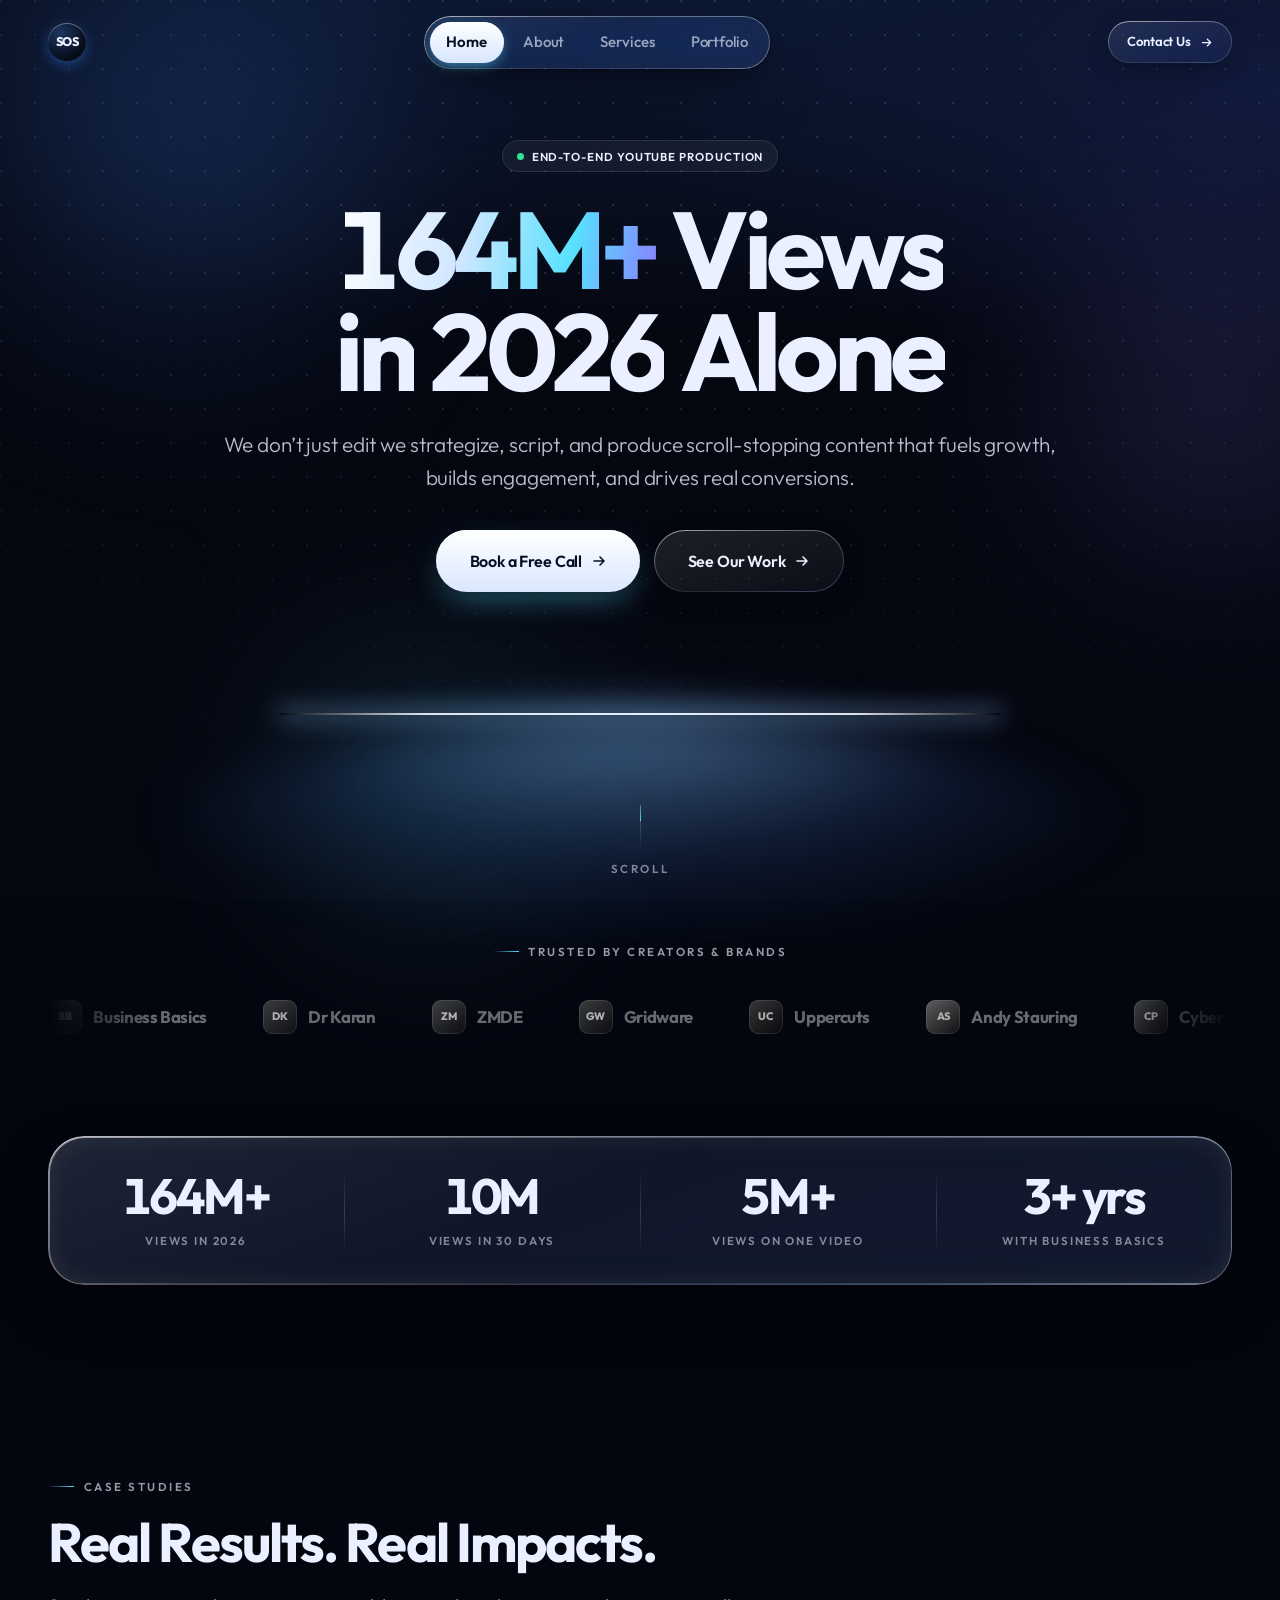
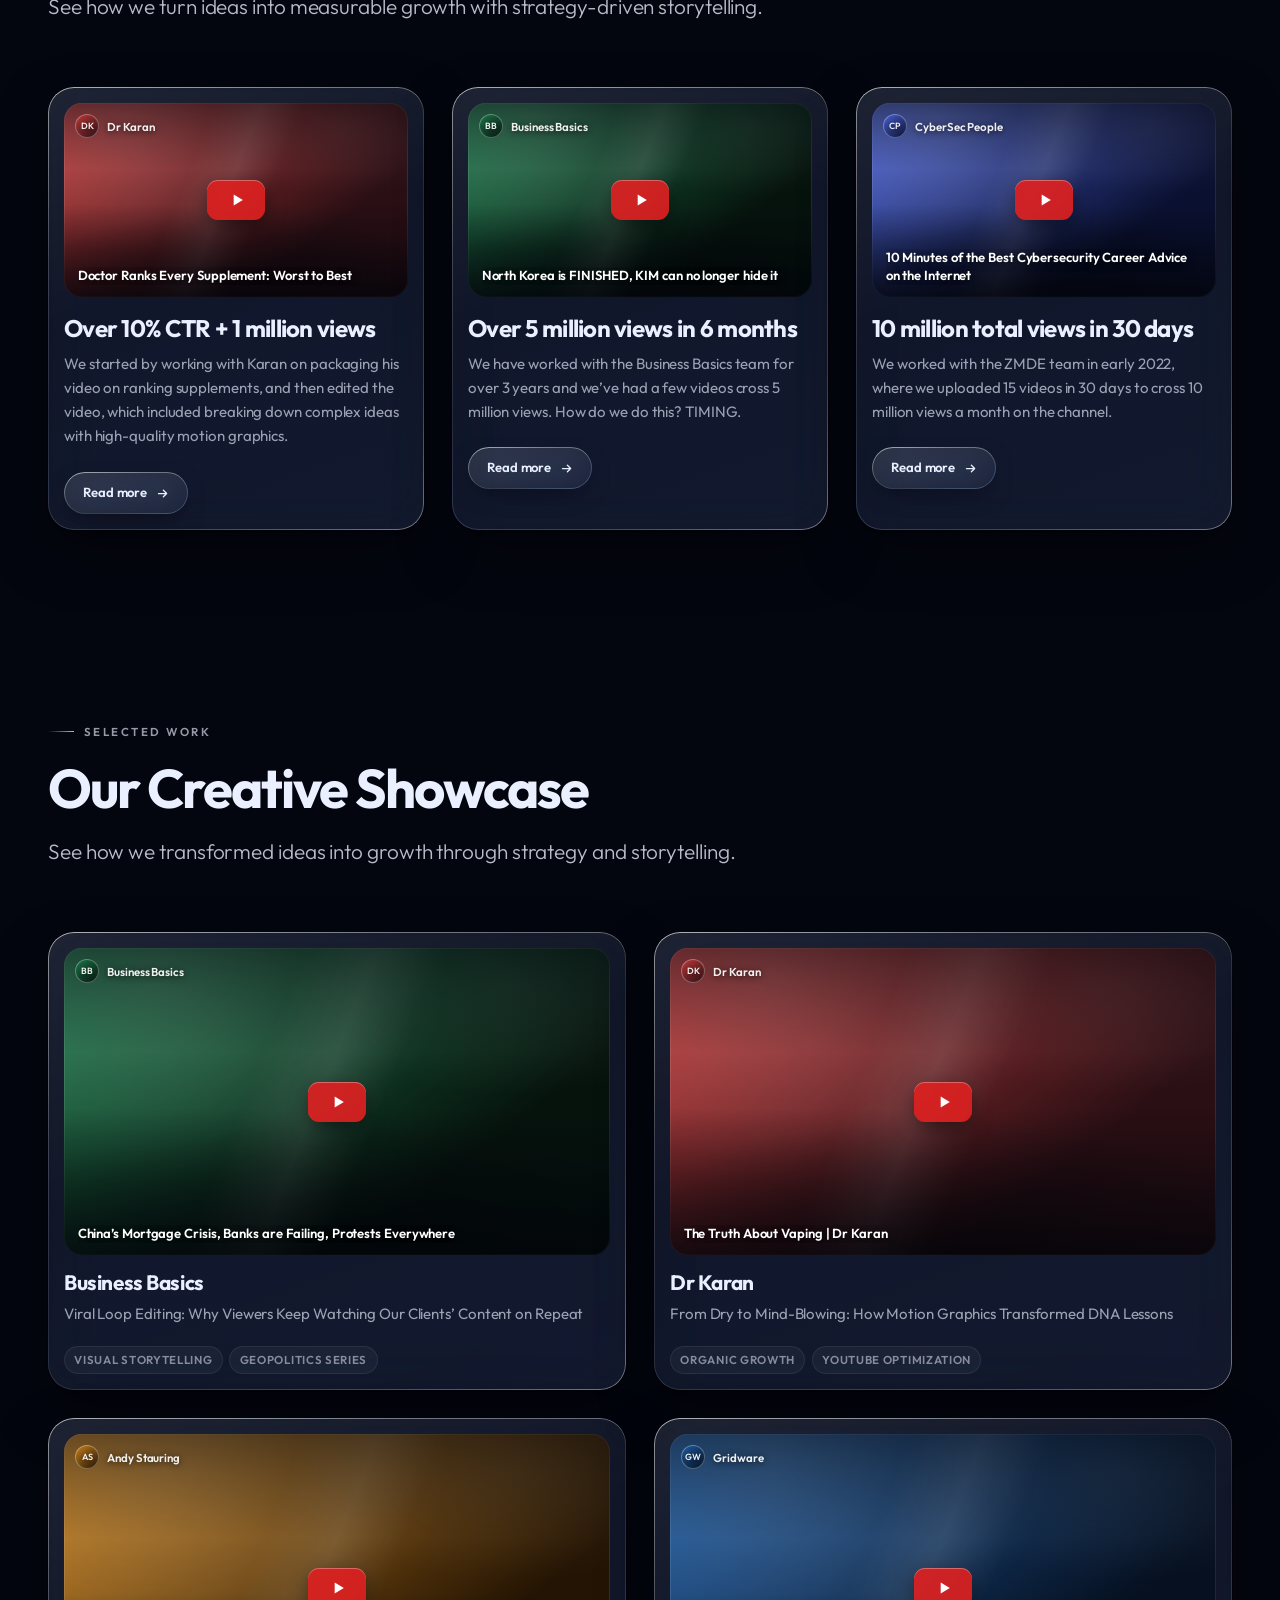
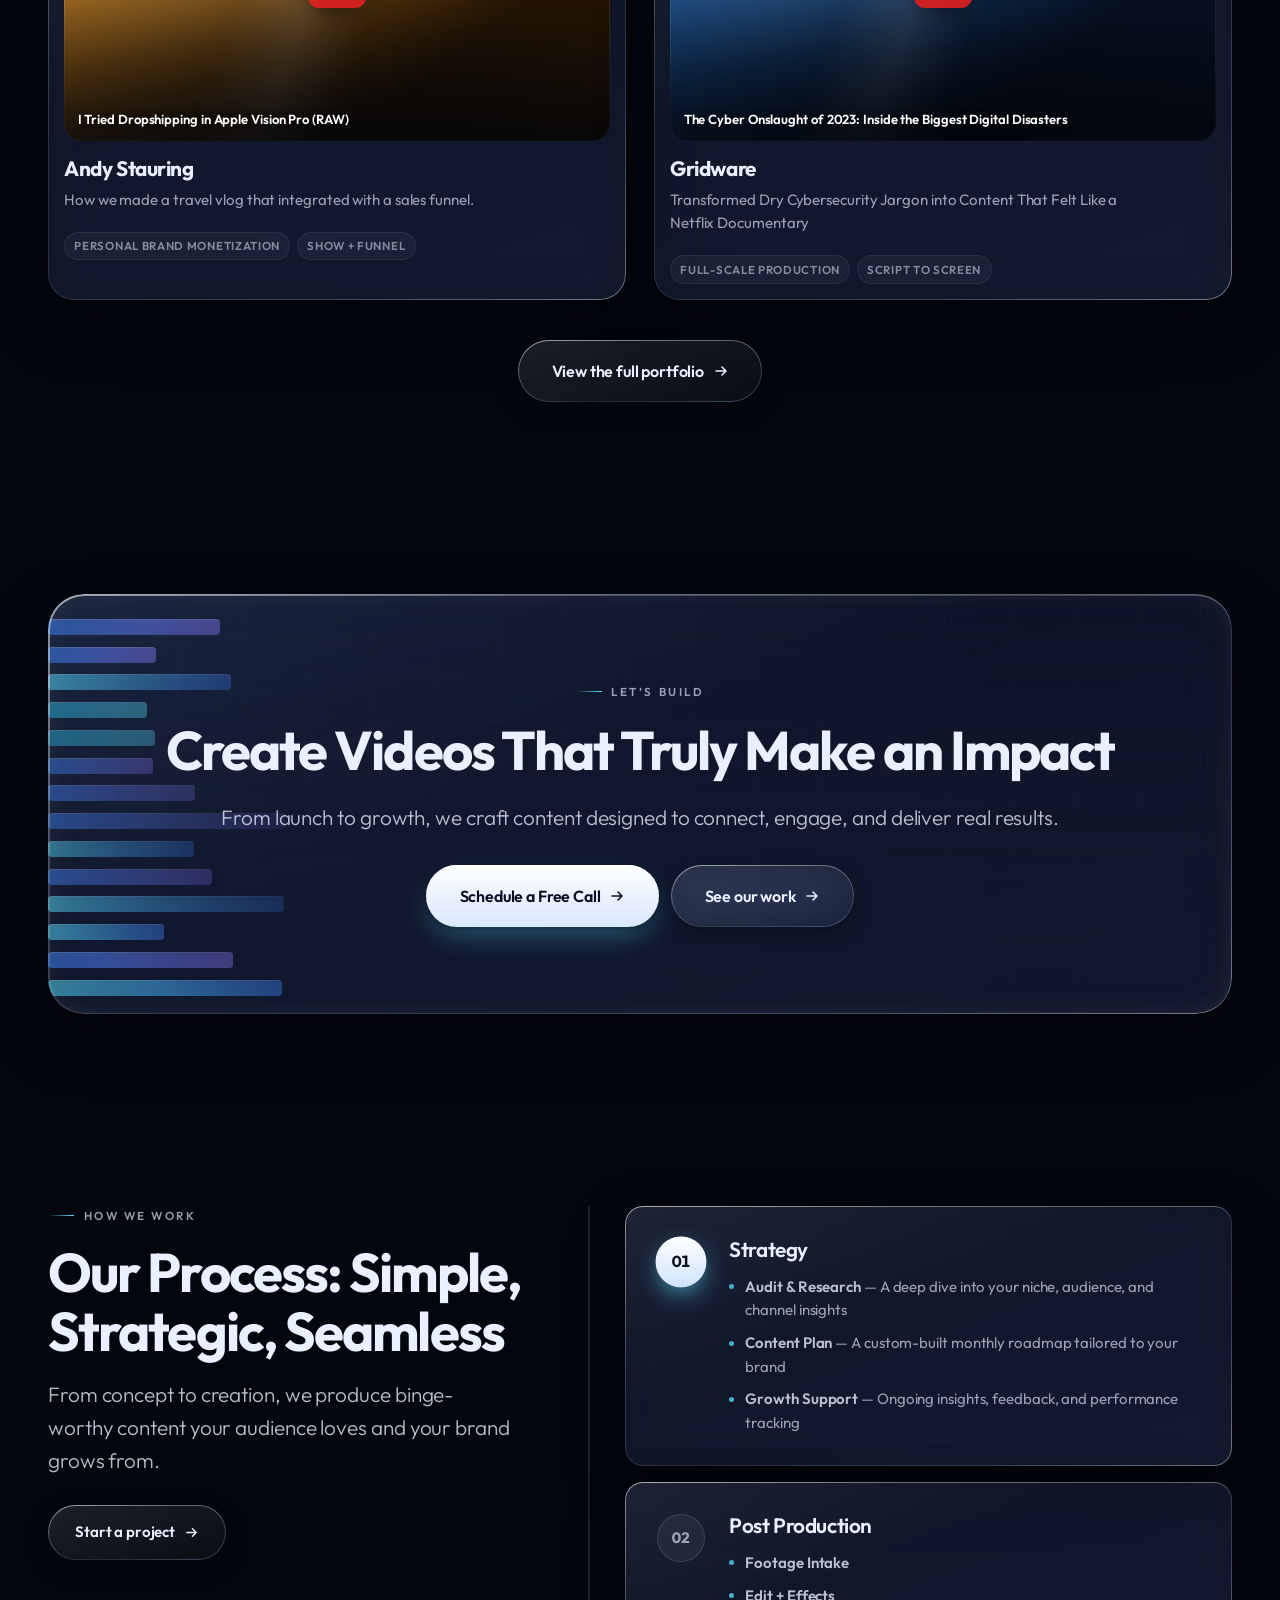
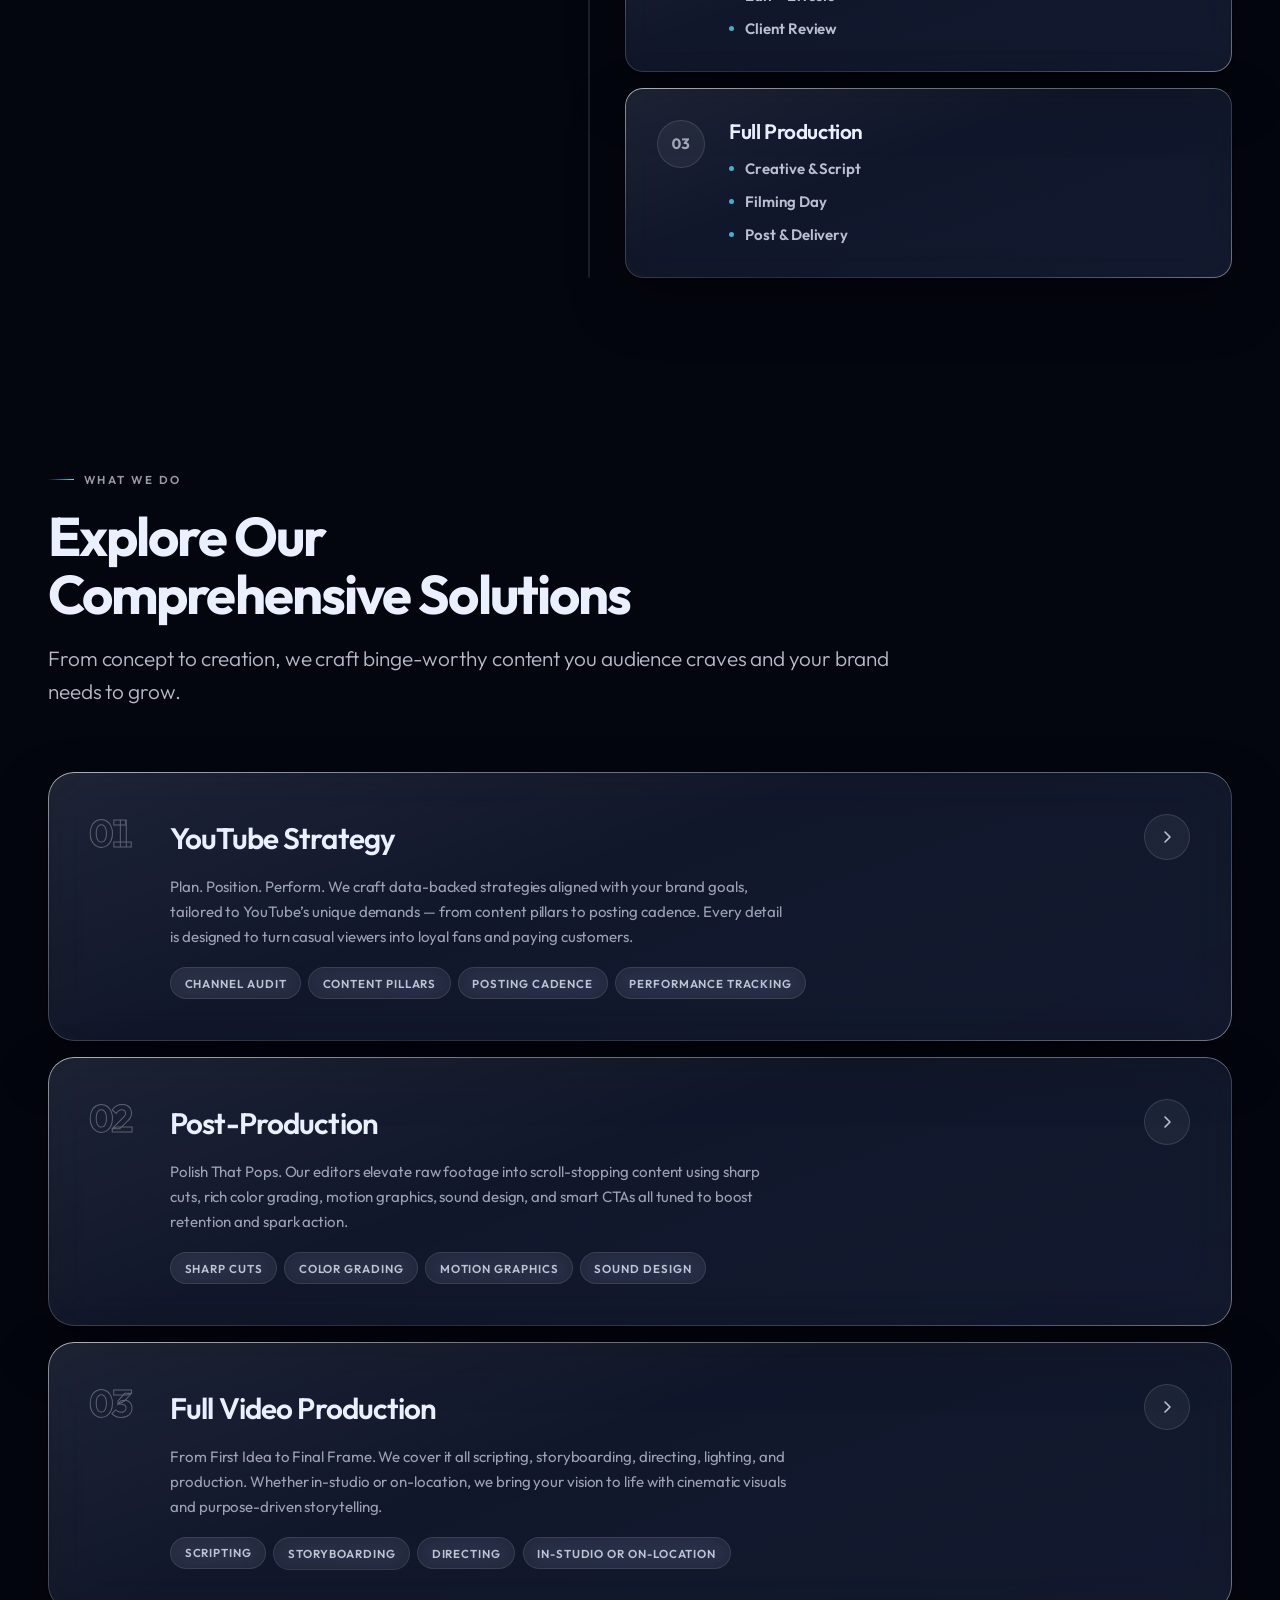
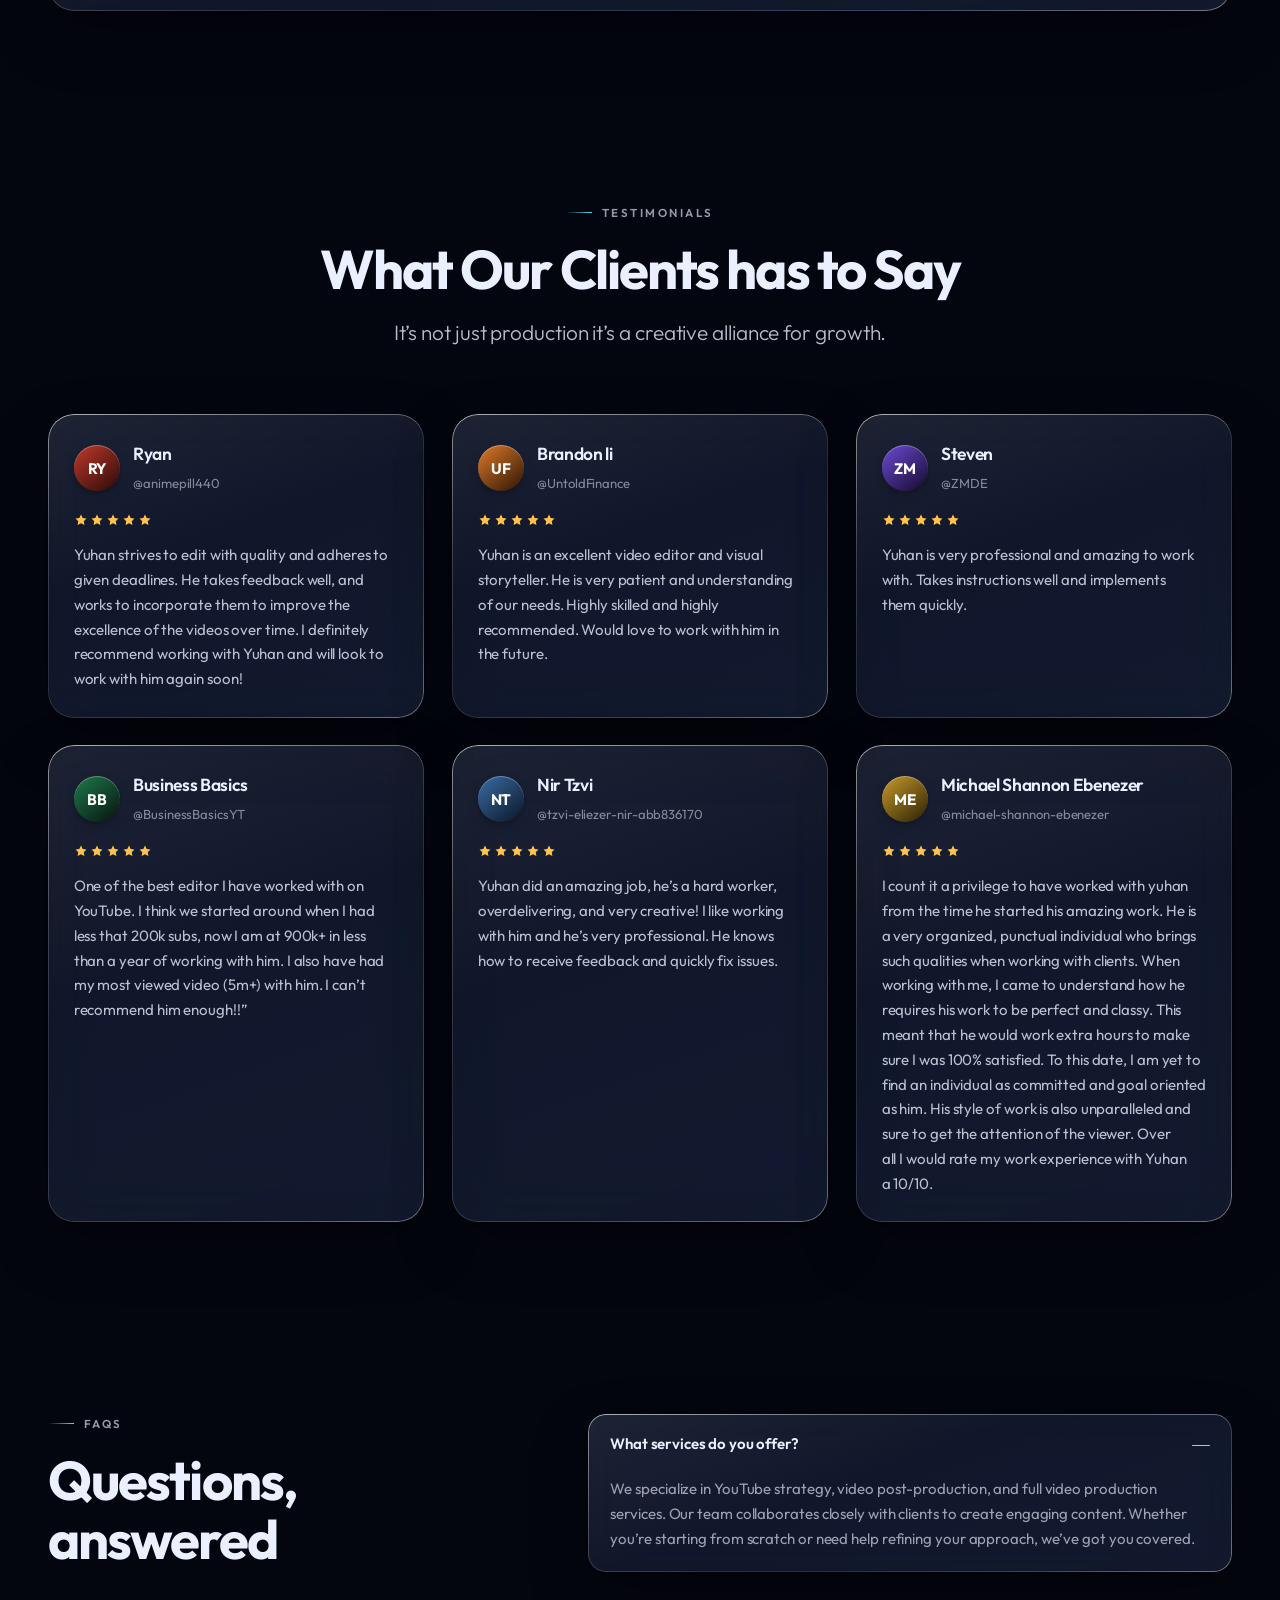
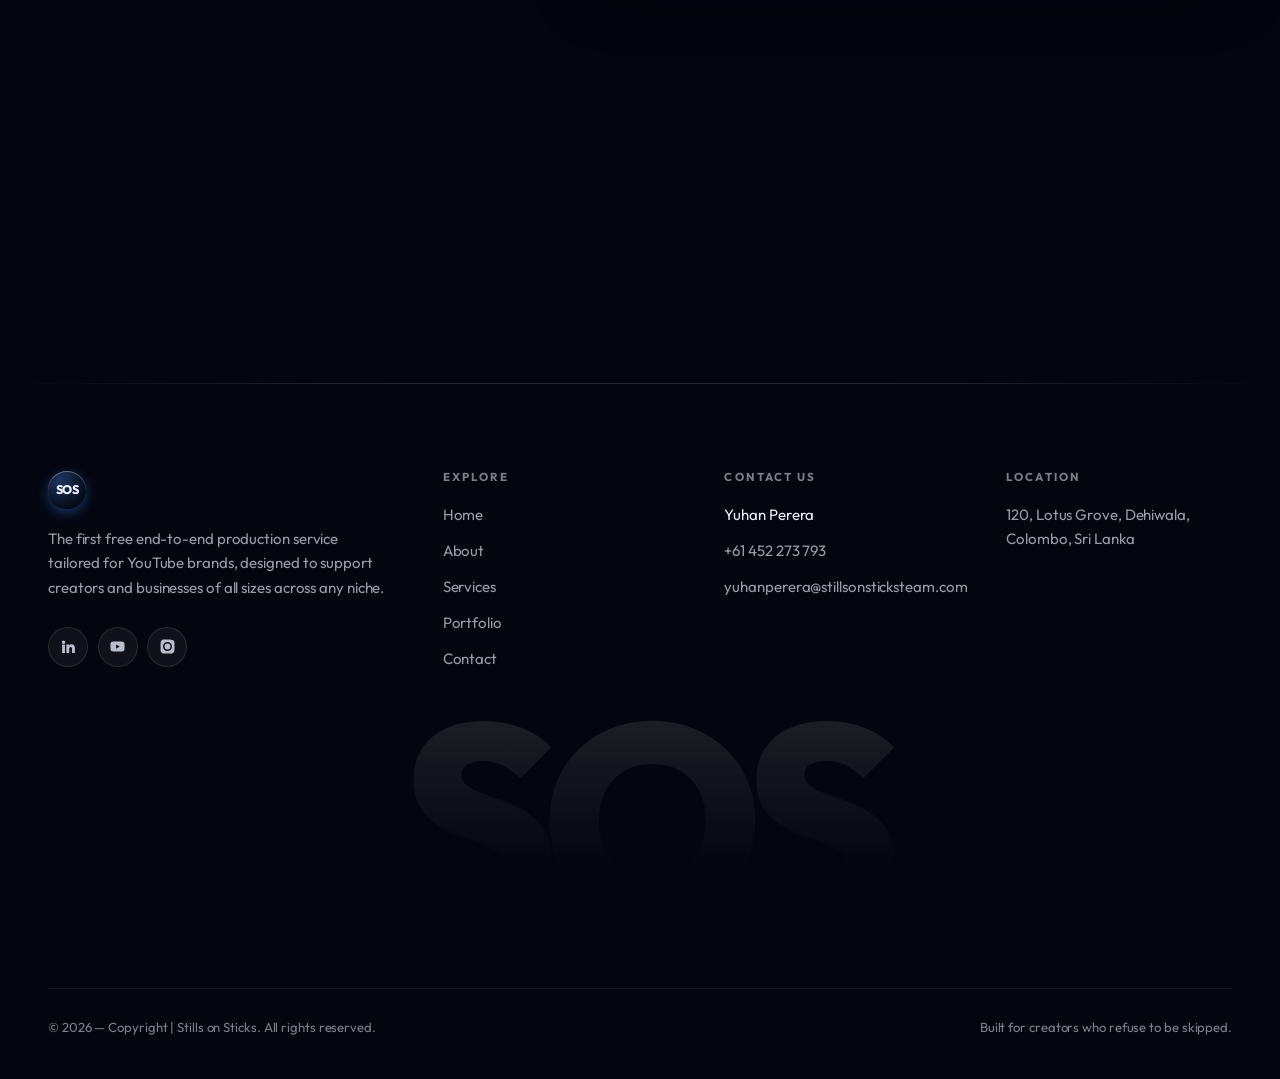
==== index.html @ c63ec37b "Rebuild stillsonsticks.com with liquid glass and scroll motion Rebuilds the site as a dependency-fre" ====
<!doctype html>
<html lang="en">
<head>
<meta charset="utf-8">
<meta name="viewport" content="width=device-width, initial-scale=1">
<title>SOS — Stills on Sticks | YouTube Strategy, Post-Production & Full Video Production</title>
<meta name="description" content="164M+ views in 2026 alone. We strategize, script, and produce scroll-stopping YouTube content that fuels growth, builds engagement, and drives real conversions.">
<meta name="theme-color" content="#04060f">
<script>
  /* Mark that JS is live so the scroll-reveal styles apply. If motion.js never
     boots (blocked, failed or slow), drop the flag so nothing stays hidden. */
  document.documentElement.classList.add("js");
  setTimeout(function () {
    if (!document.body || !document.body.dataset.motion) {
      document.documentElement.classList.remove("js");
    }
  }, 2500);
</script>
<meta property="og:type" content="website">
<meta property="og:title" content="SOS — Stills on Sticks | YouTube Strategy, Post-Production & Full Video Production">
<meta property="og:description" content="164M+ views in 2026 alone. We strategize, script, and produce scroll-stopping YouTube content that fuels growth, builds engagement, and drives real conversions.">
<meta property="og:site_name" content="SOS — Stills on Sticks">
<meta name="twitter:card" content="summary_large_image">
<link rel="icon" href="assets/img/favicon.svg" type="image/svg+xml">
<link rel="preconnect" href="https://fonts.googleapis.com">
<link rel="preconnect" href="https://fonts.gstatic.com" crossorigin>
<link rel="preconnect" href="https://i.ytimg.com" crossorigin>
<link href="https://fonts.googleapis.com/css2?family=Outfit:wght@300;400;500;600;700;800&display=swap" rel="stylesheet">
<link rel="stylesheet" href="assets/css/base.css">
<link rel="stylesheet" href="assets/css/glass.css">
<link rel="stylesheet" href="assets/css/components.css">
<link rel="stylesheet" href="assets/css/sections.css">
</head>
<body>
<a class="skip-link" href="#main">Skip to content</a>

<div class="atmos" aria-hidden="true">
  <div class="atmos__aurora"><span></span><span></span><span></span></div>
  <div class="atmos__grid"></div>
  <div class="atmos__grain"></div>
  <div class="atmos__cursor"></div>
</div>

<div class="progress" aria-hidden="true"></div>

<header class="nav">
  <div class="nav__inner shell shell--wide">
    <a class="nav__logo" href="index.html" aria-label="SOS, Stills on Sticks — home">
      <span class="mark">SOS</span>
    </a>
    <nav class="nav__links glass glass--pill" aria-label="Primary">
      <span class="nav__pill" aria-hidden="true"></span>
      <a href="index.html" class="is-active" aria-current="page">Home</a><a href="about.html">About</a><a href="services.html">Services</a><a href="portfolio.html">Portfolio</a>
    </nav>
    <div class="nav__actions">
      <a class="btn btn--glass btn--sm" href="contact.html" data-magnetic><span class="btn__label">Contact Us<svg class="arrow" viewBox="0 0 16 16" fill="none" aria-hidden="true"><path d="M3 8h10M9 4l4 4-4 4" stroke="currentColor" stroke-width="1.6" stroke-linecap="round" stroke-linejoin="round"/></svg></span></a>
      <button class="nav__burger glass glass--pill" type="button" aria-expanded="false" aria-controls="drawer" aria-label="Open menu">
        <span></span><span></span><span></span>
      </button>
    </div>
  </div>
</header>

<div class="drawer" id="drawer" aria-hidden="true">
  <a href="index.html" style="--i:0" class="is-active">Home</a><a href="about.html" style="--i:1">About</a><a href="services.html" style="--i:2">Services</a><a href="portfolio.html" style="--i:3">Portfolio</a><a href="contact.html" style="--i:4">Contact</a>
  <a class="btn btn--primary btn--lg" href="contact.html"><span class="btn__label">Book a Free Call<svg class="arrow" viewBox="0 0 16 16" fill="none" aria-hidden="true"><path d="M3 8h10M9 4l4 4-4 4" stroke="currentColor" stroke-width="1.6" stroke-linecap="round" stroke-linejoin="round"/></svg></span></a>
</div>

<main id="main">

<section class="hero">
  <div class="shell hero__inner">
    <span class="chip chip--live" data-reveal><span class="dot" aria-hidden="true"></span>End-to-end YouTube production</span>

    <h1 class="hero__title" data-reveal style="--i:1">
      <span class="grad-text counter" data-count="164" data-suffix="M+">0</span>
      <span data-words>Views in 2026 Alone</span>
    </h1>

    <p class="lede hero__lede" data-reveal style="--i:2">
      We don&rsquo;t just edit we strategize, script, and produce scroll-stopping content that fuels
      growth, builds engagement, and drives real conversions.
    </p>

    <div class="hero__cta" data-reveal style="--i:3">
      <a class="btn btn--primary btn--lg" href="contact.html" data-magnetic><span class="btn__label">Book a Free Call<svg class="arrow" viewBox="0 0 16 16" fill="none" aria-hidden="true"><path d="M3 8h10M9 4l4 4-4 4" stroke="currentColor" stroke-width="1.6" stroke-linecap="round" stroke-linejoin="round"/></svg></span></a>
      <a class="btn btn--glass btn--lg" href="portfolio.html" data-magnetic><span class="btn__label">See Our Work<svg class="arrow" viewBox="0 0 16 16" fill="none" aria-hidden="true"><path d="M3 8h10M9 4l4 4-4 4" stroke="currentColor" stroke-width="1.6" stroke-linecap="round" stroke-linejoin="round"/></svg></span></a>
    </div>

    <div class="beam" data-reveal="scale" style="--i:4" aria-hidden="true"></div>

    <div class="scroll-hint" data-reveal style="--i:5" aria-hidden="true">
      <span class="scroll-hint__rail"></span>
      <span>Scroll</span>
    </div>
  </div>
</section>

<section class="section" style="padding-block:0" aria-label="Clients we work with">
  <div class="shell shell--wide">
    <p class="eyebrow" style="display:flex;justify-content:center;margin-block-end:2rem" data-reveal>Trusted by creators &amp; brands</p>
    <div class="marquee" style="--speed:48s">
      <div class="marquee__track"><div class="logo-item"><span class="logo-item__mark" style="--p1:#1f7a4d;--p2:#06130d">BB</span><span>Business Basics</span></div><div class="logo-item"><span class="logo-item__mark" style="--p1:#c23b3b;--p2:#2a0f14">DK</span><span>Dr Karan</span></div><div class="logo-item"><span class="logo-item__mark" style="--p1:#6d4bd6;--p2:#140a2b">ZM</span><span>ZMDE</span></div><div class="logo-item"><span class="logo-item__mark" style="--p1:#1f5fa8;--p2:#061020">GW</span><span>Gridware</span></div><div class="logo-item"><span class="logo-item__mark" style="--p1:#b8323f;--p2:#1b060a">UC</span><span>Uppercuts</span></div><div class="logo-item"><span class="logo-item__mark" style="--p1:#c9821f;--p2:#241403">AS</span><span>Andy Stauring</span></div><div class="logo-item"><span class="logo-item__mark" style="--p1:#4b63d6;--p2:#0a1030">CP</span><span>CyberSec People</span></div><div class="logo-item"><span class="logo-item__mark" style="--p1:#b4521f;--p2:#1b0a04">UR</span><span>Untold Racing</span></div><div class="logo-item"><span class="logo-item__mark" style="--p1:#157a6e;--p2:#04140f">JG</span><span>Jake Gordon</span></div></div>
    </div>
  </div>
</section>

<section class="section" aria-label="Results at a glance">
  <div class="shell">
    <div class="stats glass glass--xl glass--lens" data-reveal="scale" data-reveal-group>
      <div class="stat"><p class="stat__n"><span class="counter" data-count="164" data-suffix="M+">0</span></p><p class="stat__k">Views in 2026</p></div>
      <div class="stat"><p class="stat__n"><span class="counter" data-count="10" data-suffix="M">0</span></p><p class="stat__k">Views in 30 days</p></div>
      <div class="stat"><p class="stat__n"><span class="counter" data-count="5" data-suffix="M+">0</span></p><p class="stat__k">Views on one video</p></div>
      <div class="stat"><p class="stat__n"><span class="counter" data-count="3" data-suffix="+ yrs">0</span></p><p class="stat__k">With Business Basics</p></div>
    </div>
  </div>
</section>

<section class="section" aria-labelledby="results-h">
  <div class="shell">
    <div class="section-head" data-reveal-group>
      <span class="eyebrow" data-reveal>Case studies</span>
      <h2 class="h2" id="results-h" data-reveal style="--i:1">Real Results. Real Impacts.</h2>
      <p class="lede" data-reveal style="--i:2">See how we turn ideas into measurable growth with strategy-driven storytelling.</p>
    </div>
    <div class="grid grid-3" data-reveal-group><article class="case glass glass--react" data-reveal data-tilt="5" style="--i:0"><div class="poster" data-title="Doctor Ranks Every Supplement: Worst to Best" style="--p1:#c23b3b;--p2:#2a0f14" aria-label="Play: Doctor Ranks Every Supplement: Worst to Best"><div class="poster__meta"><span class="poster__avatar">DK</span><span>Dr Karan</span></div><span class="poster__glow"></span><span class="poster__play"><svg viewBox="0 0 24 24" aria-hidden="true"><path d="M8 5.5v13l11-6.5z"/></svg></span><p class="poster__title">Doctor Ranks Every Supplement: Worst to Best</p></div><div class="stack" style="--s:.6rem"><h3 class="case__stat">Over 10% CTR + 1 million views</h3><p class="case__body">We started by working with Karan on packaging his video on ranking supplements, and then edited the video, which included breaking down complex ideas with high-quality motion graphics.</p></div><div class="case__foot"><a class="btn btn--glass btn--sm" href="portfolio.html"><span class="btn__label">Read more<svg class="arrow" viewBox="0 0 16 16" fill="none" aria-hidden="true"><path d="M3 8h10M9 4l4 4-4 4" stroke="currentColor" stroke-width="1.6" stroke-linecap="round" stroke-linejoin="round"/></svg></span></a></div></article><article class="case glass glass--react" data-reveal data-tilt="5" style="--i:1"><div class="poster" data-title="North Korea is FINISHED, KIM can no longer hide it" style="--p1:#1f7a4d;--p2:#06130d" aria-label="Play: North Korea is FINISHED, KIM can no longer hide it"><div class="poster__meta"><span class="poster__avatar">BB</span><span>Business Basics</span></div><span class="poster__glow"></span><span class="poster__play"><svg viewBox="0 0 24 24" aria-hidden="true"><path d="M8 5.5v13l11-6.5z"/></svg></span><p class="poster__title">North Korea is FINISHED, KIM can no longer hide it</p></div><div class="stack" style="--s:.6rem"><h3 class="case__stat">Over 5 million views in 6 months</h3><p class="case__body">We have worked with the Business Basics team for over 3 years and we&rsquo;ve had a few videos cross 5 million views. How do we do this? TIMING.</p></div><div class="case__foot"><a class="btn btn--glass btn--sm" href="portfolio.html"><span class="btn__label">Read more<svg class="arrow" viewBox="0 0 16 16" fill="none" aria-hidden="true"><path d="M3 8h10M9 4l4 4-4 4" stroke="currentColor" stroke-width="1.6" stroke-linecap="round" stroke-linejoin="round"/></svg></span></a></div></article><article class="case glass glass--react" data-reveal data-tilt="5" style="--i:2"><div class="poster" data-title="10 Minutes of the Best Cybersecurity Career Advice on the Internet" style="--p1:#4b63d6;--p2:#0a1030" aria-label="Play: 10 Minutes of the Best Cybersecurity Career Advice on the Internet"><div class="poster__meta"><span class="poster__avatar">CP</span><span>CyberSec People</span></div><span class="poster__glow"></span><span class="poster__play"><svg viewBox="0 0 24 24" aria-hidden="true"><path d="M8 5.5v13l11-6.5z"/></svg></span><p class="poster__title">10 Minutes of the Best Cybersecurity Career Advice on the Internet</p></div><div class="stack" style="--s:.6rem"><h3 class="case__stat">10 million total views in 30 days</h3><p class="case__body">We worked with the ZMDE team in early 2022, where we uploaded 15 videos in 30 days to cross 10 million views a month on the channel.</p></div><div class="case__foot"><a class="btn btn--glass btn--sm" href="portfolio.html"><span class="btn__label">Read more<svg class="arrow" viewBox="0 0 16 16" fill="none" aria-hidden="true"><path d="M3 8h10M9 4l4 4-4 4" stroke="currentColor" stroke-width="1.6" stroke-linecap="round" stroke-linejoin="round"/></svg></span></a></div></article></div>
  </div>
</section>

<section class="section" aria-labelledby="showcase-h">
  <div class="shell">
    <div class="section-head" data-reveal-group>
      <span class="eyebrow" data-reveal>Selected work</span>
      <h2 class="h2" id="showcase-h" data-reveal style="--i:1">Our Creative Showcase</h2>
      <p class="lede" data-reveal style="--i:2">See how we transformed ideas into growth through strategy and storytelling.</p>
    </div>
    <div class="grid grid-2" data-reveal-group><article class="work glass glass--react" data-reveal data-tilt="4" style="--i:0"><div class="poster" data-title="China&rsquo;s Mortgage Crisis, Banks are Failing, Protests Everywhere" style="--p1:#1f7a4d;--p2:#06130d" aria-label="Play: China&rsquo;s Mortgage Crisis, Banks are Failing, Protests Everywhere"><div class="poster__meta"><span class="poster__avatar">BB</span><span>Business Basics</span></div><span class="poster__glow"></span><span class="poster__play"><svg viewBox="0 0 24 24" aria-hidden="true"><path d="M8 5.5v13l11-6.5z"/></svg></span><p class="poster__title">China&rsquo;s Mortgage Crisis, Banks are Failing, Protests Everywhere</p></div><div class="stack" style="--s:.5rem"><h3 class="work__client">Business Basics</h3><p class="work__desc">Viral Loop Editing: Why Viewers Keep Watching Our Clients&rsquo; Content on Repeat</p></div><div class="work__tags"><span>Visual Storytelling</span><span>Geopolitics Series</span></div></article><article class="work glass glass--react" data-reveal data-tilt="4" style="--i:1"><div class="poster" data-title="The Truth About Vaping | Dr Karan" style="--p1:#c23b3b;--p2:#2a0f14" aria-label="Play: The Truth About Vaping | Dr Karan"><div class="poster__meta"><span class="poster__avatar">DK</span><span>Dr Karan</span></div><span class="poster__glow"></span><span class="poster__play"><svg viewBox="0 0 24 24" aria-hidden="true"><path d="M8 5.5v13l11-6.5z"/></svg></span><p class="poster__title">The Truth About Vaping | Dr Karan</p></div><div class="stack" style="--s:.5rem"><h3 class="work__client">Dr Karan</h3><p class="work__desc">From Dry to Mind-Blowing: How Motion Graphics Transformed DNA Lessons</p></div><div class="work__tags"><span>Organic Growth</span><span>YouTube Optimization</span></div></article><article class="work glass glass--react" data-reveal data-tilt="4" style="--i:0"><div class="poster" data-title="I Tried Dropshipping in Apple Vision Pro (RAW)" style="--p1:#c9821f;--p2:#241403" aria-label="Play: I Tried Dropshipping in Apple Vision Pro (RAW)"><div class="poster__meta"><span class="poster__avatar">AS</span><span>Andy Stauring</span></div><span class="poster__glow"></span><span class="poster__play"><svg viewBox="0 0 24 24" aria-hidden="true"><path d="M8 5.5v13l11-6.5z"/></svg></span><p class="poster__title">I Tried Dropshipping in Apple Vision Pro (RAW)</p></div><div class="stack" style="--s:.5rem"><h3 class="work__client">Andy Stauring</h3><p class="work__desc">How we made a travel vlog that integrated with a sales funnel.</p></div><div class="work__tags"><span>Personal Brand Monetization</span><span>Show + Funnel</span></div></article><article class="work glass glass--react" data-reveal data-tilt="4" style="--i:1"><div class="poster" data-title="The Cyber Onslaught of 2023: Inside the Biggest Digital Disasters" style="--p1:#1f5fa8;--p2:#061020" aria-label="Play: The Cyber Onslaught of 2023: Inside the Biggest Digital Disasters"><div class="poster__meta"><span class="poster__avatar">GW</span><span>Gridware</span></div><span class="poster__glow"></span><span class="poster__play"><svg viewBox="0 0 24 24" aria-hidden="true"><path d="M8 5.5v13l11-6.5z"/></svg></span><p class="poster__title">The Cyber Onslaught of 2023: Inside the Biggest Digital Disasters</p></div><div class="stack" style="--s:.5rem"><h3 class="work__client">Gridware</h3><p class="work__desc">Transformed Dry Cybersecurity Jargon into Content That Felt Like a Netflix Documentary</p></div><div class="work__tags"><span>Full-Scale Production</span><span>Script to Screen</span></div></article></div>
    <div class="center" style="margin-block-start:2.5rem" data-reveal><a class="btn btn--glass btn--lg" href="portfolio.html" data-magnetic><span class="btn__label">View the full portfolio<svg class="arrow" viewBox="0 0 16 16" fill="none" aria-hidden="true"><path d="M3 8h10M9 4l4 4-4 4" stroke="currentColor" stroke-width="1.6" stroke-linecap="round" stroke-linejoin="round"/></svg></span></a></div>
  </div>
</section>


<section class="section" aria-labelledby="cta-h">
  <div class="shell">
    <div class="cta-band glass glass--xl glass--lens" data-reveal="scale">
      <div class="cta-band__bg" aria-hidden="true"></div>
      <div class="cta-band__clips" aria-hidden="true"><i style="top:6.0%;width:172px;--dur:30s;--delay:-25s;--c1:#3f87ff;--c2:#8b7cff"></i><i style="top:12.6%;width:108px;--dur:52s;--delay:-34s;--c1:#3f87ff;--c2:#8b7cff"></i><i style="top:19.2%;width:183px;--dur:44s;--delay:-3s;--c1:#58e1ff;--c2:#3f87ff"></i><i style="top:25.8%;width:99px;--dur:28s;--delay:-27s;--c1:#2bb6e0;--c2:#58e1ff"></i><i style="top:32.4%;width:107px;--dur:33s;--delay:-5s;--c1:#2bb6e0;--c2:#58e1ff"></i><i style="top:39.0%;width:105px;--dur:52s;--delay:-36s;--c1:#3f87ff;--c2:#8b7cff"></i><i style="top:45.6%;width:147px;--dur:46s;--delay:-40s;--c1:#3f87ff;--c2:#8b7cff"></i><i style="top:52.2%;width:237px;--dur:44s;--delay:-25s;--c1:#3f87ff;--c2:#8b7cff"></i><i style="top:58.8%;width:146px;--dur:27s;--delay:-35s;--c1:#58e1ff;--c2:#3f87ff"></i><i style="top:65.4%;width:164px;--dur:39s;--delay:-9s;--c1:#3f87ff;--c2:#8b7cff"></i><i style="top:72.0%;width:236px;--dur:35s;--delay:-35s;--c1:#58e1ff;--c2:#3f87ff"></i><i style="top:78.6%;width:116px;--dur:44s;--delay:-36s;--c1:#58e1ff;--c2:#3f87ff"></i><i style="top:85.2%;width:185px;--dur:29s;--delay:-35s;--c1:#3f87ff;--c2:#8b7cff"></i><i style="top:91.8%;width:234px;--dur:27s;--delay:-39s;--c1:#58e1ff;--c2:#3f87ff"></i></div>
      <div class="cta-band__inner">
        <span class="eyebrow">Let&rsquo;s build</span>
        <h2 class="h2" id="cta-h">Create Videos That Truly Make an Impact</h2>
        <p class="lede center">From launch to growth, we craft content designed to connect, engage, and deliver real results.</p>
        <div class="hero__cta">
          <a class="btn btn--primary btn--lg" href="contact.html" data-magnetic><span class="btn__label">Schedule a Free Call<svg class="arrow" viewBox="0 0 16 16" fill="none" aria-hidden="true"><path d="M3 8h10M9 4l4 4-4 4" stroke="currentColor" stroke-width="1.6" stroke-linecap="round" stroke-linejoin="round"/></svg></span></a>
          <a class="btn btn--glass btn--lg" href="portfolio.html" data-magnetic><span class="btn__label">See our work<svg class="arrow" viewBox="0 0 16 16" fill="none" aria-hidden="true"><path d="M3 8h10M9 4l4 4-4 4" stroke="currentColor" stroke-width="1.6" stroke-linecap="round" stroke-linejoin="round"/></svg></span></a>
        </div>
      </div>
    </div>
  </div>
</section>


<section class="section" data-process aria-labelledby="process-h">
  <div class="shell">
    <div class="split">
      <div class="split__sticky">
        <div class="section-head" style="margin-block-end:0" data-reveal-group>
          <span class="eyebrow" data-reveal>How we work</span>
          <h2 class="h2" id="process-h" data-reveal style="--i:1">Our Process: Simple, Strategic, Seamless</h2>
          <p class="lede" data-reveal style="--i:2">From concept to creation, we produce binge-worthy content your audience loves and your brand grows from.</p>
          <div data-reveal style="--i:3;margin-block-start:.6rem"><a class="btn btn--glass" href="contact.html"><span class="btn__label">Start a project<svg class="arrow" viewBox="0 0 16 16" fill="none" aria-hidden="true"><path d="M3 8h10M9 4l4 4-4 4" stroke="currentColor" stroke-width="1.6" stroke-linecap="round" stroke-linejoin="round"/></svg></span></a></div>
        </div>
      </div>
      <div class="process__grid">
        <div class="prail" aria-hidden="true"></div>
        <div class="process__rail" data-reveal-group><div class="pstep glass glass--sm" data-reveal style="--i:0"><span class="pstep__num" aria-hidden="true">01</span><div><h3 class="pstep__title">Strategy</h3><ul class="pstep__list"><li><span><strong>Audit &amp; Research</strong> &mdash; A deep dive into your niche, audience, and channel insights</span></li><li><span><strong>Content Plan</strong> &mdash; A custom-built monthly roadmap tailored to your brand</span></li><li><span><strong>Growth Support</strong> &mdash; Ongoing insights, feedback, and performance tracking</span></li></ul></div></div><div class="pstep glass glass--sm" data-reveal style="--i:1"><span class="pstep__num" aria-hidden="true">02</span><div><h3 class="pstep__title">Post Production</h3><ul class="pstep__list"><li><span><strong>Footage Intake</strong></span></li><li><span><strong>Edit + Effects</strong></span></li><li><span><strong>Client Review</strong></span></li></ul></div></div><div class="pstep glass glass--sm" data-reveal style="--i:2"><span class="pstep__num" aria-hidden="true">03</span><div><h3 class="pstep__title">Full Production</h3><ul class="pstep__list"><li><span><strong>Creative &amp; Script</strong></span></li><li><span><strong>Filming Day</strong></span></li><li><span><strong>Post &amp; Delivery</strong></span></li></ul></div></div></div>
      </div>
    </div>
  </div>
</section>

<section class="section" aria-labelledby="solutions-h">
  <div class="shell">
    <div class="section-head" data-reveal-group>
      <span class="eyebrow" data-reveal>What we do</span>
      <h2 class="h2" id="solutions-h" data-reveal style="--i:1">Explore Our<br>Comprehensive Solutions</h2>
      <p class="lede" data-reveal style="--i:2">From concept to creation, we craft binge-worthy content you audience craves and your brand needs to grow.</p>
    </div>
    <div class="stack" style="--s:1rem" data-reveal-group><a class="service glass glass--react" href="services.html" data-reveal style="--i:0"><span class="service__n" aria-hidden="true">01</span><span><span class="service__t">YouTube Strategy</span><span class="service__d" style="display:block">Plan. Position. Perform. We craft data-backed strategies aligned with your brand goals, tailored to YouTube&rsquo;s unique demands &mdash; from content pillars to posting cadence. Every detail is designed to turn casual viewers into loyal fans and paying customers.</span><span class="service__tags"><span class="chip">Channel audit</span><span class="chip">Content pillars</span><span class="chip">Posting cadence</span><span class="chip">Performance tracking</span></span></span><span class="service__go" aria-hidden="true"><svg viewBox="0 0 16 16" fill="none" aria-hidden="true"><path d="m6 3 5 5-5 5" stroke="currentColor" stroke-width="1.6" stroke-linecap="round" stroke-linejoin="round"/></svg></span></a><a class="service glass glass--react" href="services.html" data-reveal style="--i:1"><span class="service__n" aria-hidden="true">02</span><span><span class="service__t">Post-Production</span><span class="service__d" style="display:block">Polish That Pops. Our editors elevate raw footage into scroll-stopping content using sharp cuts, rich color grading, motion graphics, sound design, and smart CTAs all tuned to boost retention and spark action.</span><span class="service__tags"><span class="chip">Sharp cuts</span><span class="chip">Color grading</span><span class="chip">Motion graphics</span><span class="chip">Sound design</span></span></span><span class="service__go" aria-hidden="true"><svg viewBox="0 0 16 16" fill="none" aria-hidden="true"><path d="m6 3 5 5-5 5" stroke="currentColor" stroke-width="1.6" stroke-linecap="round" stroke-linejoin="round"/></svg></span></a><a class="service glass glass--react" href="services.html" data-reveal style="--i:2"><span class="service__n" aria-hidden="true">03</span><span><span class="service__t">Full Video Production</span><span class="service__d" style="display:block">From First Idea to Final Frame. We cover it all scripting, storyboarding, directing, lighting, and production. Whether in-studio or on-location, we bring your vision to life with cinematic visuals and purpose-driven storytelling.</span><span class="service__tags"><span class="chip">Scripting</span><span class="chip">Storyboarding</span><span class="chip">Directing</span><span class="chip">In-studio or on-location</span></span></span><span class="service__go" aria-hidden="true"><svg viewBox="0 0 16 16" fill="none" aria-hidden="true"><path d="m6 3 5 5-5 5" stroke="currentColor" stroke-width="1.6" stroke-linecap="round" stroke-linejoin="round"/></svg></span></a></div>
  </div>
</section>

<section class="section" aria-labelledby="testi-h">
  <div class="shell">
    <div class="section-head center" data-reveal-group>
      <span class="eyebrow" data-reveal>Testimonials</span>
      <h2 class="h2" id="testi-h" data-reveal style="--i:1">What Our Clients has to Say</h2>
      <p class="lede" data-reveal style="--i:2">It&rsquo;s not just production it&rsquo;s a creative alliance for growth.</p>
    </div>
    <div class="grid grid-3" data-reveal-group><article class="tcard glass glass--react glass--sheen" data-reveal style="--i:0"><span class="sheen" aria-hidden="true"></span><div class="tcard__head"><span class="tcard__ava" style="--p1:#c0392b;--p2:#2a0a08" aria-hidden="true">RY</span><span><span class="tcard__name">Ryan</span><br><span class="tcard__handle">@animepill440</span></span></div><div class="tcard__stars" aria-label="5 out of 5"><svg viewBox="0 0 24 24" aria-hidden="true"><path d="m12 2.6 2.9 5.9 6.5.9-4.7 4.6 1.1 6.5-5.8-3-5.8 3 1.1-6.5L2.6 9.4l6.5-.9z"/></svg><svg viewBox="0 0 24 24" aria-hidden="true"><path d="m12 2.6 2.9 5.9 6.5.9-4.7 4.6 1.1 6.5-5.8-3-5.8 3 1.1-6.5L2.6 9.4l6.5-.9z"/></svg><svg viewBox="0 0 24 24" aria-hidden="true"><path d="m12 2.6 2.9 5.9 6.5.9-4.7 4.6 1.1 6.5-5.8-3-5.8 3 1.1-6.5L2.6 9.4l6.5-.9z"/></svg><svg viewBox="0 0 24 24" aria-hidden="true"><path d="m12 2.6 2.9 5.9 6.5.9-4.7 4.6 1.1 6.5-5.8-3-5.8 3 1.1-6.5L2.6 9.4l6.5-.9z"/></svg><svg viewBox="0 0 24 24" aria-hidden="true"><path d="m12 2.6 2.9 5.9 6.5.9-4.7 4.6 1.1 6.5-5.8-3-5.8 3 1.1-6.5L2.6 9.4l6.5-.9z"/></svg></div><p class="tcard__quote">Yuhan strives to edit with quality and adheres to given deadlines. He takes feedback well, and works to incorporate them to improve the excellence of the videos over time. I definitely recommend working with Yuhan and will look to work with him again soon!</p></article><article class="tcard glass glass--react glass--sheen" data-reveal style="--i:1"><span class="sheen" aria-hidden="true"></span><div class="tcard__head"><span class="tcard__ava" style="--p1:#e07b2a;--p2:#2a1405" aria-hidden="true">UF</span><span><span class="tcard__name">Brandon li</span><br><span class="tcard__handle">@UntoldFinance</span></span></div><div class="tcard__stars" aria-label="5 out of 5"><svg viewBox="0 0 24 24" aria-hidden="true"><path d="m12 2.6 2.9 5.9 6.5.9-4.7 4.6 1.1 6.5-5.8-3-5.8 3 1.1-6.5L2.6 9.4l6.5-.9z"/></svg><svg viewBox="0 0 24 24" aria-hidden="true"><path d="m12 2.6 2.9 5.9 6.5.9-4.7 4.6 1.1 6.5-5.8-3-5.8 3 1.1-6.5L2.6 9.4l6.5-.9z"/></svg><svg viewBox="0 0 24 24" aria-hidden="true"><path d="m12 2.6 2.9 5.9 6.5.9-4.7 4.6 1.1 6.5-5.8-3-5.8 3 1.1-6.5L2.6 9.4l6.5-.9z"/></svg><svg viewBox="0 0 24 24" aria-hidden="true"><path d="m12 2.6 2.9 5.9 6.5.9-4.7 4.6 1.1 6.5-5.8-3-5.8 3 1.1-6.5L2.6 9.4l6.5-.9z"/></svg><svg viewBox="0 0 24 24" aria-hidden="true"><path d="m12 2.6 2.9 5.9 6.5.9-4.7 4.6 1.1 6.5-5.8-3-5.8 3 1.1-6.5L2.6 9.4l6.5-.9z"/></svg></div><p class="tcard__quote">Yuhan is an excellent video editor and visual storyteller. He is very patient and understanding of our needs. Highly skilled and highly recommended. Would love to work with him in the future.</p></article><article class="tcard glass glass--react glass--sheen" data-reveal style="--i:2"><span class="sheen" aria-hidden="true"></span><div class="tcard__head"><span class="tcard__ava" style="--p1:#6d4bd6;--p2:#140a2b" aria-hidden="true">ZM</span><span><span class="tcard__name">Steven</span><br><span class="tcard__handle">@ZMDE</span></span></div><div class="tcard__stars" aria-label="5 out of 5"><svg viewBox="0 0 24 24" aria-hidden="true"><path d="m12 2.6 2.9 5.9 6.5.9-4.7 4.6 1.1 6.5-5.8-3-5.8 3 1.1-6.5L2.6 9.4l6.5-.9z"/></svg><svg viewBox="0 0 24 24" aria-hidden="true"><path d="m12 2.6 2.9 5.9 6.5.9-4.7 4.6 1.1 6.5-5.8-3-5.8 3 1.1-6.5L2.6 9.4l6.5-.9z"/></svg><svg viewBox="0 0 24 24" aria-hidden="true"><path d="m12 2.6 2.9 5.9 6.5.9-4.7 4.6 1.1 6.5-5.8-3-5.8 3 1.1-6.5L2.6 9.4l6.5-.9z"/></svg><svg viewBox="0 0 24 24" aria-hidden="true"><path d="m12 2.6 2.9 5.9 6.5.9-4.7 4.6 1.1 6.5-5.8-3-5.8 3 1.1-6.5L2.6 9.4l6.5-.9z"/></svg><svg viewBox="0 0 24 24" aria-hidden="true"><path d="m12 2.6 2.9 5.9 6.5.9-4.7 4.6 1.1 6.5-5.8-3-5.8 3 1.1-6.5L2.6 9.4l6.5-.9z"/></svg></div><p class="tcard__quote">Yuhan is very professional and amazing to work with. Takes instructions well and implements them quickly.</p></article><article class="tcard glass glass--react glass--sheen" data-reveal style="--i:0"><span class="sheen" aria-hidden="true"></span><div class="tcard__head"><span class="tcard__ava" style="--p1:#1f7a4d;--p2:#06130d" aria-hidden="true">BB</span><span><span class="tcard__name">Business Basics</span><br><span class="tcard__handle">@BusinessBasicsYT</span></span></div><div class="tcard__stars" aria-label="5 out of 5"><svg viewBox="0 0 24 24" aria-hidden="true"><path d="m12 2.6 2.9 5.9 6.5.9-4.7 4.6 1.1 6.5-5.8-3-5.8 3 1.1-6.5L2.6 9.4l6.5-.9z"/></svg><svg viewBox="0 0 24 24" aria-hidden="true"><path d="m12 2.6 2.9 5.9 6.5.9-4.7 4.6 1.1 6.5-5.8-3-5.8 3 1.1-6.5L2.6 9.4l6.5-.9z"/></svg><svg viewBox="0 0 24 24" aria-hidden="true"><path d="m12 2.6 2.9 5.9 6.5.9-4.7 4.6 1.1 6.5-5.8-3-5.8 3 1.1-6.5L2.6 9.4l6.5-.9z"/></svg><svg viewBox="0 0 24 24" aria-hidden="true"><path d="m12 2.6 2.9 5.9 6.5.9-4.7 4.6 1.1 6.5-5.8-3-5.8 3 1.1-6.5L2.6 9.4l6.5-.9z"/></svg><svg viewBox="0 0 24 24" aria-hidden="true"><path d="m12 2.6 2.9 5.9 6.5.9-4.7 4.6 1.1 6.5-5.8-3-5.8 3 1.1-6.5L2.6 9.4l6.5-.9z"/></svg></div><p class="tcard__quote">One of the best editor I have worked with on YouTube. I think we started around when I had less that 200k subs, now I am at 900k+ in less than a year of working with him. I also have had my most viewed video (5m+) with him. I can&rsquo;t recommend him enough!!&rdquo;</p></article><article class="tcard glass glass--react glass--sheen" data-reveal style="--i:1"><span class="sheen" aria-hidden="true"></span><div class="tcard__head"><span class="tcard__ava" style="--p1:#3a6ea5;--p2:#0a1526" aria-hidden="true">NT</span><span><span class="tcard__name">Nir Tzvi</span><br><span class="tcard__handle">@tzvi-eliezer-nir-abb836170</span></span></div><div class="tcard__stars" aria-label="5 out of 5"><svg viewBox="0 0 24 24" aria-hidden="true"><path d="m12 2.6 2.9 5.9 6.5.9-4.7 4.6 1.1 6.5-5.8-3-5.8 3 1.1-6.5L2.6 9.4l6.5-.9z"/></svg><svg viewBox="0 0 24 24" aria-hidden="true"><path d="m12 2.6 2.9 5.9 6.5.9-4.7 4.6 1.1 6.5-5.8-3-5.8 3 1.1-6.5L2.6 9.4l6.5-.9z"/></svg><svg viewBox="0 0 24 24" aria-hidden="true"><path d="m12 2.6 2.9 5.9 6.5.9-4.7 4.6 1.1 6.5-5.8-3-5.8 3 1.1-6.5L2.6 9.4l6.5-.9z"/></svg><svg viewBox="0 0 24 24" aria-hidden="true"><path d="m12 2.6 2.9 5.9 6.5.9-4.7 4.6 1.1 6.5-5.8-3-5.8 3 1.1-6.5L2.6 9.4l6.5-.9z"/></svg><svg viewBox="0 0 24 24" aria-hidden="true"><path d="m12 2.6 2.9 5.9 6.5.9-4.7 4.6 1.1 6.5-5.8-3-5.8 3 1.1-6.5L2.6 9.4l6.5-.9z"/></svg></div><p class="tcard__quote">Yuhan did an amazing job, he&rsquo;s a hard worker, overdelivering, and very creative! I like working with him and he&rsquo;s very professional. He knows how to receive feedback and quickly fix issues.</p></article><article class="tcard glass glass--react glass--sheen" data-reveal style="--i:2"><span class="sheen" aria-hidden="true"></span><div class="tcard__head"><span class="tcard__ava" style="--p1:#c99b2a;--p2:#2a1f05" aria-hidden="true">ME</span><span><span class="tcard__name">Michael Shannon Ebenezer</span><br><span class="tcard__handle">@michael-shannon-ebenezer</span></span></div><div class="tcard__stars" aria-label="5 out of 5"><svg viewBox="0 0 24 24" aria-hidden="true"><path d="m12 2.6 2.9 5.9 6.5.9-4.7 4.6 1.1 6.5-5.8-3-5.8 3 1.1-6.5L2.6 9.4l6.5-.9z"/></svg><svg viewBox="0 0 24 24" aria-hidden="true"><path d="m12 2.6 2.9 5.9 6.5.9-4.7 4.6 1.1 6.5-5.8-3-5.8 3 1.1-6.5L2.6 9.4l6.5-.9z"/></svg><svg viewBox="0 0 24 24" aria-hidden="true"><path d="m12 2.6 2.9 5.9 6.5.9-4.7 4.6 1.1 6.5-5.8-3-5.8 3 1.1-6.5L2.6 9.4l6.5-.9z"/></svg><svg viewBox="0 0 24 24" aria-hidden="true"><path d="m12 2.6 2.9 5.9 6.5.9-4.7 4.6 1.1 6.5-5.8-3-5.8 3 1.1-6.5L2.6 9.4l6.5-.9z"/></svg><svg viewBox="0 0 24 24" aria-hidden="true"><path d="m12 2.6 2.9 5.9 6.5.9-4.7 4.6 1.1 6.5-5.8-3-5.8 3 1.1-6.5L2.6 9.4l6.5-.9z"/></svg></div><p class="tcard__quote">I count it a privilege to have worked with yuhan from the time he started his amazing work. He is a very organized, punctual individual who brings such qualities when working with clients. When working with me, I came to understand how he requires his work to be perfect and classy. This meant that he would work extra hours to make sure I was 100% satisfied. To this date, I am yet to find an individual as committed and goal oriented as him. His style of work is also unparalleled and sure to get the attention of the viewer. Over all I would rate my work experience with Yuhan a 10/10.</p></article></div>
  </div>
</section>

<section class="section" aria-labelledby="faq-h">
  <div class="shell">
    <div class="split">
      <div class="split__sticky">
        <div class="section-head" style="margin-block-end:0" data-reveal-group>
          <span class="eyebrow" data-reveal>FAQs</span>
          <h2 class="h2" id="faq-h" data-reveal style="--i:1">Questions, answered</h2>
          <p class="lede" data-reveal style="--i:2">Here&rsquo;s answers to the questions we frequently receive.</p>
          <div data-reveal style="--i:3;margin-block-start:.6rem"><a class="btn btn--glass" href="contact.html"><span class="btn__label">Contact for More<svg class="arrow" viewBox="0 0 16 16" fill="none" aria-hidden="true"><path d="M3 8h10M9 4l4 4-4 4" stroke="currentColor" stroke-width="1.6" stroke-linecap="round" stroke-linejoin="round"/></svg></span></a></div>
        </div>
      </div>
      <div class="acc" data-reveal-group><div class="acc__item glass glass--sm glass--react is-open" data-reveal style="--i:0"><button class="acc__btn" type="button" aria-expanded="true" aria-controls="faq-p0" id="faq-b0"><span>What services do you offer?</span><span class="acc__icon" aria-hidden="true"></span></button><div class="acc__panel" id="faq-p0" role="region" aria-labelledby="faq-b0" aria-hidden="false"><div><p>We specialize in YouTube strategy, video post-production, and full video production services. Our team collaborates closely with clients to create engaging content. Whether you&rsquo;re starting from scratch or need help refining your approach, we&rsquo;ve got you covered.</p></div></div></div><div class="acc__item glass glass--sm glass--react" data-reveal style="--i:1"><button class="acc__btn" type="button" aria-expanded="false" aria-controls="faq-p1" id="faq-b1"><span>How long does production take?</span><span class="acc__icon" aria-hidden="true"></span></button><div class="acc__panel" id="faq-p1" role="region" aria-labelledby="faq-b1" aria-hidden="true"><div><p>It depends on the scope. A post-production edit moves fastest because we start the moment your footage lands. A full production runs through creative &amp; script, filming day, then post and delivery &mdash; so the timeline is set by your shoot schedule. We agree exact dates with you on the kickoff call and hold to them.</p></div></div></div><div class="acc__item glass glass--sm glass--react" data-reveal style="--i:2"><button class="acc__btn" type="button" aria-expanded="false" aria-controls="faq-p2" id="faq-b2"><span>Can you help with strategy?</span><span class="acc__icon" aria-hidden="true"></span></button><div class="acc__panel" id="faq-p2" role="region" aria-labelledby="faq-b2" aria-hidden="true"><div><p>Yes &mdash; strategy is where every engagement starts. We audit your niche, audience and channel insights, then build a custom monthly roadmap covering content pillars and posting cadence, with ongoing insights, feedback and performance tracking as the channel grows.</p></div></div></div><div class="acc__item glass glass--sm glass--react" data-reveal style="--i:3"><button class="acc__btn" type="button" aria-expanded="false" aria-controls="faq-p3" id="faq-b3"><span>Do you offer revisions?</span><span class="acc__icon" aria-hidden="true"></span></button><div class="acc__panel" id="faq-p3" role="region" aria-labelledby="faq-b3" aria-hidden="true"><div><p>Yes. Client review is a built-in stage of our process, not an afterthought &mdash; every edit goes to you before delivery and we work through your notes until the cut is right. We&rsquo;ll confirm the review rounds included in your scope before anything starts.</p></div></div></div></div>
    </div>
  </div>
</section>

</main>

<footer class="footer">
  <div class="shell">
    <div class="footer__grid">
      <div>
        <a class="nav__logo" href="index.html" aria-label="SOS, Stills on Sticks — home"><span class="mark">SOS</span></a>
        <p class="small muted" style="margin-block-start:1.1rem;max-inline-size:38ch">
          The first free end-to-end production service tailored for YouTube brands, designed to
          support creators and businesses of all sizes across any niche.
        </p>
        <div class="socials" style="margin-block-start:1.6rem">
          <a href="https://www.linkedin.com/" target="_blank" rel="noopener noreferrer" aria-label="LinkedIn"><svg viewBox="0 0 24 24" aria-hidden="true"><path d="M4.98 3.5a2.5 2.5 0 1 1 0 5 2.5 2.5 0 0 1 0-5ZM3 9h4v12H3zM9.5 9H13v1.7a3.8 3.8 0 0 1 3.4-1.9c3 0 4.6 1.9 4.6 5.4V21h-4v-5.9c0-1.5-.5-2.5-1.9-2.5-1.1 0-1.7.7-2 1.4-.1.3-.1.7-.1 1V21h-4V9Z"/></svg></a>
          <a href="https://www.youtube.com/" target="_blank" rel="noopener noreferrer" aria-label="YouTube"><svg viewBox="0 0 24 24" aria-hidden="true"><path d="M21.6 7.2a2.5 2.5 0 0 0-1.8-1.8C18.2 5 12 5 12 5s-6.2 0-7.8.4A2.5 2.5 0 0 0 2.4 7.2 26 26 0 0 0 2 12a26 26 0 0 0 .4 4.8 2.5 2.5 0 0 0 1.8 1.8C5.8 19 12 19 12 19s6.2 0 7.8-.4a2.5 2.5 0 0 0 1.8-1.8A26 26 0 0 0 22 12a26 26 0 0 0-.4-4.8ZM10 15V9l5.2 3Z"/></svg></a>
          <a href="https://www.instagram.com/" target="_blank" rel="noopener noreferrer" aria-label="Instagram"><svg viewBox="0 0 24 24" aria-hidden="true"><path d="M12 2.2c3.2 0 3.6 0 4.9.1 1.2.1 1.8.3 2.2.4.6.2 1 .5 1.4.9.4.4.7.8.9 1.4.2.4.4 1 .4 2.2.1 1.3.1 1.7.1 4.9s0 3.6-.1 4.9c-.1 1.2-.3 1.8-.4 2.2-.2.6-.5 1-.9 1.4-.4.4-.8.7-1.4.9-.4.2-1 .4-2.2.4-1.3.1-1.7.1-4.9.1s-3.6 0-4.9-.1c-1.2-.1-1.8-.3-2.2-.4a3.9 3.9 0 0 1-1.4-.9 3.9 3.9 0 0 1-.9-1.4c-.2-.4-.4-1-.4-2.2C2.2 15.6 2.2 15.2 2.2 12s0-3.6.1-4.9c.1-1.2.3-1.8.4-2.2.2-.6.5-1 .9-1.4.4-.4.8-.7 1.4-.9.4-.2 1-.4 2.2-.4C8.4 2.2 8.8 2.2 12 2.2Zm0 3.4A6.4 6.4 0 1 0 18.4 12 6.4 6.4 0 0 0 12 5.6Zm0 10.5A4.1 4.1 0 1 1 16.1 12 4.1 4.1 0 0 1 12 16.1Zm6.6-10.7a1.5 1.5 0 1 1-1.5-1.5 1.5 1.5 0 0 1 1.5 1.5Z"/></svg></a>
        </div>
      </div>

      <nav aria-label="Footer">
        <h2 class="footer__title">Explore</h2>
        <div class="footer__list"><a href="index.html">Home</a><a href="about.html">About</a><a href="services.html">Services</a><a href="portfolio.html">Portfolio</a><a href="contact.html">Contact</a></div>
      </nav>

      <div>
        <h2 class="footer__title">Contact Us</h2>
        <div class="footer__list">
          <span style="color:var(--fg)">Yuhan Perera</span>
          <a href="tel:+61452273793">+61 452 273 793</a>
          <a href="mailto:yuhanperera@stillsonsticksteam.com">yuhanperera@stillsonsticksteam.com</a>
        </div>
      </div>

      <div>
        <h2 class="footer__title">Location</h2>
        <div class="footer__list"><span>120, Lotus Grove, Dehiwala, Colombo, Sri Lanka</span></div>
      </div>
    </div>

    <p class="footer__wordmark" aria-hidden="true">SOS</p>

    <div class="footer__base">
      <span>&copy; <span data-year>2026</span> — Copyright | Stills on Sticks. All rights reserved.</span>
      <span>Built for creators who refuse to be skipped.</span>
    </div>
  </div>
</footer>

<script src="assets/js/motion.js" defer></script>
<script src="assets/js/app.js" defer></script>
</body>
</html>
---- assets/css/base.css ----
/* ==========================================================================
   SOS — Stills on Sticks
   base.css — design tokens, reset, typography, layout, atmosphere
   ========================================================================== */

/* ---------- Tokens ---------- */
:root {
  /* Ink — deep-space navy ramp */
  --ink-1000: #02040a;
  --ink-900:  #04060f;
  --ink-800:  #070b18;
  --ink-700:  #0b1222;
  --ink-600:  #111a2e;
  --ink-500:  #1a2440;

  /* Signal colours */
  --cyan:    #58e1ff;
  --cyan-dim:#2bb6e0;
  --violet:  #8b7cff;
  --azure:   #3f87ff;
  --ember:   #ff6a3d;

  /* Foreground */
  --fg:    #eaf0ff;
  /* Alphas chosen so each still clears WCAG AA (4.5:1) against the lighter
     glass card surfaces, not just the near-black page background. */
  --fg-2:  rgb(234 240 255 / 0.78);
  --fg-3:  rgb(234 240 255 / 0.64);
  --fg-4:  rgb(234 240 255 / 0.52);

  /* Gradients */
  --grad-signal: linear-gradient(100deg, var(--cyan) 0%, var(--azure) 48%, var(--violet) 100%);
  --grad-text:   linear-gradient(100deg, #ffffff 0%, #cfe6ff 40%, var(--cyan) 72%, var(--violet) 100%);
  --grad-ember:  linear-gradient(100deg, #ffb37a 0%, var(--ember) 100%);

  /* Liquid glass */
  --glass-blur: 26px;
  --glass-sat: 175%;
  --glass-tint: rgb(146 180 255 / 0.07);
  --glass-tint-strong: rgb(146 180 255 / 0.12);
  --glass-edge: rgb(255 255 255 / 0.22);
  --glass-edge-soft: rgb(255 255 255 / 0.1);
  --glass-bevel:
    inset 0 1px 0 0 rgb(255 255 255 / 0.3),
    inset 0 -1px 1px 0 rgb(255 255 255 / 0.07),
    inset 1px 0 0 0 rgb(255 255 255 / 0.06),
    inset -1px 0 0 0 rgb(255 255 255 / 0.06);
  --glass-cast:
    0 1px 2px rgb(2 4 10 / 0.4),
    0 8px 24px -8px rgb(2 4 10 / 0.6),
    0 24px 64px -16px rgb(2 4 10 / 0.5);

  /* Radii */
  --r-xs: 8px;
  --r-sm: 12px;
  --r-md: 18px;
  --r-lg: 26px;
  --r-xl: 36px;
  --r-pill: 999px;

  /* Rhythm */
  --gutter: clamp(1.25rem, 4vw, 3rem);
  --shell: 1240px;
  --section-y: clamp(3.75rem, 7.5vw, 6.75rem);

  /* Type scale — fluid */
  --t-display: clamp(2.75rem, 1.2rem + 7vw, 7rem);
  --t-h1:      clamp(2.25rem, 1.1rem + 5vw, 4.5rem);
  --t-h2:      clamp(1.9rem, 1rem + 3.4vw, 3.4rem);
  --t-h3:      clamp(1.3rem, 1rem + 1.2vw, 1.85rem);
  --t-h4:      clamp(1.08rem, 0.95rem + 0.5vw, 1.3rem);
  --t-body:    clamp(1rem, 0.96rem + 0.2vw, 1.09rem);
  --t-sm:      0.94rem;
  --t-xs:      0.82rem;
  --t-micro:   0.72rem;

  /* Motion */
  --e-out:   cubic-bezier(0.16, 1, 0.3, 1);
  --e-inout: cubic-bezier(0.76, 0, 0.24, 1);
  --e-spring:cubic-bezier(0.34, 1.56, 0.64, 1);
  --d-fast: 0.22s;
  --d-med:  0.45s;
  --d-slow: 0.9s;

  --nav-h: 76px;
  color-scheme: dark;
}

/* ---------- Reset ---------- */
*, *::before, *::after { box-sizing: border-box; }

* { margin: 0; }

html {
  -webkit-text-size-adjust: 100%;
  scroll-behavior: smooth;
  scroll-padding-top: calc(var(--nav-h) + 24px);
}

body {
  min-height: 100svh;
  background: var(--ink-900);
  color: var(--fg);
  font-family: "Outfit", ui-sans-serif, system-ui, -apple-system, "Segoe UI", Roboto, sans-serif;
  font-size: var(--t-body);
  font-weight: 400;
  line-height: 1.65;
  letter-spacing: -0.005em;
  -webkit-font-smoothing: antialiased;
  -moz-osx-font-smoothing: grayscale;
  text-rendering: optimizeLegibility;
  overflow-x: hidden;
}

img, svg, video, canvas { display: block; max-width: 100%; height: auto; }
input, button, textarea, select { font: inherit; color: inherit; }
button { background: none; border: 0; cursor: pointer; }
a { color: inherit; text-decoration: none; }
ul, ol { list-style: none; padding: 0; }
:where(h1, h2, h3, h4, h5, h6) { font-weight: 600; line-height: 1.08; letter-spacing: -0.03em; text-wrap: balance; }
p { text-wrap: pretty; }

/* Visible, on-brand focus for keyboard users */
:focus-visible {
  outline: 2px solid var(--cyan);
  outline-offset: 3px;
  border-radius: var(--r-xs);
}

::selection { background: rgb(88 225 255 / 0.3); color: #fff; }

/* Scrollbar */
::-webkit-scrollbar { width: 10px; height: 10px; }
::-webkit-scrollbar-track { background: var(--ink-900); }
::-webkit-scrollbar-thumb {
  background: linear-gradient(var(--azure), var(--violet));
  border-radius: 99px;
  border: 2px solid var(--ink-900);
}

/* ---------- Skip link ---------- */
.skip-link {
  position: fixed;
  top: 0; left: 50%;
  translate: -50% -130%;
  z-index: 2000;
  padding: 0.75rem 1.4rem;
  background: var(--ink-700);
  border: 1px solid var(--glass-edge);
  border-radius: 0 0 var(--r-md) var(--r-md);
  font-weight: 600;
  transition: translate var(--d-fast) var(--e-out);
}
.skip-link:focus-visible { translate: -50% 0; }

/* ---------- Layout ---------- */
.shell {
  width: min(100% - (var(--gutter) * 2), var(--shell));
  margin-inline: auto;
}
.shell--wide { --shell: 1440px; }
.section { padding-block: var(--section-y); position: relative; }
.stack { display: grid; gap: var(--s, 1rem); }

/* ---------- Typography helpers ---------- */
.display {
  font-size: var(--t-display);
  font-weight: 700;
  line-height: 0.95;
  letter-spacing: -0.045em;
}
.h1 { font-size: var(--t-h1); font-weight: 700; letter-spacing: -0.04em; }
.h2 { font-size: var(--t-h2); font-weight: 700; letter-spacing: -0.035em; }
.h3 { font-size: var(--t-h3); font-weight: 600; }
.h4 { font-size: var(--t-h4); font-weight: 600; letter-spacing: -0.02em; }

.lede {
  font-size: clamp(1.05rem, 0.98rem + 0.45vw, 1.3rem);
  color: var(--fg-2);
  font-weight: 300;
  line-height: 1.6;
  max-width: 62ch;
}

.muted { color: var(--fg-3); }
.small { font-size: var(--t-sm); }

/* Gradient text — kept legible by a solid fallback colour */
.grad-text {
  color: #dceaff;
  background: var(--grad-text);
  -webkit-background-clip: text;
  background-clip: text;
  -webkit-text-fill-color: transparent;
}

/* Section eyebrow */
.eyebrow {
  display: inline-flex;
  align-items: center;
  gap: 0.6rem;
  font-size: var(--t-micro);
  font-weight: 600;
  letter-spacing: 0.22em;
  text-transform: uppercase;
  color: var(--fg-3);
}
.eyebrow::before {
  content: "";
  inline-size: 26px;
  block-size: 1px;
  background: linear-gradient(90deg, transparent, var(--cyan));
}

.section-head { display: grid; gap: 1.1rem; margin-block-end: clamp(2.5rem, 5vw, 4rem); }
.section-head .lede { margin: 0; }

/* ---------- Atmosphere ---------- */
/* Fixed, layered background: base wash + drifting aurora + grid + grain */
.atmos {
  position: fixed;
  inset: 0;
  z-index: -1;
  pointer-events: none;
  background:
    radial-gradient(120% 80% at 50% -10%, #0d1b38 0%, transparent 60%),
    radial-gradient(90% 60% at 100% 10%, #10183a 0%, transparent 55%),
    var(--ink-900);
}

/* Aurora blobs */
.atmos__aurora {
  position: absolute;
  inset: -20%;
  filter: blur(90px);
  opacity: 0.5;
}
.atmos__aurora span {
  position: absolute;
  display: block;
  border-radius: 50%;
  mix-blend-mode: screen;
  animation: drift var(--dur, 26s) var(--e-inout) infinite alternate;
  animation-delay: var(--delay, 0s);
}
.atmos__aurora span:nth-child(1) {
  inline-size: 46vw; block-size: 46vw;
  inset-block-start: 2%; inset-inline-start: 8%;
  background: radial-gradient(circle, rgb(63 135 255 / 0.5), transparent 68%);
  --dur: 30s;
}
.atmos__aurora span:nth-child(2) {
  inline-size: 38vw; block-size: 38vw;
  inset-block-start: 26%; inset-inline-end: 4%;
  background: radial-gradient(circle, rgb(139 124 255 / 0.42), transparent 68%);
  --dur: 38s; --delay: -8s;
}
.atmos__aurora span:nth-child(3) {
  inline-size: 34vw; block-size: 34vw;
  inset-block-end: 6%; inset-inline-start: 26%;
  background: radial-gradient(circle, rgb(88 225 255 / 0.3), transparent 68%);
  --dur: 34s; --delay: -16s;
}

@keyframes drift {
  from { transform: translate3d(0, 0, 0) scale(1); }
  to   { transform: translate3d(6vw, -5vh, 0) scale(1.18); }
}

/* Fine dot grid, masked so it fades toward the edges */
.atmos__grid {
  position: absolute;
  inset: 0;
  background-image: radial-gradient(circle at 1px 1px, rgb(150 190 255 / 0.17) 1px, transparent 0);
  background-size: 34px 34px;
  mask-image: radial-gradient(120% 90% at 50% 20%, #000 20%, transparent 78%);
  -webkit-mask-image: radial-gradient(120% 90% at 50% 20%, #000 20%, transparent 78%);
}

/* Film grain — SVG turbulence, cheap and GPU friendly */
.atmos__grain {
  position: absolute;
  inset: 0;
  opacity: 0.4;
  mix-blend-mode: overlay;
  background-image: url("data:image/svg+xml,%3Csvg xmlns='http://www.w3.org/2000/svg' width='180' height='180'%3E%3Cfilter id='n'%3E%3CfeTurbulence type='fractalNoise' baseFrequency='0.82' numOctaves='3' stitchTiles='stitch'/%3E%3C/filter%3E%3Crect width='100%25' height='100%25' filter='url(%23n)' opacity='0.5'/%3E%3C/svg%3E");
}

/* Cursor-following ambient glow (desktop pointer only) */
.atmos__cursor {
  position: absolute;
  inset-block-start: 0; inset-inline-start: 0;
  inline-size: 620px; block-size: 620px;
  margin: -310px 0 0 -310px;
  border-radius: 50%;
  background: radial-gradient(circle, rgb(88 225 255 / 0.12), transparent 62%);
  translate: var(--cx, 50vw) var(--cy, 40vh);
  transition: opacity 0.6s var(--e-out);
  opacity: 0;
}
@media (hover: hover) and (pointer: fine) {
  body.cursor-ready .atmos__cursor { opacity: 1; }
}

/* ---------- Accessibility: motion ---------- */
@media (prefers-reduced-motion: reduce) {
  html { scroll-behavior: auto; }
  *, *::before, *::after {
    animation-duration: 0.001ms !important;
    animation-iteration-count: 1 !important;
    transition-duration: 0.001ms !important;
    scroll-behavior: auto !important;
  }
  .atmos__aurora span { animation: none; }
}
---- assets/css/glass.css ----
/* ==========================================================================
   glass.css — the liquid glass system
   --------------------------------------------------------------------------
   A glass surface here is built from five stacked ingredients:
     1. a backdrop filter (blur + saturate + brightness) that bends what's behind
     2. a translucent tint so the surface reads as a material, not a hole
     3. a 1px specular rim drawn with a masked gradient border
     4. an inner bevel (inset shadows) that gives the edge physical thickness
     5. a cursor-tracked bloom that moves light across the surface

   Cards opt in with .glass plus a size modifier. Interactive surfaces add
   .glass--react to get the bloom and the lift.
   ========================================================================== */

.glass {
  position: relative;
  isolation: isolate;
  border-radius: var(--r-lg);
  background:
    linear-gradient(160deg, rgb(255 255 255 / 0.075) 0%, rgb(255 255 255 / 0.02) 42%, rgb(146 180 255 / 0.045) 100%),
    var(--glass-tint);
  box-shadow: var(--glass-bevel), var(--glass-cast);
  backdrop-filter: blur(var(--glass-blur)) saturate(var(--glass-sat)) brightness(1.08);
  -webkit-backdrop-filter: blur(var(--glass-blur)) saturate(var(--glass-sat)) brightness(1.08);
}

/* Browsers without backdrop-filter get a denser tint so text stays readable. */
@supports not (backdrop-filter: blur(1px)) {
  .glass { background: linear-gradient(160deg, #141f38 0%, #0c1426 100%); }
}

/* --- 3. Specular rim -------------------------------------------------------
   A real 1px gradient border, drawn by masking out the element's interior.
   --rim-a is rotated by JS toward the pointer so the highlight travels. */
.glass::before {
  content: "";
  position: absolute;
  inset: 0;
  z-index: 2;
  border-radius: inherit;
  padding: 1px;
  background: linear-gradient(
    var(--rim-a, 150deg),
    rgb(255 255 255 / 0.5) 0%,
    rgb(255 255 255 / 0.14) 26%,
    rgb(255 255 255 / 0.04) 50%,
    rgb(146 190 255 / 0.2) 78%,
    rgb(255 255 255 / 0.38) 100%
  );
  -webkit-mask: linear-gradient(#000 0 0) content-box, linear-gradient(#000 0 0);
  -webkit-mask-composite: xor;
  mask: linear-gradient(#000 0 0) content-box, linear-gradient(#000 0 0);
  mask-composite: exclude;
  pointer-events: none;
  transition: background var(--d-med) var(--e-out);
}

/* --- 5. Cursor bloom -------------------------------------------------------
   Two stacked radials: a tight specular hotspot and a wide colour wash.
   Position comes from --mx/--my, set by glass.js on pointermove. */
.glass::after {
  content: "";
  position: absolute;
  inset: 0;
  z-index: 1;
  border-radius: inherit;
  background:
    radial-gradient(240px circle at var(--mx, 50%) var(--my, 0%),
      rgb(255 255 255 / 0.13), transparent 62%),
    radial-gradient(520px circle at var(--mx, 50%) var(--my, 0%),
      rgb(88 225 255 / 0.1), transparent 68%);
  opacity: 0;
  pointer-events: none;
  transition: opacity var(--d-med) var(--e-out);
}

.glass > * { position: relative; z-index: 3; }

/* --- Interactive surfaces -------------------------------------------------- */
.glass--react {
  transition:
    transform var(--d-med) var(--e-out),
    box-shadow var(--d-med) var(--e-out),
    background var(--d-med) var(--e-out);
  will-change: transform;
}
.glass--react:hover,
.glass--react:focus-within {
  transform: translateY(-5px);
  box-shadow:
    var(--glass-bevel),
    0 2px 4px rgb(2 4 10 / 0.45),
    0 18px 44px -10px rgb(2 4 10 / 0.68),
    0 44px 96px -24px rgb(63 135 255 / 0.3);
}
.glass--react:hover::after,
.glass--react:focus-within::after { opacity: 1; }

/* --- Size / density modifiers ---------------------------------------------- */
.glass--sm   { border-radius: var(--r-md); --glass-blur: 18px; }
.glass--pill { border-radius: var(--r-pill); --glass-blur: 20px; }
.glass--xl   { border-radius: var(--r-xl); }

.glass--thin {
  background: linear-gradient(160deg, rgb(255 255 255 / 0.05), rgb(255 255 255 / 0.015));
  box-shadow: inset 0 1px 0 0 rgb(255 255 255 / 0.18), 0 8px 28px -12px rgb(2 4 10 / 0.6);
}

.glass--deep {
  --glass-blur: 40px;
  background:
    linear-gradient(160deg, rgb(255 255 255 / 0.1) 0%, rgb(255 255 255 / 0.025) 45%, rgb(139 124 255 / 0.07) 100%),
    rgb(10 16 32 / 0.5);
}

/* --- Lens rim --------------------------------------------------------------
   A heavier, asymmetric edge that reads as thick glass catching light from
   the upper-left, with an inner caustic ring where the "bevel" refracts. */
.glass--lens {
  box-shadow:
    inset 0 1.5px 0 0 rgb(255 255 255 / 0.4),
    inset 0 -2px 2px -1px rgb(255 255 255 / 0.1),
    inset 2px 0 3px -2px rgb(255 255 255 / 0.22),
    inset -2px 0 3px -2px rgb(146 190 255 / 0.18),
    inset 0 0 36px -12px rgb(255 255 255 / 0.16),
    var(--glass-cast);
}
.glass--lens::before { padding: 1.5px; }

/* --- Travelling sheen ------------------------------------------------------
   A narrow band of light that sweeps across on hover. Purely decorative. */
.glass--sheen { overflow: hidden; }
.glass--sheen > .sheen {
  position: absolute;
  inset-block: -60%;
  inset-inline-start: -40%;
  inline-size: 38%;
  z-index: 2;
  background: linear-gradient(100deg, transparent, rgb(255 255 255 / 0.16), transparent);
  rotate: 16deg;
  translate: -220% 0;
  pointer-events: none;
}
.glass--sheen:hover > .sheen,
.glass--sheen:focus-within > .sheen {
  transition: translate 0.95s var(--e-out);
  translate: 480% 0;
}

/* --- Frosted divider -------------------------------------------------------- */
.glass-rule {
  block-size: 1px;
  border: 0;
  background: linear-gradient(90deg, transparent, rgb(255 255 255 / 0.16) 20%, rgb(255 255 255 / 0.16) 80%, transparent);
}

/* ==========================================================================
   Buttons — glass pills with a magnetic pull (see glass.js)
   ========================================================================== */
.btn {
  --btn-bg: transparent;
  position: relative;
  display: inline-flex;
  align-items: center;
  justify-content: center;
  gap: 0.6rem;
  padding: 0.95rem 1.7rem;
  border-radius: var(--r-pill);
  font-size: var(--t-sm);
  font-weight: 600;
  letter-spacing: -0.01em;
  white-space: nowrap;
  isolation: isolate;
  transition: transform var(--d-fast) var(--e-out), box-shadow var(--d-med) var(--e-out), color var(--d-fast) var(--e-out);
  will-change: transform;
}
.btn:active { transform: scale(0.97); }
.btn__label { position: relative; z-index: 3; display: inline-flex; align-items: center; gap: 0.55rem; }
.btn svg { inline-size: 1em; block-size: 1em; flex: none; }

/* Primary — solid light pill, the brightest thing on the page */
.btn--primary {
  background: linear-gradient(180deg, #ffffff, #d9e7ff);
  color: #061024;
  box-shadow:
    inset 0 1px 0 rgb(255 255 255 / 0.9),
    0 2px 6px rgb(2 4 10 / 0.4),
    0 12px 32px -10px rgb(88 225 255 / 0.5);
}
.btn--primary:hover {
  box-shadow:
    inset 0 1px 0 rgb(255 255 255 / 0.9),
    0 2px 6px rgb(2 4 10 / 0.4),
    0 18px 48px -10px rgb(88 225 255 / 0.75);
}

/* Glass — translucent with the full rim + bloom treatment */
.btn--glass {
  color: var(--fg);
  background: linear-gradient(160deg, rgb(255 255 255 / 0.1), rgb(255 255 255 / 0.03));
  backdrop-filter: blur(18px) saturate(170%);
  -webkit-backdrop-filter: blur(18px) saturate(170%);
  box-shadow: inset 0 1px 0 rgb(255 255 255 / 0.28), 0 8px 26px -10px rgb(2 4 10 / 0.7);
}
.btn--glass::before {
  content: "";
  position: absolute;
  inset: 0;
  z-index: 2;
  border-radius: inherit;
  padding: 1px;
  background: linear-gradient(var(--rim-a, 150deg), rgb(255 255 255 / 0.45), rgb(255 255 255 / 0.08) 50%, rgb(146 190 255 / 0.35));
  -webkit-mask: linear-gradient(#000 0 0) content-box, linear-gradient(#000 0 0);
  -webkit-mask-composite: xor;
  mask: linear-gradient(#000 0 0) content-box, linear-gradient(#000 0 0);
  mask-composite: exclude;
  pointer-events: none;
}
.btn--glass::after {
  content: "";
  position: absolute;
  inset: 0;
  z-index: 1;
  border-radius: inherit;
  background: radial-gradient(160px circle at var(--mx, 50%) var(--my, 50%), rgb(88 225 255 / 0.3), transparent 64%);
  opacity: 0;
  transition: opacity var(--d-med) var(--e-out);
  pointer-events: none;
}
.btn--glass:hover::after { opacity: 1; }

/* Signal — gradient fill for the highest-intent actions */
.btn--signal {
  color: #04101f;
  background: var(--grad-signal);
  box-shadow: inset 0 1px 0 rgb(255 255 255 / 0.5), 0 14px 38px -12px rgb(63 135 255 / 0.8);
}
.btn--signal:hover { box-shadow: inset 0 1px 0 rgb(255 255 255 / 0.5), 0 20px 56px -12px rgb(63 135 255 / 0.95); }

/* Ghost — text-weight action */
.btn--ghost { color: var(--fg-2); padding-inline: 0.6rem; }
.btn--ghost:hover { color: var(--fg); }

.btn--lg { padding: 1.1rem 2.1rem; font-size: 1rem; }
.btn--sm { padding: 0.65rem 1.2rem; font-size: var(--t-xs); }
.btn--block { display: flex; inline-size: 100%; }

/* Arrow that nudges on hover */
.btn .arrow { transition: translate var(--d-fast) var(--e-out); }
.btn:hover .arrow { translate: 3px 0; }

/* ==========================================================================
   Chips / tags
   ========================================================================== */
.chip {
  display: inline-flex;
  align-items: center;
  gap: 0.5rem;
  padding: 0.42rem 0.9rem;
  border-radius: var(--r-pill);
  font-size: var(--t-micro);
  font-weight: 600;
  letter-spacing: 0.08em;
  text-transform: uppercase;
  color: var(--fg-2);
  background: rgb(255 255 255 / 0.05);
  box-shadow: inset 0 0 0 1px rgb(255 255 255 / 0.1);
  backdrop-filter: blur(12px);
  -webkit-backdrop-filter: blur(12px);
}
.chip--live { color: var(--fg); }
.chip--live .dot {
  inline-size: 7px; block-size: 7px;
  border-radius: 50%;
  background: #34e39b;
  box-shadow: 0 0 0 0 rgb(52 227 155 / 0.7);
  animation: pulse-dot 2.4s ease-out infinite;
}
@keyframes pulse-dot {
  70%  { box-shadow: 0 0 0 9px rgb(52 227 155 / 0); }
  100% { box-shadow: 0 0 0 0 rgb(52 227 155 / 0); }
}
---- assets/css/components.css ----
/* ==========================================================================
   components.css — nav, footer, cards, media, forms, accordion, marquee
   ========================================================================== */

/* ==========================================================================
   Scroll progress
   ========================================================================== */
.progress {
  position: fixed;
  inset-block-start: 0;
  inset-inline: 0;
  block-size: 2px;
  z-index: 1200;
  background: var(--grad-signal);
  transform-origin: 0 50%;
  scale: var(--p, 0) 1;
  box-shadow: 0 0 14px rgb(88 225 255 / 0.8);
}

/* ==========================================================================
   Navigation — floating glass capsule
   ========================================================================== */
.nav {
  position: fixed;
  inset-block-start: 0;
  inset-inline: 0;
  z-index: 1100;
  padding-block: 1rem;
  transition: padding var(--d-med) var(--e-out), background var(--d-med) var(--e-out);
}
.nav__inner {
  display: flex;
  align-items: center;
  justify-content: space-between;
  gap: 1rem;
}

/* Logo */
.nav__logo {
  display: inline-flex;
  align-items: center;
  gap: 0.6rem;
  font-weight: 800;
  font-size: 1.32rem;
  letter-spacing: -0.06em;
  flex: none;
}
.nav__logo .mark {
  display: grid;
  place-items: center;
  inline-size: 38px;
  block-size: 38px;
  border-radius: 50%;
  background: radial-gradient(circle at 32% 26%, #1d3561, #060b16 72%);
  box-shadow: inset 0 1px 0 rgb(255 255 255 / 0.35), 0 4px 16px -4px rgb(63 135 255 / 0.7);
  font-size: 0.78rem;
  letter-spacing: -0.04em;
  transition: rotate var(--d-slow) var(--e-spring);
}
.nav__logo:hover .mark { rotate: 360deg; }

/* Link capsule */
.nav__links {
  position: relative;
  display: flex;
  align-items: center;
  gap: 0.15rem;
  padding: 0.35rem;
  flex: none;
}
.nav__links a {
  position: relative;
  z-index: 3;
  padding: 0.52rem 1.05rem;
  border-radius: var(--r-pill);
  font-size: var(--t-sm);
  font-weight: 500;
  color: var(--fg-3);
  transition: color var(--d-fast) var(--e-out);
}
.nav__links a:hover { color: var(--fg); }
.nav__links a.is-active { color: #07101f; font-weight: 600; }

/* The sliding indicator that tracks the active / hovered link */
.nav__pill {
  position: absolute;
  z-index: 2;
  inset-block: 0.35rem;
  inset-inline-start: 0;
  border-radius: var(--r-pill);
  background: linear-gradient(180deg, #ffffff, #d7e6ff);
  box-shadow: inset 0 1px 0 rgb(255 255 255 / 0.9), 0 4px 14px -4px rgb(88 225 255 / 0.7);
  inline-size: var(--pw, 0px);
  translate: var(--px, 0px) 0;
  opacity: 0;
  transition:
    translate 0.5s var(--e-spring),
    inline-size 0.5s var(--e-spring),
    opacity var(--d-fast) var(--e-out);
}
.nav__pill.is-on { opacity: 1; }

.nav__actions { display: flex; align-items: center; gap: 0.6rem; flex: none; }

/* Burger */
.nav__burger {
  display: none;
  place-items: center;
  /* Pack rows to their natural height — otherwise the grid stretches them
     across the button and the close-state translate no longer meets. */
  align-content: center;
  inline-size: 44px;
  block-size: 44px;
  border-radius: 50%;
}
.nav__burger span {
  display: block;
  inline-size: 18px;
  block-size: 1.5px;
  border-radius: 2px;
  background: var(--fg);
  transition: transform var(--d-med) var(--e-out), opacity var(--d-fast) var(--e-out);
}
.nav__burger span + span { margin-block-start: 5px; }
.nav__burger[aria-expanded="true"] span:nth-child(1) { transform: translateY(6.5px) rotate(45deg); }
.nav__burger[aria-expanded="true"] span:nth-child(2) { opacity: 0; }
.nav__burger[aria-expanded="true"] span:nth-child(3) { transform: translateY(-6.5px) rotate(-45deg); }

/* Mobile drawer */
.drawer {
  position: fixed;
  inset: 0;
  z-index: 1050;
  display: grid;
  align-content: center;
  justify-items: center;
  gap: 0.4rem;
  padding: var(--gutter);
  background: rgb(4 6 15 / 0.82);
  backdrop-filter: blur(28px) saturate(180%);
  -webkit-backdrop-filter: blur(28px) saturate(180%);
  opacity: 0;
  visibility: hidden;
  transition: opacity var(--d-med) var(--e-out), visibility var(--d-med);
}
.drawer.is-open { opacity: 1; visibility: visible; }
.drawer a:not(.btn) {
  font-size: clamp(1.9rem, 8vw, 2.9rem);
  font-weight: 700;
  letter-spacing: -0.04em;
  color: var(--fg-3);
  translate: 0 18px;
  opacity: 0;
  transition: color var(--d-fast) var(--e-out), translate 0.5s var(--e-out), opacity 0.5s var(--e-out);
  transition-delay: calc(var(--i, 0) * 60ms);
}
.drawer.is-open a:not(.btn) { translate: 0 0; opacity: 1; }
.drawer a:not(.btn):hover,
.drawer a:not(.btn).is-active { color: var(--fg); }
.drawer .btn { margin-block-start: 1.6rem; opacity: 0; translate: 0 18px; transition: all 0.5s var(--e-out) 0.34s; }
.drawer.is-open .btn { opacity: 1; translate: 0 0; }

@media (max-width: 920px) {
  .nav__links { display: none; }
  .nav__burger { display: grid; }
  .nav__actions .btn { display: none; }
}

body.no-scroll { overflow: hidden; }

/* ==========================================================================
   Media card — YouTube-style poster with play affordance
   --------------------------------------------------------------------------
   Works with or without a real video: with data-yt it loads the YouTube
   poster and plays inline; without, it renders a designed gradient poster.
   ========================================================================== */
.poster {
  position: relative;
  display: block;
  inline-size: 100%;
  aspect-ratio: 16 / 9;
  border-radius: var(--r-md);
  overflow: hidden;
  background:
    radial-gradient(90% 120% at 18% 8%, rgb(255 255 255 / 0.16), transparent 58%),
    linear-gradient(142deg, var(--p1, #1e3a6b), var(--p2, #0b1226) 72%);
  box-shadow: inset 0 0 0 1px rgb(255 255 255 / 0.1);
  cursor: pointer;
  isolation: isolate;
}
/* Texture for the generated poster: a diagonal light streak across the face
   and a vignette toward the lower edge, so it reads as artwork rather than a
   flat fill. Harmless when a real thumbnail is layered over it. */
.poster::before {
  content: "";
  position: absolute;
  inset: 0;
  z-index: 0;
  background:
    linear-gradient(112deg, transparent 36%, rgb(255 255 255 / 0.1) 47%, transparent 57%),
    radial-gradient(130% 96% at 50% 112%, rgb(0 0 0 / 0.5), transparent 58%),
    radial-gradient(70% 60% at 82% 12%, rgb(255 255 255 / 0.07), transparent 60%);
  pointer-events: none;
}
.poster.is-playing::before { opacity: 0; }

.poster img {
  position: absolute;
  inset: 0;
  z-index: 1;
  inline-size: 100%;
  block-size: 100%;
  object-fit: cover;
  transition: transform 0.8s var(--e-out), filter var(--d-med) var(--e-out);
}
.poster:hover img { transform: scale(1.06); filter: saturate(1.12); }

/* Scrim keeps overlaid text readable on any thumbnail */
.poster::after {
  content: "";
  position: absolute;
  inset: 0;
  z-index: 2;
  background: linear-gradient(180deg, rgb(2 4 10 / 0.5) 0%, transparent 34%, transparent 52%, rgb(2 4 10 / 0.76) 100%);
  pointer-events: none;
}

.poster__meta {
  position: absolute;
  z-index: 3;
  inset-block-start: 0.7rem;
  inset-inline: 0.7rem;
  display: flex;
  align-items: center;
  gap: 0.5rem;
  font-size: var(--t-micro);
  font-weight: 600;
  color: rgb(255 255 255 / 0.92);
  text-shadow: 0 1px 6px rgb(0 0 0 / 0.7);
}
.poster__avatar {
  display: grid;
  place-items: center;
  inline-size: 24px;
  block-size: 24px;
  border-radius: 50%;
  flex: none;
  background: linear-gradient(140deg, var(--p1, #1e3a6b), var(--p2, #0b1226));
  box-shadow: inset 0 0 0 1px rgb(255 255 255 / 0.3);
  font-size: 0.56rem;
  letter-spacing: 0;
}

/* Title sits bottom-left, like a YouTube card */
.poster__title {
  position: absolute;
  z-index: 3;
  inset-block-end: 0.75rem;
  inset-inline: 0.85rem;
  font-size: var(--t-xs);
  font-weight: 600;
  line-height: 1.35;
  color: #fff;
  text-shadow: 0 1px 8px rgb(0 0 0 / 0.8);
  display: -webkit-box;
  -webkit-line-clamp: 2;
  -webkit-box-orient: vertical;
  overflow: hidden;
}

/* Play button — glass lozenge with the YouTube red triangle */
.poster__play {
  position: absolute;
  z-index: 4;
  inset-block-start: 50%;
  inset-inline-start: 50%;
  translate: -50% -50%;
  display: grid;
  place-items: center;
  inline-size: 58px;
  block-size: 40px;
  border-radius: 11px;
  background: rgb(220 32 32 / 0.92);
  box-shadow: 0 6px 22px -4px rgb(0 0 0 / 0.7), inset 0 1px 0 rgb(255 255 255 / 0.3);
  transition: scale var(--d-med) var(--e-spring), background var(--d-fast) var(--e-out);
}
.poster__play svg { inline-size: 20px; block-size: 20px; fill: #fff; translate: 1px 0; }
.poster:hover .poster__play { scale: 1.14; background: rgb(255 0 0 / 0.98); }

/* The soft glow that blooms behind the play button on hover */
.poster__glow {
  position: absolute;
  z-index: 3;
  inset-block-start: 50%;
  inset-inline-start: 50%;
  translate: -50% -50%;
  inline-size: 180px;
  block-size: 180px;
  border-radius: 50%;
  background: radial-gradient(circle, rgb(255 60 60 / 0.4), transparent 62%);
  opacity: 0;
  transition: opacity var(--d-med) var(--e-out);
  pointer-events: none;
}
.poster:hover .poster__glow { opacity: 1; }

/* When a real video is playing, the iframe replaces everything */
.poster.is-playing::after,
.poster.is-playing .poster__play,
.poster.is-playing .poster__glow,
.poster.is-playing .poster__meta,
.poster.is-playing .poster__title { opacity: 0; pointer-events: none; }
.poster iframe {
  position: absolute;
  inset: 0;
  z-index: 5;
  inline-size: 100%;
  block-size: 100%;
  border: 0;
}

/* ==========================================================================
   Case study card
   ========================================================================== */
.case {
  display: grid;
  gap: 1.15rem;
  padding: 1rem;
  block-size: 100%;
  align-content: start;
}
.case__stat {
  font-size: clamp(1.15rem, 1rem + 0.7vw, 1.5rem);
  font-weight: 700;
  letter-spacing: -0.03em;
  line-height: 1.15;
}
.case__body { color: var(--fg-3); font-size: var(--t-sm); line-height: 1.6; }
.case__foot { margin-block-start: auto; padding-block-start: 0.3rem; }

/* ==========================================================================
   Work card (portfolio / showcase)
   ========================================================================== */
.work {
  display: grid;
  gap: 1rem;
  padding: 1rem;
  block-size: 100%;
  align-content: start;
}
.work__client { font-size: var(--t-h4); font-weight: 700; letter-spacing: -0.02em; }
.work__desc { color: var(--fg-3); font-size: var(--t-sm); line-height: 1.55; }
.work__tags {
  display: flex;
  flex-wrap: wrap;
  gap: 0.4rem;
  margin-block-start: auto;
  padding-block-start: 0.3rem;
}
.work__tags span {
  font-size: var(--t-micro);
  font-weight: 600;
  letter-spacing: 0.06em;
  text-transform: uppercase;
  color: var(--fg-4);
  padding: 0.3rem 0.65rem;
  border-radius: var(--r-pill);
  background: rgb(255 255 255 / 0.04);
  box-shadow: inset 0 0 0 1px rgb(255 255 255 / 0.07);
}

/* ==========================================================================
   Testimonial card
   ========================================================================== */
.tcard {
  display: grid;
  gap: 1rem;
  padding: 1.6rem;
  align-content: start;
  block-size: 100%;
}
.tcard__head { display: flex; align-items: center; gap: 0.85rem; }
.tcard__ava {
  display: grid;
  place-items: center;
  inline-size: 46px;
  block-size: 46px;
  border-radius: 50%;
  flex: none;
  font-weight: 700;
  font-size: 0.95rem;
  letter-spacing: -0.03em;
  color: #fff;
  background: linear-gradient(140deg, var(--p1, #2b4a86), var(--p2, #10182e));
  box-shadow: inset 0 1px 0 rgb(255 255 255 / 0.3), 0 4px 12px -4px rgb(0 0 0 / 0.6);
}
.tcard__name { font-weight: 600; letter-spacing: -0.02em; line-height: 1.25; }
.tcard__handle { font-size: var(--t-xs); color: var(--fg-4); }
.tcard__quote { color: var(--fg-2); font-size: var(--t-sm); line-height: 1.65; }
.tcard__stars { display: flex; gap: 2px; color: #ffc24a; }
.tcard__stars svg { inline-size: 14px; block-size: 14px; fill: currentColor; }

/* ==========================================================================
   Marquee — infinite horizontal scroll
   --------------------------------------------------------------------------
   The track is duplicated in the markup; translating by exactly -50% of the
   doubled track makes the loop seamless.
   ========================================================================== */
.marquee {
  position: relative;
  overflow: hidden;
  mask-image: linear-gradient(90deg, transparent, #000 9%, #000 91%, transparent);
  -webkit-mask-image: linear-gradient(90deg, transparent, #000 9%, #000 91%, transparent);
}
.marquee__track {
  display: flex;
  inline-size: max-content;
  gap: var(--mg, 3.5rem);
  animation: marquee var(--speed, 42s) linear infinite;
  animation-direction: var(--dir, normal);
}
.marquee:hover .marquee__track { animation-play-state: paused; }
@keyframes marquee {
  from { transform: translate3d(0, 0, 0); }
  to   { transform: translate3d(calc(-50% - (var(--mg, 3.5rem) / 2)), 0, 0); }
}

/* Client logo lockups */
.logo-item {
  display: flex;
  align-items: center;
  gap: 0.7rem;
  flex: none;
  padding-block: 0.4rem;
  color: var(--fg-3);
  font-weight: 700;
  font-size: 1.05rem;
  letter-spacing: -0.02em;
  opacity: 0.68;
  filter: grayscale(1);
  transition: opacity var(--d-med) var(--e-out), filter var(--d-med) var(--e-out);
}
.marquee:hover .logo-item { opacity: 0.4; }
.logo-item:hover { opacity: 1 !important; filter: grayscale(0); }
.logo-item__mark {
  display: grid;
  place-items: center;
  inline-size: 34px;
  block-size: 34px;
  border-radius: 9px;
  flex: none;
  font-size: 0.68rem;
  font-weight: 800;
  color: #fff;
  background: linear-gradient(140deg, var(--p1, #2b4a86), var(--p2, #10182e));
  box-shadow: inset 0 0 0 1px rgb(255 255 255 / 0.16);
}

/* ==========================================================================
   Accordion (FAQ)
   ========================================================================== */
.acc { display: grid; gap: 0.7rem; }
.acc__item { overflow: hidden; }
.acc__btn {
  display: flex;
  align-items: center;
  justify-content: space-between;
  gap: 1rem;
  inline-size: 100%;
  padding: 1.15rem 1.4rem;
  text-align: start;
  font-weight: 600;
  font-size: var(--t-sm);
  letter-spacing: -0.01em;
  color: var(--fg);
}
.acc__icon {
  position: relative;
  flex: none;
  inline-size: 18px;
  block-size: 18px;
}
.acc__icon::before,
.acc__icon::after {
  content: "";
  position: absolute;
  inset-block-start: 50%;
  inset-inline-start: 0;
  inline-size: 100%;
  block-size: 1.5px;
  border-radius: 2px;
  background: var(--fg-2);
  transition: rotate var(--d-med) var(--e-out), opacity var(--d-fast) var(--e-out);
}
.acc__icon::after { rotate: 90deg; }
.acc__btn[aria-expanded="true"] .acc__icon::after { rotate: 0deg; opacity: 0; }

/* Height animated via a grid-template-rows trick — no fixed heights needed */
.acc__panel {
  display: grid;
  grid-template-rows: 0fr;
  transition: grid-template-rows var(--d-med) var(--e-out);
}
.acc__item.is-open .acc__panel { grid-template-rows: 1fr; }
.acc__panel > div { overflow: hidden; }
.acc__panel p {
  padding: 0 1.4rem 1.3rem;
  color: var(--fg-3);
  font-size: var(--t-sm);
  line-height: 1.68;
}

/* ==========================================================================
   Forms
   ========================================================================== */
.field { position: relative; display: grid; gap: 0.45rem; }
.field__label {
  font-size: var(--t-xs);
  font-weight: 600;
  letter-spacing: 0.04em;
  color: var(--fg-3);
}
.field__label .req { color: var(--cyan); }

.input {
  inline-size: 100%;
  padding: 0.95rem 1.1rem;
  border: 0;
  border-radius: var(--r-sm);
  color: var(--fg);
  background: rgb(255 255 255 / 0.04);
  box-shadow: inset 0 0 0 1px rgb(255 255 255 / 0.1);
  backdrop-filter: blur(12px);
  -webkit-backdrop-filter: blur(12px);
  font-size: var(--t-sm);
  transition: box-shadow var(--d-fast) var(--e-out), background var(--d-fast) var(--e-out);
}
.input::placeholder { color: var(--fg-4); }
.input:hover { background: rgb(255 255 255 / 0.06); }
.input:focus {
  outline: none;
  background: rgb(255 255 255 / 0.07);
  box-shadow: inset 0 0 0 1px rgb(88 225 255 / 0.7), 0 0 0 4px rgb(88 225 255 / 0.12);
}
textarea.input { resize: vertical; min-block-size: 140px; line-height: 1.6; }

select.input {
  appearance: none;
  -webkit-appearance: none;
  padding-inline-end: 2.6rem;
  cursor: pointer;
  background-image: url("data:image/svg+xml,%3Csvg xmlns='http://www.w3.org/2000/svg' viewBox='0 0 16 16' fill='none'%3E%3Cpath d='m4 6 4 4 4-4' stroke='%23eaf0ff' stroke-opacity='.6' stroke-width='1.6' stroke-linecap='round' stroke-linejoin='round'/%3E%3C/svg%3E");
  background-repeat: no-repeat;
  background-position: right 1rem center;
  background-size: 16px;
}
select.input option { background: #0b1222; color: var(--fg); }

.field__error {
  font-size: var(--t-xs);
  color: #ff8d8d;
  min-block-size: 1.1em;
  opacity: 0;
  translate: 0 -3px;
  transition: opacity var(--d-fast) var(--e-out), translate var(--d-fast) var(--e-out);
}
.field.is-invalid .field__error { opacity: 1; translate: 0 0; }
.field.is-invalid .input { box-shadow: inset 0 0 0 1px rgb(255 120 120 / 0.65); }

/* Chip-style multi-select built from real checkboxes */
.chipset { display: flex; flex-wrap: wrap; gap: 0.5rem; }
.chipset input { position: absolute; opacity: 0; pointer-events: none; }
.chipset label {
  display: inline-flex;
  padding: 0.55rem 1.05rem;
  border-radius: var(--r-pill);
  font-size: var(--t-xs);
  font-weight: 600;
  color: var(--fg-3);
  background: rgb(255 255 255 / 0.04);
  box-shadow: inset 0 0 0 1px rgb(255 255 255 / 0.1);
  cursor: pointer;
  transition: all var(--d-fast) var(--e-out);
}
.chipset label:hover { color: var(--fg); background: rgb(255 255 255 / 0.08); }
.chipset input:checked + label {
  color: #06101f;
  background: linear-gradient(180deg, #fff, #d7e6ff);
  box-shadow: inset 0 1px 0 rgb(255 255 255 / 0.9), 0 6px 18px -6px rgb(88 225 255 / 0.7);
}
.chipset input:focus-visible + label { outline: 2px solid var(--cyan); outline-offset: 3px; }

/* Consent checkbox */
.consent { display: flex; flex-wrap: wrap; align-items: start; gap: 0.7rem; font-size: var(--t-xs); color: var(--fg-3); }
.consent label { flex: 1 1 14rem; line-height: 1.5; }
.consent input {
  appearance: none;
  flex: none;
  inline-size: 18px;
  block-size: 18px;
  margin-block-start: 2px;
  border-radius: 5px;
  background: rgb(255 255 255 / 0.05);
  box-shadow: inset 0 0 0 1px rgb(255 255 255 / 0.18);
  cursor: pointer;
  transition: all var(--d-fast) var(--e-out);
}
.consent input:checked {
  background: var(--grad-signal);
  box-shadow: inset 0 0 0 1px rgb(255 255 255 / 0.3);
}
.consent input:checked::after {
  content: "";
  display: block;
  inline-size: 5px;
  block-size: 9px;
  margin: 1px auto 0;
  border: solid #04101f;
  border-width: 0 2px 2px 0;
  rotate: 45deg;
}
.consent a { color: var(--fg-2); text-decoration: underline; text-underline-offset: 3px; }

/* Form status message */
.form-status {
  display: none;
  gap: 0.6rem;
  align-items: center;
  padding: 0.9rem 1.1rem;
  border-radius: var(--r-sm);
  font-size: var(--t-sm);
}
.form-status.is-shown { display: flex; }
.form-status--ok { background: rgb(52 227 155 / 0.12); box-shadow: inset 0 0 0 1px rgb(52 227 155 / 0.35); color: #9df2ce; }
.form-status--err { background: rgb(255 120 120 / 0.1); box-shadow: inset 0 0 0 1px rgb(255 120 120 / 0.35); color: #ffc0c0; }

/* ==========================================================================
   Contact detail row (with copy-to-clipboard)
   ========================================================================== */
.detail {
  display: flex;
  align-items: center;
  gap: 1rem;
  inline-size: 100%;
  padding: 1.05rem 1.2rem;
  text-align: start;
}
.detail__ico {
  display: grid;
  place-items: center;
  inline-size: 42px;
  block-size: 42px;
  flex: none;
  border-radius: 12px;
  background: linear-gradient(150deg, rgb(255 255 255 / 0.12), rgb(255 255 255 / 0.03));
  box-shadow: inset 0 0 0 1px rgb(255 255 255 / 0.12);
  color: var(--cyan);
}
.detail__ico svg { inline-size: 18px; block-size: 18px; }
.detail__k { font-size: var(--t-micro); font-weight: 600; letter-spacing: 0.14em; text-transform: uppercase; color: var(--fg-4); }
.detail__v { font-weight: 500; letter-spacing: -0.01em; font-size: var(--t-sm); word-break: break-word; }
.detail__copy {
  margin-inline-start: auto;
  flex: none;
  font-size: var(--t-micro);
  font-weight: 600;
  letter-spacing: 0.08em;
  text-transform: uppercase;
  color: var(--fg-4);
  transition: color var(--d-fast) var(--e-out);
}
.detail:hover .detail__copy { color: var(--cyan); }

/* ==========================================================================
   Footer
   ========================================================================== */
.footer { position: relative; padding-block: clamp(3.5rem, 7vw, 5.5rem) 2.5rem; margin-block-start: var(--section-y); }
.footer::before {
  content: "";
  position: absolute;
  inset-block-start: 0;
  inset-inline: 0;
  block-size: 1px;
  background: linear-gradient(90deg, transparent, rgb(255 255 255 / 0.14) 30%, rgb(255 255 255 / 0.14) 70%, transparent);
}
.footer__grid {
  display: grid;
  gap: clamp(2rem, 5vw, 3.5rem);
  grid-template-columns: minmax(0, 1.5fr) repeat(3, minmax(0, 1fr));
}
@media (max-width: 900px) { .footer__grid { grid-template-columns: 1fr 1fr; } }
@media (max-width: 560px) { .footer__grid { grid-template-columns: 1fr; } }

.footer__title {
  font-size: var(--t-micro);
  font-weight: 700;
  letter-spacing: 0.18em;
  text-transform: uppercase;
  color: var(--fg-4);
  margin-block-end: 1.2rem;
}
.footer__list { display: grid; gap: 0.7rem; }
.footer__list a, .footer__list span { color: var(--fg-3); font-size: var(--t-sm); transition: color var(--d-fast) var(--e-out); }
.footer__list a:hover { color: var(--fg); }

.socials { display: flex; gap: 0.6rem; }
.socials a {
  display: grid;
  place-items: center;
  inline-size: 40px;
  block-size: 40px;
  border-radius: 50%;
  color: var(--fg-2);
  background: rgb(255 255 255 / 0.05);
  box-shadow: inset 0 0 0 1px rgb(255 255 255 / 0.1);
  transition: all var(--d-med) var(--e-out);
}
.socials a:hover {
  color: #06101f;
  background: linear-gradient(180deg, #fff, #d7e6ff);
  transform: translateY(-3px);
  box-shadow: 0 10px 24px -8px rgb(88 225 255 / 0.8);
}
.socials svg { inline-size: 17px; block-size: 17px; fill: currentColor; }

.footer__base {
  display: flex;
  flex-wrap: wrap;
  gap: 1rem;
  align-items: center;
  justify-content: space-between;
  margin-block-start: clamp(2.5rem, 5vw, 4rem);
  padding-block-start: 1.8rem;
  border-block-start: 1px solid rgb(255 255 255 / 0.08);
  font-size: var(--t-xs);
  color: var(--fg-4);
}

/* Oversized wordmark that bleeds along the footer edge */
.footer__wordmark {
  font-size: clamp(5rem, 22vw, 17rem);
  font-weight: 800;
  letter-spacing: -0.07em;
  line-height: 0.78;
  text-align: center;
  color: transparent;
  background: linear-gradient(180deg, rgb(255 255 255 / 0.1), transparent 76%);
  -webkit-background-clip: text;
  background-clip: text;
  margin-block-start: 2.5rem;
  user-select: none;
  pointer-events: none;
}

/* ==========================================================================
   Lightbox
   ========================================================================== */
.lightbox {
  position: fixed;
  inset: 0;
  z-index: 1500;
  display: grid;
  place-items: center;
  padding: var(--gutter);
  background: rgb(2 4 10 / 0.86);
  backdrop-filter: blur(22px);
  -webkit-backdrop-filter: blur(22px);
  opacity: 0;
  visibility: hidden;
  transition: opacity var(--d-med) var(--e-out), visibility var(--d-med);
}
.lightbox.is-open { opacity: 1; visibility: visible; }
.lightbox__frame {
  inline-size: min(100%, 1060px);
  aspect-ratio: 16 / 9;
  border-radius: var(--r-md);
  overflow: hidden;
  scale: 0.95;
  transition: scale var(--d-med) var(--e-spring);
  box-shadow: 0 40px 120px -20px rgb(0 0 0 / 0.9);
}
.lightbox.is-open .lightbox__frame { scale: 1; }
.lightbox__frame iframe { inline-size: 100%; block-size: 100%; border: 0; }
.lightbox__close {
  position: absolute;
  inset-block-start: clamp(1rem, 3vw, 2rem);
  inset-inline-end: clamp(1rem, 3vw, 2rem);
  display: grid;
  place-items: center;
  inline-size: 46px;
  block-size: 46px;
  border-radius: 50%;
  color: var(--fg);
  background: rgb(255 255 255 / 0.08);
  box-shadow: inset 0 0 0 1px rgb(255 255 255 / 0.16);
  transition: all var(--d-fast) var(--e-out);
}
.lightbox__close:hover { background: rgb(255 255 255 / 0.16); rotate: 90deg; }
.lightbox__close svg { inline-size: 18px; block-size: 18px; }

/* ==========================================================================
   Toast
   ========================================================================== */
.toast {
  position: fixed;
  inset-block-end: 1.6rem;
  inset-inline-start: 50%;
  z-index: 1600;
  translate: -50% 140%;
  padding: 0.85rem 1.4rem;
  border-radius: var(--r-pill);
  font-size: var(--t-sm);
  font-weight: 500;
  background: rgb(14 22 42 / 0.9);
  box-shadow: inset 0 0 0 1px rgb(255 255 255 / 0.16), 0 20px 50px -16px rgb(0 0 0 / 0.9);
  backdrop-filter: blur(20px);
  -webkit-backdrop-filter: blur(20px);
  transition: translate var(--d-med) var(--e-spring);
}
.toast.is-on { translate: -50% 0; }

/* Compacted navigation once the page scrolls */
.nav.is-scrolled { padding-block: 0.55rem; }
.nav.is-scrolled .nav__inner::before {
  content: "";
  position: absolute;
  inset-block: -0.55rem;
  inset-inline: calc(var(--gutter) * -0.5);
  z-index: -1;
  border-radius: var(--r-xl);
  background: rgb(6 10 22 / 0.6);
  box-shadow: inset 0 -1px 0 rgb(255 255 255 / 0.08);
  backdrop-filter: blur(22px) saturate(170%);
  -webkit-backdrop-filter: blur(22px) saturate(170%);
}
.nav__inner { position: relative; }
---- assets/css/sections.css ----
/* ==========================================================================
   sections.css — page layouts, hero, process rail, reveal primitives
   ========================================================================== */

/* ==========================================================================
   Reveal on scroll
   --------------------------------------------------------------------------
   Elements declare [data-reveal]; motion.js adds .is-in when they enter the
   viewport. --i staggers siblings. Reduced motion collapses this to a fade.
   ========================================================================== */
.js [data-reveal] {
  opacity: 0;
  translate: 0 var(--rv-y, 30px);
  filter: blur(8px);
  transition:
    opacity 0.85s var(--e-out),
    translate 0.95s var(--e-out),
    filter 0.85s var(--e-out);
  transition-delay: calc(var(--i, 0) * 85ms);
}
.js [data-reveal="left"]  { translate: -32px 0; }
.js [data-reveal="right"] { translate: 32px 0; }
.js [data-reveal="scale"] { translate: 0 18px; scale: 0.96; transition-property: opacity, translate, filter, scale; }

.js [data-reveal].is-in {
  opacity: 1;
  translate: 0 0;
  filter: blur(0);
  scale: 1;
}

@media (prefers-reduced-motion: reduce) {
  .js [data-reveal] { opacity: 1; translate: 0; filter: none; scale: 1; }
}

/* Word-by-word headline entrance */
.word-rise { display: inline-block; overflow: hidden; vertical-align: top; padding-block-end: 0.12em; margin-block-end: -0.12em; }
.js .word-rise > span {
  display: inline-block;
  translate: 0 110%;
  rotate: 4deg;
  transition: translate 1s var(--e-out), rotate 1s var(--e-out);
  transition-delay: calc(var(--w, 0) * 70ms);
}
.js .is-lit .word-rise > span { translate: 0 0; rotate: 0deg; }
@media (prefers-reduced-motion: reduce) { .js .word-rise > span { translate: 0; rotate: 0; } }

/* ==========================================================================
   Grids
   ========================================================================== */
.grid { display: grid; gap: clamp(1.1rem, 2.4vw, 1.75rem); }
.grid-2 { grid-template-columns: repeat(2, minmax(0, 1fr)); }
.grid-3 { grid-template-columns: repeat(3, minmax(0, 1fr)); }
.grid-4 { grid-template-columns: repeat(4, minmax(0, 1fr)); }
@media (max-width: 1000px) {
  .grid-3, .grid-4 { grid-template-columns: repeat(2, minmax(0, 1fr)); }
}
@media (max-width: 640px) {
  .grid-2, .grid-3, .grid-4 { grid-template-columns: minmax(0, 1fr); }
}

/* Two-column split with a sticky left rail */
.split {
  display: grid;
  gap: clamp(2rem, 5vw, 4.5rem);
  grid-template-columns: minmax(0, 0.85fr) minmax(0, 1.15fr);
  align-items: start;
}
@media (max-width: 900px) { .split { grid-template-columns: minmax(0, 1fr); } }
/* Form-weighted split: give the right column the extra room. Declared as a
   class, not an inline style, so the mobile collapse below can override it. */
.split--form { grid-template-columns: minmax(0, 0.9fr) minmax(0, 1.1fr); }
@media (max-width: 900px) { .split--form { grid-template-columns: minmax(0, 1fr); } }

.split__sticky { position: sticky; inset-block-start: calc(var(--nav-h) + 2rem); }
@media (max-width: 900px) { .split__sticky { position: static; } }

/* ==========================================================================
   Hero
   ========================================================================== */
.hero {
  position: relative;
  min-block-size: 100svh;
  display: grid;
  align-content: center;
  padding-block: calc(var(--nav-h) + 4rem) 4rem;
  text-align: center;
  overflow: hidden;
}
.hero__inner { display: grid; justify-items: center; gap: 1.6rem; }

.hero__title {
  font-size: var(--t-display);
  font-weight: 700;
  line-height: 0.94;
  letter-spacing: -0.05em;
  max-inline-size: 15ch;
}
.hero__lede { max-inline-size: 60ch; margin-inline: auto; }
.hero__cta { display: flex; flex-wrap: wrap; gap: 0.8rem; justify-content: center; margin-block-start: 0.6rem; }

/* The counting number gets tabular figures so it doesn't jitter while animating */
.counter { font-variant-numeric: tabular-nums; }

/* Light beam — the glowing horizon under the hero */
.beam {
  position: relative;
  inline-size: min(100%, 720px);
  block-size: 2px;
  margin-block-start: clamp(3rem, 8vw, 6rem);
  border-radius: 99px;
  background: linear-gradient(90deg, transparent, rgb(255 255 255 / 0.9) 20%, #fff 50%, rgb(255 255 255 / 0.9) 80%, transparent);
  box-shadow: 0 0 24px 2px rgb(146 200 255 / 0.8);
}
/* The dome of light cast beneath it */
.beam::after {
  content: "";
  position: absolute;
  inset-block-start: 0;
  inset-inline-start: 50%;
  translate: -50% 0;
  inline-size: 190%;
  block-size: 340px;
  border-radius: 50% 50% 0 0 / 100% 100% 0 0;
  background: radial-gradient(60% 100% at 50% 0%, rgb(126 190 255 / 0.5), rgb(63 135 255 / 0.12) 42%, transparent 70%);
  filter: blur(26px);
  pointer-events: none;
}

/* Scroll hint */
.scroll-hint {
  display: grid;
  justify-items: center;
  gap: 0.55rem;
  margin-block-start: clamp(2.5rem, 6vw, 4rem);
  font-size: var(--t-micro);
  font-weight: 600;
  letter-spacing: 0.22em;
  text-transform: uppercase;
  color: var(--fg-4);
}
.scroll-hint__rail {
  position: relative;
  inline-size: 1px;
  block-size: 46px;
  background: linear-gradient(180deg, rgb(255 255 255 / 0.3), transparent);
  overflow: hidden;
}
.scroll-hint__rail::after {
  content: "";
  position: absolute;
  inset-inline: 0;
  block-size: 16px;
  background: linear-gradient(180deg, transparent, var(--cyan));
  animation: rail-run 2.1s var(--e-inout) infinite;
}
@keyframes rail-run {
  0%   { translate: 0 -18px; opacity: 0; }
  40%  { opacity: 1; }
  100% { translate: 0 48px; opacity: 0; }
}

/* ==========================================================================
   Page hero (inner pages)
   ========================================================================== */
.page-hero {
  position: relative;
  /* Clips the beam's glow, which is deliberately wider than its container */
  overflow: hidden;
  padding-block: calc(var(--nav-h) + clamp(4.5rem, 11vw, 8rem)) clamp(2.5rem, 6vw, 4.5rem);
  text-align: center;
}
.page-hero__inner { display: grid; justify-items: center; gap: 1.3rem; }
.page-hero .lede { margin-inline: auto; text-align: center; }

/* Breadcrumb */
.crumbs { display: flex; gap: 0.5rem; align-items: center; font-size: var(--t-xs); color: var(--fg-4); }
.crumbs a:hover { color: var(--fg-2); }
.crumbs svg { inline-size: 12px; block-size: 12px; opacity: 0.5; }

/* ==========================================================================
   Stats band
   ========================================================================== */
.stats { display: grid; grid-template-columns: repeat(4, minmax(0, 1fr)); }
@media (max-width: 760px) { .stats { grid-template-columns: repeat(2, minmax(0, 1fr)); } }
.stat { padding: clamp(1.4rem, 3vw, 2.2rem); text-align: center; position: relative; }
.stat + .stat::before {
  content: "";
  position: absolute;
  inset-block: 22%;
  inset-inline-start: 0;
  inline-size: 1px;
  background: linear-gradient(180deg, transparent, rgb(255 255 255 / 0.16), transparent);
}
@media (max-width: 760px) { .stat:nth-child(odd)::before { display: none; } }
.stat__n {
  font-size: clamp(1.9rem, 1.2rem + 2.4vw, 3.1rem);
  font-weight: 700;
  letter-spacing: -0.045em;
  line-height: 1;
  font-variant-numeric: tabular-nums;
}
.stat__k {
  margin-block-start: 0.6rem;
  font-size: var(--t-micro);
  font-weight: 600;
  letter-spacing: 0.16em;
  text-transform: uppercase;
  color: var(--fg-4);
}

/* ==========================================================================
   Process — sticky rail with scroll-scrubbed progress
   ========================================================================== */
.process__rail { display: grid; gap: 1rem; }
.pstep {
  position: relative;
  display: grid;
  grid-template-columns: auto minmax(0, 1fr);
  gap: 1.5rem;
  padding: clamp(1.4rem, 3vw, 2rem);
  transition: background var(--d-med) var(--e-out);
}
.pstep__num {
  display: grid;
  place-items: center;
  inline-size: 48px;
  block-size: 48px;
  border-radius: 50%;
  flex: none;
  font-weight: 700;
  font-size: var(--t-sm);
  font-variant-numeric: tabular-nums;
  color: var(--fg-3);
  background: rgb(255 255 255 / 0.05);
  box-shadow: inset 0 0 0 1px rgb(255 255 255 / 0.12);
  transition: all var(--d-med) var(--e-out);
}
.pstep.is-active .pstep__num {
  color: #06101f;
  background: linear-gradient(180deg, #fff, #cfe3ff);
  box-shadow: inset 0 1px 0 rgb(255 255 255 / 0.9), 0 8px 24px -6px rgb(88 225 255 / 0.85);
  scale: 1.06;
}
.pstep__title { font-size: var(--t-h4); font-weight: 600; letter-spacing: -0.02em; }
.pstep__list { display: grid; gap: 0.6rem; margin-block-start: 0.9rem; }
.pstep__list li {
  display: grid;
  grid-template-columns: auto minmax(0, 1fr);
  gap: 0.7rem;
  align-items: start;
  color: var(--fg-3);
  font-size: var(--t-sm);
  line-height: 1.55;
}
.pstep__list li::before {
  content: "";
  inline-size: 5px;
  block-size: 5px;
  margin-block-start: 0.62em;
  border-radius: 50%;
  background: var(--cyan);
  opacity: 0.75;
}
.pstep__list strong { color: var(--fg-2); font-weight: 600; }

/* Vertical progress rail that fills as the section scrolls */
.prail {
  position: relative;
  inline-size: 2px;
  border-radius: 2px;
  background: rgb(255 255 255 / 0.1);
  overflow: hidden;
}
.prail::after {
  content: "";
  position: absolute;
  inset-block-start: 0;
  inset-inline: 0;
  block-size: 100%;
  background: linear-gradient(180deg, var(--cyan), var(--violet));
  transform-origin: 50% 0;
  scale: 1 var(--fill, 0);
  transition: scale 0.15s linear;
  box-shadow: 0 0 14px rgb(88 225 255 / 0.7);
}
.process__grid { display: grid; grid-template-columns: 2px minmax(0, 1fr); gap: clamp(1.2rem, 3vw, 2.2rem); }

/* ==========================================================================
   Services — numbered rows that bloom on hover
   ========================================================================== */
.service {
  position: relative;
  display: grid;
  grid-template-columns: auto minmax(0, 1fr) auto;
  gap: clamp(1.2rem, 3vw, 2.5rem);
  align-items: start;
  padding: clamp(1.6rem, 3.6vw, 2.6rem);
}
@media (max-width: 760px) {
  .service { grid-template-columns: auto minmax(0, 1fr); }
  .service__go { grid-column: 2; justify-self: start; }
}
.service__n {
  font-size: clamp(1.6rem, 1.1rem + 1.8vw, 2.4rem);
  font-weight: 700;
  letter-spacing: -0.05em;
  line-height: 1;
  color: transparent;
  -webkit-text-stroke: 1px rgb(255 255 255 / 0.3);
  font-variant-numeric: tabular-nums;
  transition: -webkit-text-stroke var(--d-med) var(--e-out), color var(--d-med) var(--e-out);
}
.service:hover .service__n { color: var(--cyan); -webkit-text-stroke-color: transparent; }
.service__t { font-size: var(--t-h3); font-weight: 600; letter-spacing: -0.03em; }
.service__d { color: var(--fg-3); font-size: var(--t-sm); line-height: 1.68; margin-block-start: 0.7rem; max-inline-size: 62ch; }
.service__tags { display: flex; flex-wrap: wrap; gap: 0.45rem; margin-block-start: 1.1rem; }
.service__go {
  display: grid;
  place-items: center;
  inline-size: 46px;
  block-size: 46px;
  border-radius: 50%;
  flex: none;
  color: var(--fg-2);
  background: rgb(255 255 255 / 0.05);
  box-shadow: inset 0 0 0 1px rgb(255 255 255 / 0.12);
  transition: all var(--d-med) var(--e-out);
}
.service:hover .service__go {
  color: #06101f;
  background: linear-gradient(180deg, #fff, #d7e6ff);
  translate: 4px 0;
}
.service__go svg { inline-size: 16px; block-size: 16px; }

/* ==========================================================================
   Feature / value tiles
   ========================================================================== */
.tile { display: grid; gap: 0.9rem; padding: clamp(1.5rem, 3vw, 2rem); block-size: 100%; align-content: start; }
.tile__ico {
  display: grid;
  place-items: center;
  inline-size: 46px;
  block-size: 46px;
  border-radius: 13px;
  color: var(--cyan);
  background: linear-gradient(150deg, rgb(255 255 255 / 0.12), rgb(255 255 255 / 0.03));
  box-shadow: inset 0 0 0 1px rgb(255 255 255 / 0.12);
  margin-block-end: 0.3rem;
}
.tile__ico svg { inline-size: 20px; block-size: 20px; }
.tile__t { font-size: var(--t-h4); font-weight: 600; letter-spacing: -0.02em; }
.tile__d { color: var(--fg-3); font-size: var(--t-sm); line-height: 1.62; }

/* ==========================================================================
   CTA band
   ========================================================================== */
.cta-band {
  position: relative;
  overflow: hidden;
  padding: clamp(2.6rem, 7vw, 5.5rem);
  text-align: center;
}
/* An abstract NLE timeline, drawn in CSS, sitting behind the copy */
.cta-band__bg {
  position: absolute;
  inset: 0;
  z-index: 0;
  opacity: 0.35;
  background:
    repeating-linear-gradient(90deg, rgb(255 255 255 / 0.05) 0 1px, transparent 1px 64px),
    repeating-linear-gradient(180deg, rgb(255 255 255 / 0.04) 0 1px, transparent 1px 42px),
    linear-gradient(120deg, #142a52, #0a1024 70%);
  mask-image: linear-gradient(180deg, #000, rgb(0 0 0 / 0.25));
  -webkit-mask-image: linear-gradient(180deg, #000, rgb(0 0 0 / 0.25));
}
/* Clip bars drifting across the "timeline" */
.cta-band__clips {
  position: absolute;
  inset: 0;
  z-index: 1;
  opacity: 0.5;
  overflow: hidden;
  /* Hollow out the middle so the drifting clips never cross the copy */
  mask-image: radial-gradient(72% 86% at 50% 50%, transparent 34%, #000 76%);
  -webkit-mask-image: radial-gradient(72% 86% at 50% 50%, transparent 34%, #000 76%);
}
.cta-band__clips i {
  position: absolute;
  display: block;
  block-size: 16px;
  border-radius: 4px;
  background: linear-gradient(90deg, var(--c1, #3f87ff), var(--c2, #8b7cff));
  box-shadow: inset 0 1px 0 rgb(255 255 255 / 0.3);
  animation: clip-drift var(--dur, 30s) linear infinite;
  animation-delay: var(--delay, 0s);
}
@keyframes clip-drift {
  from { transform: translateX(110vw); }
  to   { transform: translateX(-60vw); }
}
.cta-band__inner { position: relative; z-index: 3; display: grid; justify-items: center; gap: 1.3rem; }

/* ==========================================================================
   Pull quote
   ========================================================================== */
.pull {
  display: grid;
  gap: 1.6rem;
  padding: clamp(2rem, 5vw, 3.4rem);
  text-align: center;
  justify-items: center;
}
.pull__q {
  font-size: clamp(1.3rem, 1rem + 1.6vw, 2.1rem);
  font-weight: 300;
  line-height: 1.38;
  letter-spacing: -0.03em;
  max-inline-size: 30ch;
}
.pull__mark { font-size: 3rem; line-height: 0.6; color: var(--cyan); opacity: 0.5; }

/* ==========================================================================
   Filter bar (portfolio)
   ========================================================================== */
.filters { display: flex; flex-wrap: wrap; gap: 0.5rem; justify-content: center; }
.filters button {
  padding: 0.6rem 1.25rem;
  border-radius: var(--r-pill);
  font-size: var(--t-xs);
  font-weight: 600;
  color: var(--fg-3);
  background: rgb(255 255 255 / 0.04);
  box-shadow: inset 0 0 0 1px rgb(255 255 255 / 0.1);
  transition: all var(--d-fast) var(--e-out);
}
.filters button:hover { color: var(--fg); background: rgb(255 255 255 / 0.08); }
.filters button[aria-pressed="true"] {
  color: #06101f;
  background: linear-gradient(180deg, #fff, #d7e6ff);
  box-shadow: inset 0 1px 0 rgb(255 255 255 / 0.9), 0 6px 18px -6px rgb(88 225 255 / 0.7);
}

/* Cards hidden by a filter */
.is-filtered { display: none !important; }

/* ==========================================================================
   Timeline (about)
   ========================================================================== */
.timeline { display: grid; gap: 0; position: relative; }
.tl-item {
  position: relative;
  display: grid;
  grid-template-columns: auto minmax(0, 1fr);
  gap: 1.5rem;
  padding-block: 1.6rem;
}
.tl-item::before {
  content: "";
  position: absolute;
  inset-block: 0;
  inset-inline-start: 11px;
  inline-size: 1px;
  background: linear-gradient(180deg, rgb(255 255 255 / 0.16), rgb(255 255 255 / 0.05));
}
.tl-item:last-child::before { block-size: 2rem; }
.tl-dot {
  position: relative;
  z-index: 2;
  inline-size: 23px;
  block-size: 23px;
  border-radius: 50%;
  margin-block-start: 0.3rem;
  background: var(--ink-800);
  box-shadow: inset 0 0 0 1px rgb(255 255 255 / 0.25);
  display: grid;
  place-items: center;
}
.tl-dot::after {
  content: "";
  inline-size: 7px;
  block-size: 7px;
  border-radius: 50%;
  background: var(--grad-signal);
  box-shadow: 0 0 12px rgb(88 225 255 / 0.9);
}
.tl-k { font-size: var(--t-micro); font-weight: 700; letter-spacing: 0.16em; text-transform: uppercase; color: var(--cyan); }
.tl-t { font-size: var(--t-h4); font-weight: 600; letter-spacing: -0.02em; margin-block-start: 0.35rem; }
.tl-d { color: var(--fg-3); font-size: var(--t-sm); line-height: 1.62; margin-block-start: 0.5rem; max-inline-size: 60ch; }

/* ==========================================================================
   Utility
   ========================================================================== */
.center { text-align: center; }
.center .lede { margin-inline: auto; }
.center .eyebrow { justify-self: center; }
.section-head.center { justify-items: center; }
.flow > * + * { margin-block-start: var(--flow, 1rem); }
.sr-only {
  position: absolute;
  inline-size: 1px; block-size: 1px;
  padding: 0; margin: -1px;
  overflow: hidden;
  clip-path: inset(50%);
  white-space: nowrap;
}
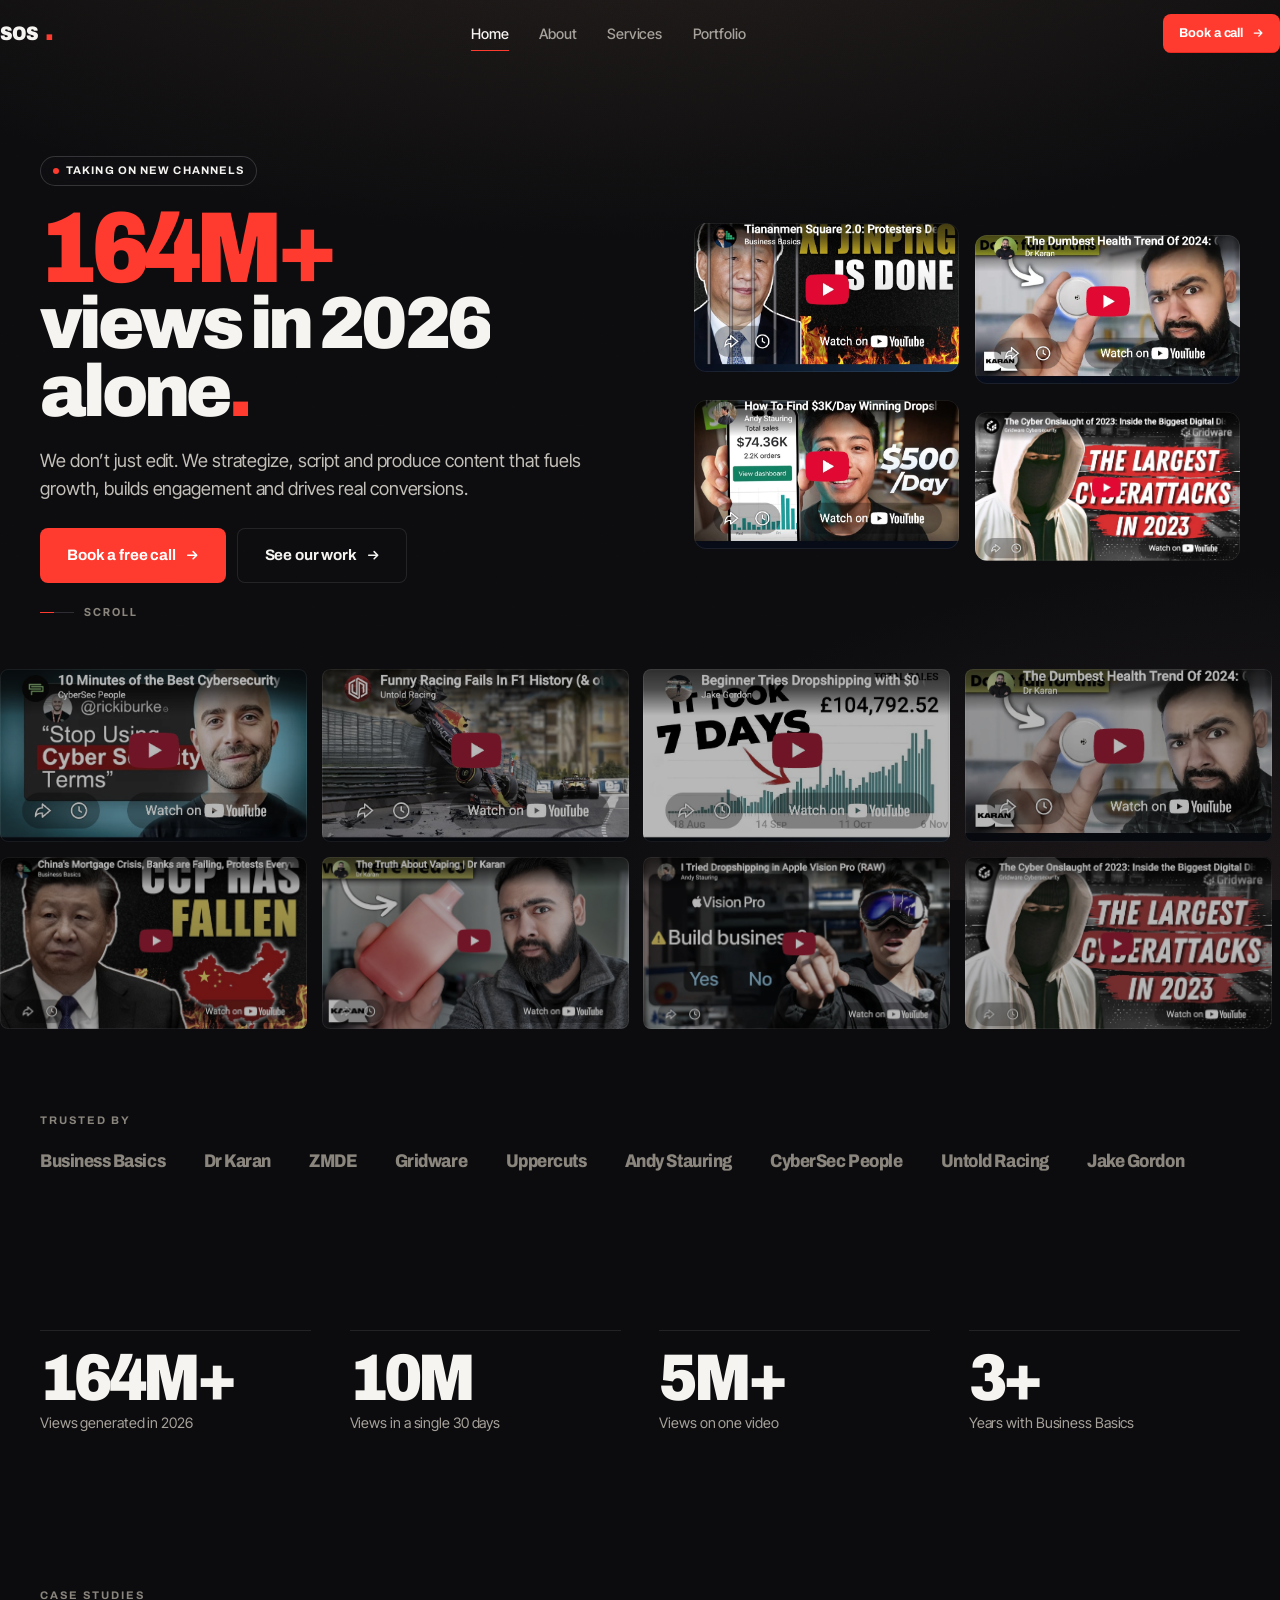
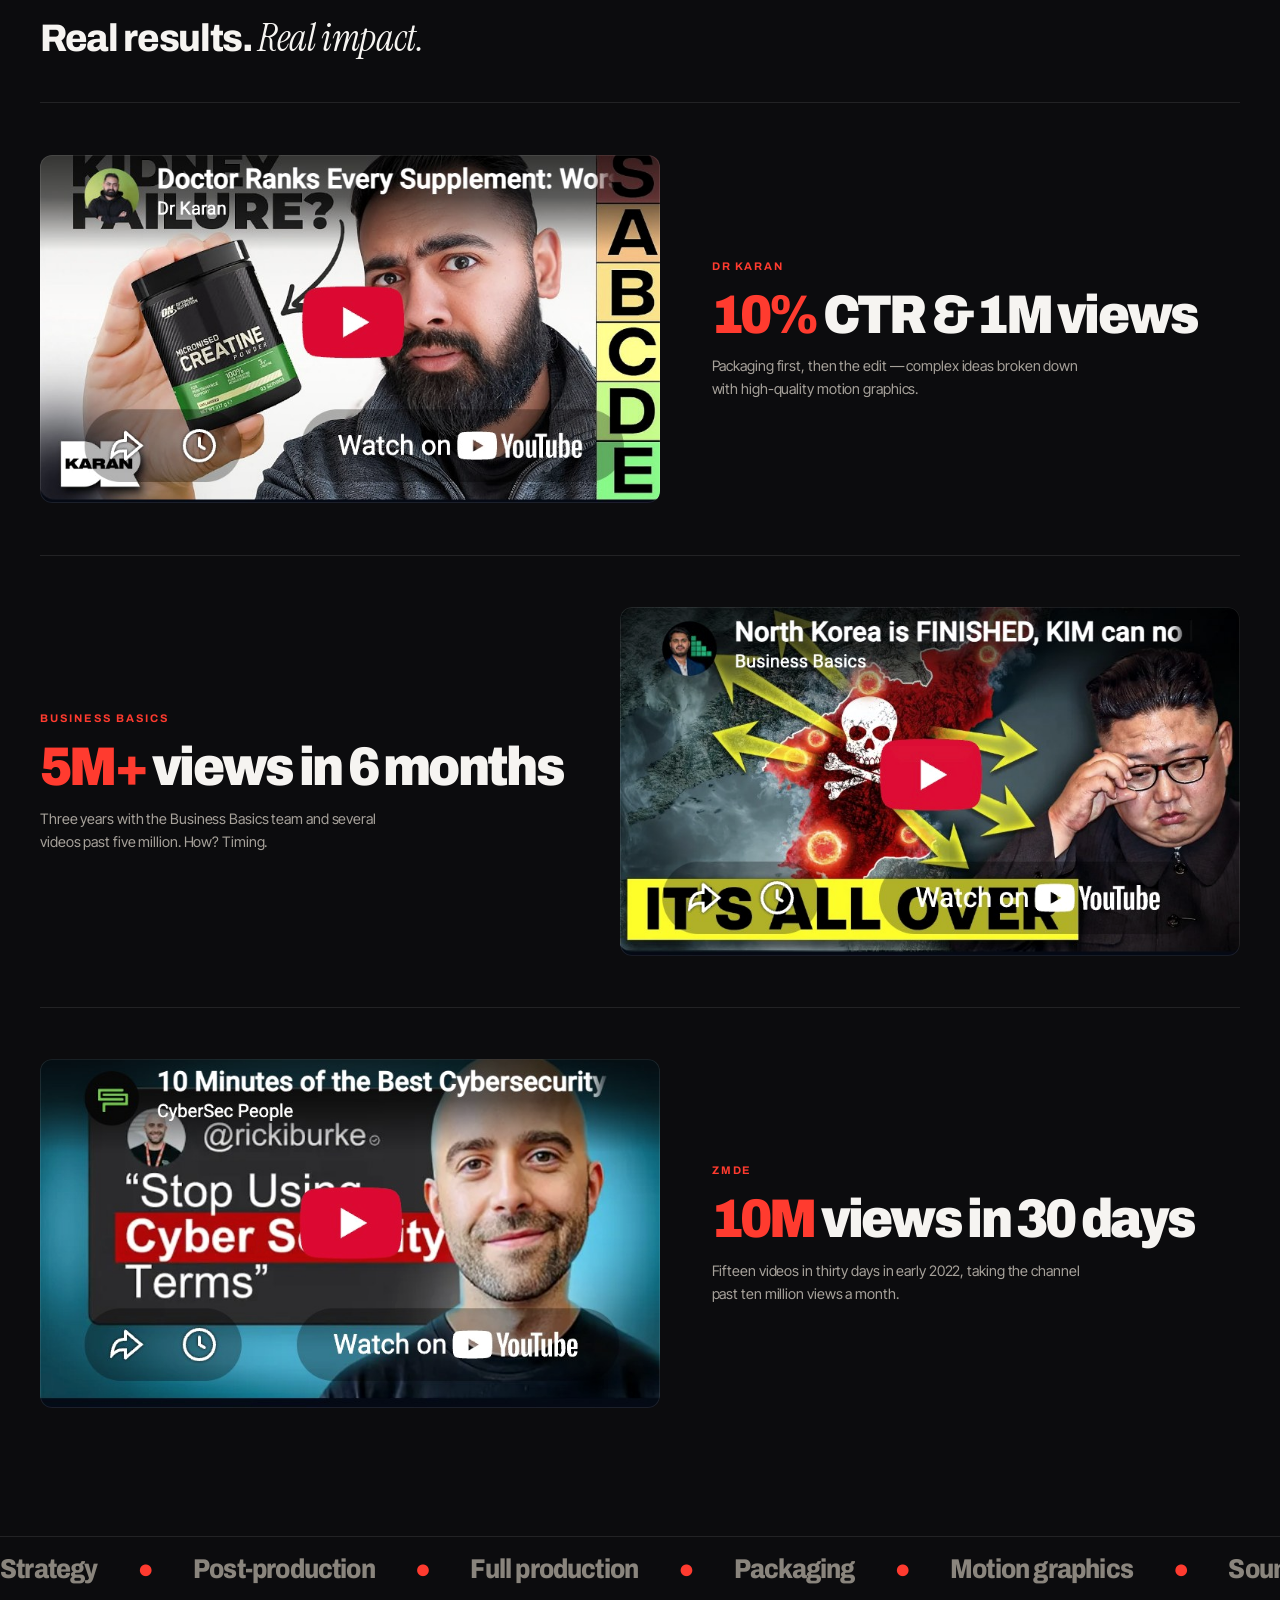
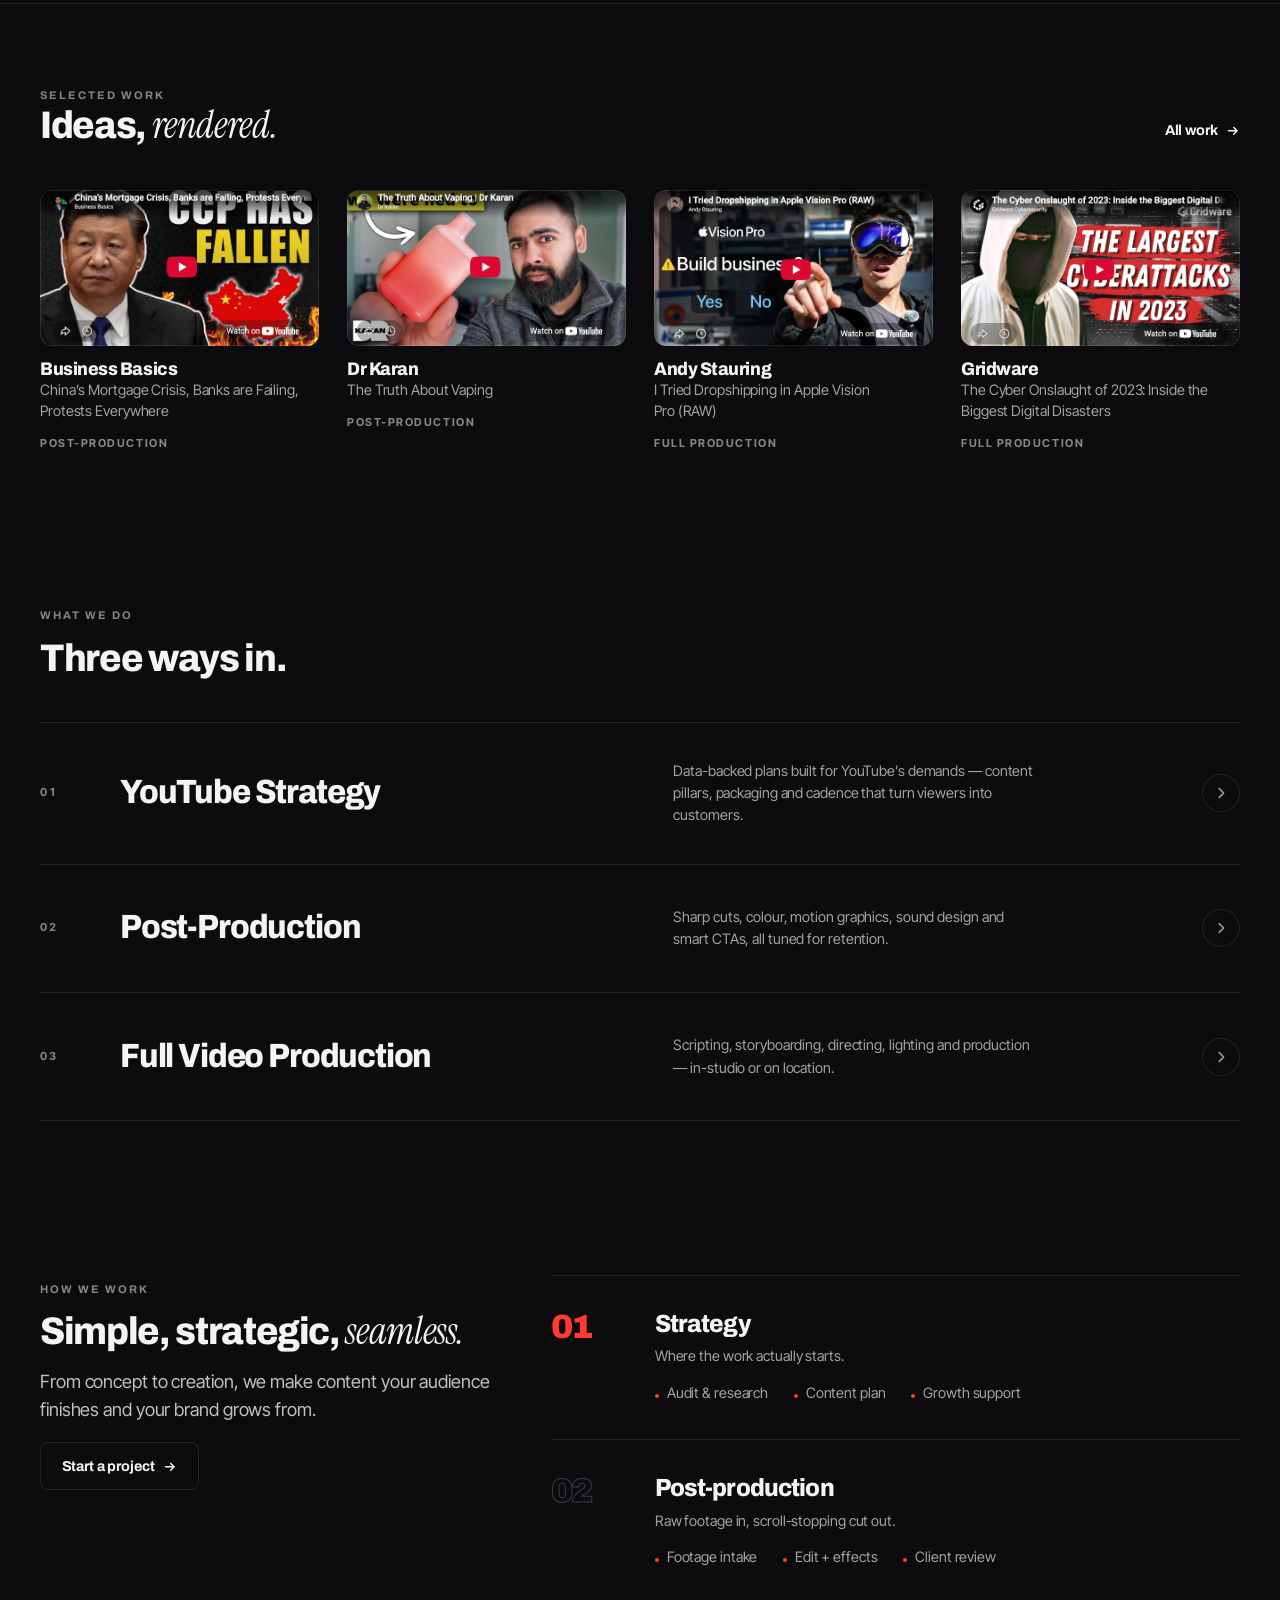
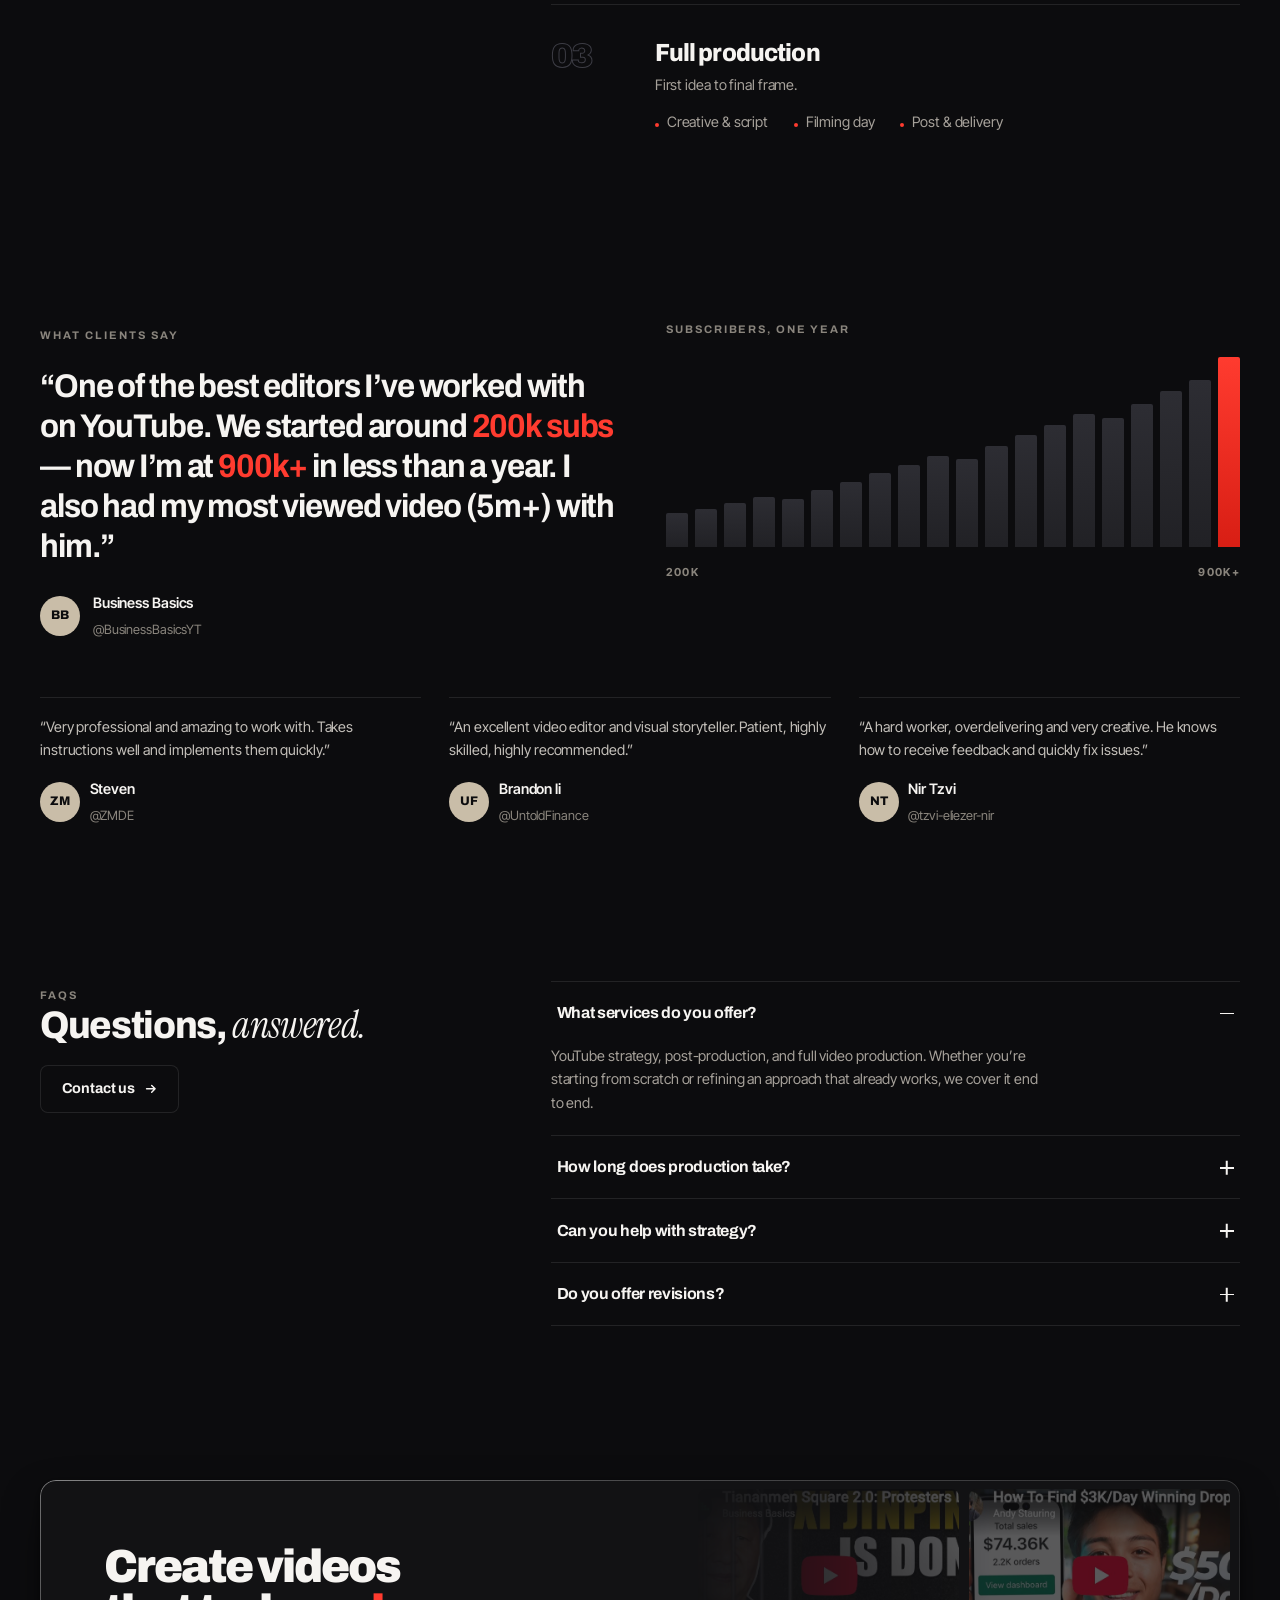
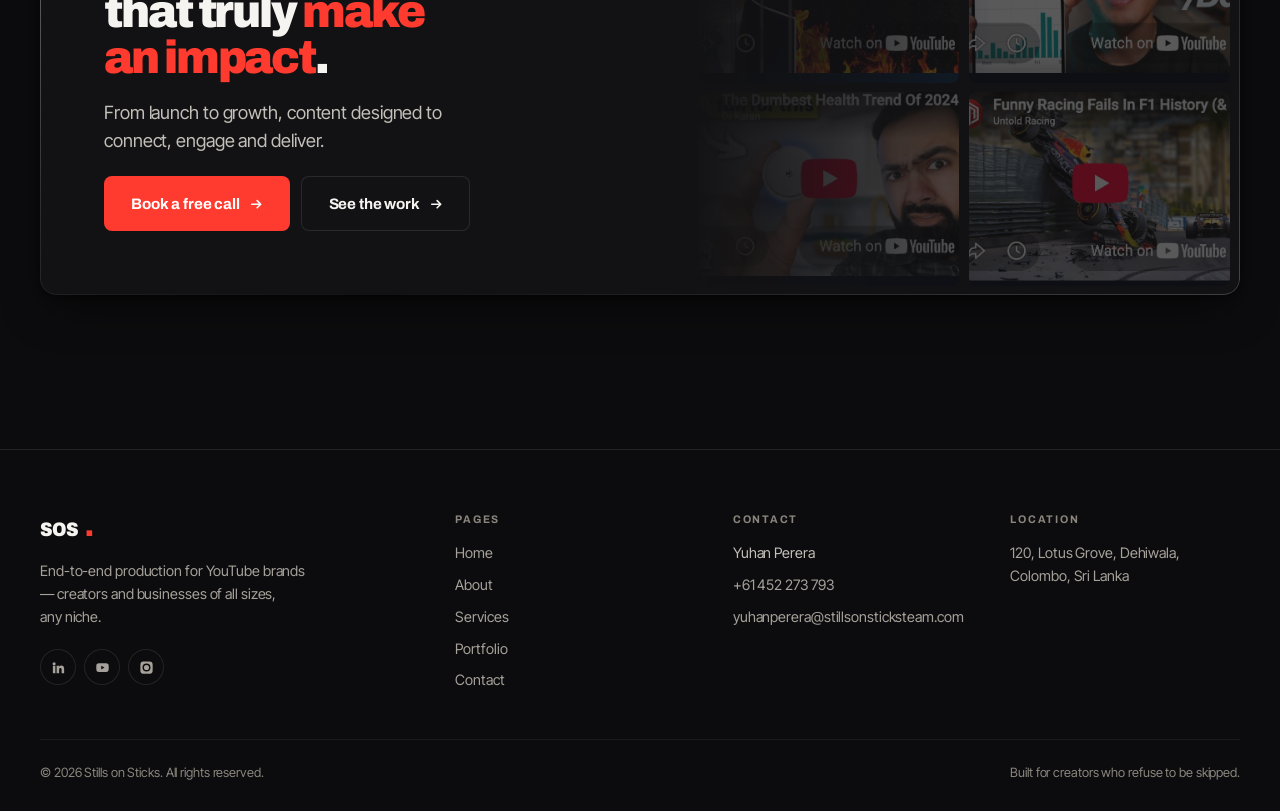
==== commit 8d0d08b1: "Redesign: editorial art direction and real video thumbnails The first pass read as an AI template — " ====
--- a/index.html
+++ b/index.html
@@ -4,8 +4,8 @@
 <meta charset="utf-8">
 <meta name="viewport" content="width=device-width, initial-scale=1">
 <title>SOS — Stills on Sticks | YouTube Strategy, Post-Production & Full Video Production</title>
-<meta name="description" content="164M+ views in 2026 alone. We strategize, script, and produce scroll-stopping YouTube content that fuels growth, builds engagement, and drives real conversions.">
-<meta name="theme-color" content="#04060f">
+<meta name="description" content="164M+ views in 2026 alone. We strategize, script and produce YouTube content that fuels growth and drives real conversions.">
+<meta name="theme-color" content="#0c0c0e">
 <script>
   /* Mark that JS is live so the scroll-reveal styles apply. If motion.js never
      boots (blocked, failed or slow), drop the flag so nothing stays hidden. */
@@ -18,14 +18,13 @@
 </script>
 <meta property="og:type" content="website">
 <meta property="og:title" content="SOS — Stills on Sticks | YouTube Strategy, Post-Production & Full Video Production">
-<meta property="og:description" content="164M+ views in 2026 alone. We strategize, script, and produce scroll-stopping YouTube content that fuels growth, builds engagement, and drives real conversions.">
+<meta property="og:description" content="164M+ views in 2026 alone. We strategize, script and produce YouTube content that fuels growth and drives real conversions.">
 <meta property="og:site_name" content="SOS — Stills on Sticks">
 <meta name="twitter:card" content="summary_large_image">
 <link rel="icon" href="assets/img/favicon.svg" type="image/svg+xml">
 <link rel="preconnect" href="https://fonts.googleapis.com">
 <link rel="preconnect" href="https://fonts.gstatic.com" crossorigin>
-<link rel="preconnect" href="https://i.ytimg.com" crossorigin>
-<link href="https://fonts.googleapis.com/css2?family=Outfit:wght@300;400;500;600;700;800&display=swap" rel="stylesheet">
+<link href="https://fonts.googleapis.com/css2?family=Archivo:wdth,wght@84..100,400..900&family=Inter+Tight:wght@400;500;600&family=Instrument+Serif:ital@1&display=swap" rel="stylesheet">
 <link rel="stylesheet" href="assets/css/base.css">
 <link rel="stylesheet" href="assets/css/glass.css">
 <link rel="stylesheet" href="assets/css/components.css">
@@ -33,170 +32,147 @@
 </head>
 <body>
 <a class="skip-link" href="#main">Skip to content</a>
-
-<div class="atmos" aria-hidden="true">
-  <div class="atmos__aurora"><span></span><span></span><span></span></div>
-  <div class="atmos__grid"></div>
-  <div class="atmos__grain"></div>
-  <div class="atmos__cursor"></div>
-</div>
-
+<div class="atmos" aria-hidden="true"><div class="atmos__vignette"></div><div class="atmos__grain"></div></div>
 <div class="progress" aria-hidden="true"></div>
 
 <header class="nav">
-  <div class="nav__inner shell shell--wide">
-    <a class="nav__logo" href="index.html" aria-label="SOS, Stills on Sticks — home">
-      <span class="mark">SOS</span>
-    </a>
-    <nav class="nav__links glass glass--pill" aria-label="Primary">
-      <span class="nav__pill" aria-hidden="true"></span>
-      <a href="index.html" class="is-active" aria-current="page">Home</a><a href="about.html">About</a><a href="services.html">Services</a><a href="portfolio.html">Portfolio</a>
-    </nav>
+  <div class="nav__inner shell">
+    <a class="nav__logo" href="index.html" aria-label="SOS, Stills on Sticks — home"><span>SOS</span><em>.</em></a>
+    <nav class="nav__links" aria-label="Primary"><a href="index.html" class="is-active" aria-current="page">Home</a><a href="about.html">About</a><a href="services.html">Services</a><a href="portfolio.html">Portfolio</a></nav>
     <div class="nav__actions">
-      <a class="btn btn--glass btn--sm" href="contact.html" data-magnetic><span class="btn__label">Contact Us<svg class="arrow" viewBox="0 0 16 16" fill="none" aria-hidden="true"><path d="M3 8h10M9 4l4 4-4 4" stroke="currentColor" stroke-width="1.6" stroke-linecap="round" stroke-linejoin="round"/></svg></span></a>
-      <button class="nav__burger glass glass--pill" type="button" aria-expanded="false" aria-controls="drawer" aria-label="Open menu">
+      <a class="btn btn--primary btn--sm" href="contact.html"><span>Book a call</span><svg class="arrow" viewBox="0 0 16 16" fill="none" aria-hidden="true"><path d="M3 8h10M9 4l4 4-4 4" stroke="currentColor" stroke-width="1.7" stroke-linecap="round" stroke-linejoin="round"/></svg></a>
+      <button class="nav__burger" type="button" aria-expanded="false" aria-controls="drawer" aria-label="Open menu">
         <span></span><span></span><span></span>
       </button>
     </div>
   </div>
 </header>
-
 <div class="drawer" id="drawer" aria-hidden="true">
-  <a href="index.html" style="--i:0" class="is-active">Home</a><a href="about.html" style="--i:1">About</a><a href="services.html" style="--i:2">Services</a><a href="portfolio.html" style="--i:3">Portfolio</a><a href="contact.html" style="--i:4">Contact</a>
-  <a class="btn btn--primary btn--lg" href="contact.html"><span class="btn__label">Book a Free Call<svg class="arrow" viewBox="0 0 16 16" fill="none" aria-hidden="true"><path d="M3 8h10M9 4l4 4-4 4" stroke="currentColor" stroke-width="1.6" stroke-linecap="round" stroke-linejoin="round"/></svg></span></a>
+  <div class="drawer__list"><a href="index.html" style="--i:0" class="is-active"><i>01</i>Home</a><a href="about.html" style="--i:1"><i>02</i>About</a><a href="services.html" style="--i:2"><i>03</i>Services</a><a href="portfolio.html" style="--i:3"><i>04</i>Portfolio</a><a href="contact.html" style="--i:4"><i>05</i>Contact</a>
+    <a class="btn btn--primary btn--lg" href="contact.html"><span>Book a free call</span><svg class="arrow" viewBox="0 0 16 16" fill="none" aria-hidden="true"><path d="M3 8h10M9 4l4 4-4 4" stroke="currentColor" stroke-width="1.7" stroke-linecap="round" stroke-linejoin="round"/></svg></a>
+  </div>
 </div>
 
 <main id="main">
 
 <section class="hero">
-  <div class="shell hero__inner">
-    <span class="chip chip--live" data-reveal><span class="dot" aria-hidden="true"></span>End-to-end YouTube production</span>
-
-    <h1 class="hero__title" data-reveal style="--i:1">
-      <span class="grad-text counter" data-count="164" data-suffix="M+">0</span>
-      <span data-words>Views in 2026 Alone</span>
-    </h1>
-
-    <p class="lede hero__lede" data-reveal style="--i:2">
-      We don&rsquo;t just edit we strategize, script, and produce scroll-stopping content that fuels
-      growth, builds engagement, and drives real conversions.
-    </p>
-
-    <div class="hero__cta" data-reveal style="--i:3">
-      <a class="btn btn--primary btn--lg" href="contact.html" data-magnetic><span class="btn__label">Book a Free Call<svg class="arrow" viewBox="0 0 16 16" fill="none" aria-hidden="true"><path d="M3 8h10M9 4l4 4-4 4" stroke="currentColor" stroke-width="1.6" stroke-linecap="round" stroke-linejoin="round"/></svg></span></a>
-      <a class="btn btn--glass btn--lg" href="portfolio.html" data-magnetic><span class="btn__label">See Our Work<svg class="arrow" viewBox="0 0 16 16" fill="none" aria-hidden="true"><path d="M3 8h10M9 4l4 4-4 4" stroke="currentColor" stroke-width="1.6" stroke-linecap="round" stroke-linejoin="round"/></svg></span></a>
-    </div>
-
-    <div class="beam" data-reveal="scale" style="--i:4" aria-hidden="true"></div>
-
-    <div class="scroll-hint" data-reveal style="--i:5" aria-hidden="true">
-      <span class="scroll-hint__rail"></span>
-      <span>Scroll</span>
-    </div>
-  </div>
-</section>
-
-<section class="section" style="padding-block:0" aria-label="Clients we work with">
-  <div class="shell shell--wide">
-    <p class="eyebrow" style="display:flex;justify-content:center;margin-block-end:2rem" data-reveal>Trusted by creators &amp; brands</p>
-    <div class="marquee" style="--speed:48s">
-      <div class="marquee__track"><div class="logo-item"><span class="logo-item__mark" style="--p1:#1f7a4d;--p2:#06130d">BB</span><span>Business Basics</span></div><div class="logo-item"><span class="logo-item__mark" style="--p1:#c23b3b;--p2:#2a0f14">DK</span><span>Dr Karan</span></div><div class="logo-item"><span class="logo-item__mark" style="--p1:#6d4bd6;--p2:#140a2b">ZM</span><span>ZMDE</span></div><div class="logo-item"><span class="logo-item__mark" style="--p1:#1f5fa8;--p2:#061020">GW</span><span>Gridware</span></div><div class="logo-item"><span class="logo-item__mark" style="--p1:#b8323f;--p2:#1b060a">UC</span><span>Uppercuts</span></div><div class="logo-item"><span class="logo-item__mark" style="--p1:#c9821f;--p2:#241403">AS</span><span>Andy Stauring</span></div><div class="logo-item"><span class="logo-item__mark" style="--p1:#4b63d6;--p2:#0a1030">CP</span><span>CyberSec People</span></div><div class="logo-item"><span class="logo-item__mark" style="--p1:#b4521f;--p2:#1b0a04">UR</span><span>Untold Racing</span></div><div class="logo-item"><span class="logo-item__mark" style="--p1:#157a6e;--p2:#04140f">JG</span><span>Jake Gordon</span></div></div>
-    </div>
-  </div>
-</section>
-
-<section class="section" aria-label="Results at a glance">
-  <div class="shell">
-    <div class="stats glass glass--xl glass--lens" data-reveal="scale" data-reveal-group>
-      <div class="stat"><p class="stat__n"><span class="counter" data-count="164" data-suffix="M+">0</span></p><p class="stat__k">Views in 2026</p></div>
-      <div class="stat"><p class="stat__n"><span class="counter" data-count="10" data-suffix="M">0</span></p><p class="stat__k">Views in 30 days</p></div>
-      <div class="stat"><p class="stat__n"><span class="counter" data-count="5" data-suffix="M+">0</span></p><p class="stat__k">Views on one video</p></div>
-      <div class="stat"><p class="stat__n"><span class="counter" data-count="3" data-suffix="+ yrs">0</span></p><p class="stat__k">With Business Basics</p></div>
-    </div>
-  </div>
-</section>
-
-<section class="section" aria-labelledby="results-h">
-  <div class="shell">
-    <div class="section-head" data-reveal-group>
-      <span class="eyebrow" data-reveal>Case studies</span>
-      <h2 class="h2" id="results-h" data-reveal style="--i:1">Real Results. Real Impacts.</h2>
-      <p class="lede" data-reveal style="--i:2">See how we turn ideas into measurable growth with strategy-driven storytelling.</p>
-    </div>
-    <div class="grid grid-3" data-reveal-group><article class="case glass glass--react" data-reveal data-tilt="5" style="--i:0"><div class="poster" data-title="Doctor Ranks Every Supplement: Worst to Best" style="--p1:#c23b3b;--p2:#2a0f14" aria-label="Play: Doctor Ranks Every Supplement: Worst to Best"><div class="poster__meta"><span class="poster__avatar">DK</span><span>Dr Karan</span></div><span class="poster__glow"></span><span class="poster__play"><svg viewBox="0 0 24 24" aria-hidden="true"><path d="M8 5.5v13l11-6.5z"/></svg></span><p class="poster__title">Doctor Ranks Every Supplement: Worst to Best</p></div><div class="stack" style="--s:.6rem"><h3 class="case__stat">Over 10% CTR + 1 million views</h3><p class="case__body">We started by working with Karan on packaging his video on ranking supplements, and then edited the video, which included breaking down complex ideas with high-quality motion graphics.</p></div><div class="case__foot"><a class="btn btn--glass btn--sm" href="portfolio.html"><span class="btn__label">Read more<svg class="arrow" viewBox="0 0 16 16" fill="none" aria-hidden="true"><path d="M3 8h10M9 4l4 4-4 4" stroke="currentColor" stroke-width="1.6" stroke-linecap="round" stroke-linejoin="round"/></svg></span></a></div></article><article class="case glass glass--react" data-reveal data-tilt="5" style="--i:1"><div class="poster" data-title="North Korea is FINISHED, KIM can no longer hide it" style="--p1:#1f7a4d;--p2:#06130d" aria-label="Play: North Korea is FINISHED, KIM can no longer hide it"><div class="poster__meta"><span class="poster__avatar">BB</span><span>Business Basics</span></div><span class="poster__glow"></span><span class="poster__play"><svg viewBox="0 0 24 24" aria-hidden="true"><path d="M8 5.5v13l11-6.5z"/></svg></span><p class="poster__title">North Korea is FINISHED, KIM can no longer hide it</p></div><div class="stack" style="--s:.6rem"><h3 class="case__stat">Over 5 million views in 6 months</h3><p class="case__body">We have worked with the Business Basics team for over 3 years and we&rsquo;ve had a few videos cross 5 million views. How do we do this? TIMING.</p></div><div class="case__foot"><a class="btn btn--glass btn--sm" href="portfolio.html"><span class="btn__label">Read more<svg class="arrow" viewBox="0 0 16 16" fill="none" aria-hidden="true"><path d="M3 8h10M9 4l4 4-4 4" stroke="currentColor" stroke-width="1.6" stroke-linecap="round" stroke-linejoin="round"/></svg></span></a></div></article><article class="case glass glass--react" data-reveal data-tilt="5" style="--i:2"><div class="poster" data-title="10 Minutes of the Best Cybersecurity Career Advice on the Internet" style="--p1:#4b63d6;--p2:#0a1030" aria-label="Play: 10 Minutes of the Best Cybersecurity Career Advice on the Internet"><div class="poster__meta"><span class="poster__avatar">CP</span><span>CyberSec People</span></div><span class="poster__glow"></span><span class="poster__play"><svg viewBox="0 0 24 24" aria-hidden="true"><path d="M8 5.5v13l11-6.5z"/></svg></span><p class="poster__title">10 Minutes of the Best Cybersecurity Career Advice on the Internet</p></div><div class="stack" style="--s:.6rem"><h3 class="case__stat">10 million total views in 30 days</h3><p class="case__body">We worked with the ZMDE team in early 2022, where we uploaded 15 videos in 30 days to cross 10 million views a month on the channel.</p></div><div class="case__foot"><a class="btn btn--glass btn--sm" href="portfolio.html"><span class="btn__label">Read more<svg class="arrow" viewBox="0 0 16 16" fill="none" aria-hidden="true"><path d="M3 8h10M9 4l4 4-4 4" stroke="currentColor" stroke-width="1.6" stroke-linecap="round" stroke-linejoin="round"/></svg></span></a></div></article></div>
-  </div>
-</section>
-
-<section class="section" aria-labelledby="showcase-h">
-  <div class="shell">
-    <div class="section-head" data-reveal-group>
-      <span class="eyebrow" data-reveal>Selected work</span>
-      <h2 class="h2" id="showcase-h" data-reveal style="--i:1">Our Creative Showcase</h2>
-      <p class="lede" data-reveal style="--i:2">See how we transformed ideas into growth through strategy and storytelling.</p>
-    </div>
-    <div class="grid grid-2" data-reveal-group><article class="work glass glass--react" data-reveal data-tilt="4" style="--i:0"><div class="poster" data-title="China&rsquo;s Mortgage Crisis, Banks are Failing, Protests Everywhere" style="--p1:#1f7a4d;--p2:#06130d" aria-label="Play: China&rsquo;s Mortgage Crisis, Banks are Failing, Protests Everywhere"><div class="poster__meta"><span class="poster__avatar">BB</span><span>Business Basics</span></div><span class="poster__glow"></span><span class="poster__play"><svg viewBox="0 0 24 24" aria-hidden="true"><path d="M8 5.5v13l11-6.5z"/></svg></span><p class="poster__title">China&rsquo;s Mortgage Crisis, Banks are Failing, Protests Everywhere</p></div><div class="stack" style="--s:.5rem"><h3 class="work__client">Business Basics</h3><p class="work__desc">Viral Loop Editing: Why Viewers Keep Watching Our Clients&rsquo; Content on Repeat</p></div><div class="work__tags"><span>Visual Storytelling</span><span>Geopolitics Series</span></div></article><article class="work glass glass--react" data-reveal data-tilt="4" style="--i:1"><div class="poster" data-title="The Truth About Vaping | Dr Karan" style="--p1:#c23b3b;--p2:#2a0f14" aria-label="Play: The Truth About Vaping | Dr Karan"><div class="poster__meta"><span class="poster__avatar">DK</span><span>Dr Karan</span></div><span class="poster__glow"></span><span class="poster__play"><svg viewBox="0 0 24 24" aria-hidden="true"><path d="M8 5.5v13l11-6.5z"/></svg></span><p class="poster__title">The Truth About Vaping | Dr Karan</p></div><div class="stack" style="--s:.5rem"><h3 class="work__client">Dr Karan</h3><p class="work__desc">From Dry to Mind-Blowing: How Motion Graphics Transformed DNA Lessons</p></div><div class="work__tags"><span>Organic Growth</span><span>YouTube Optimization</span></div></article><article class="work glass glass--react" data-reveal data-tilt="4" style="--i:0"><div class="poster" data-title="I Tried Dropshipping in Apple Vision Pro (RAW)" style="--p1:#c9821f;--p2:#241403" aria-label="Play: I Tried Dropshipping in Apple Vision Pro (RAW)"><div class="poster__meta"><span class="poster__avatar">AS</span><span>Andy Stauring</span></div><span class="poster__glow"></span><span class="poster__play"><svg viewBox="0 0 24 24" aria-hidden="true"><path d="M8 5.5v13l11-6.5z"/></svg></span><p class="poster__title">I Tried Dropshipping in Apple Vision Pro (RAW)</p></div><div class="stack" style="--s:.5rem"><h3 class="work__client">Andy Stauring</h3><p class="work__desc">How we made a travel vlog that integrated with a sales funnel.</p></div><div class="work__tags"><span>Personal Brand Monetization</span><span>Show + Funnel</span></div></article><article class="work glass glass--react" data-reveal data-tilt="4" style="--i:1"><div class="poster" data-title="The Cyber Onslaught of 2023: Inside the Biggest Digital Disasters" style="--p1:#1f5fa8;--p2:#061020" aria-label="Play: The Cyber Onslaught of 2023: Inside the Biggest Digital Disasters"><div class="poster__meta"><span class="poster__avatar">GW</span><span>Gridware</span></div><span class="poster__glow"></span><span class="poster__play"><svg viewBox="0 0 24 24" aria-hidden="true"><path d="M8 5.5v13l11-6.5z"/></svg></span><p class="poster__title">The Cyber Onslaught of 2023: Inside the Biggest Digital Disasters</p></div><div class="stack" style="--s:.5rem"><h3 class="work__client">Gridware</h3><p class="work__desc">Transformed Dry Cybersecurity Jargon into Content That Felt Like a Netflix Documentary</p></div><div class="work__tags"><span>Full-Scale Production</span><span>Script to Screen</span></div></article></div>
-    <div class="center" style="margin-block-start:2.5rem" data-reveal><a class="btn btn--glass btn--lg" href="portfolio.html" data-magnetic><span class="btn__label">View the full portfolio<svg class="arrow" viewBox="0 0 16 16" fill="none" aria-hidden="true"><path d="M3 8h10M9 4l4 4-4 4" stroke="currentColor" stroke-width="1.6" stroke-linecap="round" stroke-linejoin="round"/></svg></span></a></div>
-  </div>
-</section>
-
-
-<section class="section" aria-labelledby="cta-h">
-  <div class="shell">
-    <div class="cta-band glass glass--xl glass--lens" data-reveal="scale">
-      <div class="cta-band__bg" aria-hidden="true"></div>
-      <div class="cta-band__clips" aria-hidden="true"><i style="top:6.0%;width:172px;--dur:30s;--delay:-25s;--c1:#3f87ff;--c2:#8b7cff"></i><i style="top:12.6%;width:108px;--dur:52s;--delay:-34s;--c1:#3f87ff;--c2:#8b7cff"></i><i style="top:19.2%;width:183px;--dur:44s;--delay:-3s;--c1:#58e1ff;--c2:#3f87ff"></i><i style="top:25.8%;width:99px;--dur:28s;--delay:-27s;--c1:#2bb6e0;--c2:#58e1ff"></i><i style="top:32.4%;width:107px;--dur:33s;--delay:-5s;--c1:#2bb6e0;--c2:#58e1ff"></i><i style="top:39.0%;width:105px;--dur:52s;--delay:-36s;--c1:#3f87ff;--c2:#8b7cff"></i><i style="top:45.6%;width:147px;--dur:46s;--delay:-40s;--c1:#3f87ff;--c2:#8b7cff"></i><i style="top:52.2%;width:237px;--dur:44s;--delay:-25s;--c1:#3f87ff;--c2:#8b7cff"></i><i style="top:58.8%;width:146px;--dur:27s;--delay:-35s;--c1:#58e1ff;--c2:#3f87ff"></i><i style="top:65.4%;width:164px;--dur:39s;--delay:-9s;--c1:#3f87ff;--c2:#8b7cff"></i><i style="top:72.0%;width:236px;--dur:35s;--delay:-35s;--c1:#58e1ff;--c2:#3f87ff"></i><i style="top:78.6%;width:116px;--dur:44s;--delay:-36s;--c1:#58e1ff;--c2:#3f87ff"></i><i style="top:85.2%;width:185px;--dur:29s;--delay:-35s;--c1:#3f87ff;--c2:#8b7cff"></i><i style="top:91.8%;width:234px;--dur:27s;--delay:-39s;--c1:#58e1ff;--c2:#3f87ff"></i></div>
-      <div class="cta-band__inner">
-        <span class="eyebrow">Let&rsquo;s build</span>
-        <h2 class="h2" id="cta-h">Create Videos That Truly Make an Impact</h2>
-        <p class="lede center">From launch to growth, we craft content designed to connect, engage, and deliver real results.</p>
-        <div class="hero__cta">
-          <a class="btn btn--primary btn--lg" href="contact.html" data-magnetic><span class="btn__label">Schedule a Free Call<svg class="arrow" viewBox="0 0 16 16" fill="none" aria-hidden="true"><path d="M3 8h10M9 4l4 4-4 4" stroke="currentColor" stroke-width="1.6" stroke-linecap="round" stroke-linejoin="round"/></svg></span></a>
-          <a class="btn btn--glass btn--lg" href="portfolio.html" data-magnetic><span class="btn__label">See our work<svg class="arrow" viewBox="0 0 16 16" fill="none" aria-hidden="true"><path d="M3 8h10M9 4l4 4-4 4" stroke="currentColor" stroke-width="1.6" stroke-linecap="round" stroke-linejoin="round"/></svg></span></a>
-        </div>
-      </div>
-    </div>
-  </div>
-</section>
-
-
-<section class="section" data-process aria-labelledby="process-h">
+  <div class="shell hero__grid">
+    <div class="hero__copy">
+      <span class="gchip gchip--live" data-reveal><span class="dot" aria-hidden="true"></span>Taking on new channels</span>
+      <h1 class="hero__title">
+        <span class="line-mask"><span style="--w:0" class="hero__figure counter" data-count="164" data-suffix="M+">0</span></span>
+        <span class="line-mask"><span style="--w:1">views in 2026</span></span>
+        <span class="line-mask"><span style="--w:2">alone<em>.</em></span></span>
+      </h1>
+      <p class="lede" data-reveal style="--i:3">We don&rsquo;t just edit. We strategize, script and produce content that
+        fuels growth, builds engagement and drives real conversions.</p>
+      <div class="hero__cta" data-reveal style="--i:4"><a class="btn btn--primary btn--lg" href="contact.html"><span>Book a free call</span><svg class="arrow" viewBox="0 0 16 16" fill="none" aria-hidden="true"><path d="M3 8h10M9 4l4 4-4 4" stroke="currentColor" stroke-width="1.7" stroke-linecap="round" stroke-linejoin="round"/></svg></a><a class="btn btn--line btn--lg" href="portfolio.html"><span>See our work</span><svg class="arrow" viewBox="0 0 16 16" fill="none" aria-hidden="true"><path d="M3 8h10M9 4l4 4-4 4" stroke="currentColor" stroke-width="1.7" stroke-linecap="round" stroke-linejoin="round"/></svg></a></div>
+      <span class="cue" data-reveal style="--i:5" aria-hidden="true"><span class="cue__rail"></span>Scroll</span>
+    </div>
+    <div class="collage" data-reveal="right" data-parallax="0.05">
+      <div class="collage__item"><img src="assets/img/work/bb-tiananmen.jpg" alt="Still from &ldquo;Tiananmen Square 2.0: Protesters Demand Xi Jinping Step Down&rdquo; &mdash; Business Basics" width="821" height="462" sizes="(max-width:940px) 46vw, 23vw" loading="eager" fetchpriority="high" decoding="async"></div>
+      <div class="collage__item"><img src="assets/img/work/drkaran-cgm.jpg" alt="Still from &ldquo;The Dumbest Health Trend Of 2024: CGM&rdquo; &mdash; Dr. Karan" width="821" height="462" sizes="(max-width:940px) 46vw, 23vw" loading="eager" fetchpriority="high" decoding="async"></div>
+      <div class="collage__item"><img src="assets/img/work/andy-3k-day.jpg" alt="Still from &ldquo;How To Find $3K/Day Winning Dropshipping Products In 10 Minutes&rdquo; &mdash; Andy Stauring" width="821" height="462" sizes="(max-width:940px) 46vw, 23vw" loading="lazy" decoding="async"></div>
+      <div class="collage__item"><img src="assets/img/work/gridware-cyber.jpg" alt="Still from &ldquo;The Cyber Onslaught of 2023: Inside the Biggest Digital Disasters&rdquo; &mdash; Gridware" width="1251" height="704" sizes="(max-width:940px) 46vw, 23vw" loading="lazy" decoding="async"></div>
+    </div>
+  </div>
+</section>
+
+<section aria-label="Recent work">
+  <div class="reel" style="--speed:70s"><div class="reel__track"><div class="reel__item"><img src="assets/img/work/cybersec-career.jpg" alt="Still from &ldquo;10 Minutes of the Best Cybersecurity Career Advice on the Internet&rdquo; &mdash; CyberSec People" width="821" height="462" sizes="(max-width:700px) 60vw, 24vw" loading="lazy" decoding="async"></div><div class="reel__item"><img src="assets/img/work/untold-racing.jpg" alt="Still from &ldquo;Funny Racing Fails In F1 History (&amp; others)&rdquo; &mdash; Untold Racing" width="821" height="462" sizes="(max-width:700px) 60vw, 24vw" loading="lazy" decoding="async"></div><div class="reel__item"><img src="assets/img/work/jake-gordon.jpg" alt="Still from &ldquo;Beginner Tries Dropshipping with $0 (LIFE CHANGING)&rdquo; &mdash; Jake Gordon" width="821" height="462" sizes="(max-width:700px) 60vw, 24vw" loading="lazy" decoding="async"></div><div class="reel__item"><img src="assets/img/work/drkaran-cgm.jpg" alt="Still from &ldquo;The Dumbest Health Trend Of 2024: CGM&rdquo; &mdash; Dr. Karan" width="821" height="462" sizes="(max-width:700px) 60vw, 24vw" loading="lazy" decoding="async"></div><div class="reel__item"><img src="assets/img/work/andy-3k-day.jpg" alt="Still from &ldquo;How To Find $3K/Day Winning Dropshipping Products In 10 Minutes&rdquo; &mdash; Andy Stauring" width="821" height="462" sizes="(max-width:700px) 60vw, 24vw" loading="lazy" decoding="async"></div><div class="reel__item"><img src="assets/img/work/bb-tiananmen.jpg" alt="Still from &ldquo;Tiananmen Square 2.0: Protesters Demand Xi Jinping Step Down&rdquo; &mdash; Business Basics" width="821" height="462" sizes="(max-width:700px) 60vw, 24vw" loading="lazy" decoding="async"></div><div class="reel__item"><img src="assets/img/work/bb-china-mortgage.jpg" alt="Still from &ldquo;China&rsquo;s Mortgage Crisis, Banks are Failing, Protests Everywhere&rdquo; &mdash; Business Basics" width="1251" height="704" sizes="(max-width:700px) 60vw, 24vw" loading="lazy" decoding="async"></div><div class="reel__item"><img src="assets/img/work/drkaran-vaping.jpg" alt="Still from &ldquo;The Truth About Vaping&rdquo; &mdash; Dr Karan" width="1251" height="704" sizes="(max-width:700px) 60vw, 24vw" loading="lazy" decoding="async"></div><div class="reel__item"><img src="assets/img/work/andy-vision-pro.jpg" alt="Still from &ldquo;I Tried Dropshipping in Apple Vision Pro (RAW)&rdquo; &mdash; Andy Stauring" width="1251" height="704" sizes="(max-width:700px) 60vw, 24vw" loading="lazy" decoding="async"></div></div></div>
+  <div class="reel" style="--speed:84s;--dir:reverse"><div class="reel__track"><div class="reel__item"><img src="assets/img/work/bb-china-mortgage.jpg" alt="Still from &ldquo;China&rsquo;s Mortgage Crisis, Banks are Failing, Protests Everywhere&rdquo; &mdash; Business Basics" width="1251" height="704" sizes="(max-width:700px) 60vw, 24vw" loading="lazy" decoding="async"></div><div class="reel__item"><img src="assets/img/work/drkaran-vaping.jpg" alt="Still from &ldquo;The Truth About Vaping&rdquo; &mdash; Dr Karan" width="1251" height="704" sizes="(max-width:700px) 60vw, 24vw" loading="lazy" decoding="async"></div><div class="reel__item"><img src="assets/img/work/andy-vision-pro.jpg" alt="Still from &ldquo;I Tried Dropshipping in Apple Vision Pro (RAW)&rdquo; &mdash; Andy Stauring" width="1251" height="704" sizes="(max-width:700px) 60vw, 24vw" loading="lazy" decoding="async"></div><div class="reel__item"><img src="assets/img/work/gridware-cyber.jpg" alt="Still from &ldquo;The Cyber Onslaught of 2023: Inside the Biggest Digital Disasters&rdquo; &mdash; Gridware" width="1251" height="704" sizes="(max-width:700px) 60vw, 24vw" loading="lazy" decoding="async"></div><div class="reel__item"><img src="assets/img/work/drkaran-supplements.jpg" alt="Still from &ldquo;Doctor Ranks Every Supplement: Worst to Best&rdquo; &mdash; Dr Karan" width="821" height="462" sizes="(max-width:700px) 60vw, 24vw" loading="lazy" decoding="async"></div><div class="reel__item"><img src="assets/img/work/bb-north-korea.jpg" alt="Still from &ldquo;North Korea is FINISHED, KIM can no longer hide it&rdquo; &mdash; Business Basics" width="821" height="462" sizes="(max-width:700px) 60vw, 24vw" loading="lazy" decoding="async"></div><div class="reel__item"><img src="assets/img/work/cybersec-career.jpg" alt="Still from &ldquo;10 Minutes of the Best Cybersecurity Career Advice on the Internet&rdquo; &mdash; CyberSec People" width="821" height="462" sizes="(max-width:700px) 60vw, 24vw" loading="lazy" decoding="async"></div><div class="reel__item"><img src="assets/img/work/untold-racing.jpg" alt="Still from &ldquo;Funny Racing Fails In F1 History (&amp; others)&rdquo; &mdash; Untold Racing" width="821" height="462" sizes="(max-width:700px) 60vw, 24vw" loading="lazy" decoding="async"></div><div class="reel__item"><img src="assets/img/work/jake-gordon.jpg" alt="Still from &ldquo;Beginner Tries Dropshipping with $0 (LIFE CHANGING)&rdquo; &mdash; Jake Gordon" width="821" height="462" sizes="(max-width:700px) 60vw, 24vw" loading="lazy" decoding="async"></div></div></div>
+</section>
+
+<section class="section">
+  <div class="shell">
+    <p class="label" style="margin-block-end:1.1rem" data-reveal>Trusted by</p>
+    <div class="clients" data-reveal style="--i:1"><span>Business Basics</span><span>Dr Karan</span><span>ZMDE</span><span>Gridware</span><span>Uppercuts</span><span>Andy Stauring</span><span>CyberSec People</span><span>Untold Racing</span><span>Jake Gordon</span></div>
+  </div>
+</section>
+
+<section class="section" aria-labelledby="fig-h">
+  <div class="shell">
+    <h2 class="sr-only" id="fig-h">By the numbers</h2>
+    <div class="figs" data-reveal-group>
+      <div class="fig" data-reveal><p class="fig__n"><span class="counter" data-count="164" data-suffix="M+">0</span></p><p class="fig__k">Views generated in 2026</p></div>
+      <div class="fig" data-reveal><p class="fig__n"><span class="counter" data-count="10" data-suffix="M">0</span></p><p class="fig__k">Views in a single 30 days</p></div>
+      <div class="fig" data-reveal><p class="fig__n"><span class="counter" data-count="5" data-suffix="M+">0</span></p><p class="fig__k">Views on one video</p></div>
+      <div class="fig" data-reveal><p class="fig__n"><span class="counter" data-count="3" data-suffix="+">0</span></p><p class="fig__k">Years with Business Basics</p></div>
+    </div>
+  </div>
+</section>
+
+<section class="section" aria-labelledby="cases-h">
+  <div class="shell">
+    <div class="section-head">
+      <p class="label" data-reveal>Case studies</p>
+      <h2 class="h2" id="cases-h" data-reveal style="--i:1">Real results. <span class="serif">Real impact.</span></h2>
+    </div>
+    <div class="cases"><article class="case" data-reveal-group><div class="case__media" data-wipe><div class="wk__shot"><img src="assets/img/work/drkaran-supplements.jpg" alt="Still from &ldquo;Doctor Ranks Every Supplement: Worst to Best&rdquo; &mdash; Dr Karan" width="821" height="462" sizes="(max-width:860px) 92vw, 54vw" loading="lazy" decoding="async"></div></div><div class="case__body"><p class="label label--red" data-reveal>Dr Karan</p><h3 class="case__stat" data-reveal style="--i:1"><em>10%</em> CTR &amp; 1M views</h3><p class="case__copy" data-reveal style="--i:2">Packaging first, then the edit &mdash; complex ideas broken down with high-quality motion graphics.</p></div></article><article class="case" data-reveal-group><div class="case__media" data-wipe><div class="wk__shot"><img src="assets/img/work/bb-north-korea.jpg" alt="Still from &ldquo;North Korea is FINISHED, KIM can no longer hide it&rdquo; &mdash; Business Basics" width="821" height="462" sizes="(max-width:860px) 92vw, 54vw" loading="lazy" decoding="async"></div></div><div class="case__body"><p class="label label--red" data-reveal>Business Basics</p><h3 class="case__stat" data-reveal style="--i:1"><em>5M+</em> views in 6 months</h3><p class="case__copy" data-reveal style="--i:2">Three years with the Business Basics team and several videos past five million. How? Timing.</p></div></article><article class="case" data-reveal-group><div class="case__media" data-wipe><div class="wk__shot"><img src="assets/img/work/cybersec-career.jpg" alt="Still from &ldquo;10 Minutes of the Best Cybersecurity Career Advice on the Internet&rdquo; &mdash; CyberSec People" width="821" height="462" sizes="(max-width:860px) 92vw, 54vw" loading="lazy" decoding="async"></div></div><div class="case__body"><p class="label label--red" data-reveal>ZMDE</p><h3 class="case__stat" data-reveal style="--i:1"><em>10M</em> views in 30 days</h3><p class="case__copy" data-reveal style="--i:2">Fifteen videos in thirty days in early 2022, taking the channel past ten million views a month.</p></div></article></div>
+  </div>
+</section>
+
+<div class="ticker" style="--speed:40s"><div class="ticker__track"><span class="ticker__item">Strategy<i>&#9679;</i>Post-production<i>&#9679;</i>Full production<i>&#9679;</i>Packaging<i>&#9679;</i>Motion graphics<i>&#9679;</i>Sound design<i>&#9679;</i></span></div></div>
+
+<section class="section" aria-labelledby="work-h">
+  <div class="shell">
+    <div class="section-head" style="display:flex;justify-content:space-between;align-items:end;gap:1.5rem;flex-wrap:wrap">
+      <div>
+        <p class="label" data-reveal>Selected work</p>
+        <h2 class="h2" data-reveal style="--i:1" id="work-h">Ideas, <span class="serif">rendered.</span></h2>
+      </div>
+      <div data-reveal style="--i:2"><a class="btn btn--text" href="portfolio.html"><span>All work</span><svg class="arrow" viewBox="0 0 16 16" fill="none" aria-hidden="true"><path d="M3 8h10M9 4l4 4-4 4" stroke="currentColor" stroke-width="1.7" stroke-linecap="round" stroke-linejoin="round"/></svg></a></div>
+    </div>
+    <div class="grid grid-4" data-reveal-group><article class="wk" data-cat="post" data-reveal><div class="wk__shot" data-wipe data-title="China&rsquo;s Mortgage Crisis, Banks are Failing, Protests Everywhere"><img src="assets/img/work/bb-china-mortgage.jpg" alt="Still from &ldquo;China&rsquo;s Mortgage Crisis, Banks are Failing, Protests Everywhere&rdquo; &mdash; Business Basics" width="1251" height="704" sizes="(max-width:620px) 92vw, (max-width:1000px) 46vw, 23vw" loading="lazy" decoding="async"></div><div><h3 class="wk__client">Business Basics</h3><p class="wk__desc">China&rsquo;s Mortgage Crisis, Banks are Failing, Protests Everywhere</p></div><p class="wk__meta"><span>Post-Production</span></p></article><article class="wk" data-cat="post" data-reveal><div class="wk__shot" data-wipe data-title="The Truth About Vaping"><img src="assets/img/work/drkaran-vaping.jpg" alt="Still from &ldquo;The Truth About Vaping&rdquo; &mdash; Dr Karan" width="1251" height="704" sizes="(max-width:620px) 92vw, (max-width:1000px) 46vw, 23vw" loading="lazy" decoding="async"></div><div><h3 class="wk__client">Dr Karan</h3><p class="wk__desc">The Truth About Vaping</p></div><p class="wk__meta"><span>Post-Production</span></p></article><article class="wk" data-cat="full" data-reveal><div class="wk__shot" data-wipe data-title="I Tried Dropshipping in Apple Vision Pro (RAW)"><img src="assets/img/work/andy-vision-pro.jpg" alt="Still from &ldquo;I Tried Dropshipping in Apple Vision Pro (RAW)&rdquo; &mdash; Andy Stauring" width="1251" height="704" sizes="(max-width:620px) 92vw, (max-width:1000px) 46vw, 23vw" loading="lazy" decoding="async"></div><div><h3 class="wk__client">Andy Stauring</h3><p class="wk__desc">I Tried Dropshipping in Apple Vision Pro (RAW)</p></div><p class="wk__meta"><span>Full Production</span></p></article><article class="wk" data-cat="full" data-reveal><div class="wk__shot" data-wipe data-title="The Cyber Onslaught of 2023: Inside the Biggest Digital Disasters"><img src="assets/img/work/gridware-cyber.jpg" alt="Still from &ldquo;The Cyber Onslaught of 2023: Inside the Biggest Digital Disasters&rdquo; &mdash; Gridware" width="1251" height="704" sizes="(max-width:620px) 92vw, (max-width:1000px) 46vw, 23vw" loading="lazy" decoding="async"></div><div><h3 class="wk__client">Gridware</h3><p class="wk__desc">The Cyber Onslaught of 2023: Inside the Biggest Digital Disasters</p></div><p class="wk__meta"><span>Full Production</span></p></article></div>
+  </div>
+</section>
+
+<section class="section" aria-labelledby="svc-h">
+  <div class="shell">
+    <div class="section-head">
+      <p class="label" data-reveal>What we do</p>
+      <h2 class="h2" id="svc-h" data-reveal style="--i:1">Three ways in.</h2>
+    </div>
+    <div data-reveal-group><a class="srow" href="services.html" data-peek="assets/img/work/drkaran-cgm.jpg" data-reveal style="--i:0"><span class="srow__n">01</span><span class="srow__t">YouTube Strategy</span><span class="srow__d">Data-backed plans built for YouTube&rsquo;s demands &mdash; content pillars, packaging and cadence that turn viewers into customers.</span><span class="srow__go" aria-hidden="true"><svg viewBox="0 0 16 16" fill="none" aria-hidden="true"><path d="m6 3 5 5-5 5" stroke="currentColor" stroke-width="1.7" stroke-linecap="round" stroke-linejoin="round"/></svg></span></a><a class="srow" href="services.html" data-peek="assets/img/work/bb-china-mortgage.jpg" data-reveal style="--i:1"><span class="srow__n">02</span><span class="srow__t">Post-Production</span><span class="srow__d">Sharp cuts, colour, motion graphics, sound design and smart CTAs, all tuned for retention.</span><span class="srow__go" aria-hidden="true"><svg viewBox="0 0 16 16" fill="none" aria-hidden="true"><path d="m6 3 5 5-5 5" stroke="currentColor" stroke-width="1.7" stroke-linecap="round" stroke-linejoin="round"/></svg></span></a><a class="srow" href="services.html" data-peek="assets/img/work/gridware-cyber.jpg" data-reveal style="--i:2"><span class="srow__n">03</span><span class="srow__t">Full Video Production</span><span class="srow__d">Scripting, storyboarding, directing, lighting and production &mdash; in-studio or on location.</span><span class="srow__go" aria-hidden="true"><svg viewBox="0 0 16 16" fill="none" aria-hidden="true"><path d="m6 3 5 5-5 5" stroke="currentColor" stroke-width="1.7" stroke-linecap="round" stroke-linejoin="round"/></svg></span></a></div>
+  </div>
+</section>
+
+<section class="section" data-steps aria-labelledby="proc-h">
   <div class="shell">
     <div class="split">
       <div class="split__sticky">
-        <div class="section-head" style="margin-block-end:0" data-reveal-group>
-          <span class="eyebrow" data-reveal>How we work</span>
-          <h2 class="h2" id="process-h" data-reveal style="--i:1">Our Process: Simple, Strategic, Seamless</h2>
-          <p class="lede" data-reveal style="--i:2">From concept to creation, we produce binge-worthy content your audience loves and your brand grows from.</p>
-          <div data-reveal style="--i:3;margin-block-start:.6rem"><a class="btn btn--glass" href="contact.html"><span class="btn__label">Start a project<svg class="arrow" viewBox="0 0 16 16" fill="none" aria-hidden="true"><path d="M3 8h10M9 4l4 4-4 4" stroke="currentColor" stroke-width="1.6" stroke-linecap="round" stroke-linejoin="round"/></svg></span></a></div>
+        <p class="label" data-reveal>How we work</p>
+        <h2 class="h2" id="proc-h" data-reveal style="--i:1;margin-block:.7rem 1rem">Simple, strategic, <span class="serif">seamless.</span></h2>
+        <p class="lede" data-reveal style="--i:2">From concept to creation, we make content your audience finishes and your brand grows from.</p>
+        <div data-reveal style="--i:3;margin-block-start:1.2rem"><a class="btn btn--line" href="contact.html"><span>Start a project</span><svg class="arrow" viewBox="0 0 16 16" fill="none" aria-hidden="true"><path d="M3 8h10M9 4l4 4-4 4" stroke="currentColor" stroke-width="1.7" stroke-linecap="round" stroke-linejoin="round"/></svg></a></div>
+      </div>
+      <div class="steps" data-reveal-group><div class="step" data-reveal style="--i:0"><span class="step__n" aria-hidden="true">01</span><div><h3 class="step__t">Strategy</h3><p class="step__note">Where the work actually starts.</p><ul class="step__items"><li>Audit &amp; research</li><li>Content plan</li><li>Growth support</li></ul></div></div><div class="step" data-reveal style="--i:1"><span class="step__n" aria-hidden="true">02</span><div><h3 class="step__t">Post-production</h3><p class="step__note">Raw footage in, scroll-stopping cut out.</p><ul class="step__items"><li>Footage intake</li><li>Edit + effects</li><li>Client review</li></ul></div></div><div class="step" data-reveal style="--i:2"><span class="step__n" aria-hidden="true">03</span><div><h3 class="step__t">Full production</h3><p class="step__note">First idea to final frame.</p><ul class="step__items"><li>Creative &amp; script</li><li>Filming day</li><li>Post &amp; delivery</li></ul></div></div></div>
+    </div>
+  </div>
+</section>
+
+<section class="section" aria-labelledby="say-h">
+  <div class="shell">
+    <div class="split split--even">
+      <div>
+        <p class="label" data-reveal>What clients say</p>
+        <h2 class="sr-only" id="say-h">Testimonials</h2>
+        <div class="quote" style="margin-block-start:1.2rem">
+          <blockquote class="quote__q" data-reveal>&ldquo;One of the best editors I&rsquo;ve worked with on YouTube. We started around
+            <em>200k subs</em> &mdash; now I&rsquo;m at <em>900k+</em> in less than a year. I also had my most viewed video (5m+) with him.&rdquo;</blockquote>
+          <figcaption class="quote__by" data-reveal style="--i:1">
+            <span class="quote__ava" aria-hidden="true">BB</span>
+            <span><span class="quote__name">Business Basics</span><br><span class="quote__handle">@BusinessBasicsYT</span></span>
+          </figcaption>
         </div>
       </div>
-      <div class="process__grid">
-        <div class="prail" aria-hidden="true"></div>
-        <div class="process__rail" data-reveal-group><div class="pstep glass glass--sm" data-reveal style="--i:0"><span class="pstep__num" aria-hidden="true">01</span><div><h3 class="pstep__title">Strategy</h3><ul class="pstep__list"><li><span><strong>Audit &amp; Research</strong> &mdash; A deep dive into your niche, audience, and channel insights</span></li><li><span><strong>Content Plan</strong> &mdash; A custom-built monthly roadmap tailored to your brand</span></li><li><span><strong>Growth Support</strong> &mdash; Ongoing insights, feedback, and performance tracking</span></li></ul></div></div><div class="pstep glass glass--sm" data-reveal style="--i:1"><span class="pstep__num" aria-hidden="true">02</span><div><h3 class="pstep__title">Post Production</h3><ul class="pstep__list"><li><span><strong>Footage Intake</strong></span></li><li><span><strong>Edit + Effects</strong></span></li><li><span><strong>Client Review</strong></span></li></ul></div></div><div class="pstep glass glass--sm" data-reveal style="--i:2"><span class="pstep__num" aria-hidden="true">03</span><div><h3 class="pstep__title">Full Production</h3><ul class="pstep__list"><li><span><strong>Creative &amp; Script</strong></span></li><li><span><strong>Filming Day</strong></span></li><li><span><strong>Post &amp; Delivery</strong></span></li></ul></div></div></div>
-      </div>
-    </div>
-  </div>
-</section>
-
-<section class="section" aria-labelledby="solutions-h">
-  <div class="shell">
-    <div class="section-head" data-reveal-group>
-      <span class="eyebrow" data-reveal>What we do</span>
-      <h2 class="h2" id="solutions-h" data-reveal style="--i:1">Explore Our<br>Comprehensive Solutions</h2>
-      <p class="lede" data-reveal style="--i:2">From concept to creation, we craft binge-worthy content you audience craves and your brand needs to grow.</p>
-    </div>
-    <div class="stack" style="--s:1rem" data-reveal-group><a class="service glass glass--react" href="services.html" data-reveal style="--i:0"><span class="service__n" aria-hidden="true">01</span><span><span class="service__t">YouTube Strategy</span><span class="service__d" style="display:block">Plan. Position. Perform. We craft data-backed strategies aligned with your brand goals, tailored to YouTube&rsquo;s unique demands &mdash; from content pillars to posting cadence. Every detail is designed to turn casual viewers into loyal fans and paying customers.</span><span class="service__tags"><span class="chip">Channel audit</span><span class="chip">Content pillars</span><span class="chip">Posting cadence</span><span class="chip">Performance tracking</span></span></span><span class="service__go" aria-hidden="true"><svg viewBox="0 0 16 16" fill="none" aria-hidden="true"><path d="m6 3 5 5-5 5" stroke="currentColor" stroke-width="1.6" stroke-linecap="round" stroke-linejoin="round"/></svg></span></a><a class="service glass glass--react" href="services.html" data-reveal style="--i:1"><span class="service__n" aria-hidden="true">02</span><span><span class="service__t">Post-Production</span><span class="service__d" style="display:block">Polish That Pops. Our editors elevate raw footage into scroll-stopping content using sharp cuts, rich color grading, motion graphics, sound design, and smart CTAs all tuned to boost retention and spark action.</span><span class="service__tags"><span class="chip">Sharp cuts</span><span class="chip">Color grading</span><span class="chip">Motion graphics</span><span class="chip">Sound design</span></span></span><span class="service__go" aria-hidden="true"><svg viewBox="0 0 16 16" fill="none" aria-hidden="true"><path d="m6 3 5 5-5 5" stroke="currentColor" stroke-width="1.6" stroke-linecap="round" stroke-linejoin="round"/></svg></span></a><a class="service glass glass--react" href="services.html" data-reveal style="--i:2"><span class="service__n" aria-hidden="true">03</span><span><span class="service__t">Full Video Production</span><span class="service__d" style="display:block">From First Idea to Final Frame. We cover it all scripting, storyboarding, directing, lighting, and production. Whether in-studio or on-location, we bring your vision to life with cinematic visuals and purpose-driven storytelling.</span><span class="service__tags"><span class="chip">Scripting</span><span class="chip">Storyboarding</span><span class="chip">Directing</span><span class="chip">In-studio or on-location</span></span></span><span class="service__go" aria-hidden="true"><svg viewBox="0 0 16 16" fill="none" aria-hidden="true"><path d="m6 3 5 5-5 5" stroke="currentColor" stroke-width="1.6" stroke-linecap="round" stroke-linejoin="round"/></svg></span></a></div>
-  </div>
-</section>
-
-<section class="section" aria-labelledby="testi-h">
-  <div class="shell">
-    <div class="section-head center" data-reveal-group>
-      <span class="eyebrow" data-reveal>Testimonials</span>
-      <h2 class="h2" id="testi-h" data-reveal style="--i:1">What Our Clients has to Say</h2>
-      <p class="lede" data-reveal style="--i:2">It&rsquo;s not just production it&rsquo;s a creative alliance for growth.</p>
-    </div>
-    <div class="grid grid-3" data-reveal-group><article class="tcard glass glass--react glass--sheen" data-reveal style="--i:0"><span class="sheen" aria-hidden="true"></span><div class="tcard__head"><span class="tcard__ava" style="--p1:#c0392b;--p2:#2a0a08" aria-hidden="true">RY</span><span><span class="tcard__name">Ryan</span><br><span class="tcard__handle">@animepill440</span></span></div><div class="tcard__stars" aria-label="5 out of 5"><svg viewBox="0 0 24 24" aria-hidden="true"><path d="m12 2.6 2.9 5.9 6.5.9-4.7 4.6 1.1 6.5-5.8-3-5.8 3 1.1-6.5L2.6 9.4l6.5-.9z"/></svg><svg viewBox="0 0 24 24" aria-hidden="true"><path d="m12 2.6 2.9 5.9 6.5.9-4.7 4.6 1.1 6.5-5.8-3-5.8 3 1.1-6.5L2.6 9.4l6.5-.9z"/></svg><svg viewBox="0 0 24 24" aria-hidden="true"><path d="m12 2.6 2.9 5.9 6.5.9-4.7 4.6 1.1 6.5-5.8-3-5.8 3 1.1-6.5L2.6 9.4l6.5-.9z"/></svg><svg viewBox="0 0 24 24" aria-hidden="true"><path d="m12 2.6 2.9 5.9 6.5.9-4.7 4.6 1.1 6.5-5.8-3-5.8 3 1.1-6.5L2.6 9.4l6.5-.9z"/></svg><svg viewBox="0 0 24 24" aria-hidden="true"><path d="m12 2.6 2.9 5.9 6.5.9-4.7 4.6 1.1 6.5-5.8-3-5.8 3 1.1-6.5L2.6 9.4l6.5-.9z"/></svg></div><p class="tcard__quote">Yuhan strives to edit with quality and adheres to given deadlines. He takes feedback well, and works to incorporate them to improve the excellence of the videos over time. I definitely recommend working with Yuhan and will look to work with him again soon!</p></article><article class="tcard glass glass--react glass--sheen" data-reveal style="--i:1"><span class="sheen" aria-hidden="true"></span><div class="tcard__head"><span class="tcard__ava" style="--p1:#e07b2a;--p2:#2a1405" aria-hidden="true">UF</span><span><span class="tcard__name">Brandon li</span><br><span class="tcard__handle">@UntoldFinance</span></span></div><div class="tcard__stars" aria-label="5 out of 5"><svg viewBox="0 0 24 24" aria-hidden="true"><path d="m12 2.6 2.9 5.9 6.5.9-4.7 4.6 1.1 6.5-5.8-3-5.8 3 1.1-6.5L2.6 9.4l6.5-.9z"/></svg><svg viewBox="0 0 24 24" aria-hidden="true"><path d="m12 2.6 2.9 5.9 6.5.9-4.7 4.6 1.1 6.5-5.8-3-5.8 3 1.1-6.5L2.6 9.4l6.5-.9z"/></svg><svg viewBox="0 0 24 24" aria-hidden="true"><path d="m12 2.6 2.9 5.9 6.5.9-4.7 4.6 1.1 6.5-5.8-3-5.8 3 1.1-6.5L2.6 9.4l6.5-.9z"/></svg><svg viewBox="0 0 24 24" aria-hidden="true"><path d="m12 2.6 2.9 5.9 6.5.9-4.7 4.6 1.1 6.5-5.8-3-5.8 3 1.1-6.5L2.6 9.4l6.5-.9z"/></svg><svg viewBox="0 0 24 24" aria-hidden="true"><path d="m12 2.6 2.9 5.9 6.5.9-4.7 4.6 1.1 6.5-5.8-3-5.8 3 1.1-6.5L2.6 9.4l6.5-.9z"/></svg></div><p class="tcard__quote">Yuhan is an excellent video editor and visual storyteller. He is very patient and understanding of our needs. Highly skilled and highly recommended. Would love to work with him in the future.</p></article><article class="tcard glass glass--react glass--sheen" data-reveal style="--i:2"><span class="sheen" aria-hidden="true"></span><div class="tcard__head"><span class="tcard__ava" style="--p1:#6d4bd6;--p2:#140a2b" aria-hidden="true">ZM</span><span><span class="tcard__name">Steven</span><br><span class="tcard__handle">@ZMDE</span></span></div><div class="tcard__stars" aria-label="5 out of 5"><svg viewBox="0 0 24 24" aria-hidden="true"><path d="m12 2.6 2.9 5.9 6.5.9-4.7 4.6 1.1 6.5-5.8-3-5.8 3 1.1-6.5L2.6 9.4l6.5-.9z"/></svg><svg viewBox="0 0 24 24" aria-hidden="true"><path d="m12 2.6 2.9 5.9 6.5.9-4.7 4.6 1.1 6.5-5.8-3-5.8 3 1.1-6.5L2.6 9.4l6.5-.9z"/></svg><svg viewBox="0 0 24 24" aria-hidden="true"><path d="m12 2.6 2.9 5.9 6.5.9-4.7 4.6 1.1 6.5-5.8-3-5.8 3 1.1-6.5L2.6 9.4l6.5-.9z"/></svg><svg viewBox="0 0 24 24" aria-hidden="true"><path d="m12 2.6 2.9 5.9 6.5.9-4.7 4.6 1.1 6.5-5.8-3-5.8 3 1.1-6.5L2.6 9.4l6.5-.9z"/></svg><svg viewBox="0 0 24 24" aria-hidden="true"><path d="m12 2.6 2.9 5.9 6.5.9-4.7 4.6 1.1 6.5-5.8-3-5.8 3 1.1-6.5L2.6 9.4l6.5-.9z"/></svg></div><p class="tcard__quote">Yuhan is very professional and amazing to work with. Takes instructions well and implements them quickly.</p></article><article class="tcard glass glass--react glass--sheen" data-reveal style="--i:0"><span class="sheen" aria-hidden="true"></span><div class="tcard__head"><span class="tcard__ava" style="--p1:#1f7a4d;--p2:#06130d" aria-hidden="true">BB</span><span><span class="tcard__name">Business Basics</span><br><span class="tcard__handle">@BusinessBasicsYT</span></span></div><div class="tcard__stars" aria-label="5 out of 5"><svg viewBox="0 0 24 24" aria-hidden="true"><path d="m12 2.6 2.9 5.9 6.5.9-4.7 4.6 1.1 6.5-5.8-3-5.8 3 1.1-6.5L2.6 9.4l6.5-.9z"/></svg><svg viewBox="0 0 24 24" aria-hidden="true"><path d="m12 2.6 2.9 5.9 6.5.9-4.7 4.6 1.1 6.5-5.8-3-5.8 3 1.1-6.5L2.6 9.4l6.5-.9z"/></svg><svg viewBox="0 0 24 24" aria-hidden="true"><path d="m12 2.6 2.9 5.9 6.5.9-4.7 4.6 1.1 6.5-5.8-3-5.8 3 1.1-6.5L2.6 9.4l6.5-.9z"/></svg><svg viewBox="0 0 24 24" aria-hidden="true"><path d="m12 2.6 2.9 5.9 6.5.9-4.7 4.6 1.1 6.5-5.8-3-5.8 3 1.1-6.5L2.6 9.4l6.5-.9z"/></svg><svg viewBox="0 0 24 24" aria-hidden="true"><path d="m12 2.6 2.9 5.9 6.5.9-4.7 4.6 1.1 6.5-5.8-3-5.8 3 1.1-6.5L2.6 9.4l6.5-.9z"/></svg></div><p class="tcard__quote">One of the best editor I have worked with on YouTube. I think we started around when I had less that 200k subs, now I am at 900k+ in less than a year of working with him. I also have had my most viewed video (5m+) with him. I can&rsquo;t recommend him enough!!&rdquo;</p></article><article class="tcard glass glass--react glass--sheen" data-reveal style="--i:1"><span class="sheen" aria-hidden="true"></span><div class="tcard__head"><span class="tcard__ava" style="--p1:#3a6ea5;--p2:#0a1526" aria-hidden="true">NT</span><span><span class="tcard__name">Nir Tzvi</span><br><span class="tcard__handle">@tzvi-eliezer-nir-abb836170</span></span></div><div class="tcard__stars" aria-label="5 out of 5"><svg viewBox="0 0 24 24" aria-hidden="true"><path d="m12 2.6 2.9 5.9 6.5.9-4.7 4.6 1.1 6.5-5.8-3-5.8 3 1.1-6.5L2.6 9.4l6.5-.9z"/></svg><svg viewBox="0 0 24 24" aria-hidden="true"><path d="m12 2.6 2.9 5.9 6.5.9-4.7 4.6 1.1 6.5-5.8-3-5.8 3 1.1-6.5L2.6 9.4l6.5-.9z"/></svg><svg viewBox="0 0 24 24" aria-hidden="true"><path d="m12 2.6 2.9 5.9 6.5.9-4.7 4.6 1.1 6.5-5.8-3-5.8 3 1.1-6.5L2.6 9.4l6.5-.9z"/></svg><svg viewBox="0 0 24 24" aria-hidden="true"><path d="m12 2.6 2.9 5.9 6.5.9-4.7 4.6 1.1 6.5-5.8-3-5.8 3 1.1-6.5L2.6 9.4l6.5-.9z"/></svg><svg viewBox="0 0 24 24" aria-hidden="true"><path d="m12 2.6 2.9 5.9 6.5.9-4.7 4.6 1.1 6.5-5.8-3-5.8 3 1.1-6.5L2.6 9.4l6.5-.9z"/></svg></div><p class="tcard__quote">Yuhan did an amazing job, he&rsquo;s a hard worker, overdelivering, and very creative! I like working with him and he&rsquo;s very professional. He knows how to receive feedback and quickly fix issues.</p></article><article class="tcard glass glass--react glass--sheen" data-reveal style="--i:2"><span class="sheen" aria-hidden="true"></span><div class="tcard__head"><span class="tcard__ava" style="--p1:#c99b2a;--p2:#2a1f05" aria-hidden="true">ME</span><span><span class="tcard__name">Michael Shannon Ebenezer</span><br><span class="tcard__handle">@michael-shannon-ebenezer</span></span></div><div class="tcard__stars" aria-label="5 out of 5"><svg viewBox="0 0 24 24" aria-hidden="true"><path d="m12 2.6 2.9 5.9 6.5.9-4.7 4.6 1.1 6.5-5.8-3-5.8 3 1.1-6.5L2.6 9.4l6.5-.9z"/></svg><svg viewBox="0 0 24 24" aria-hidden="true"><path d="m12 2.6 2.9 5.9 6.5.9-4.7 4.6 1.1 6.5-5.8-3-5.8 3 1.1-6.5L2.6 9.4l6.5-.9z"/></svg><svg viewBox="0 0 24 24" aria-hidden="true"><path d="m12 2.6 2.9 5.9 6.5.9-4.7 4.6 1.1 6.5-5.8-3-5.8 3 1.1-6.5L2.6 9.4l6.5-.9z"/></svg><svg viewBox="0 0 24 24" aria-hidden="true"><path d="m12 2.6 2.9 5.9 6.5.9-4.7 4.6 1.1 6.5-5.8-3-5.8 3 1.1-6.5L2.6 9.4l6.5-.9z"/></svg><svg viewBox="0 0 24 24" aria-hidden="true"><path d="m12 2.6 2.9 5.9 6.5.9-4.7 4.6 1.1 6.5-5.8-3-5.8 3 1.1-6.5L2.6 9.4l6.5-.9z"/></svg></div><p class="tcard__quote">I count it a privilege to have worked with yuhan from the time he started his amazing work. He is a very organized, punctual individual who brings such qualities when working with clients. When working with me, I came to understand how he requires his work to be perfect and classy. This meant that he would work extra hours to make sure I was 100% satisfied. To this date, I am yet to find an individual as committed and goal oriented as him. His style of work is also unparalleled and sure to get the attention of the viewer. Over all I would rate my work experience with Yuhan a 10/10.</p></article></div>
+      <div class="chart" data-reveal="still">
+        <p class="label">Subscribers, one year</p>
+        <div class="chart__plot"><span class="chart__bar" style="--h:18%;--i:0"></span><span class="chart__bar" style="--h:20%;--i:1"></span><span class="chart__bar" style="--h:23%;--i:2"></span><span class="chart__bar" style="--h:26%;--i:3"></span><span class="chart__bar" style="--h:25%;--i:4"></span><span class="chart__bar" style="--h:30%;--i:5"></span><span class="chart__bar" style="--h:34%;--i:6"></span><span class="chart__bar" style="--h:39%;--i:7"></span><span class="chart__bar" style="--h:43%;--i:8"></span><span class="chart__bar" style="--h:48%;--i:9"></span><span class="chart__bar" style="--h:46%;--i:10"></span><span class="chart__bar" style="--h:53%;--i:11"></span><span class="chart__bar" style="--h:59%;--i:12"></span><span class="chart__bar" style="--h:64%;--i:13"></span><span class="chart__bar" style="--h:70%;--i:14"></span><span class="chart__bar" style="--h:68%;--i:15"></span><span class="chart__bar" style="--h:75%;--i:16"></span><span class="chart__bar" style="--h:82%;--i:17"></span><span class="chart__bar" style="--h:88%;--i:18"></span><span class="chart__bar" style="--h:100%;--i:19"></span></div>
+        <div class="chart__foot"><span>200k</span><span>900k+</span></div>
+      </div>
+    </div>
+    <div class="grid grid-3" style="margin-block-start:clamp(2rem,5vw,3.5rem)" data-reveal-group><figure class="tq" data-reveal style="--i:0"><blockquote class="tq__q">&ldquo;Very professional and amazing to work with. Takes instructions well and implements them quickly.&rdquo;</blockquote><figcaption class="tq__by"><span class="quote__ava" aria-hidden="true">ZM</span><span><span class="quote__name">Steven</span><br><span class="quote__handle">@ZMDE</span></span></figcaption></figure><figure class="tq" data-reveal style="--i:1"><blockquote class="tq__q">&ldquo;An excellent video editor and visual storyteller. Patient, highly skilled, highly recommended.&rdquo;</blockquote><figcaption class="tq__by"><span class="quote__ava" aria-hidden="true">UF</span><span><span class="quote__name">Brandon li</span><br><span class="quote__handle">@UntoldFinance</span></span></figcaption></figure><figure class="tq" data-reveal style="--i:2"><blockquote class="tq__q">&ldquo;A hard worker, overdelivering and very creative. He knows how to receive feedback and quickly fix issues.&rdquo;</blockquote><figcaption class="tq__by"><span class="quote__ava" aria-hidden="true">NT</span><span><span class="quote__name">Nir Tzvi</span><br><span class="quote__handle">@tzvi-eliezer-nir</span></span></figcaption></figure></div>
   </div>
 </section>
 
@@ -204,17 +180,29 @@
   <div class="shell">
     <div class="split">
       <div class="split__sticky">
-        <div class="section-head" style="margin-block-end:0" data-reveal-group>
-          <span class="eyebrow" data-reveal>FAQs</span>
-          <h2 class="h2" id="faq-h" data-reveal style="--i:1">Questions, answered</h2>
-          <p class="lede" data-reveal style="--i:2">Here&rsquo;s answers to the questions we frequently receive.</p>
-          <div data-reveal style="--i:3;margin-block-start:.6rem"><a class="btn btn--glass" href="contact.html"><span class="btn__label">Contact for More<svg class="arrow" viewBox="0 0 16 16" fill="none" aria-hidden="true"><path d="M3 8h10M9 4l4 4-4 4" stroke="currentColor" stroke-width="1.6" stroke-linecap="round" stroke-linejoin="round"/></svg></span></a></div>
-        </div>
-      </div>
-      <div class="acc" data-reveal-group><div class="acc__item glass glass--sm glass--react is-open" data-reveal style="--i:0"><button class="acc__btn" type="button" aria-expanded="true" aria-controls="faq-p0" id="faq-b0"><span>What services do you offer?</span><span class="acc__icon" aria-hidden="true"></span></button><div class="acc__panel" id="faq-p0" role="region" aria-labelledby="faq-b0" aria-hidden="false"><div><p>We specialize in YouTube strategy, video post-production, and full video production services. Our team collaborates closely with clients to create engaging content. Whether you&rsquo;re starting from scratch or need help refining your approach, we&rsquo;ve got you covered.</p></div></div></div><div class="acc__item glass glass--sm glass--react" data-reveal style="--i:1"><button class="acc__btn" type="button" aria-expanded="false" aria-controls="faq-p1" id="faq-b1"><span>How long does production take?</span><span class="acc__icon" aria-hidden="true"></span></button><div class="acc__panel" id="faq-p1" role="region" aria-labelledby="faq-b1" aria-hidden="true"><div><p>It depends on the scope. A post-production edit moves fastest because we start the moment your footage lands. A full production runs through creative &amp; script, filming day, then post and delivery &mdash; so the timeline is set by your shoot schedule. We agree exact dates with you on the kickoff call and hold to them.</p></div></div></div><div class="acc__item glass glass--sm glass--react" data-reveal style="--i:2"><button class="acc__btn" type="button" aria-expanded="false" aria-controls="faq-p2" id="faq-b2"><span>Can you help with strategy?</span><span class="acc__icon" aria-hidden="true"></span></button><div class="acc__panel" id="faq-p2" role="region" aria-labelledby="faq-b2" aria-hidden="true"><div><p>Yes &mdash; strategy is where every engagement starts. We audit your niche, audience and channel insights, then build a custom monthly roadmap covering content pillars and posting cadence, with ongoing insights, feedback and performance tracking as the channel grows.</p></div></div></div><div class="acc__item glass glass--sm glass--react" data-reveal style="--i:3"><button class="acc__btn" type="button" aria-expanded="false" aria-controls="faq-p3" id="faq-b3"><span>Do you offer revisions?</span><span class="acc__icon" aria-hidden="true"></span></button><div class="acc__panel" id="faq-p3" role="region" aria-labelledby="faq-b3" aria-hidden="true"><div><p>Yes. Client review is a built-in stage of our process, not an afterthought &mdash; every edit goes to you before delivery and we work through your notes until the cut is right. We&rsquo;ll confirm the review rounds included in your scope before anything starts.</p></div></div></div></div>
-    </div>
-  </div>
-</section>
+        <p class="label" data-reveal>FAQs</p>
+        <h2 class="h2" id="faq-h" data-reveal style="--i:1">Questions, <span class="serif">answered.</span></h2>
+        <div data-reveal style="--i:2;margin-block-start:1.2rem"><a class="btn btn--line" href="contact.html"><span>Contact us</span><svg class="arrow" viewBox="0 0 16 16" fill="none" aria-hidden="true"><path d="M3 8h10M9 4l4 4-4 4" stroke="currentColor" stroke-width="1.7" stroke-linecap="round" stroke-linejoin="round"/></svg></a></div>
+      </div>
+      <div class="acc" data-reveal-group><div class="acc__item is-open" data-reveal style="--i:0"><button class="acc__btn" type="button" aria-expanded="true" aria-controls="h-p0" id="h-b0"><span>What services do you offer?</span><span class="acc__icon" aria-hidden="true"></span></button><div class="acc__panel" id="h-p0" role="region" aria-labelledby="h-b0" aria-hidden="false"><div><p>YouTube strategy, post-production, and full video production. Whether you&rsquo;re starting from scratch or refining an approach that already works, we cover it end to end.</p></div></div></div><div class="acc__item" data-reveal style="--i:1"><button class="acc__btn" type="button" aria-expanded="false" aria-controls="h-p1" id="h-b1"><span>How long does production take?</span><span class="acc__icon" aria-hidden="true"></span></button><div class="acc__panel" id="h-p1" role="region" aria-labelledby="h-b1" aria-hidden="true"><div><p>It depends on scope. A post-production edit moves fastest &mdash; we start the moment your footage lands. A full production runs creative &amp; script, filming day, then post and delivery, so your shoot schedule sets the timeline. We agree exact dates on the kickoff call.</p></div></div></div><div class="acc__item" data-reveal style="--i:2"><button class="acc__btn" type="button" aria-expanded="false" aria-controls="h-p2" id="h-b2"><span>Can you help with strategy?</span><span class="acc__icon" aria-hidden="true"></span></button><div class="acc__panel" id="h-p2" role="region" aria-labelledby="h-b2" aria-hidden="true"><div><p>Yes &mdash; it&rsquo;s where every engagement starts. We audit your niche, audience and channel, then build a monthly roadmap covering pillars and cadence, with ongoing performance tracking.</p></div></div></div><div class="acc__item" data-reveal style="--i:3"><button class="acc__btn" type="button" aria-expanded="false" aria-controls="h-p3" id="h-b3"><span>Do you offer revisions?</span><span class="acc__icon" aria-hidden="true"></span></button><div class="acc__panel" id="h-p3" role="region" aria-labelledby="h-b3" aria-hidden="true"><div><p>Yes. Client review is a built-in stage, not an afterthought. Every edit comes to you before delivery and we work your notes until the cut is right.</p></div></div></div></div>
+    </div>
+  </div>
+</section>
+
+
+<section class="section">
+  <div class="shell">
+    <div class="cta glass glass--r" data-reveal="still">
+      <div class="cta__stills" aria-hidden="true"><img src="assets/img/work/bb-tiananmen.jpg" alt="Still from &ldquo;Tiananmen Square 2.0: Protesters Demand Xi Jinping Step Down&rdquo; &mdash; Business Basics" width="821" height="462" sizes="25vw" loading="lazy" decoding="async"><img src="assets/img/work/andy-3k-day.jpg" alt="Still from &ldquo;How To Find $3K/Day Winning Dropshipping Products In 10 Minutes&rdquo; &mdash; Andy Stauring" width="821" height="462" sizes="25vw" loading="lazy" decoding="async"><img src="assets/img/work/drkaran-cgm.jpg" alt="Still from &ldquo;The Dumbest Health Trend Of 2024: CGM&rdquo; &mdash; Dr. Karan" width="821" height="462" sizes="25vw" loading="lazy" decoding="async"><img src="assets/img/work/untold-racing.jpg" alt="Still from &ldquo;Funny Racing Fails In F1 History (&amp; others)&rdquo; &mdash; Untold Racing" width="821" height="462" sizes="25vw" loading="lazy" decoding="async"></div>
+      <div class="cta__inner">
+        <h2 class="cta__title">Create videos that truly <em>make an impact</em>.</h2>
+        <p class="lede">From launch to growth, content designed to connect, engage and deliver.</p>
+        <div class="hero__cta"><a class="btn btn--primary btn--lg" href="contact.html"><span>Book a free call</span><svg class="arrow" viewBox="0 0 16 16" fill="none" aria-hidden="true"><path d="M3 8h10M9 4l4 4-4 4" stroke="currentColor" stroke-width="1.7" stroke-linecap="round" stroke-linejoin="round"/></svg></a><a class="btn btn--line btn--lg" href="portfolio.html"><span>See the work</span><svg class="arrow" viewBox="0 0 16 16" fill="none" aria-hidden="true"><path d="M3 8h10M9 4l4 4-4 4" stroke="currentColor" stroke-width="1.7" stroke-linecap="round" stroke-linejoin="round"/></svg></a></div>
+      </div>
+    </div>
+  </div>
+</section>
+
 
 </main>
 
@@ -222,47 +210,39 @@
   <div class="shell">
     <div class="footer__grid">
       <div>
-        <a class="nav__logo" href="index.html" aria-label="SOS, Stills on Sticks — home"><span class="mark">SOS</span></a>
-        <p class="small muted" style="margin-block-start:1.1rem;max-inline-size:38ch">
-          The first free end-to-end production service tailored for YouTube brands, designed to
-          support creators and businesses of all sizes across any niche.
+        <a class="nav__logo" href="index.html" aria-label="SOS, Stills on Sticks — home"><span>SOS</span><em>.</em></a>
+        <p class="small muted" style="margin-block-start:.9rem;max-inline-size:34ch">
+          End-to-end production for YouTube brands &mdash; creators and businesses of all sizes, any niche.
         </p>
-        <div class="socials" style="margin-block-start:1.6rem">
+        <div class="socials" style="margin-block-start:1.3rem">
           <a href="https://www.linkedin.com/" target="_blank" rel="noopener noreferrer" aria-label="LinkedIn"><svg viewBox="0 0 24 24" aria-hidden="true"><path d="M4.98 3.5a2.5 2.5 0 1 1 0 5 2.5 2.5 0 0 1 0-5ZM3 9h4v12H3zM9.5 9H13v1.7a3.8 3.8 0 0 1 3.4-1.9c3 0 4.6 1.9 4.6 5.4V21h-4v-5.9c0-1.5-.5-2.5-1.9-2.5-1.1 0-1.7.7-2 1.4-.1.3-.1.7-.1 1V21h-4V9Z"/></svg></a>
           <a href="https://www.youtube.com/" target="_blank" rel="noopener noreferrer" aria-label="YouTube"><svg viewBox="0 0 24 24" aria-hidden="true"><path d="M21.6 7.2a2.5 2.5 0 0 0-1.8-1.8C18.2 5 12 5 12 5s-6.2 0-7.8.4A2.5 2.5 0 0 0 2.4 7.2 26 26 0 0 0 2 12a26 26 0 0 0 .4 4.8 2.5 2.5 0 0 0 1.8 1.8C5.8 19 12 19 12 19s6.2 0 7.8-.4a2.5 2.5 0 0 0 1.8-1.8A26 26 0 0 0 22 12a26 26 0 0 0-.4-4.8ZM10 15V9l5.2 3Z"/></svg></a>
           <a href="https://www.instagram.com/" target="_blank" rel="noopener noreferrer" aria-label="Instagram"><svg viewBox="0 0 24 24" aria-hidden="true"><path d="M12 2.2c3.2 0 3.6 0 4.9.1 1.2.1 1.8.3 2.2.4.6.2 1 .5 1.4.9.4.4.7.8.9 1.4.2.4.4 1 .4 2.2.1 1.3.1 1.7.1 4.9s0 3.6-.1 4.9c-.1 1.2-.3 1.8-.4 2.2-.2.6-.5 1-.9 1.4-.4.4-.8.7-1.4.9-.4.2-1 .4-2.2.4-1.3.1-1.7.1-4.9.1s-3.6 0-4.9-.1c-1.2-.1-1.8-.3-2.2-.4a3.9 3.9 0 0 1-1.4-.9 3.9 3.9 0 0 1-.9-1.4c-.2-.4-.4-1-.4-2.2C2.2 15.6 2.2 15.2 2.2 12s0-3.6.1-4.9c.1-1.2.3-1.8.4-2.2.2-.6.5-1 .9-1.4.4-.4.8-.7 1.4-.9.4-.2 1-.4 2.2-.4C8.4 2.2 8.8 2.2 12 2.2Zm0 3.4A6.4 6.4 0 1 0 18.4 12 6.4 6.4 0 0 0 12 5.6Zm0 10.5A4.1 4.1 0 1 1 16.1 12 4.1 4.1 0 0 1 12 16.1Zm6.6-10.7a1.5 1.5 0 1 1-1.5-1.5 1.5 1.5 0 0 1 1.5 1.5Z"/></svg></a>
         </div>
       </div>
-
       <nav aria-label="Footer">
-        <h2 class="footer__title">Explore</h2>
+        <h2 class="footer__title">Pages</h2>
         <div class="footer__list"><a href="index.html">Home</a><a href="about.html">About</a><a href="services.html">Services</a><a href="portfolio.html">Portfolio</a><a href="contact.html">Contact</a></div>
       </nav>
-
-      <div>
-        <h2 class="footer__title">Contact Us</h2>
+      <div>
+        <h2 class="footer__title">Contact</h2>
         <div class="footer__list">
-          <span style="color:var(--fg)">Yuhan Perera</span>
+          <span style="color:var(--fg-2)">Yuhan Perera</span>
           <a href="tel:+61452273793">+61 452 273 793</a>
           <a href="mailto:yuhanperera@stillsonsticksteam.com">yuhanperera@stillsonsticksteam.com</a>
         </div>
       </div>
-
       <div>
         <h2 class="footer__title">Location</h2>
         <div class="footer__list"><span>120, Lotus Grove, Dehiwala, Colombo, Sri Lanka</span></div>
       </div>
     </div>
-
-    <p class="footer__wordmark" aria-hidden="true">SOS</p>
-
     <div class="footer__base">
-      <span>&copy; <span data-year>2026</span> — Copyright | Stills on Sticks. All rights reserved.</span>
+      <span>&copy; <span data-year>2026</span> Stills on Sticks. All rights reserved.</span>
       <span>Built for creators who refuse to be skipped.</span>
     </div>
   </div>
 </footer>
-
 <script src="assets/js/motion.js" defer></script>
 <script src="assets/js/app.js" defer></script>
 </body>
--- a/assets/css/base.css
+++ b/assets/css/base.css
@@ -1,114 +1,108 @@
 /* ==========================================================================
    SOS — Stills on Sticks
-   base.css — design tokens, reset, typography, layout, atmosphere
+   base.css — tokens, reset, typography, layout, atmosphere
+   --------------------------------------------------------------------------
+   Art direction: a cutting-room, not a SaaS dashboard. Warm near-black,
+   bone white, one hot signal red. Colour comes from the work itself — the
+   thumbnails — so the chrome stays almost monochrome and gets out of the way.
    ========================================================================== */
 
-/* ---------- Tokens ---------- */
 :root {
-  /* Ink — deep-space navy ramp */
-  --ink-1000: #02040a;
-  --ink-900:  #04060f;
-  --ink-800:  #070b18;
-  --ink-700:  #0b1222;
-  --ink-600:  #111a2e;
-  --ink-500:  #1a2440;
-
-  /* Signal colours */
-  --cyan:    #58e1ff;
-  --cyan-dim:#2bb6e0;
-  --violet:  #8b7cff;
-  --azure:   #3f87ff;
-  --ember:   #ff6a3d;
-
-  /* Foreground */
-  --fg:    #eaf0ff;
-  /* Alphas chosen so each still clears WCAG AA (4.5:1) against the lighter
-     glass card surfaces, not just the near-black page background. */
-  --fg-2:  rgb(234 240 255 / 0.78);
-  --fg-3:  rgb(234 240 255 / 0.64);
-  --fg-4:  rgb(234 240 255 / 0.52);
-
-  /* Gradients */
-  --grad-signal: linear-gradient(100deg, var(--cyan) 0%, var(--azure) 48%, var(--violet) 100%);
-  --grad-text:   linear-gradient(100deg, #ffffff 0%, #cfe6ff 40%, var(--cyan) 72%, var(--violet) 100%);
-  --grad-ember:  linear-gradient(100deg, #ffb37a 0%, var(--ember) 100%);
-
-  /* Liquid glass */
-  --glass-blur: 26px;
-  --glass-sat: 175%;
-  --glass-tint: rgb(146 180 255 / 0.07);
-  --glass-tint-strong: rgb(146 180 255 / 0.12);
-  --glass-edge: rgb(255 255 255 / 0.22);
-  --glass-edge-soft: rgb(255 255 255 / 0.1);
+  /* Ink — warm neutral black, deliberately NOT blue */
+  --ink-1000: #09090a;
+  --ink-900:  #0c0c0e;
+  --ink-800:  #121214;
+  --ink-700:  #18181b;
+  --ink-600:  #212125;
+  --ink-500:  #2d2d33;
+  --ink-400:  #3d3d45;
+
+  /* Signal — the only saturated colour in the chrome */
+  --red:      #ff3b2f;
+  --red-deep: #d81e14;
+  --cream:    #f2ede3;
+  --sand:     #c9bda8;
+
+  /* Foreground — warm whites, measured for AA on --ink-800 cards */
+  /* Each step measured against the page black and the lighter card surface —
+     the two muted tones still clear WCAG AA at small sizes. */
+  --fg:   #f6f4f1;
+  --fg-2: #c3bfb9;
+  --fg-3: #a6a19a;
+  --fg-4: #8a857d;
+
+  /* Rules */
+  --line:      rgb(246 244 241 / 0.1);
+  --line-soft: rgb(246 244 241 / 0.06);
+
+  /* Glass — used sparingly now: nav, overlays, hover chips */
+  --glass-blur: 22px;
+  --glass-bg:   rgb(22 22 25 / 0.62);
+  --glass-edge: rgb(246 244 241 / 0.14);
   --glass-bevel:
-    inset 0 1px 0 0 rgb(255 255 255 / 0.3),
-    inset 0 -1px 1px 0 rgb(255 255 255 / 0.07),
-    inset 1px 0 0 0 rgb(255 255 255 / 0.06),
-    inset -1px 0 0 0 rgb(255 255 255 / 0.06);
-  --glass-cast:
-    0 1px 2px rgb(2 4 10 / 0.4),
-    0 8px 24px -8px rgb(2 4 10 / 0.6),
-    0 24px 64px -16px rgb(2 4 10 / 0.5);
-
-  /* Radii */
-  --r-xs: 8px;
-  --r-sm: 12px;
-  --r-md: 18px;
-  --r-lg: 26px;
-  --r-xl: 36px;
+    inset 0 1px 0 0 rgb(255 255 255 / 0.14),
+    inset 0 -1px 0 0 rgb(0 0 0 / 0.4);
+  --glass-cast: 0 2px 8px rgb(0 0 0 / 0.45), 0 18px 48px -14px rgb(0 0 0 / 0.7);
+
+  /* Radii — tighter and more architectural than v1's pill-everything */
+  --r-xs: 4px;
+  --r-sm: 8px;
+  --r-md: 12px;
+  --r-lg: 16px;
   --r-pill: 999px;
 
   /* Rhythm */
-  --gutter: clamp(1.25rem, 4vw, 3rem);
-  --shell: 1240px;
-  --section-y: clamp(3.75rem, 7.5vw, 6.75rem);
-
-  /* Type scale — fluid */
-  --t-display: clamp(2.75rem, 1.2rem + 7vw, 7rem);
-  --t-h1:      clamp(2.25rem, 1.1rem + 5vw, 4.5rem);
-  --t-h2:      clamp(1.9rem, 1rem + 3.4vw, 3.4rem);
-  --t-h3:      clamp(1.3rem, 1rem + 1.2vw, 1.85rem);
-  --t-h4:      clamp(1.08rem, 0.95rem + 0.5vw, 1.3rem);
-  --t-body:    clamp(1rem, 0.96rem + 0.2vw, 1.09rem);
-  --t-sm:      0.94rem;
-  --t-xs:      0.82rem;
-  --t-micro:   0.72rem;
+  --gutter: clamp(1.1rem, 3.5vw, 2.5rem);
+  --shell: 1320px;
+  --section-y: clamp(3.25rem, 6vw, 5.5rem);
+
+  /* Type scale — ~25% tighter than v1, which read as zoomed-in at 100% */
+  --t-display: clamp(2.5rem, 1.1rem + 4.6vw, 4.6rem);
+  --t-h1:      clamp(2rem, 1.1rem + 3.4vw, 3.4rem);
+  --t-h2:      clamp(1.6rem, 1.1rem + 1.9vw, 2.4rem);
+  --t-h3:      clamp(1.2rem, 1rem + 0.8vw, 1.55rem);
+  --t-h4:      clamp(1rem, 0.94rem + 0.3vw, 1.14rem);
+  --t-body:    1rem;
+  --t-sm:      0.9rem;
+  --t-xs:      0.8rem;
+  --t-micro:   0.69rem;
+
+  /* Numerals used as graphic elements */
+  --t-numeral: clamp(3rem, 1.5rem + 6vw, 7rem);
 
   /* Motion */
-  --e-out:   cubic-bezier(0.16, 1, 0.3, 1);
-  --e-inout: cubic-bezier(0.76, 0, 0.24, 1);
-  --e-spring:cubic-bezier(0.34, 1.56, 0.64, 1);
-  --d-fast: 0.22s;
-  --d-med:  0.45s;
-  --d-slow: 0.9s;
-
-  --nav-h: 76px;
+  --e-out:    cubic-bezier(0.22, 1, 0.36, 1);
+  --e-inout:  cubic-bezier(0.76, 0, 0.24, 1);
+  --e-spring: cubic-bezier(0.34, 1.4, 0.64, 1);
+  --d-fast: 0.2s;
+  --d-med:  0.42s;
+  --d-slow: 0.85s;
+
+  --nav-h: 68px;
   color-scheme: dark;
 }
 
 /* ---------- Reset ---------- */
 *, *::before, *::after { box-sizing: border-box; }
-
 * { margin: 0; }
 
 html {
   -webkit-text-size-adjust: 100%;
   scroll-behavior: smooth;
-  scroll-padding-top: calc(var(--nav-h) + 24px);
+  scroll-padding-top: calc(var(--nav-h) + 20px);
 }
 
 body {
   min-height: 100svh;
   background: var(--ink-900);
   color: var(--fg);
-  font-family: "Outfit", ui-sans-serif, system-ui, -apple-system, "Segoe UI", Roboto, sans-serif;
+  font-family: "Inter Tight", ui-sans-serif, system-ui, -apple-system, "Segoe UI", Roboto, sans-serif;
   font-size: var(--t-body);
   font-weight: 400;
-  line-height: 1.65;
-  letter-spacing: -0.005em;
+  line-height: 1.6;
+  letter-spacing: -0.006em;
   -webkit-font-smoothing: antialiased;
   -moz-osx-font-smoothing: grayscale;
-  text-rendering: optimizeLegibility;
   overflow-x: hidden;
 }
 
@@ -117,26 +111,35 @@
 button { background: none; border: 0; cursor: pointer; }
 a { color: inherit; text-decoration: none; }
 ul, ol { list-style: none; padding: 0; }
-:where(h1, h2, h3, h4, h5, h6) { font-weight: 600; line-height: 1.08; letter-spacing: -0.03em; text-wrap: balance; }
 p { text-wrap: pretty; }
 
-/* Visible, on-brand focus for keyboard users */
-:focus-visible {
-  outline: 2px solid var(--cyan);
-  outline-offset: 3px;
-  border-radius: var(--r-xs);
-}
-
-::selection { background: rgb(88 225 255 / 0.3); color: #fff; }
-
-/* Scrollbar */
+/* Display face: Archivo, tightened and slightly condensed — poster typography,
+   closer to how a thumbnail is set than how a web app is set. */
+:where(h1, h2, h3, h4, h5, h6), .display, .h1, .h2, .h3, .h4 {
+  font-family: "Archivo", ui-sans-serif, system-ui, sans-serif;
+  font-weight: 800;
+  font-stretch: 94%;
+  line-height: 1.02;
+  letter-spacing: -0.035em;
+  text-wrap: balance;
+}
+
+/* The one editorial flourish — an italic serif for emphasised words. */
+.serif {
+  font-family: "Instrument Serif", Georgia, "Times New Roman", serif;
+  font-style: italic;
+  font-weight: 400;
+  font-stretch: normal;
+  letter-spacing: -0.01em;
+}
+
+:focus-visible { outline: 2px solid var(--red); outline-offset: 3px; border-radius: var(--r-xs); }
+::selection { background: var(--red); color: #fff; }
+
 ::-webkit-scrollbar { width: 10px; height: 10px; }
-::-webkit-scrollbar-track { background: var(--ink-900); }
-::-webkit-scrollbar-thumb {
-  background: linear-gradient(var(--azure), var(--violet));
-  border-radius: 99px;
-  border: 2px solid var(--ink-900);
-}
+::-webkit-scrollbar-track { background: var(--ink-1000); }
+::-webkit-scrollbar-thumb { background: var(--ink-500); border-radius: 99px; border: 2px solid var(--ink-1000); }
+::-webkit-scrollbar-thumb:hover { background: var(--ink-400); }
 
 /* ---------- Skip link ---------- */
 .skip-link {
@@ -144,165 +147,84 @@
   top: 0; left: 50%;
   translate: -50% -130%;
   z-index: 2000;
-  padding: 0.75rem 1.4rem;
-  background: var(--ink-700);
-  border: 1px solid var(--glass-edge);
-  border-radius: 0 0 var(--r-md) var(--r-md);
+  padding: 0.7rem 1.3rem;
+  background: var(--red);
+  color: #fff;
   font-weight: 600;
+  border-radius: 0 0 var(--r-sm) var(--r-sm);
   transition: translate var(--d-fast) var(--e-out);
 }
 .skip-link:focus-visible { translate: -50% 0; }
 
 /* ---------- Layout ---------- */
-.shell {
-  width: min(100% - (var(--gutter) * 2), var(--shell));
-  margin-inline: auto;
-}
-.shell--wide { --shell: 1440px; }
+.shell { width: min(100% - (var(--gutter) * 2), var(--shell)); margin-inline: auto; }
+.shell--narrow { --shell: 920px; }
+.shell--wide { --shell: 1560px; }
+.bleed { width: 100%; }
 .section { padding-block: var(--section-y); position: relative; }
 .stack { display: grid; gap: var(--s, 1rem); }
 
-/* ---------- Typography helpers ---------- */
-.display {
-  font-size: var(--t-display);
-  font-weight: 700;
-  line-height: 0.95;
-  letter-spacing: -0.045em;
-}
-.h1 { font-size: var(--t-h1); font-weight: 700; letter-spacing: -0.04em; }
-.h2 { font-size: var(--t-h2); font-weight: 700; letter-spacing: -0.035em; }
-.h3 { font-size: var(--t-h3); font-weight: 600; }
-.h4 { font-size: var(--t-h4); font-weight: 600; letter-spacing: -0.02em; }
+/* ---------- Type helpers ---------- */
+.display { font-size: var(--t-display); font-weight: 900; line-height: 0.93; letter-spacing: -0.045em; }
+.h1 { font-size: var(--t-h1); }
+.h2 { font-size: var(--t-h2); }
+.h3 { font-size: var(--t-h3); font-weight: 700; }
+.h4 { font-size: var(--t-h4); font-weight: 700; letter-spacing: -0.02em; }
 
 .lede {
-  font-size: clamp(1.05rem, 0.98rem + 0.45vw, 1.3rem);
+  font-size: clamp(1rem, 0.95rem + 0.3vw, 1.14rem);
   color: var(--fg-2);
-  font-weight: 300;
-  line-height: 1.6;
-  max-width: 62ch;
-}
-
+  line-height: 1.55;
+  max-width: 54ch;
+}
 .muted { color: var(--fg-3); }
 .small { font-size: var(--t-sm); }
 
-/* Gradient text — kept legible by a solid fallback colour */
-.grad-text {
-  color: #dceaff;
-  background: var(--grad-text);
-  -webkit-background-clip: text;
-  background-clip: text;
-  -webkit-text-fill-color: transparent;
-}
-
-/* Section eyebrow */
-.eyebrow {
+/* Label — the small caps tag used instead of a decorated "eyebrow" */
+.label {
   display: inline-flex;
   align-items: center;
-  gap: 0.6rem;
+  gap: 0.5rem;
+  font-family: "Archivo", sans-serif;
   font-size: var(--t-micro);
-  font-weight: 600;
-  letter-spacing: 0.22em;
+  font-weight: 700;
+  letter-spacing: 0.18em;
   text-transform: uppercase;
-  color: var(--fg-3);
-}
-.eyebrow::before {
-  content: "";
-  inline-size: 26px;
-  block-size: 1px;
-  background: linear-gradient(90deg, transparent, var(--cyan));
-}
-
-.section-head { display: grid; gap: 1.1rem; margin-block-end: clamp(2.5rem, 5vw, 4rem); }
+  color: var(--fg-4);
+}
+.label--red { color: var(--red); }
+.label__n {
+  font-variant-numeric: tabular-nums;
+  color: var(--fg-4);
+}
+
+/* A hairline that runs the width of a section head */
+.rule { block-size: 1px; border: 0; background: var(--line); }
+
+/* Section head: left-aligned by default. Centring is now the exception. */
+.section-head { display: grid; gap: 0.9rem; margin-block-end: clamp(1.75rem, 3.5vw, 2.75rem); }
 .section-head .lede { margin: 0; }
 
-/* ---------- Atmosphere ---------- */
-/* Fixed, layered background: base wash + drifting aurora + grid + grain */
-.atmos {
-  position: fixed;
-  inset: 0;
-  z-index: -1;
-  pointer-events: none;
-  background:
-    radial-gradient(120% 80% at 50% -10%, #0d1b38 0%, transparent 60%),
-    radial-gradient(90% 60% at 100% 10%, #10183a 0%, transparent 55%),
-    var(--ink-900);
-}
-
-/* Aurora blobs */
-.atmos__aurora {
-  position: absolute;
-  inset: -20%;
-  filter: blur(90px);
-  opacity: 0.5;
-}
-.atmos__aurora span {
-  position: absolute;
-  display: block;
-  border-radius: 50%;
-  mix-blend-mode: screen;
-  animation: drift var(--dur, 26s) var(--e-inout) infinite alternate;
-  animation-delay: var(--delay, 0s);
-}
-.atmos__aurora span:nth-child(1) {
-  inline-size: 46vw; block-size: 46vw;
-  inset-block-start: 2%; inset-inline-start: 8%;
-  background: radial-gradient(circle, rgb(63 135 255 / 0.5), transparent 68%);
-  --dur: 30s;
-}
-.atmos__aurora span:nth-child(2) {
-  inline-size: 38vw; block-size: 38vw;
-  inset-block-start: 26%; inset-inline-end: 4%;
-  background: radial-gradient(circle, rgb(139 124 255 / 0.42), transparent 68%);
-  --dur: 38s; --delay: -8s;
-}
-.atmos__aurora span:nth-child(3) {
-  inline-size: 34vw; block-size: 34vw;
-  inset-block-end: 6%; inset-inline-start: 26%;
-  background: radial-gradient(circle, rgb(88 225 255 / 0.3), transparent 68%);
-  --dur: 34s; --delay: -16s;
-}
-
-@keyframes drift {
-  from { transform: translate3d(0, 0, 0) scale(1); }
-  to   { transform: translate3d(6vw, -5vh, 0) scale(1.18); }
-}
-
-/* Fine dot grid, masked so it fades toward the edges */
-.atmos__grid {
+/* ---------- Atmosphere ----------
+   No aurora blobs. A warm vignette, a fine grain, and nothing else — the
+   thumbnails supply all the colour. */
+.atmos { position: fixed; inset: 0; z-index: -1; pointer-events: none; background: var(--ink-900); }
+.atmos__vignette {
   position: absolute;
   inset: 0;
-  background-image: radial-gradient(circle at 1px 1px, rgb(150 190 255 / 0.17) 1px, transparent 0);
-  background-size: 34px 34px;
-  mask-image: radial-gradient(120% 90% at 50% 20%, #000 20%, transparent 78%);
-  -webkit-mask-image: radial-gradient(120% 90% at 50% 20%, #000 20%, transparent 78%);
-}
-
-/* Film grain — SVG turbulence, cheap and GPU friendly */
+  background:
+    radial-gradient(130% 80% at 50% -20%, rgb(44 36 32 / 0.9) 0%, transparent 58%),
+    radial-gradient(90% 60% at 100% 100%, rgb(36 28 30 / 0.7) 0%, transparent 62%);
+}
 .atmos__grain {
   position: absolute;
   inset: 0;
-  opacity: 0.4;
+  opacity: 0.42;
   mix-blend-mode: overlay;
-  background-image: url("data:image/svg+xml,%3Csvg xmlns='http://www.w3.org/2000/svg' width='180' height='180'%3E%3Cfilter id='n'%3E%3CfeTurbulence type='fractalNoise' baseFrequency='0.82' numOctaves='3' stitchTiles='stitch'/%3E%3C/filter%3E%3Crect width='100%25' height='100%25' filter='url(%23n)' opacity='0.5'/%3E%3C/svg%3E");
-}
-
-/* Cursor-following ambient glow (desktop pointer only) */
-.atmos__cursor {
-  position: absolute;
-  inset-block-start: 0; inset-inline-start: 0;
-  inline-size: 620px; block-size: 620px;
-  margin: -310px 0 0 -310px;
-  border-radius: 50%;
-  background: radial-gradient(circle, rgb(88 225 255 / 0.12), transparent 62%);
-  translate: var(--cx, 50vw) var(--cy, 40vh);
-  transition: opacity 0.6s var(--e-out);
-  opacity: 0;
-}
-@media (hover: hover) and (pointer: fine) {
-  body.cursor-ready .atmos__cursor { opacity: 1; }
-}
-
-/* ---------- Accessibility: motion ---------- */
+  background-image: url("data:image/svg+xml,%3Csvg xmlns='http://www.w3.org/2000/svg' width='200' height='200'%3E%3Cfilter id='n'%3E%3CfeTurbulence type='fractalNoise' baseFrequency='0.9' numOctaves='3' stitchTiles='stitch'/%3E%3C/filter%3E%3Crect width='100%25' height='100%25' filter='url(%23n)' opacity='0.42'/%3E%3C/svg%3E");
+}
+
+/* ---------- Motion preferences ---------- */
 @media (prefers-reduced-motion: reduce) {
   html { scroll-behavior: auto; }
   *, *::before, *::after {
@@ -311,5 +233,13 @@
     transition-duration: 0.001ms !important;
     scroll-behavior: auto !important;
   }
-  .atmos__aurora span { animation: none; }
-}
+}
+
+/* ---------- Utility ---------- */
+.center { text-align: center; }
+.center .lede { margin-inline: auto; }
+.sr-only {
+  position: absolute; inline-size: 1px; block-size: 1px;
+  padding: 0; margin: -1px; overflow: hidden;
+  clip-path: inset(50%); white-space: nowrap;
+}
--- a/assets/css/glass.css
+++ b/assets/css/glass.css
@@ -1,37 +1,28 @@
 /* ==========================================================================
-   glass.css — the liquid glass system
+   glass.css — liquid glass, used deliberately
    --------------------------------------------------------------------------
-   A glass surface here is built from five stacked ingredients:
-     1. a backdrop filter (blur + saturate + brightness) that bends what's behind
-     2. a translucent tint so the surface reads as a material, not a hole
-     3. a 1px specular rim drawn with a masked gradient border
-     4. an inner bevel (inset shadows) that gives the edge physical thickness
-     5. a cursor-tracked bloom that moves light across the surface
-
-   Cards opt in with .glass plus a size modifier. Interactive surfaces add
-   .glass--react to get the bloom and the lift.
+   v1 put glass on every surface, which flattened the page into one material.
+   Here it's reserved for things that genuinely float above the work: the
+   nav bar, hover chips over stills, the pointer peek, the lightbox. Fewer
+   instances, treated properly.
    ========================================================================== */
 
 .glass {
   position: relative;
   isolation: isolate;
-  border-radius: var(--r-lg);
-  background:
-    linear-gradient(160deg, rgb(255 255 255 / 0.075) 0%, rgb(255 255 255 / 0.02) 42%, rgb(146 180 255 / 0.045) 100%),
-    var(--glass-tint);
+  background: var(--glass-bg);
   box-shadow: var(--glass-bevel), var(--glass-cast);
-  backdrop-filter: blur(var(--glass-blur)) saturate(var(--glass-sat)) brightness(1.08);
-  -webkit-backdrop-filter: blur(var(--glass-blur)) saturate(var(--glass-sat)) brightness(1.08);
+  backdrop-filter: blur(var(--glass-blur)) saturate(150%) brightness(1.06);
+  -webkit-backdrop-filter: blur(var(--glass-blur)) saturate(150%) brightness(1.06);
 }
 
-/* Browsers without backdrop-filter get a denser tint so text stays readable. */
 @supports not (backdrop-filter: blur(1px)) {
-  .glass { background: linear-gradient(160deg, #141f38 0%, #0c1426 100%); }
+  .glass { background: var(--ink-700); }
 }
 
-/* --- 3. Specular rim -------------------------------------------------------
-   A real 1px gradient border, drawn by masking out the element's interior.
-   --rim-a is rotated by JS toward the pointer so the highlight travels. */
+/* A true 1px gradient rim, drawn by masking out the element's interior.
+   --rim-a is rotated toward the pointer by motion.js so the highlight travels
+   around the edge as the cursor moves. */
 .glass::before {
   content: "";
   position: absolute;
@@ -41,11 +32,10 @@
   padding: 1px;
   background: linear-gradient(
     var(--rim-a, 150deg),
-    rgb(255 255 255 / 0.5) 0%,
-    rgb(255 255 255 / 0.14) 26%,
-    rgb(255 255 255 / 0.04) 50%,
-    rgb(146 190 255 / 0.2) 78%,
-    rgb(255 255 255 / 0.38) 100%
+    rgb(255 255 255 / 0.4) 0%,
+    rgb(255 255 255 / 0.1) 32%,
+    rgb(255 255 255 / 0.03) 55%,
+    rgb(255 255 255 / 0.22) 100%
   );
   -webkit-mask: linear-gradient(#000 0 0) content-box, linear-gradient(#000 0 0);
   -webkit-mask-composite: xor;
@@ -55,228 +45,51 @@
   transition: background var(--d-med) var(--e-out);
 }
 
-/* --- 5. Cursor bloom -------------------------------------------------------
-   Two stacked radials: a tight specular hotspot and a wide colour wash.
-   Position comes from --mx/--my, set by glass.js on pointermove. */
+/* Specular bloom that follows the pointer across the surface */
 .glass::after {
   content: "";
   position: absolute;
   inset: 0;
   z-index: 1;
   border-radius: inherit;
-  background:
-    radial-gradient(240px circle at var(--mx, 50%) var(--my, 0%),
-      rgb(255 255 255 / 0.13), transparent 62%),
-    radial-gradient(520px circle at var(--mx, 50%) var(--my, 0%),
-      rgb(88 225 255 / 0.1), transparent 68%);
+  background: radial-gradient(260px circle at var(--mx, 50%) var(--my, 50%),
+              rgb(255 255 255 / 0.1), transparent 66%);
   opacity: 0;
   pointer-events: none;
   transition: opacity var(--d-med) var(--e-out);
 }
-
+.glass:hover::after, .glass:focus-within::after { opacity: 1; }
 .glass > * { position: relative; z-index: 3; }
 
-/* --- Interactive surfaces -------------------------------------------------- */
-.glass--react {
-  transition:
-    transform var(--d-med) var(--e-out),
-    box-shadow var(--d-med) var(--e-out),
-    background var(--d-med) var(--e-out);
-  will-change: transform;
-}
-.glass--react:hover,
-.glass--react:focus-within {
-  transform: translateY(-5px);
-  box-shadow:
-    var(--glass-bevel),
-    0 2px 4px rgb(2 4 10 / 0.45),
-    0 18px 44px -10px rgb(2 4 10 / 0.68),
-    0 44px 96px -24px rgb(63 135 255 / 0.3);
-}
-.glass--react:hover::after,
-.glass--react:focus-within::after { opacity: 1; }
+.glass--r { border-radius: var(--r-md); }
+.glass--pill { border-radius: var(--r-pill); }
 
-/* --- Size / density modifiers ---------------------------------------------- */
-.glass--sm   { border-radius: var(--r-md); --glass-blur: 18px; }
-.glass--pill { border-radius: var(--r-pill); --glass-blur: 20px; }
-.glass--xl   { border-radius: var(--r-xl); }
-
-.glass--thin {
-  background: linear-gradient(160deg, rgb(255 255 255 / 0.05), rgb(255 255 255 / 0.015));
-  box-shadow: inset 0 1px 0 0 rgb(255 255 255 / 0.18), 0 8px 28px -12px rgb(2 4 10 / 0.6);
-}
-
-.glass--deep {
-  --glass-blur: 40px;
-  background:
-    linear-gradient(160deg, rgb(255 255 255 / 0.1) 0%, rgb(255 255 255 / 0.025) 45%, rgb(139 124 255 / 0.07) 100%),
-    rgb(10 16 32 / 0.5);
-}
-
-/* --- Lens rim --------------------------------------------------------------
-   A heavier, asymmetric edge that reads as thick glass catching light from
-   the upper-left, with an inner caustic ring where the "bevel" refracts. */
-.glass--lens {
-  box-shadow:
-    inset 0 1.5px 0 0 rgb(255 255 255 / 0.4),
-    inset 0 -2px 2px -1px rgb(255 255 255 / 0.1),
-    inset 2px 0 3px -2px rgb(255 255 255 / 0.22),
-    inset -2px 0 3px -2px rgb(146 190 255 / 0.18),
-    inset 0 0 36px -12px rgb(255 255 255 / 0.16),
-    var(--glass-cast);
-}
-.glass--lens::before { padding: 1.5px; }
-
-/* --- Travelling sheen ------------------------------------------------------
-   A narrow band of light that sweeps across on hover. Purely decorative. */
-.glass--sheen { overflow: hidden; }
-.glass--sheen > .sheen {
-  position: absolute;
-  inset-block: -60%;
-  inset-inline-start: -40%;
-  inline-size: 38%;
-  z-index: 2;
-  background: linear-gradient(100deg, transparent, rgb(255 255 255 / 0.16), transparent);
-  rotate: 16deg;
-  translate: -220% 0;
-  pointer-events: none;
-}
-.glass--sheen:hover > .sheen,
-.glass--sheen:focus-within > .sheen {
-  transition: translate 0.95s var(--e-out);
-  translate: 480% 0;
-}
-
-/* --- Frosted divider -------------------------------------------------------- */
-.glass-rule {
-  block-size: 1px;
-  border: 0;
-  background: linear-gradient(90deg, transparent, rgb(255 255 255 / 0.16) 20%, rgb(255 255 255 / 0.16) 80%, transparent);
-}
-
-/* ==========================================================================
-   Buttons — glass pills with a magnetic pull (see glass.js)
-   ========================================================================== */
-.btn {
-  --btn-bg: transparent;
-  position: relative;
+/* A chip that floats over a still — the one place glass sits on imagery */
+.gchip {
   display: inline-flex;
   align-items: center;
-  justify-content: center;
-  gap: 0.6rem;
-  padding: 0.95rem 1.7rem;
+  gap: 0.45rem;
+  padding: 0.4rem 0.8rem;
   border-radius: var(--r-pill);
-  font-size: var(--t-sm);
-  font-weight: 600;
-  letter-spacing: -0.01em;
-  white-space: nowrap;
-  isolation: isolate;
-  transition: transform var(--d-fast) var(--e-out), box-shadow var(--d-med) var(--e-out), color var(--d-fast) var(--e-out);
-  will-change: transform;
+  font-family: "Archivo", sans-serif;
+  font-size: var(--t-micro);
+  font-weight: 700;
+  letter-spacing: 0.1em;
+  text-transform: uppercase;
+  color: var(--fg);
+  background: rgb(18 18 20 / 0.6);
+  box-shadow: inset 0 0 0 1px rgb(255 255 255 / 0.16);
+  backdrop-filter: blur(14px) saturate(160%);
+  -webkit-backdrop-filter: blur(14px) saturate(160%);
 }
-.btn:active { transform: scale(0.97); }
-.btn__label { position: relative; z-index: 3; display: inline-flex; align-items: center; gap: 0.55rem; }
-.btn svg { inline-size: 1em; block-size: 1em; flex: none; }
-
-/* Primary — solid light pill, the brightest thing on the page */
-.btn--primary {
-  background: linear-gradient(180deg, #ffffff, #d9e7ff);
-  color: #061024;
-  box-shadow:
-    inset 0 1px 0 rgb(255 255 255 / 0.9),
-    0 2px 6px rgb(2 4 10 / 0.4),
-    0 12px 32px -10px rgb(88 225 255 / 0.5);
+.gchip--live .dot {
+  inline-size: 6px; block-size: 6px;
+  border-radius: 50%;
+  background: var(--red);
+  box-shadow: 0 0 0 0 rgb(255 59 47 / 0.75);
+  animation: pulse 2.4s ease-out infinite;
 }
-.btn--primary:hover {
-  box-shadow:
-    inset 0 1px 0 rgb(255 255 255 / 0.9),
-    0 2px 6px rgb(2 4 10 / 0.4),
-    0 18px 48px -10px rgb(88 225 255 / 0.75);
+@keyframes pulse {
+  70%  { box-shadow: 0 0 0 8px rgb(255 59 47 / 0); }
+  100% { box-shadow: 0 0 0 0 rgb(255 59 47 / 0); }
 }
-
-/* Glass — translucent with the full rim + bloom treatment */
-.btn--glass {
-  color: var(--fg);
-  background: linear-gradient(160deg, rgb(255 255 255 / 0.1), rgb(255 255 255 / 0.03));
-  backdrop-filter: blur(18px) saturate(170%);
-  -webkit-backdrop-filter: blur(18px) saturate(170%);
-  box-shadow: inset 0 1px 0 rgb(255 255 255 / 0.28), 0 8px 26px -10px rgb(2 4 10 / 0.7);
-}
-.btn--glass::before {
-  content: "";
-  position: absolute;
-  inset: 0;
-  z-index: 2;
-  border-radius: inherit;
-  padding: 1px;
-  background: linear-gradient(var(--rim-a, 150deg), rgb(255 255 255 / 0.45), rgb(255 255 255 / 0.08) 50%, rgb(146 190 255 / 0.35));
-  -webkit-mask: linear-gradient(#000 0 0) content-box, linear-gradient(#000 0 0);
-  -webkit-mask-composite: xor;
-  mask: linear-gradient(#000 0 0) content-box, linear-gradient(#000 0 0);
-  mask-composite: exclude;
-  pointer-events: none;
-}
-.btn--glass::after {
-  content: "";
-  position: absolute;
-  inset: 0;
-  z-index: 1;
-  border-radius: inherit;
-  background: radial-gradient(160px circle at var(--mx, 50%) var(--my, 50%), rgb(88 225 255 / 0.3), transparent 64%);
-  opacity: 0;
-  transition: opacity var(--d-med) var(--e-out);
-  pointer-events: none;
-}
-.btn--glass:hover::after { opacity: 1; }
-
-/* Signal — gradient fill for the highest-intent actions */
-.btn--signal {
-  color: #04101f;
-  background: var(--grad-signal);
-  box-shadow: inset 0 1px 0 rgb(255 255 255 / 0.5), 0 14px 38px -12px rgb(63 135 255 / 0.8);
-}
-.btn--signal:hover { box-shadow: inset 0 1px 0 rgb(255 255 255 / 0.5), 0 20px 56px -12px rgb(63 135 255 / 0.95); }
-
-/* Ghost — text-weight action */
-.btn--ghost { color: var(--fg-2); padding-inline: 0.6rem; }
-.btn--ghost:hover { color: var(--fg); }
-
-.btn--lg { padding: 1.1rem 2.1rem; font-size: 1rem; }
-.btn--sm { padding: 0.65rem 1.2rem; font-size: var(--t-xs); }
-.btn--block { display: flex; inline-size: 100%; }
-
-/* Arrow that nudges on hover */
-.btn .arrow { transition: translate var(--d-fast) var(--e-out); }
-.btn:hover .arrow { translate: 3px 0; }
-
-/* ==========================================================================
-   Chips / tags
-   ========================================================================== */
-.chip {
-  display: inline-flex;
-  align-items: center;
-  gap: 0.5rem;
-  padding: 0.42rem 0.9rem;
-  border-radius: var(--r-pill);
-  font-size: var(--t-micro);
-  font-weight: 600;
-  letter-spacing: 0.08em;
-  text-transform: uppercase;
-  color: var(--fg-2);
-  background: rgb(255 255 255 / 0.05);
-  box-shadow: inset 0 0 0 1px rgb(255 255 255 / 0.1);
-  backdrop-filter: blur(12px);
-  -webkit-backdrop-filter: blur(12px);
-}
-.chip--live { color: var(--fg); }
-.chip--live .dot {
-  inline-size: 7px; block-size: 7px;
-  border-radius: 50%;
-  background: #34e39b;
-  box-shadow: 0 0 0 0 rgb(52 227 155 / 0.7);
-  animation: pulse-dot 2.4s ease-out infinite;
-}
-@keyframes pulse-dot {
-  70%  { box-shadow: 0 0 0 9px rgb(52 227 155 / 0); }
-  100% { box-shadow: 0 0 0 0 rgb(52 227 155 / 0); }
-}
--- a/assets/css/components.css
+++ b/assets/css/components.css
@@ -1,9 +1,9 @@
 /* ==========================================================================
-   components.css — nav, footer, cards, media, forms, accordion, marquee
-   ========================================================================== */
-
-/* ==========================================================================
-   Scroll progress
+   components.css — nav, work cards, reel, case rows, forms, footer
+   ========================================================================== */
+
+/* ==========================================================================
+   Scroll progress — a hairline of signal red
    ========================================================================== */
 .progress {
   position: fixed;
@@ -11,826 +11,777 @@
   inset-inline: 0;
   block-size: 2px;
   z-index: 1200;
-  background: var(--grad-signal);
+  background: var(--red);
   transform-origin: 0 50%;
   scale: var(--p, 0) 1;
-  box-shadow: 0 0 14px rgb(88 225 255 / 0.8);
-}
-
-/* ==========================================================================
-   Navigation — floating glass capsule
+}
+
+/* ==========================================================================
+   Navigation — a thin editorial bar, not a floating capsule
    ========================================================================== */
 .nav {
   position: fixed;
   inset-block-start: 0;
   inset-inline: 0;
   z-index: 1100;
-  padding-block: 1rem;
-  transition: padding var(--d-med) var(--e-out), background var(--d-med) var(--e-out);
-}
-.nav__inner {
+  block-size: var(--nav-h);
   display: flex;
   align-items: center;
-  justify-content: space-between;
-  gap: 1rem;
-}
-
-/* Logo */
+  transition: background var(--d-med) var(--e-out), border-color var(--d-med) var(--e-out);
+  border-block-end: 1px solid transparent;
+}
+.nav.is-scrolled {
+  background: var(--glass-bg);
+  border-block-end-color: var(--line);
+  backdrop-filter: blur(var(--glass-blur)) saturate(140%);
+  -webkit-backdrop-filter: blur(var(--glass-blur)) saturate(140%);
+}
+.nav__inner { display: flex; align-items: center; justify-content: space-between; gap: 1.5rem; inline-size: 100%; }
+
+/* Wordmark */
 .nav__logo {
   display: inline-flex;
-  align-items: center;
-  gap: 0.6rem;
-  font-weight: 800;
-  font-size: 1.32rem;
-  letter-spacing: -0.06em;
+  align-items: baseline;
+  gap: 0.45rem;
+  font-family: "Archivo", sans-serif;
+  font-weight: 900;
+  font-size: 1.22rem;
+  font-stretch: 88%;
+  letter-spacing: -0.05em;
   flex: none;
 }
-.nav__logo .mark {
-  display: grid;
-  place-items: center;
-  inline-size: 38px;
-  block-size: 38px;
-  border-radius: 50%;
-  background: radial-gradient(circle at 32% 26%, #1d3561, #060b16 72%);
-  box-shadow: inset 0 1px 0 rgb(255 255 255 / 0.35), 0 4px 16px -4px rgb(63 135 255 / 0.7);
-  font-size: 0.78rem;
-  letter-spacing: -0.04em;
-  transition: rotate var(--d-slow) var(--e-spring);
-}
-.nav__logo:hover .mark { rotate: 360deg; }
-
-/* Link capsule */
-.nav__links {
-  position: relative;
-  display: flex;
-  align-items: center;
-  gap: 0.15rem;
-  padding: 0.35rem;
-  flex: none;
-}
+.nav__logo em {
+  font-style: normal;
+  color: var(--red);
+  font-size: 1.5em;
+  line-height: 0;
+}
+.nav__logo span { transition: opacity var(--d-fast) var(--e-out); }
+.nav__logo:hover span { opacity: 0.68; }
+
+/* Links — underline that wipes in, no pill */
+.nav__links { display: flex; align-items: center; gap: 1.9rem; }
 .nav__links a {
   position: relative;
-  z-index: 3;
-  padding: 0.52rem 1.05rem;
-  border-radius: var(--r-pill);
   font-size: var(--t-sm);
   font-weight: 500;
   color: var(--fg-3);
+  padding-block: 0.4rem;
   transition: color var(--d-fast) var(--e-out);
 }
+.nav__links a::after {
+  content: "";
+  position: absolute;
+  inset-block-end: 0;
+  inset-inline-start: 0;
+  inline-size: 100%;
+  block-size: 1.5px;
+  background: var(--red);
+  scale: 0 1;
+  transform-origin: 0 50%;
+  transition: scale var(--d-med) var(--e-out);
+}
 .nav__links a:hover { color: var(--fg); }
-.nav__links a.is-active { color: #07101f; font-weight: 600; }
-
-/* The sliding indicator that tracks the active / hovered link */
-.nav__pill {
-  position: absolute;
-  z-index: 2;
-  inset-block: 0.35rem;
-  inset-inline-start: 0;
-  border-radius: var(--r-pill);
-  background: linear-gradient(180deg, #ffffff, #d7e6ff);
-  box-shadow: inset 0 1px 0 rgb(255 255 255 / 0.9), 0 4px 14px -4px rgb(88 225 255 / 0.7);
-  inline-size: var(--pw, 0px);
-  translate: var(--px, 0px) 0;
-  opacity: 0;
-  transition:
-    translate 0.5s var(--e-spring),
-    inline-size 0.5s var(--e-spring),
-    opacity var(--d-fast) var(--e-out);
-}
-.nav__pill.is-on { opacity: 1; }
-
-.nav__actions { display: flex; align-items: center; gap: 0.6rem; flex: none; }
+.nav__links a:hover::after,
+.nav__links a.is-active::after { scale: 1 1; }
+.nav__links a.is-active { color: var(--fg); }
+
+.nav__actions { display: flex; align-items: center; gap: 0.8rem; flex: none; }
 
 /* Burger */
-.nav__burger {
-  display: none;
-  place-items: center;
-  /* Pack rows to their natural height — otherwise the grid stretches them
-     across the button and the close-state translate no longer meets. */
-  align-content: center;
-  inline-size: 44px;
-  block-size: 44px;
-  border-radius: 50%;
-}
-.nav__burger span {
-  display: block;
-  inline-size: 18px;
-  block-size: 1.5px;
-  border-radius: 2px;
-  background: var(--fg);
-  transition: transform var(--d-med) var(--e-out), opacity var(--d-fast) var(--e-out);
-}
+.nav__burger { display: none; place-items: center; inline-size: 40px; block-size: 40px; margin-inline-end: -8px; }
+.nav__burger span { display: block; inline-size: 20px; block-size: 1.5px; background: var(--fg); transition: transform var(--d-med) var(--e-out), opacity var(--d-fast); }
 .nav__burger span + span { margin-block-start: 5px; }
 .nav__burger[aria-expanded="true"] span:nth-child(1) { transform: translateY(6.5px) rotate(45deg); }
 .nav__burger[aria-expanded="true"] span:nth-child(2) { opacity: 0; }
 .nav__burger[aria-expanded="true"] span:nth-child(3) { transform: translateY(-6.5px) rotate(-45deg); }
 
-/* Mobile drawer */
+/* Drawer */
 .drawer {
   position: fixed;
   inset: 0;
   z-index: 1050;
   display: grid;
   align-content: center;
-  justify-items: center;
-  gap: 0.4rem;
   padding: var(--gutter);
-  background: rgb(4 6 15 / 0.82);
-  backdrop-filter: blur(28px) saturate(180%);
-  -webkit-backdrop-filter: blur(28px) saturate(180%);
+  background: var(--ink-1000);
   opacity: 0;
   visibility: hidden;
   transition: opacity var(--d-med) var(--e-out), visibility var(--d-med);
 }
 .drawer.is-open { opacity: 1; visibility: visible; }
+.drawer__list { display: grid; gap: 0.1rem; width: min(100% - 2rem, var(--shell)); margin-inline: auto; }
 .drawer a:not(.btn) {
-  font-size: clamp(1.9rem, 8vw, 2.9rem);
-  font-weight: 700;
+  display: flex;
+  align-items: baseline;
+  gap: 1rem;
+  padding-block: 0.6rem;
+  border-block-end: 1px solid var(--line-soft);
+  font-family: "Archivo", sans-serif;
+  font-weight: 800;
+  font-stretch: 92%;
+  font-size: clamp(2rem, 9vw, 3.4rem);
   letter-spacing: -0.04em;
   color: var(--fg-3);
-  translate: 0 18px;
+  translate: 0 16px;
   opacity: 0;
   transition: color var(--d-fast) var(--e-out), translate 0.5s var(--e-out), opacity 0.5s var(--e-out);
-  transition-delay: calc(var(--i, 0) * 60ms);
+  transition-delay: calc(var(--i, 0) * 55ms);
 }
 .drawer.is-open a:not(.btn) { translate: 0 0; opacity: 1; }
-.drawer a:not(.btn):hover,
-.drawer a:not(.btn).is-active { color: var(--fg); }
-.drawer .btn { margin-block-start: 1.6rem; opacity: 0; translate: 0 18px; transition: all 0.5s var(--e-out) 0.34s; }
+.drawer a:not(.btn):hover, .drawer a:not(.btn).is-active { color: var(--fg); }
+.drawer a:not(.btn) i { font-style: normal; font-size: 0.7rem; letter-spacing: 0.2em; color: var(--fg-4); font-weight: 700; }
+.drawer .btn { margin-block-start: 1.8rem; justify-self: start; opacity: 0; translate: 0 16px; transition: all 0.5s var(--e-out) 0.3s; }
 .drawer.is-open .btn { opacity: 1; translate: 0 0; }
 
-@media (max-width: 920px) {
+@media (max-width: 900px) {
   .nav__links { display: none; }
   .nav__burger { display: grid; }
   .nav__actions .btn { display: none; }
 }
-
 body.no-scroll { overflow: hidden; }
 
 /* ==========================================================================
-   Media card — YouTube-style poster with play affordance
+   Buttons — square-ish and typographic; red is reserved for the real CTA
+   ========================================================================== */
+.btn {
+  position: relative;
+  display: inline-flex;
+  align-items: center;
+  justify-content: center;
+  gap: 0.55rem;
+  padding: 0.78rem 1.35rem;
+  border-radius: var(--r-sm);
+  font-family: "Archivo", sans-serif;
+  font-size: var(--t-sm);
+  font-weight: 700;
+  letter-spacing: -0.01em;
+  white-space: nowrap;
+  overflow: hidden;
+  transition: color var(--d-med) var(--e-out), background var(--d-med) var(--e-out),
+              border-color var(--d-med) var(--e-out), transform var(--d-fast) var(--e-out);
+}
+.btn:active { transform: scale(0.98); }
+.btn svg { inline-size: 0.95em; block-size: 0.95em; flex: none; }
+.btn .arrow { transition: translate var(--d-fast) var(--e-out); }
+.btn:hover .arrow { translate: 3px 0; }
+
+/* Red fill wipes up from the bottom on hover */
+.btn--primary { background: var(--red); color: #fff; }
+.btn--primary::before {
+  content: "";
+  position: absolute;
+  inset: 0;
+  background: var(--red-deep);
+  translate: 0 101%;
+  transition: translate var(--d-med) var(--e-out);
+}
+.btn--primary:hover::before { translate: 0 0; }
+.btn--primary > * { position: relative; z-index: 1; }
+
+.btn--light { background: var(--cream); color: var(--ink-900); }
+.btn--light:hover { background: #fff; }
+
+.btn--line {
+  color: var(--fg);
+  box-shadow: inset 0 0 0 1px var(--line);
+}
+.btn--line::before {
+  content: "";
+  position: absolute;
+  inset: 0;
+  background: var(--fg);
+  translate: 0 101%;
+  transition: translate var(--d-med) var(--e-out);
+}
+.btn--line:hover { color: var(--ink-900); }
+.btn--line:hover::before { translate: 0 0; }
+.btn--line > * { position: relative; z-index: 1; }
+
+/* Text link with a wiping underline */
+.btn--text {
+  padding: 0.2rem 0;
+  border-radius: 0;
+  color: var(--fg);
+  overflow: visible;
+}
+.btn--text::after {
+  content: "";
+  position: absolute;
+  inset-block-end: -2px;
+  inset-inline: 0;
+  block-size: 1.5px;
+  background: var(--red);
+  scale: 0 1;
+  transform-origin: 0 50%;
+  transition: scale var(--d-med) var(--e-out);
+}
+.btn--text:hover::after { scale: 1 1; }
+
+.btn--lg { padding: 0.95rem 1.7rem; font-size: 0.95rem; }
+.btn--sm { padding: 0.55rem 1rem; font-size: var(--t-xs); }
+.btn--block { display: flex; inline-size: 100%; }
+
+/* ==========================================================================
+   Work card — the thumbnail IS the card
    --------------------------------------------------------------------------
-   Works with or without a real video: with data-yt it loads the YouTube
-   poster and plays inline; without, it renders a designed gradient poster.
-   ========================================================================== */
-.poster {
+   The stills already carry YouTube's own play button and title bar, so the
+   card deliberately adds no competing chrome of its own.
+   ========================================================================== */
+.wk { display: grid; gap: 0.85rem; align-content: start; }
+
+.wk__shot {
   position: relative;
   display: block;
+  aspect-ratio: 16 / 9;
+  overflow: hidden;
+  border-radius: var(--r-md);
+  background: var(--ink-700);
+  cursor: pointer;
+}
+.wk__shot img {
   inline-size: 100%;
+  block-size: 100%;
+  object-fit: cover;
+  filter: saturate(0.82) contrast(1.02);
+  transition: transform 0.7s var(--e-out), filter var(--d-med) var(--e-out);
+}
+.wk:hover .wk__shot img,
+.wk__shot:focus-visible img { transform: scale(1.045); filter: saturate(1.06) contrast(1.04); }
+
+/* Hairline that sits above the image so the edge stays crisp on any still */
+.wk__shot::after {
+  content: "";
+  position: absolute;
+  inset: 0;
+  border-radius: inherit;
+  box-shadow: inset 0 0 0 1px rgb(255 255 255 / 0.09);
+  pointer-events: none;
+}
+
+/* Red progress-bar wipe along the bottom edge on hover — a scrub cue */
+.wk__shot::before {
+  content: "";
+  position: absolute;
+  inset-block-end: 0;
+  inset-inline: 0;
+  block-size: 3px;
+  z-index: 2;
+  background: var(--red);
+  scale: 0 1;
+  transform-origin: 0 50%;
+  transition: scale var(--d-slow) var(--e-out);
+}
+.wk:hover .wk__shot::before { scale: 1 1; }
+
+.wk__client {
+  font-family: "Archivo", sans-serif;
+  font-weight: 800;
+  font-size: var(--t-h4);
+  letter-spacing: -0.025em;
+  transition: color var(--d-fast) var(--e-out);
+}
+.wk:hover .wk__client { color: var(--red); }
+.wk__desc { color: var(--fg-3); font-size: var(--t-sm); line-height: 1.5; }
+.wk__meta {
+  display: flex;
+  flex-wrap: wrap;
+  gap: 0.4rem 0.9rem;
+  font-size: var(--t-micro);
+  font-weight: 700;
+  letter-spacing: 0.14em;
+  text-transform: uppercase;
+  color: var(--fg-4);
+}
+
+/* Playing state — the iframe covers everything */
+.wk__shot iframe { position: absolute; inset: 0; inline-size: 100%; block-size: 100%; border: 0; z-index: 4; }
+
+/* ==========================================================================
+   Reel — full-bleed marquee of stills, the page's main visual engine
+   ========================================================================== */
+.reel { overflow: hidden; inline-size: 100%; }
+.reel + .reel { margin-block-start: clamp(0.5rem, 1.2vw, 0.9rem); }
+.reel__track {
+  display: flex;
+  inline-size: max-content;
+  gap: clamp(0.5rem, 1.2vw, 0.9rem);
+  animation: reel var(--speed, 64s) linear infinite;
+  animation-direction: var(--dir, normal);
+}
+.reel:hover .reel__track { animation-play-state: paused; }
+@keyframes reel {
+  from { transform: translate3d(0, 0, 0); }
+  to   { transform: translate3d(calc(-50% - (clamp(0.5rem, 1.2vw, 0.9rem) / 2)), 0, 0); }
+}
+.reel__item {
+  position: relative;
+  flex: none;
+  inline-size: clamp(230px, 24vw, 370px);
+  aspect-ratio: 16 / 9;
+  border-radius: var(--r-sm);
+  overflow: hidden;
+  background: var(--ink-700);
+}
+.reel__item img {
+  inline-size: 100%;
+  block-size: 100%;
+  object-fit: cover;
+  filter: saturate(0.5) brightness(0.72);
+  transition: filter var(--d-med) var(--e-out), transform 0.7s var(--e-out);
+}
+.reel__item:hover img { filter: saturate(1.05) brightness(1); transform: scale(1.05); }
+.reel__item::after {
+  content: "";
+  position: absolute;
+  inset: 0;
+  box-shadow: inset 0 0 0 1px rgb(255 255 255 / 0.07);
+  border-radius: inherit;
+  pointer-events: none;
+}
+
+/* ==========================================================================
+   Case row — alternating full-bleed story blocks
+   ========================================================================== */
+.case {
+  display: grid;
+  grid-template-columns: minmax(0, 1.08fr) minmax(0, 0.92fr);
+  gap: clamp(1.5rem, 4vw, 3.5rem);
+  align-items: center;
+  padding-block: clamp(1.75rem, 4vw, 3.25rem);
+  border-block-start: 1px solid var(--line);
+}
+.case__media { grid-area: 1 / 1; }
+.case__body  { grid-area: 1 / 2; }
+
+/* Mirror every second row. The column widths swap too, so the still keeps the
+   same share of the row either way — only its side changes. */
+.cases > .case:nth-child(even) { grid-template-columns: minmax(0, 0.92fr) minmax(0, 1.08fr); }
+.cases > .case:nth-child(even) .case__media { grid-area: 1 / 2; }
+.cases > .case:nth-child(even) .case__body  { grid-area: 1 / 1; }
+
+@media (max-width: 860px) {
+  .case,
+  .cases > .case:nth-child(even) { grid-template-columns: minmax(0, 1fr); gap: 1.25rem; }
+  .case__media, .cases > .case:nth-child(even) .case__media { grid-area: auto; }
+  .case__body,  .cases > .case:nth-child(even) .case__body  { grid-area: auto; }
+}
+
+.case__media { position: relative; }
+.case__body { display: grid; gap: 0.9rem; align-content: center; }
+
+/* The headline statistic, set as a graphic element */
+.case__stat {
+  font-family: "Archivo", sans-serif;
+  font-weight: 900;
+  font-stretch: 88%;
+  font-size: clamp(2.1rem, 1.2rem + 3vw, 3.4rem);
+  line-height: 0.92;
+  letter-spacing: -0.05em;
+}
+.case__stat em { font-style: normal; color: var(--red); }
+.case__label { font-size: var(--t-sm); color: var(--fg-2); font-weight: 500; }
+.case__copy { color: var(--fg-3); font-size: var(--t-sm); line-height: 1.6; max-inline-size: 46ch; }
+
+/* ==========================================================================
+   Numerals — oversized figures used as layout, not decoration
+   ========================================================================== */
+.figs {
+  display: grid;
+  grid-template-columns: repeat(auto-fit, minmax(190px, 1fr));
+  gap: clamp(1.25rem, 3vw, 2.5rem);
+}
+.fig { display: grid; gap: 0.4rem; padding-block-start: 1.1rem; border-block-start: 1px solid var(--line); }
+.fig__n {
+  font-family: "Archivo", sans-serif;
+  font-weight: 900;
+  font-stretch: 86%;
+  font-size: clamp(2.4rem, 1.4rem + 3.4vw, 4.2rem);
+  line-height: 0.88;
+  letter-spacing: -0.055em;
+  font-variant-numeric: tabular-nums;
+}
+.fig__n em { font-style: normal; color: var(--red); }
+.fig__k { font-size: var(--t-sm); color: var(--fg-3); line-height: 1.4; }
+
+/* ==========================================================================
+   Steps — numbered editorial list, replaces the v1 glass process cards
+   ========================================================================== */
+.steps { display: grid; }
+.step {
+  display: grid;
+  grid-template-columns: 4.5rem minmax(0, 1fr);
+  gap: clamp(1rem, 2.5vw, 2rem);
+  padding-block: clamp(1.4rem, 3vw, 2.2rem);
+  border-block-start: 1px solid var(--line);
+  transition: background var(--d-med) var(--e-out);
+}
+@media (max-width: 640px) { .step { grid-template-columns: 2.6rem minmax(0, 1fr); gap: 1rem; } }
+.step__n {
+  font-family: "Archivo", sans-serif;
+  font-weight: 900;
+  font-size: clamp(1.4rem, 1rem + 1.4vw, 2.1rem);
+  line-height: 1;
+  letter-spacing: -0.04em;
+  color: transparent;
+  -webkit-text-stroke: 1px var(--ink-400);
+  font-variant-numeric: tabular-nums;
+  transition: color var(--d-med) var(--e-out), -webkit-text-stroke-color var(--d-med) var(--e-out);
+}
+.step.is-active .step__n { color: var(--red); -webkit-text-stroke-color: transparent; }
+.step__t { font-size: var(--t-h3); }
+.step__items { display: flex; flex-wrap: wrap; gap: 0.5rem 1.6rem; margin-block-start: 0.85rem; }
+.step__items li { font-size: var(--t-sm); color: var(--fg-3); display: flex; gap: 0.5rem; align-items: baseline; }
+.step__items li::before { content: ""; inline-size: 4px; block-size: 4px; border-radius: 50%; background: var(--red); flex: none; }
+.step__note { color: var(--fg-3); font-size: var(--t-sm); margin-block-start: 0.5rem; max-inline-size: 52ch; }
+
+/* ==========================================================================
+   Service row — hover reveals a still from that kind of work
+   ========================================================================== */
+.srow {
+  position: relative;
+  display: grid;
+  grid-template-columns: 3rem minmax(0, 1.05fr) minmax(0, 1fr) auto;
+  gap: clamp(1rem, 2.5vw, 2.5rem);
+  align-items: center;
+  padding-block: clamp(1.4rem, 3vw, 2.3rem);
+  border-block-start: 1px solid var(--line);
+  transition: padding-inline var(--d-med) var(--e-out);
+}
+.srow:last-child { border-block-end: 1px solid var(--line); }
+@media (hover: hover) { .srow:hover { padding-inline: 0.9rem; } }
+.srow__n { font-size: var(--t-micro); font-weight: 700; letter-spacing: 0.16em; color: var(--fg-4); font-variant-numeric: tabular-nums; }
+.srow__t {
+  font-family: "Archivo", sans-serif;
+  font-weight: 800;
+  font-stretch: 92%;
+  font-size: clamp(1.35rem, 1rem + 1.8vw, 2.1rem);
+  letter-spacing: -0.035em;
+  transition: color var(--d-fast) var(--e-out);
+}
+.srow:hover .srow__t { color: var(--red); }
+.srow__d { color: var(--fg-3); font-size: var(--t-sm); line-height: 1.55; max-inline-size: 46ch; }
+.srow__go {
+  display: grid;
+  place-items: center;
+  inline-size: 38px; block-size: 38px;
+  border-radius: 50%;
+  box-shadow: inset 0 0 0 1px var(--line);
+  color: var(--fg-3);
+  transition: all var(--d-med) var(--e-out);
+}
+.srow:hover .srow__go { background: var(--red); color: #fff; box-shadow: none; translate: 3px 0; }
+.srow__go svg { inline-size: 14px; block-size: 14px; }
+@media (max-width: 860px) {
+  .srow { grid-template-columns: 2.2rem minmax(0, 1fr); row-gap: 0.5rem; align-items: start; }
+  .srow__d { grid-column: 2; }
+  .srow__go { display: none; }
+}
+
+/* The floating preview that follows the pointer across service rows */
+.peek {
+  position: fixed;
+  z-index: 900;
+  inline-size: 300px;
   aspect-ratio: 16 / 9;
   border-radius: var(--r-md);
   overflow: hidden;
-  background:
-    radial-gradient(90% 120% at 18% 8%, rgb(255 255 255 / 0.16), transparent 58%),
-    linear-gradient(142deg, var(--p1, #1e3a6b), var(--p2, #0b1226) 72%);
-  box-shadow: inset 0 0 0 1px rgb(255 255 255 / 0.1);
-  cursor: pointer;
-  isolation: isolate;
-}
-/* Texture for the generated poster: a diagonal light streak across the face
-   and a vignette toward the lower edge, so it reads as artwork rather than a
-   flat fill. Harmless when a real thumbnail is layered over it. */
-.poster::before {
-  content: "";
-  position: absolute;
-  inset: 0;
-  z-index: 0;
-  background:
-    linear-gradient(112deg, transparent 36%, rgb(255 255 255 / 0.1) 47%, transparent 57%),
-    radial-gradient(130% 96% at 50% 112%, rgb(0 0 0 / 0.5), transparent 58%),
-    radial-gradient(70% 60% at 82% 12%, rgb(255 255 255 / 0.07), transparent 60%);
   pointer-events: none;
-}
-.poster.is-playing::before { opacity: 0; }
-
-.poster img {
-  position: absolute;
-  inset: 0;
-  z-index: 1;
-  inline-size: 100%;
-  block-size: 100%;
-  object-fit: cover;
-  transition: transform 0.8s var(--e-out), filter var(--d-med) var(--e-out);
-}
-.poster:hover img { transform: scale(1.06); filter: saturate(1.12); }
-
-/* Scrim keeps overlaid text readable on any thumbnail */
-.poster::after {
-  content: "";
-  position: absolute;
-  inset: 0;
-  z-index: 2;
-  background: linear-gradient(180deg, rgb(2 4 10 / 0.5) 0%, transparent 34%, transparent 52%, rgb(2 4 10 / 0.76) 100%);
-  pointer-events: none;
-}
-
-.poster__meta {
-  position: absolute;
-  z-index: 3;
-  inset-block-start: 0.7rem;
-  inset-inline: 0.7rem;
+  opacity: 0;
+  scale: 0.92;
+  rotate: -3deg;
+  translate: -50% -50%;
+  transition: opacity var(--d-med) var(--e-out), scale var(--d-med) var(--e-spring), rotate var(--d-med) var(--e-out);
+  box-shadow: var(--glass-cast);
+}
+.peek.is-on { opacity: 1; scale: 1; rotate: -2deg; }
+.peek img { inline-size: 100%; block-size: 100%; object-fit: cover; }
+
+/* ==========================================================================
+   Growth chart — one real data point, drawn rather than described
+   ========================================================================== */
+.chart { display: grid; gap: 1.1rem; }
+.chart__plot {
   display: flex;
-  align-items: center;
-  gap: 0.5rem;
-  font-size: var(--t-micro);
-  font-weight: 600;
-  color: rgb(255 255 255 / 0.92);
-  text-shadow: 0 1px 6px rgb(0 0 0 / 0.7);
-}
-.poster__avatar {
-  display: grid;
-  place-items: center;
-  inline-size: 24px;
-  block-size: 24px;
+  align-items: flex-end;
+  gap: clamp(3px, 0.8vw, 7px);
+  block-size: clamp(120px, 20vw, 190px);
+}
+.chart__bar {
+  flex: 1;
+  border-radius: 2px 2px 0 0;
+  background: linear-gradient(180deg, var(--ink-500), var(--ink-600));
+  block-size: var(--h);
+  transform-origin: 50% 100%;
+  scale: 1 0;
+  transition: scale 0.9s var(--e-out);
+  transition-delay: calc(var(--i, 0) * 38ms);
+}
+.is-in .chart__bar { scale: 1 1; }
+.chart__bar:last-child { background: linear-gradient(180deg, var(--red), var(--red-deep)); }
+.chart__foot { display: flex; justify-content: space-between; font-size: var(--t-micro); font-weight: 700; letter-spacing: 0.12em; text-transform: uppercase; color: var(--fg-4); }
+
+/* ==========================================================================
+   Quote — one large testimonial instead of a grid of six
+   ========================================================================== */
+.quote { display: grid; gap: 1.5rem; }
+.quote__q {
+  font-family: "Archivo", sans-serif;
+  font-weight: 700;
+  font-stretch: 94%;
+  font-size: clamp(1.25rem, 0.95rem + 1.6vw, 2.05rem);
+  line-height: 1.22;
+  letter-spacing: -0.035em;
+}
+.quote__q em { font-style: normal; color: var(--red); }
+.quote__by { display: flex; align-items: center; gap: 0.8rem; }
+.quote__ava {
+  inline-size: 40px; block-size: 40px;
   border-radius: 50%;
+  display: grid; place-items: center;
   flex: none;
-  background: linear-gradient(140deg, var(--p1, #1e3a6b), var(--p2, #0b1226));
-  box-shadow: inset 0 0 0 1px rgb(255 255 255 / 0.3);
-  font-size: 0.56rem;
-  letter-spacing: 0;
-}
-
-/* Title sits bottom-left, like a YouTube card */
-.poster__title {
-  position: absolute;
-  z-index: 3;
-  inset-block-end: 0.75rem;
-  inset-inline: 0.85rem;
-  font-size: var(--t-xs);
-  font-weight: 600;
-  line-height: 1.35;
-  color: #fff;
-  text-shadow: 0 1px 8px rgb(0 0 0 / 0.8);
-  display: -webkit-box;
-  -webkit-line-clamp: 2;
-  -webkit-box-orient: vertical;
-  overflow: hidden;
-}
-
-/* Play button — glass lozenge with the YouTube red triangle */
-.poster__play {
-  position: absolute;
-  z-index: 4;
-  inset-block-start: 50%;
-  inset-inline-start: 50%;
-  translate: -50% -50%;
-  display: grid;
-  place-items: center;
-  inline-size: 58px;
-  block-size: 40px;
-  border-radius: 11px;
-  background: rgb(220 32 32 / 0.92);
-  box-shadow: 0 6px 22px -4px rgb(0 0 0 / 0.7), inset 0 1px 0 rgb(255 255 255 / 0.3);
-  transition: scale var(--d-med) var(--e-spring), background var(--d-fast) var(--e-out);
-}
-.poster__play svg { inline-size: 20px; block-size: 20px; fill: #fff; translate: 1px 0; }
-.poster:hover .poster__play { scale: 1.14; background: rgb(255 0 0 / 0.98); }
-
-/* The soft glow that blooms behind the play button on hover */
-.poster__glow {
-  position: absolute;
-  z-index: 3;
-  inset-block-start: 50%;
-  inset-inline-start: 50%;
-  translate: -50% -50%;
-  inline-size: 180px;
-  block-size: 180px;
-  border-radius: 50%;
-  background: radial-gradient(circle, rgb(255 60 60 / 0.4), transparent 62%);
-  opacity: 0;
-  transition: opacity var(--d-med) var(--e-out);
-  pointer-events: none;
-}
-.poster:hover .poster__glow { opacity: 1; }
-
-/* When a real video is playing, the iframe replaces everything */
-.poster.is-playing::after,
-.poster.is-playing .poster__play,
-.poster.is-playing .poster__glow,
-.poster.is-playing .poster__meta,
-.poster.is-playing .poster__title { opacity: 0; pointer-events: none; }
-.poster iframe {
-  position: absolute;
-  inset: 0;
-  z-index: 5;
-  inline-size: 100%;
-  block-size: 100%;
-  border: 0;
-}
-
-/* ==========================================================================
-   Case study card
-   ========================================================================== */
-.case {
-  display: grid;
-  gap: 1.15rem;
-  padding: 1rem;
-  block-size: 100%;
-  align-content: start;
-}
-.case__stat {
-  font-size: clamp(1.15rem, 1rem + 0.7vw, 1.5rem);
-  font-weight: 700;
-  letter-spacing: -0.03em;
-  line-height: 1.15;
-}
-.case__body { color: var(--fg-3); font-size: var(--t-sm); line-height: 1.6; }
-.case__foot { margin-block-start: auto; padding-block-start: 0.3rem; }
-
-/* ==========================================================================
-   Work card (portfolio / showcase)
-   ========================================================================== */
-.work {
-  display: grid;
-  gap: 1rem;
-  padding: 1rem;
-  block-size: 100%;
-  align-content: start;
-}
-.work__client { font-size: var(--t-h4); font-weight: 700; letter-spacing: -0.02em; }
-.work__desc { color: var(--fg-3); font-size: var(--t-sm); line-height: 1.55; }
-.work__tags {
-  display: flex;
-  flex-wrap: wrap;
-  gap: 0.4rem;
-  margin-block-start: auto;
-  padding-block-start: 0.3rem;
-}
-.work__tags span {
-  font-size: var(--t-micro);
-  font-weight: 600;
-  letter-spacing: 0.06em;
-  text-transform: uppercase;
-  color: var(--fg-4);
-  padding: 0.3rem 0.65rem;
-  border-radius: var(--r-pill);
-  background: rgb(255 255 255 / 0.04);
-  box-shadow: inset 0 0 0 1px rgb(255 255 255 / 0.07);
-}
-
-/* ==========================================================================
-   Testimonial card
-   ========================================================================== */
-.tcard {
-  display: grid;
-  gap: 1rem;
-  padding: 1.6rem;
-  align-content: start;
-  block-size: 100%;
-}
-.tcard__head { display: flex; align-items: center; gap: 0.85rem; }
-.tcard__ava {
-  display: grid;
-  place-items: center;
-  inline-size: 46px;
-  block-size: 46px;
-  border-radius: 50%;
-  flex: none;
-  font-weight: 700;
-  font-size: 0.95rem;
-  letter-spacing: -0.03em;
-  color: #fff;
-  background: linear-gradient(140deg, var(--p1, #2b4a86), var(--p2, #10182e));
-  box-shadow: inset 0 1px 0 rgb(255 255 255 / 0.3), 0 4px 12px -4px rgb(0 0 0 / 0.6);
-}
-.tcard__name { font-weight: 600; letter-spacing: -0.02em; line-height: 1.25; }
-.tcard__handle { font-size: var(--t-xs); color: var(--fg-4); }
-.tcard__quote { color: var(--fg-2); font-size: var(--t-sm); line-height: 1.65; }
-.tcard__stars { display: flex; gap: 2px; color: #ffc24a; }
-.tcard__stars svg { inline-size: 14px; block-size: 14px; fill: currentColor; }
-
-/* ==========================================================================
-   Marquee — infinite horizontal scroll
-   --------------------------------------------------------------------------
-   The track is duplicated in the markup; translating by exactly -50% of the
-   doubled track makes the loop seamless.
-   ========================================================================== */
-.marquee {
-  position: relative;
-  overflow: hidden;
-  mask-image: linear-gradient(90deg, transparent, #000 9%, #000 91%, transparent);
-  -webkit-mask-image: linear-gradient(90deg, transparent, #000 9%, #000 91%, transparent);
-}
-.marquee__track {
-  display: flex;
-  inline-size: max-content;
-  gap: var(--mg, 3.5rem);
-  animation: marquee var(--speed, 42s) linear infinite;
-  animation-direction: var(--dir, normal);
-}
-.marquee:hover .marquee__track { animation-play-state: paused; }
-@keyframes marquee {
-  from { transform: translate3d(0, 0, 0); }
-  to   { transform: translate3d(calc(-50% - (var(--mg, 3.5rem) / 2)), 0, 0); }
-}
-
-/* Client logo lockups */
-.logo-item {
-  display: flex;
-  align-items: center;
-  gap: 0.7rem;
-  flex: none;
-  padding-block: 0.4rem;
-  color: var(--fg-3);
-  font-weight: 700;
-  font-size: 1.05rem;
-  letter-spacing: -0.02em;
-  opacity: 0.68;
-  filter: grayscale(1);
-  transition: opacity var(--d-med) var(--e-out), filter var(--d-med) var(--e-out);
-}
-.marquee:hover .logo-item { opacity: 0.4; }
-.logo-item:hover { opacity: 1 !important; filter: grayscale(0); }
-.logo-item__mark {
-  display: grid;
-  place-items: center;
-  inline-size: 34px;
-  block-size: 34px;
-  border-radius: 9px;
-  flex: none;
-  font-size: 0.68rem;
+  font-family: "Archivo", sans-serif;
   font-weight: 800;
-  color: #fff;
-  background: linear-gradient(140deg, var(--p1, #2b4a86), var(--p2, #10182e));
-  box-shadow: inset 0 0 0 1px rgb(255 255 255 / 0.16);
-}
-
-/* ==========================================================================
-   Accordion (FAQ)
-   ========================================================================== */
-.acc { display: grid; gap: 0.7rem; }
-.acc__item { overflow: hidden; }
+  font-size: 0.78rem;
+  color: var(--ink-900);
+  background: var(--sand);
+}
+.quote__name { font-weight: 600; font-size: var(--t-sm); }
+.quote__handle { font-size: var(--t-xs); color: var(--fg-4); }
+
+/* Compact testimonial for the secondary grid */
+.tq { display: grid; gap: 0.9rem; padding-block-start: 1.1rem; border-block-start: 1px solid var(--line); align-content: start; }
+.tq__q { font-size: var(--t-sm); color: var(--fg-2); line-height: 1.58; }
+.tq__by { display: flex; align-items: center; gap: 0.6rem; }
+
+/* ==========================================================================
+   Accordion
+   ========================================================================== */
+.acc { display: grid; }
+.acc__item { border-block-start: 1px solid var(--line); }
+.acc__item:last-child { border-block-end: 1px solid var(--line); }
 .acc__btn {
   display: flex;
   align-items: center;
   justify-content: space-between;
   gap: 1rem;
   inline-size: 100%;
-  padding: 1.15rem 1.4rem;
+  padding-block: 1.15rem;
   text-align: start;
-  font-weight: 600;
-  font-size: var(--t-sm);
-  letter-spacing: -0.01em;
+  font-family: "Archivo", sans-serif;
+  font-weight: 700;
+  font-size: 1rem;
+  letter-spacing: -0.02em;
   color: var(--fg);
-}
-.acc__icon {
-  position: relative;
-  flex: none;
-  inline-size: 18px;
-  block-size: 18px;
-}
-.acc__icon::before,
-.acc__icon::after {
+  transition: color var(--d-fast) var(--e-out);
+}
+.acc__btn:hover { color: var(--red); }
+.acc__icon { position: relative; flex: none; inline-size: 14px; block-size: 14px; }
+.acc__icon::before, .acc__icon::after {
   content: "";
   position: absolute;
   inset-block-start: 50%;
   inset-inline-start: 0;
   inline-size: 100%;
   block-size: 1.5px;
-  border-radius: 2px;
-  background: var(--fg-2);
-  transition: rotate var(--d-med) var(--e-out), opacity var(--d-fast) var(--e-out);
+  background: currentColor;
+  transition: rotate var(--d-med) var(--e-out), opacity var(--d-fast);
 }
 .acc__icon::after { rotate: 90deg; }
 .acc__btn[aria-expanded="true"] .acc__icon::after { rotate: 0deg; opacity: 0; }
-
-/* Height animated via a grid-template-rows trick — no fixed heights needed */
-.acc__panel {
-  display: grid;
-  grid-template-rows: 0fr;
-  transition: grid-template-rows var(--d-med) var(--e-out);
-}
+.acc__panel { display: grid; grid-template-rows: 0fr; transition: grid-template-rows var(--d-med) var(--e-out); }
 .acc__item.is-open .acc__panel { grid-template-rows: 1fr; }
 .acc__panel > div { overflow: hidden; }
-.acc__panel p {
-  padding: 0 1.4rem 1.3rem;
-  color: var(--fg-3);
-  font-size: var(--t-sm);
-  line-height: 1.68;
-}
+.acc__panel p { padding-block-end: 1.3rem; color: var(--fg-3); font-size: var(--t-sm); line-height: 1.62; max-inline-size: 62ch; }
 
 /* ==========================================================================
    Forms
    ========================================================================== */
-.field { position: relative; display: grid; gap: 0.45rem; }
-.field__label {
-  font-size: var(--t-xs);
-  font-weight: 600;
-  letter-spacing: 0.04em;
-  color: var(--fg-3);
-}
-.field__label .req { color: var(--cyan); }
+.field { display: grid; gap: 0.4rem; }
+.field__label { font-size: var(--t-micro); font-weight: 700; letter-spacing: 0.14em; text-transform: uppercase; color: var(--fg-4); }
+.field__label .req { color: var(--red); }
 
 .input {
   inline-size: 100%;
-  padding: 0.95rem 1.1rem;
+  padding: 0.8rem 0;
   border: 0;
-  border-radius: var(--r-sm);
+  border-block-end: 1px solid var(--line);
+  border-radius: 0;
+  background: transparent;
   color: var(--fg);
-  background: rgb(255 255 255 / 0.04);
-  box-shadow: inset 0 0 0 1px rgb(255 255 255 / 0.1);
-  backdrop-filter: blur(12px);
-  -webkit-backdrop-filter: blur(12px);
   font-size: var(--t-sm);
-  transition: box-shadow var(--d-fast) var(--e-out), background var(--d-fast) var(--e-out);
+  transition: border-color var(--d-fast) var(--e-out);
 }
 .input::placeholder { color: var(--fg-4); }
-.input:hover { background: rgb(255 255 255 / 0.06); }
-.input:focus {
-  outline: none;
-  background: rgb(255 255 255 / 0.07);
-  box-shadow: inset 0 0 0 1px rgb(88 225 255 / 0.7), 0 0 0 4px rgb(88 225 255 / 0.12);
-}
-textarea.input { resize: vertical; min-block-size: 140px; line-height: 1.6; }
-
+.input:hover { border-block-end-color: var(--fg-4); }
+.input:focus { outline: none; border-block-end-color: var(--red); }
+textarea.input { resize: vertical; min-block-size: 110px; line-height: 1.55; }
 select.input {
-  appearance: none;
-  -webkit-appearance: none;
-  padding-inline-end: 2.6rem;
+  appearance: none; -webkit-appearance: none;
+  padding-inline-end: 1.8rem;
   cursor: pointer;
-  background-image: url("data:image/svg+xml,%3Csvg xmlns='http://www.w3.org/2000/svg' viewBox='0 0 16 16' fill='none'%3E%3Cpath d='m4 6 4 4 4-4' stroke='%23eaf0ff' stroke-opacity='.6' stroke-width='1.6' stroke-linecap='round' stroke-linejoin='round'/%3E%3C/svg%3E");
+  background-image: url("data:image/svg+xml,%3Csvg xmlns='http://www.w3.org/2000/svg' viewBox='0 0 16 16' fill='none'%3E%3Cpath d='m4 6 4 4 4-4' stroke='%23918d86' stroke-width='1.6' stroke-linecap='round' stroke-linejoin='round'/%3E%3C/svg%3E");
   background-repeat: no-repeat;
-  background-position: right 1rem center;
-  background-size: 16px;
-}
-select.input option { background: #0b1222; color: var(--fg); }
-
-.field__error {
-  font-size: var(--t-xs);
-  color: #ff8d8d;
-  min-block-size: 1.1em;
-  opacity: 0;
-  translate: 0 -3px;
-  transition: opacity var(--d-fast) var(--e-out), translate var(--d-fast) var(--e-out);
-}
-.field.is-invalid .field__error { opacity: 1; translate: 0 0; }
-.field.is-invalid .input { box-shadow: inset 0 0 0 1px rgb(255 120 120 / 0.65); }
-
-/* Chip-style multi-select built from real checkboxes */
-.chipset { display: flex; flex-wrap: wrap; gap: 0.5rem; }
+  background-position: right 0 center;
+  background-size: 15px;
+}
+select.input option { background: var(--ink-800); color: var(--fg); }
+
+.field__error { font-size: var(--t-xs); color: var(--red); min-block-size: 1.1em; opacity: 0; transition: opacity var(--d-fast); }
+.field.is-invalid .field__error { opacity: 1; }
+.field.is-invalid .input { border-block-end-color: var(--red); }
+
+/* Chip multi-select */
+.chipset { display: flex; flex-wrap: wrap; gap: 0.45rem; }
 .chipset input { position: absolute; opacity: 0; pointer-events: none; }
 .chipset label {
   display: inline-flex;
-  padding: 0.55rem 1.05rem;
+  padding: 0.5rem 0.95rem;
   border-radius: var(--r-pill);
   font-size: var(--t-xs);
   font-weight: 600;
   color: var(--fg-3);
-  background: rgb(255 255 255 / 0.04);
-  box-shadow: inset 0 0 0 1px rgb(255 255 255 / 0.1);
+  box-shadow: inset 0 0 0 1px var(--line);
   cursor: pointer;
   transition: all var(--d-fast) var(--e-out);
 }
-.chipset label:hover { color: var(--fg); background: rgb(255 255 255 / 0.08); }
-.chipset input:checked + label {
-  color: #06101f;
-  background: linear-gradient(180deg, #fff, #d7e6ff);
-  box-shadow: inset 0 1px 0 rgb(255 255 255 / 0.9), 0 6px 18px -6px rgb(88 225 255 / 0.7);
-}
-.chipset input:focus-visible + label { outline: 2px solid var(--cyan); outline-offset: 3px; }
-
-/* Consent checkbox */
-.consent { display: flex; flex-wrap: wrap; align-items: start; gap: 0.7rem; font-size: var(--t-xs); color: var(--fg-3); }
+.chipset label:hover { color: var(--fg); box-shadow: inset 0 0 0 1px var(--fg-4); }
+.chipset input:checked + label { color: #fff; background: var(--red); box-shadow: none; }
+.chipset input:focus-visible + label { outline: 2px solid var(--red); outline-offset: 3px; }
+
+.consent { display: flex; flex-wrap: wrap; align-items: start; gap: 0.65rem; font-size: var(--t-xs); color: var(--fg-3); }
 .consent label { flex: 1 1 14rem; line-height: 1.5; }
 .consent input {
   appearance: none;
   flex: none;
-  inline-size: 18px;
-  block-size: 18px;
-  margin-block-start: 2px;
-  border-radius: 5px;
-  background: rgb(255 255 255 / 0.05);
-  box-shadow: inset 0 0 0 1px rgb(255 255 255 / 0.18);
+  inline-size: 17px; block-size: 17px;
+  margin-block-start: 1px;
+  border-radius: 3px;
+  box-shadow: inset 0 0 0 1px var(--fg-4);
   cursor: pointer;
   transition: all var(--d-fast) var(--e-out);
 }
-.consent input:checked {
-  background: var(--grad-signal);
-  box-shadow: inset 0 0 0 1px rgb(255 255 255 / 0.3);
-}
+.consent input:checked { background: var(--red); box-shadow: none; }
 .consent input:checked::after {
   content: "";
   display: block;
-  inline-size: 5px;
-  block-size: 9px;
+  inline-size: 4px; block-size: 8px;
   margin: 1px auto 0;
-  border: solid #04101f;
+  border: solid #fff;
   border-width: 0 2px 2px 0;
   rotate: 45deg;
 }
 .consent a { color: var(--fg-2); text-decoration: underline; text-underline-offset: 3px; }
 
-/* Form status message */
-.form-status {
-  display: none;
-  gap: 0.6rem;
-  align-items: center;
-  padding: 0.9rem 1.1rem;
-  border-radius: var(--r-sm);
-  font-size: var(--t-sm);
-}
-.form-status.is-shown { display: flex; }
-.form-status--ok { background: rgb(52 227 155 / 0.12); box-shadow: inset 0 0 0 1px rgb(52 227 155 / 0.35); color: #9df2ce; }
-.form-status--err { background: rgb(255 120 120 / 0.1); box-shadow: inset 0 0 0 1px rgb(255 120 120 / 0.35); color: #ffc0c0; }
-
-/* ==========================================================================
-   Contact detail row (with copy-to-clipboard)
+.form-status { display: none; padding: 0.8rem 1rem; border-radius: var(--r-sm); font-size: var(--t-sm); }
+.form-status.is-shown { display: block; }
+.form-status--ok { background: rgb(60 180 120 / 0.12); color: #8fe3b8; box-shadow: inset 0 0 0 1px rgb(60 180 120 / 0.3); }
+.form-status--err { background: rgb(255 59 47 / 0.1); color: #ff9d96; box-shadow: inset 0 0 0 1px rgb(255 59 47 / 0.3); }
+
+/* ==========================================================================
+   Contact detail rows
    ========================================================================== */
 .detail {
   display: flex;
-  align-items: center;
+  align-items: baseline;
   gap: 1rem;
   inline-size: 100%;
-  padding: 1.05rem 1.2rem;
+  padding-block: 1rem;
+  border-block-start: 1px solid var(--line);
   text-align: start;
-}
-.detail__ico {
-  display: grid;
-  place-items: center;
-  inline-size: 42px;
-  block-size: 42px;
-  flex: none;
-  border-radius: 12px;
-  background: linear-gradient(150deg, rgb(255 255 255 / 0.12), rgb(255 255 255 / 0.03));
-  box-shadow: inset 0 0 0 1px rgb(255 255 255 / 0.12);
-  color: var(--cyan);
-}
-.detail__ico svg { inline-size: 18px; block-size: 18px; }
-.detail__k { font-size: var(--t-micro); font-weight: 600; letter-spacing: 0.14em; text-transform: uppercase; color: var(--fg-4); }
-.detail__v { font-weight: 500; letter-spacing: -0.01em; font-size: var(--t-sm); word-break: break-word; }
-.detail__copy {
-  margin-inline-start: auto;
-  flex: none;
-  font-size: var(--t-micro);
-  font-weight: 600;
-  letter-spacing: 0.08em;
-  text-transform: uppercase;
-  color: var(--fg-4);
-  transition: color var(--d-fast) var(--e-out);
-}
-.detail:hover .detail__copy { color: var(--cyan); }
+  transition: padding-inline var(--d-med) var(--e-out);
+}
+.detail:last-of-type { border-block-end: 1px solid var(--line); }
+@media (hover: hover) { button.detail:hover { padding-inline: 0.6rem; } }
+.detail__k { flex: none; inline-size: 6.5rem; font-size: var(--t-micro); font-weight: 700; letter-spacing: 0.14em; text-transform: uppercase; color: var(--fg-4); }
+.detail__v { font-size: var(--t-sm); word-break: break-word; transition: color var(--d-fast) var(--e-out); }
+button.detail:hover .detail__v { color: var(--red); }
+.detail__copy { margin-inline-start: auto; flex: none; font-size: var(--t-micro); font-weight: 700; letter-spacing: 0.12em; text-transform: uppercase; color: var(--fg-4); }
 
 /* ==========================================================================
    Footer
    ========================================================================== */
-.footer { position: relative; padding-block: clamp(3.5rem, 7vw, 5.5rem) 2.5rem; margin-block-start: var(--section-y); }
-.footer::before {
-  content: "";
-  position: absolute;
-  inset-block-start: 0;
-  inset-inline: 0;
-  block-size: 1px;
-  background: linear-gradient(90deg, transparent, rgb(255 255 255 / 0.14) 30%, rgb(255 255 255 / 0.14) 70%, transparent);
-}
-.footer__grid {
-  display: grid;
-  gap: clamp(2rem, 5vw, 3.5rem);
-  grid-template-columns: minmax(0, 1.5fr) repeat(3, minmax(0, 1fr));
-}
+.footer { padding-block: clamp(2.5rem, 5vw, 4rem) 1.75rem; border-block-start: 1px solid var(--line); margin-block-start: var(--section-y); }
+.footer__grid { display: grid; gap: clamp(1.75rem, 4vw, 3rem); grid-template-columns: minmax(0, 1.6fr) repeat(3, minmax(0, 1fr)); }
 @media (max-width: 900px) { .footer__grid { grid-template-columns: 1fr 1fr; } }
 @media (max-width: 560px) { .footer__grid { grid-template-columns: 1fr; } }
-
-.footer__title {
-  font-size: var(--t-micro);
-  font-weight: 700;
-  letter-spacing: 0.18em;
-  text-transform: uppercase;
-  color: var(--fg-4);
-  margin-block-end: 1.2rem;
-}
-.footer__list { display: grid; gap: 0.7rem; }
+.footer__title { font-size: var(--t-micro); font-weight: 700; letter-spacing: 0.16em; text-transform: uppercase; color: var(--fg-4); margin-block-end: 1rem; }
+.footer__list { display: grid; gap: 0.55rem; }
 .footer__list a, .footer__list span { color: var(--fg-3); font-size: var(--t-sm); transition: color var(--d-fast) var(--e-out); }
-.footer__list a:hover { color: var(--fg); }
-
-.socials { display: flex; gap: 0.6rem; }
+.footer__list a:hover { color: var(--red); }
+
+.socials { display: flex; gap: 0.5rem; }
 .socials a {
-  display: grid;
-  place-items: center;
-  inline-size: 40px;
-  block-size: 40px;
+  display: grid; place-items: center;
+  inline-size: 36px; block-size: 36px;
   border-radius: 50%;
-  color: var(--fg-2);
-  background: rgb(255 255 255 / 0.05);
-  box-shadow: inset 0 0 0 1px rgb(255 255 255 / 0.1);
+  color: var(--fg-3);
+  box-shadow: inset 0 0 0 1px var(--line);
   transition: all var(--d-med) var(--e-out);
 }
-.socials a:hover {
-  color: #06101f;
-  background: linear-gradient(180deg, #fff, #d7e6ff);
-  transform: translateY(-3px);
-  box-shadow: 0 10px 24px -8px rgb(88 225 255 / 0.8);
-}
-.socials svg { inline-size: 17px; block-size: 17px; fill: currentColor; }
+.socials a:hover { color: #fff; background: var(--red); box-shadow: none; }
+.socials svg { inline-size: 15px; block-size: 15px; fill: currentColor; }
 
 .footer__base {
-  display: flex;
-  flex-wrap: wrap;
-  gap: 1rem;
-  align-items: center;
-  justify-content: space-between;
-  margin-block-start: clamp(2.5rem, 5vw, 4rem);
-  padding-block-start: 1.8rem;
-  border-block-start: 1px solid rgb(255 255 255 / 0.08);
+  display: flex; flex-wrap: wrap; gap: 0.8rem;
+  align-items: center; justify-content: space-between;
+  margin-block-start: clamp(2rem, 4vw, 3rem);
+  padding-block-start: 1.4rem;
+  border-block-start: 1px solid var(--line-soft);
   font-size: var(--t-xs);
   color: var(--fg-4);
 }
 
-/* Oversized wordmark that bleeds along the footer edge */
-.footer__wordmark {
-  font-size: clamp(5rem, 22vw, 17rem);
-  font-weight: 800;
-  letter-spacing: -0.07em;
-  line-height: 0.78;
-  text-align: center;
-  color: transparent;
-  background: linear-gradient(180deg, rgb(255 255 255 / 0.1), transparent 76%);
-  -webkit-background-clip: text;
-  background-clip: text;
-  margin-block-start: 2.5rem;
-  user-select: none;
-  pointer-events: none;
-}
-
-/* ==========================================================================
-   Lightbox
+/* ==========================================================================
+   Lightbox + toast
    ========================================================================== */
 .lightbox {
-  position: fixed;
-  inset: 0;
-  z-index: 1500;
-  display: grid;
-  place-items: center;
+  position: fixed; inset: 0; z-index: 1500;
+  display: grid; place-items: center;
   padding: var(--gutter);
-  background: rgb(2 4 10 / 0.86);
-  backdrop-filter: blur(22px);
-  -webkit-backdrop-filter: blur(22px);
-  opacity: 0;
-  visibility: hidden;
+  background: rgb(9 9 10 / 0.94);
+  backdrop-filter: blur(16px);
+  -webkit-backdrop-filter: blur(16px);
+  opacity: 0; visibility: hidden;
   transition: opacity var(--d-med) var(--e-out), visibility var(--d-med);
 }
 .lightbox.is-open { opacity: 1; visibility: visible; }
 .lightbox__frame {
-  inline-size: min(100%, 1060px);
+  inline-size: min(100%, 1100px);
   aspect-ratio: 16 / 9;
   border-radius: var(--r-md);
   overflow: hidden;
-  scale: 0.95;
+  scale: 0.96;
   transition: scale var(--d-med) var(--e-spring);
-  box-shadow: 0 40px 120px -20px rgb(0 0 0 / 0.9);
 }
 .lightbox.is-open .lightbox__frame { scale: 1; }
-.lightbox__frame iframe { inline-size: 100%; block-size: 100%; border: 0; }
+.lightbox__frame img, .lightbox__frame iframe { inline-size: 100%; block-size: 100%; object-fit: cover; border: 0; }
 .lightbox__close {
   position: absolute;
   inset-block-start: clamp(1rem, 3vw, 2rem);
   inset-inline-end: clamp(1rem, 3vw, 2rem);
-  display: grid;
-  place-items: center;
-  inline-size: 46px;
-  block-size: 46px;
+  display: grid; place-items: center;
+  inline-size: 42px; block-size: 42px;
   border-radius: 50%;
   color: var(--fg);
-  background: rgb(255 255 255 / 0.08);
-  box-shadow: inset 0 0 0 1px rgb(255 255 255 / 0.16);
+  box-shadow: inset 0 0 0 1px var(--line);
   transition: all var(--d-fast) var(--e-out);
 }
-.lightbox__close:hover { background: rgb(255 255 255 / 0.16); rotate: 90deg; }
-.lightbox__close svg { inline-size: 18px; block-size: 18px; }
-
-/* ==========================================================================
-   Toast
-   ========================================================================== */
+.lightbox__close:hover { background: var(--red); color: #fff; rotate: 90deg; box-shadow: none; }
+.lightbox__close svg { inline-size: 16px; block-size: 16px; }
+
 .toast {
   position: fixed;
-  inset-block-end: 1.6rem;
+  inset-block-end: 1.4rem;
   inset-inline-start: 50%;
   z-index: 1600;
   translate: -50% 140%;
-  padding: 0.85rem 1.4rem;
-  border-radius: var(--r-pill);
+  padding: 0.7rem 1.2rem;
+  border-radius: var(--r-sm);
   font-size: var(--t-sm);
   font-weight: 500;
-  background: rgb(14 22 42 / 0.9);
-  box-shadow: inset 0 0 0 1px rgb(255 255 255 / 0.16), 0 20px 50px -16px rgb(0 0 0 / 0.9);
-  backdrop-filter: blur(20px);
-  -webkit-backdrop-filter: blur(20px);
+  color: #fff;
+  background: var(--red);
   transition: translate var(--d-med) var(--e-spring);
 }
 .toast.is-on { translate: -50% 0; }
-
-/* Compacted navigation once the page scrolls */
-.nav.is-scrolled { padding-block: 0.55rem; }
-.nav.is-scrolled .nav__inner::before {
-  content: "";
-  position: absolute;
-  inset-block: -0.55rem;
-  inset-inline: calc(var(--gutter) * -0.5);
-  z-index: -1;
-  border-radius: var(--r-xl);
-  background: rgb(6 10 22 / 0.6);
-  box-shadow: inset 0 -1px 0 rgb(255 255 255 / 0.08);
-  backdrop-filter: blur(22px) saturate(170%);
-  -webkit-backdrop-filter: blur(22px) saturate(170%);
-}
-.nav__inner { position: relative; }
--- a/assets/css/sections.css
+++ b/assets/css/sections.css
@@ -1,507 +1,217 @@
 /* ==========================================================================
-   sections.css — page layouts, hero, process rail, reveal primitives
-   ========================================================================== */
-
-/* ==========================================================================
-   Reveal on scroll
-   --------------------------------------------------------------------------
-   Elements declare [data-reveal]; motion.js adds .is-in when they enter the
-   viewport. --i staggers siblings. Reduced motion collapses this to a fade.
+   sections.css — hero, page layouts, reveal primitives
+   ========================================================================== */
+
+/* ==========================================================================
+   Reveal on scroll — hiding is gated behind .js so a JS failure can never
+   leave the page blank (motion.js drops the class if it doesn't boot).
    ========================================================================== */
 .js [data-reveal] {
   opacity: 0;
-  translate: 0 var(--rv-y, 30px);
-  filter: blur(8px);
-  transition:
-    opacity 0.85s var(--e-out),
-    translate 0.95s var(--e-out),
-    filter 0.85s var(--e-out);
-  transition-delay: calc(var(--i, 0) * 85ms);
-}
-.js [data-reveal="left"]  { translate: -32px 0; }
-.js [data-reveal="right"] { translate: 32px 0; }
-.js [data-reveal="scale"] { translate: 0 18px; scale: 0.96; transition-property: opacity, translate, filter, scale; }
-
-.js [data-reveal].is-in {
-  opacity: 1;
-  translate: 0 0;
-  filter: blur(0);
-  scale: 1;
-}
+  translate: 0 var(--rv-y, 22px);
+  transition: opacity 0.7s var(--e-out), translate 0.8s var(--e-out);
+  transition-delay: calc(var(--i, 0) * 70ms);
+}
+.js [data-reveal="left"]  { translate: -24px 0; }
+.js [data-reveal="right"] { translate: 24px 0; }
+.js [data-reveal="still"] { translate: 0 0; }
+.js [data-reveal].is-in { opacity: 1; translate: 0 0; }
 
 @media (prefers-reduced-motion: reduce) {
-  .js [data-reveal] { opacity: 1; translate: 0; filter: none; scale: 1; }
-}
-
-/* Word-by-word headline entrance */
-.word-rise { display: inline-block; overflow: hidden; vertical-align: top; padding-block-end: 0.12em; margin-block-end: -0.12em; }
-.js .word-rise > span {
-  display: inline-block;
-  translate: 0 110%;
-  rotate: 4deg;
-  transition: translate 1s var(--e-out), rotate 1s var(--e-out);
-  transition-delay: calc(var(--w, 0) * 70ms);
-}
-.js .is-lit .word-rise > span { translate: 0 0; rotate: 0deg; }
-@media (prefers-reduced-motion: reduce) { .js .word-rise > span { translate: 0; rotate: 0; } }
+  .js [data-reveal] { opacity: 1; translate: 0; }
+}
+
+/* A still that wipes up from behind a mask as it enters */
+.js [data-wipe] { clip-path: inset(100% 0 0 0); transition: clip-path 1.05s var(--e-out); transition-delay: calc(var(--i, 0) * 80ms); }
+.js [data-wipe].is-in { clip-path: inset(0 0 0 0); }
+@media (prefers-reduced-motion: reduce) { .js [data-wipe] { clip-path: none; } }
+
+/* Headline lines rising from behind a mask */
+.line-mask { display: block; overflow: hidden; padding-block-end: 0.08em; margin-block-end: -0.08em; }
+.js .line-mask > span { display: block; translate: 0 105%; transition: translate 0.95s var(--e-out); transition-delay: calc(var(--w, 0) * 75ms); }
+.js .is-lit .line-mask > span { translate: 0 0; }
+@media (prefers-reduced-motion: reduce) { .js .line-mask > span { translate: 0; } }
 
 /* ==========================================================================
    Grids
    ========================================================================== */
-.grid { display: grid; gap: clamp(1.1rem, 2.4vw, 1.75rem); }
+.grid { display: grid; gap: clamp(1rem, 2.2vw, 1.75rem); }
 .grid-2 { grid-template-columns: repeat(2, minmax(0, 1fr)); }
 .grid-3 { grid-template-columns: repeat(3, minmax(0, 1fr)); }
 .grid-4 { grid-template-columns: repeat(4, minmax(0, 1fr)); }
-@media (max-width: 1000px) {
-  .grid-3, .grid-4 { grid-template-columns: repeat(2, minmax(0, 1fr)); }
-}
-@media (max-width: 640px) {
-  .grid-2, .grid-3, .grid-4 { grid-template-columns: minmax(0, 1fr); }
-}
-
-/* Two-column split with a sticky left rail */
-.split {
-  display: grid;
-  gap: clamp(2rem, 5vw, 4.5rem);
-  grid-template-columns: minmax(0, 0.85fr) minmax(0, 1.15fr);
-  align-items: start;
-}
-@media (max-width: 900px) { .split { grid-template-columns: minmax(0, 1fr); } }
-/* Form-weighted split: give the right column the extra room. Declared as a
-   class, not an inline style, so the mobile collapse below can override it. */
-.split--form { grid-template-columns: minmax(0, 0.9fr) minmax(0, 1.1fr); }
-@media (max-width: 900px) { .split--form { grid-template-columns: minmax(0, 1fr); } }
-
-.split__sticky { position: sticky; inset-block-start: calc(var(--nav-h) + 2rem); }
+@media (max-width: 1000px) { .grid-3, .grid-4 { grid-template-columns: repeat(2, minmax(0, 1fr)); } }
+@media (max-width: 620px)  { .grid-2, .grid-3, .grid-4 { grid-template-columns: minmax(0, 1fr); } }
+
+/* Asymmetric split with an optional sticky rail */
+.split { display: grid; gap: clamp(1.5rem, 4vw, 3.5rem); grid-template-columns: minmax(0, 0.8fr) minmax(0, 1.2fr); align-items: start; }
+.split--even { grid-template-columns: minmax(0, 1fr) minmax(0, 1fr); }
+.split--form { grid-template-columns: minmax(0, 0.85fr) minmax(0, 1.15fr); }
+@media (max-width: 900px) {
+  .split, .split--even, .split--form { grid-template-columns: minmax(0, 1fr); }
+}
+.split__sticky { position: sticky; inset-block-start: calc(var(--nav-h) + 1.5rem); }
 @media (max-width: 900px) { .split__sticky { position: static; } }
 
 /* ==========================================================================
-   Hero
-   ========================================================================== */
-.hero {
+   Hero — asymmetric, left-aligned, with a collage of real stills
+   ========================================================================== */
+.hero { position: relative; padding-block: calc(var(--nav-h) + clamp(2.5rem, 7vw, 5.5rem)) clamp(1.5rem, 4vw, 3rem); }
+.hero__grid { display: grid; grid-template-columns: minmax(0, 1.05fr) minmax(0, 0.95fr); gap: clamp(1.5rem, 4vw, 4rem); align-items: center; }
+@media (max-width: 940px) { .hero__grid { grid-template-columns: minmax(0, 1fr); gap: 2rem; } }
+
+.hero__copy { display: grid; gap: 1.3rem; justify-items: start; }
+.hero__title { font-size: var(--t-display); font-weight: 900; line-height: 0.92; letter-spacing: -0.05em; }
+.hero__title em { font-style: normal; color: var(--red); }
+.hero__cta { display: flex; flex-wrap: wrap; gap: 0.7rem; margin-block-start: 0.3rem; }
+
+/* The counted figure, set oversized as a graphic element */
+.hero__figure {
+  font-family: "Archivo", sans-serif;
+  font-weight: 900;
+  font-stretch: 84%;
+  font-size: var(--t-numeral);
+  line-height: 0.82;
+  letter-spacing: -0.06em;
+  font-variant-numeric: tabular-nums;
+  color: var(--red);
+}
+
+/* Collage: four stills, offset and individually parallaxed */
+.collage { position: relative; display: grid; grid-template-columns: 1fr 1fr; gap: clamp(0.6rem, 1.5vw, 1rem); }
+.collage__item { position: relative; border-radius: var(--r-md); overflow: hidden; aspect-ratio: 16 / 9; background: var(--ink-700); }
+.collage__item:nth-child(1) { translate: 0 -8%; }
+.collage__item:nth-child(4) { translate: 0 8%; }
+.collage__item img { inline-size: 100%; block-size: 100%; object-fit: cover; filter: saturate(0.85); }
+.collage__item::after { content: ""; position: absolute; inset: 0; border-radius: inherit; box-shadow: inset 0 0 0 1px rgb(255 255 255 / 0.08); }
+@media (max-width: 940px) { .collage__item:nth-child(1), .collage__item:nth-child(4) { translate: 0 0; } }
+
+/* Scroll cue */
+.cue { display: inline-flex; align-items: center; gap: 0.6rem; font-size: var(--t-micro); font-weight: 700; letter-spacing: 0.18em; text-transform: uppercase; color: var(--fg-4); }
+.cue__rail { position: relative; inline-size: 34px; block-size: 1px; background: var(--ink-500); overflow: hidden; }
+.cue__rail::after { content: ""; position: absolute; inset-block: 0; inline-size: 14px; background: var(--red); animation: cue 2.1s var(--e-inout) infinite; }
+@keyframes cue { 0% { translate: -16px 0; } 100% { translate: 36px 0; } }
+
+/* ==========================================================================
+   Page hero (inner pages)
+   ========================================================================== */
+.page-hero { position: relative; overflow: hidden; padding-block: calc(var(--nav-h) + clamp(3rem, 8vw, 5.5rem)) clamp(1.5rem, 4vw, 2.75rem); }
+.page-hero__grid { display: grid; grid-template-columns: minmax(0, 1fr) minmax(0, 0.7fr); gap: clamp(1.5rem, 4vw, 3.5rem); align-items: end; }
+@media (max-width: 860px) { .page-hero__grid { grid-template-columns: minmax(0, 1fr); } }
+.page-hero__title { font-size: var(--t-h1); font-weight: 900; line-height: 0.95; letter-spacing: -0.045em; }
+.page-hero__title em { font-style: normal; color: var(--red); }
+
+.crumbs { display: flex; gap: 0.45rem; align-items: center; font-size: var(--t-micro); font-weight: 700; letter-spacing: 0.14em; text-transform: uppercase; color: var(--fg-4); margin-block-end: 1.1rem; }
+.crumbs a:hover { color: var(--fg-2); }
+
+/* ==========================================================================
+   Client wordmark strip — text, not fake logo tiles
+   ========================================================================== */
+.clients { display: flex; flex-wrap: wrap; align-items: center; gap: 0.6rem clamp(1.25rem, 3vw, 2.75rem); }
+.clients span {
+  font-family: "Archivo", sans-serif;
+  font-weight: 800;
+  font-stretch: 88%;
+  font-size: clamp(0.9rem, 0.8rem + 0.45vw, 1.15rem);
+  letter-spacing: -0.025em;
+  color: var(--fg-4);
+  transition: color var(--d-fast) var(--e-out);
+}
+.clients span:hover { color: var(--fg); }
+
+/* ==========================================================================
+   Work wall — varied tile sizes so the grid doesn't read as a template
+   ========================================================================== */
+.wall { display: grid; grid-template-columns: repeat(6, minmax(0, 1fr)); gap: clamp(1rem, 2.2vw, 1.75rem); }
+.wall > * { grid-column: span 2; }
+.wall > .is-wide { grid-column: span 3; }
+@media (max-width: 1000px) { .wall { grid-template-columns: repeat(4, minmax(0, 1fr)); } .wall > *, .wall > .is-wide { grid-column: span 2; } }
+@media (max-width: 620px)  { .wall { grid-template-columns: minmax(0, 1fr); } .wall > *, .wall > .is-wide { grid-column: span 1; } }
+
+/* Filter bar */
+.filters { display: flex; flex-wrap: wrap; gap: 1.4rem; }
+.filters button {
   position: relative;
-  min-block-size: 100svh;
-  display: grid;
-  align-content: center;
-  padding-block: calc(var(--nav-h) + 4rem) 4rem;
-  text-align: center;
-  overflow: hidden;
-}
-.hero__inner { display: grid; justify-items: center; gap: 1.6rem; }
-
-.hero__title {
-  font-size: var(--t-display);
+  padding-block: 0.3rem;
+  font-family: "Archivo", sans-serif;
+  font-size: var(--t-sm);
   font-weight: 700;
-  line-height: 0.94;
-  letter-spacing: -0.05em;
-  max-inline-size: 15ch;
-}
-.hero__lede { max-inline-size: 60ch; margin-inline: auto; }
-.hero__cta { display: flex; flex-wrap: wrap; gap: 0.8rem; justify-content: center; margin-block-start: 0.6rem; }
-
-/* The counting number gets tabular figures so it doesn't jitter while animating */
-.counter { font-variant-numeric: tabular-nums; }
-
-/* Light beam — the glowing horizon under the hero */
-.beam {
-  position: relative;
-  inline-size: min(100%, 720px);
-  block-size: 2px;
-  margin-block-start: clamp(3rem, 8vw, 6rem);
-  border-radius: 99px;
-  background: linear-gradient(90deg, transparent, rgb(255 255 255 / 0.9) 20%, #fff 50%, rgb(255 255 255 / 0.9) 80%, transparent);
-  box-shadow: 0 0 24px 2px rgb(146 200 255 / 0.8);
-}
-/* The dome of light cast beneath it */
-.beam::after {
+  color: var(--fg-4);
+  transition: color var(--d-fast) var(--e-out);
+}
+.filters button::after {
   content: "";
   position: absolute;
-  inset-block-start: 0;
-  inset-inline-start: 50%;
-  translate: -50% 0;
-  inline-size: 190%;
-  block-size: 340px;
-  border-radius: 50% 50% 0 0 / 100% 100% 0 0;
-  background: radial-gradient(60% 100% at 50% 0%, rgb(126 190 255 / 0.5), rgb(63 135 255 / 0.12) 42%, transparent 70%);
-  filter: blur(26px);
-  pointer-events: none;
-}
-
-/* Scroll hint */
-.scroll-hint {
-  display: grid;
-  justify-items: center;
-  gap: 0.55rem;
-  margin-block-start: clamp(2.5rem, 6vw, 4rem);
-  font-size: var(--t-micro);
-  font-weight: 600;
-  letter-spacing: 0.22em;
-  text-transform: uppercase;
+  inset-block-end: 0; inset-inline: 0;
+  block-size: 1.5px;
+  background: var(--red);
+  scale: 0 1;
+  transform-origin: 0 50%;
+  transition: scale var(--d-med) var(--e-out);
+}
+.filters button:hover { color: var(--fg-2); }
+.filters button[aria-pressed="true"] { color: var(--fg); }
+.filters button[aria-pressed="true"]::after { scale: 1 1; }
+.is-filtered { display: none !important; }
+
+/* ==========================================================================
+   Feature tiles (about / services supporting content)
+   ========================================================================== */
+.tiles { display: grid; grid-template-columns: repeat(auto-fit, minmax(230px, 1fr)); gap: clamp(1.25rem, 3vw, 2.25rem); }
+.tile { display: grid; gap: 0.6rem; padding-block-start: 1.1rem; border-block-start: 1px solid var(--line); align-content: start; }
+.tile__n { font-size: var(--t-micro); font-weight: 700; letter-spacing: 0.16em; color: var(--red); }
+.tile__t { font-size: var(--t-h4); }
+.tile__d { color: var(--fg-3); font-size: var(--t-sm); line-height: 1.55; }
+
+/* ==========================================================================
+   Marquee strip of oversized type — a graphic break between sections
+   ========================================================================== */
+.ticker { overflow: hidden; border-block: 1px solid var(--line); padding-block: 0.7rem; }
+.ticker__track { display: flex; inline-size: max-content; gap: 2.5rem; animation: ticker var(--speed, 38s) linear infinite; }
+.ticker:hover .ticker__track { animation-play-state: paused; }
+@keyframes ticker { from { transform: translate3d(0,0,0); } to { transform: translate3d(calc(-50% - 1.25rem), 0, 0); } }
+.ticker__item {
+  display: flex; align-items: center; gap: 2.5rem;
+  font-family: "Archivo", sans-serif;
+  font-weight: 800;
+  font-stretch: 88%;
+  font-size: clamp(1.1rem, 0.9rem + 1vw, 1.75rem);
+  letter-spacing: -0.03em;
   color: var(--fg-4);
-}
-.scroll-hint__rail {
-  position: relative;
-  inline-size: 1px;
-  block-size: 46px;
-  background: linear-gradient(180deg, rgb(255 255 255 / 0.3), transparent);
-  overflow: hidden;
-}
-.scroll-hint__rail::after {
-  content: "";
-  position: absolute;
-  inset-inline: 0;
-  block-size: 16px;
-  background: linear-gradient(180deg, transparent, var(--cyan));
-  animation: rail-run 2.1s var(--e-inout) infinite;
-}
-@keyframes rail-run {
-  0%   { translate: 0 -18px; opacity: 0; }
-  40%  { opacity: 1; }
-  100% { translate: 0 48px; opacity: 0; }
-}
-
-/* ==========================================================================
-   Page hero (inner pages)
-   ========================================================================== */
-.page-hero {
-  position: relative;
-  /* Clips the beam's glow, which is deliberately wider than its container */
-  overflow: hidden;
-  padding-block: calc(var(--nav-h) + clamp(4.5rem, 11vw, 8rem)) clamp(2.5rem, 6vw, 4.5rem);
-  text-align: center;
-}
-.page-hero__inner { display: grid; justify-items: center; gap: 1.3rem; }
-.page-hero .lede { margin-inline: auto; text-align: center; }
-
-/* Breadcrumb */
-.crumbs { display: flex; gap: 0.5rem; align-items: center; font-size: var(--t-xs); color: var(--fg-4); }
-.crumbs a:hover { color: var(--fg-2); }
-.crumbs svg { inline-size: 12px; block-size: 12px; opacity: 0.5; }
-
-/* ==========================================================================
-   Stats band
-   ========================================================================== */
-.stats { display: grid; grid-template-columns: repeat(4, minmax(0, 1fr)); }
-@media (max-width: 760px) { .stats { grid-template-columns: repeat(2, minmax(0, 1fr)); } }
-.stat { padding: clamp(1.4rem, 3vw, 2.2rem); text-align: center; position: relative; }
-.stat + .stat::before {
-  content: "";
-  position: absolute;
-  inset-block: 22%;
-  inset-inline-start: 0;
-  inline-size: 1px;
-  background: linear-gradient(180deg, transparent, rgb(255 255 255 / 0.16), transparent);
-}
-@media (max-width: 760px) { .stat:nth-child(odd)::before { display: none; } }
-.stat__n {
-  font-size: clamp(1.9rem, 1.2rem + 2.4vw, 3.1rem);
-  font-weight: 700;
-  letter-spacing: -0.045em;
-  line-height: 1;
-  font-variant-numeric: tabular-nums;
-}
-.stat__k {
-  margin-block-start: 0.6rem;
-  font-size: var(--t-micro);
-  font-weight: 600;
-  letter-spacing: 0.16em;
-  text-transform: uppercase;
-  color: var(--fg-4);
-}
-
-/* ==========================================================================
-   Process — sticky rail with scroll-scrubbed progress
-   ========================================================================== */
-.process__rail { display: grid; gap: 1rem; }
-.pstep {
-  position: relative;
-  display: grid;
-  grid-template-columns: auto minmax(0, 1fr);
-  gap: 1.5rem;
-  padding: clamp(1.4rem, 3vw, 2rem);
-  transition: background var(--d-med) var(--e-out);
-}
-.pstep__num {
-  display: grid;
-  place-items: center;
-  inline-size: 48px;
-  block-size: 48px;
-  border-radius: 50%;
-  flex: none;
-  font-weight: 700;
-  font-size: var(--t-sm);
-  font-variant-numeric: tabular-nums;
-  color: var(--fg-3);
-  background: rgb(255 255 255 / 0.05);
-  box-shadow: inset 0 0 0 1px rgb(255 255 255 / 0.12);
-  transition: all var(--d-med) var(--e-out);
-}
-.pstep.is-active .pstep__num {
-  color: #06101f;
-  background: linear-gradient(180deg, #fff, #cfe3ff);
-  box-shadow: inset 0 1px 0 rgb(255 255 255 / 0.9), 0 8px 24px -6px rgb(88 225 255 / 0.85);
-  scale: 1.06;
-}
-.pstep__title { font-size: var(--t-h4); font-weight: 600; letter-spacing: -0.02em; }
-.pstep__list { display: grid; gap: 0.6rem; margin-block-start: 0.9rem; }
-.pstep__list li {
-  display: grid;
-  grid-template-columns: auto minmax(0, 1fr);
-  gap: 0.7rem;
-  align-items: start;
-  color: var(--fg-3);
-  font-size: var(--t-sm);
-  line-height: 1.55;
-}
-.pstep__list li::before {
-  content: "";
-  inline-size: 5px;
-  block-size: 5px;
-  margin-block-start: 0.62em;
-  border-radius: 50%;
-  background: var(--cyan);
-  opacity: 0.75;
-}
-.pstep__list strong { color: var(--fg-2); font-weight: 600; }
-
-/* Vertical progress rail that fills as the section scrolls */
-.prail {
-  position: relative;
-  inline-size: 2px;
-  border-radius: 2px;
-  background: rgb(255 255 255 / 0.1);
-  overflow: hidden;
-}
-.prail::after {
-  content: "";
-  position: absolute;
-  inset-block-start: 0;
-  inset-inline: 0;
-  block-size: 100%;
-  background: linear-gradient(180deg, var(--cyan), var(--violet));
-  transform-origin: 50% 0;
-  scale: 1 var(--fill, 0);
-  transition: scale 0.15s linear;
-  box-shadow: 0 0 14px rgb(88 225 255 / 0.7);
-}
-.process__grid { display: grid; grid-template-columns: 2px minmax(0, 1fr); gap: clamp(1.2rem, 3vw, 2.2rem); }
-
-/* ==========================================================================
-   Services — numbered rows that bloom on hover
-   ========================================================================== */
-.service {
-  position: relative;
-  display: grid;
-  grid-template-columns: auto minmax(0, 1fr) auto;
-  gap: clamp(1.2rem, 3vw, 2.5rem);
-  align-items: start;
-  padding: clamp(1.6rem, 3.6vw, 2.6rem);
-}
-@media (max-width: 760px) {
-  .service { grid-template-columns: auto minmax(0, 1fr); }
-  .service__go { grid-column: 2; justify-self: start; }
-}
-.service__n {
-  font-size: clamp(1.6rem, 1.1rem + 1.8vw, 2.4rem);
-  font-weight: 700;
-  letter-spacing: -0.05em;
-  line-height: 1;
-  color: transparent;
-  -webkit-text-stroke: 1px rgb(255 255 255 / 0.3);
-  font-variant-numeric: tabular-nums;
-  transition: -webkit-text-stroke var(--d-med) var(--e-out), color var(--d-med) var(--e-out);
-}
-.service:hover .service__n { color: var(--cyan); -webkit-text-stroke-color: transparent; }
-.service__t { font-size: var(--t-h3); font-weight: 600; letter-spacing: -0.03em; }
-.service__d { color: var(--fg-3); font-size: var(--t-sm); line-height: 1.68; margin-block-start: 0.7rem; max-inline-size: 62ch; }
-.service__tags { display: flex; flex-wrap: wrap; gap: 0.45rem; margin-block-start: 1.1rem; }
-.service__go {
-  display: grid;
-  place-items: center;
-  inline-size: 46px;
-  block-size: 46px;
-  border-radius: 50%;
-  flex: none;
-  color: var(--fg-2);
-  background: rgb(255 255 255 / 0.05);
-  box-shadow: inset 0 0 0 1px rgb(255 255 255 / 0.12);
-  transition: all var(--d-med) var(--e-out);
-}
-.service:hover .service__go {
-  color: #06101f;
-  background: linear-gradient(180deg, #fff, #d7e6ff);
-  translate: 4px 0;
-}
-.service__go svg { inline-size: 16px; block-size: 16px; }
-
-/* ==========================================================================
-   Feature / value tiles
-   ========================================================================== */
-.tile { display: grid; gap: 0.9rem; padding: clamp(1.5rem, 3vw, 2rem); block-size: 100%; align-content: start; }
-.tile__ico {
-  display: grid;
-  place-items: center;
-  inline-size: 46px;
-  block-size: 46px;
-  border-radius: 13px;
-  color: var(--cyan);
-  background: linear-gradient(150deg, rgb(255 255 255 / 0.12), rgb(255 255 255 / 0.03));
-  box-shadow: inset 0 0 0 1px rgb(255 255 255 / 0.12);
-  margin-block-end: 0.3rem;
-}
-.tile__ico svg { inline-size: 20px; block-size: 20px; }
-.tile__t { font-size: var(--t-h4); font-weight: 600; letter-spacing: -0.02em; }
-.tile__d { color: var(--fg-3); font-size: var(--t-sm); line-height: 1.62; }
-
-/* ==========================================================================
-   CTA band
-   ========================================================================== */
-.cta-band {
-  position: relative;
-  overflow: hidden;
-  padding: clamp(2.6rem, 7vw, 5.5rem);
-  text-align: center;
-}
-/* An abstract NLE timeline, drawn in CSS, sitting behind the copy */
-.cta-band__bg {
-  position: absolute;
-  inset: 0;
-  z-index: 0;
-  opacity: 0.35;
-  background:
-    repeating-linear-gradient(90deg, rgb(255 255 255 / 0.05) 0 1px, transparent 1px 64px),
-    repeating-linear-gradient(180deg, rgb(255 255 255 / 0.04) 0 1px, transparent 1px 42px),
-    linear-gradient(120deg, #142a52, #0a1024 70%);
-  mask-image: linear-gradient(180deg, #000, rgb(0 0 0 / 0.25));
-  -webkit-mask-image: linear-gradient(180deg, #000, rgb(0 0 0 / 0.25));
-}
-/* Clip bars drifting across the "timeline" */
-.cta-band__clips {
-  position: absolute;
-  inset: 0;
-  z-index: 1;
-  opacity: 0.5;
-  overflow: hidden;
-  /* Hollow out the middle so the drifting clips never cross the copy */
-  mask-image: radial-gradient(72% 86% at 50% 50%, transparent 34%, #000 76%);
-  -webkit-mask-image: radial-gradient(72% 86% at 50% 50%, transparent 34%, #000 76%);
-}
-.cta-band__clips i {
-  position: absolute;
-  display: block;
-  block-size: 16px;
-  border-radius: 4px;
-  background: linear-gradient(90deg, var(--c1, #3f87ff), var(--c2, #8b7cff));
-  box-shadow: inset 0 1px 0 rgb(255 255 255 / 0.3);
-  animation: clip-drift var(--dur, 30s) linear infinite;
-  animation-delay: var(--delay, 0s);
-}
-@keyframes clip-drift {
-  from { transform: translateX(110vw); }
-  to   { transform: translateX(-60vw); }
-}
-.cta-band__inner { position: relative; z-index: 3; display: grid; justify-items: center; gap: 1.3rem; }
-
-/* ==========================================================================
-   Pull quote
-   ========================================================================== */
-.pull {
-  display: grid;
-  gap: 1.6rem;
-  padding: clamp(2rem, 5vw, 3.4rem);
-  text-align: center;
-  justify-items: center;
-}
-.pull__q {
-  font-size: clamp(1.3rem, 1rem + 1.6vw, 2.1rem);
-  font-weight: 300;
-  line-height: 1.38;
-  letter-spacing: -0.03em;
-  max-inline-size: 30ch;
-}
-.pull__mark { font-size: 3rem; line-height: 0.6; color: var(--cyan); opacity: 0.5; }
-
-/* ==========================================================================
-   Filter bar (portfolio)
-   ========================================================================== */
-.filters { display: flex; flex-wrap: wrap; gap: 0.5rem; justify-content: center; }
-.filters button {
-  padding: 0.6rem 1.25rem;
-  border-radius: var(--r-pill);
-  font-size: var(--t-xs);
-  font-weight: 600;
-  color: var(--fg-3);
-  background: rgb(255 255 255 / 0.04);
-  box-shadow: inset 0 0 0 1px rgb(255 255 255 / 0.1);
-  transition: all var(--d-fast) var(--e-out);
-}
-.filters button:hover { color: var(--fg); background: rgb(255 255 255 / 0.08); }
-.filters button[aria-pressed="true"] {
-  color: #06101f;
-  background: linear-gradient(180deg, #fff, #d7e6ff);
-  box-shadow: inset 0 1px 0 rgb(255 255 255 / 0.9), 0 6px 18px -6px rgb(88 225 255 / 0.7);
-}
-
-/* Cards hidden by a filter */
-.is-filtered { display: none !important; }
-
-/* ==========================================================================
-   Timeline (about)
-   ========================================================================== */
-.timeline { display: grid; gap: 0; position: relative; }
-.tl-item {
-  position: relative;
-  display: grid;
-  grid-template-columns: auto minmax(0, 1fr);
-  gap: 1.5rem;
-  padding-block: 1.6rem;
-}
-.tl-item::before {
-  content: "";
+  white-space: nowrap;
+}
+.ticker__item i { font-style: normal; color: var(--red); }
+
+/* ==========================================================================
+   CTA block
+   ========================================================================== */
+.cta { position: relative; overflow: hidden; border-radius: var(--r-lg); padding: clamp(1.75rem, 5vw, 4rem); background: var(--ink-800); }
+.cta__inner { position: relative; z-index: 2; display: grid; gap: 1.1rem; justify-items: start; max-inline-size: 42ch; }
+.cta__title { font-size: clamp(1.6rem, 1.1rem + 2.4vw, 2.9rem); font-weight: 900; line-height: 0.98; letter-spacing: -0.045em; }
+.cta__title em { font-style: normal; color: var(--red); }
+/* Stills bleeding off the right edge, dimmed so copy stays readable */
+.cta__stills {
   position: absolute;
   inset-block: 0;
-  inset-inline-start: 11px;
-  inline-size: 1px;
-  background: linear-gradient(180deg, rgb(255 255 255 / 0.16), rgb(255 255 255 / 0.05));
-}
-.tl-item:last-child::before { block-size: 2rem; }
-.tl-dot {
-  position: relative;
-  z-index: 2;
-  inline-size: 23px;
-  block-size: 23px;
-  border-radius: 50%;
-  margin-block-start: 0.3rem;
-  background: var(--ink-800);
-  box-shadow: inset 0 0 0 1px rgb(255 255 255 / 0.25);
+  inset-inline-end: 0;
+  inline-size: 46%;
+  z-index: 1;
   display: grid;
-  place-items: center;
-}
-.tl-dot::after {
-  content: "";
-  inline-size: 7px;
-  block-size: 7px;
-  border-radius: 50%;
-  background: var(--grad-signal);
-  box-shadow: 0 0 12px rgb(88 225 255 / 0.9);
-}
-.tl-k { font-size: var(--t-micro); font-weight: 700; letter-spacing: 0.16em; text-transform: uppercase; color: var(--cyan); }
-.tl-t { font-size: var(--t-h4); font-weight: 600; letter-spacing: -0.02em; margin-block-start: 0.35rem; }
-.tl-d { color: var(--fg-3); font-size: var(--t-sm); line-height: 1.62; margin-block-start: 0.5rem; max-inline-size: 60ch; }
-
-/* ==========================================================================
-   Utility
-   ========================================================================== */
-.center { text-align: center; }
-.center .lede { margin-inline: auto; }
-.center .eyebrow { justify-self: center; }
-.section-head.center { justify-items: center; }
-.flow > * + * { margin-block-start: var(--flow, 1rem); }
-.sr-only {
-  position: absolute;
-  inline-size: 1px; block-size: 1px;
-  padding: 0; margin: -1px;
-  overflow: hidden;
-  clip-path: inset(50%);
-  white-space: nowrap;
-}
+  grid-template-columns: 1fr 1fr;
+  gap: 0.6rem;
+  padding: 0.6rem;
+  opacity: 0.3;
+  mask-image: linear-gradient(90deg, transparent, #000 55%);
+  -webkit-mask-image: linear-gradient(90deg, transparent, #000 55%);
+}
+.cta__stills img { inline-size: 100%; block-size: 100%; object-fit: cover; border-radius: var(--r-sm); }
+@media (max-width: 760px) { .cta__stills { display: none; } }
+
+/* ==========================================================================
+   Timeline (about)
+   ========================================================================== */
+.tl { display: grid; }
+.tl__item { display: grid; grid-template-columns: 7rem minmax(0, 1fr); gap: clamp(1rem, 2.5vw, 2rem); padding-block: clamp(1.1rem, 2.5vw, 1.7rem); border-block-start: 1px solid var(--line); }
+@media (max-width: 620px) { .tl__item { grid-template-columns: minmax(0, 1fr); gap: 0.4rem; } }
+.tl__k { font-size: var(--t-micro); font-weight: 700; letter-spacing: 0.14em; text-transform: uppercase; color: var(--red); padding-block-start: 0.3rem; }
+.tl__t { font-size: var(--t-h4); }
+.tl__d { color: var(--fg-3); font-size: var(--t-sm); line-height: 1.58; margin-block-start: 0.35rem; max-inline-size: 58ch; }
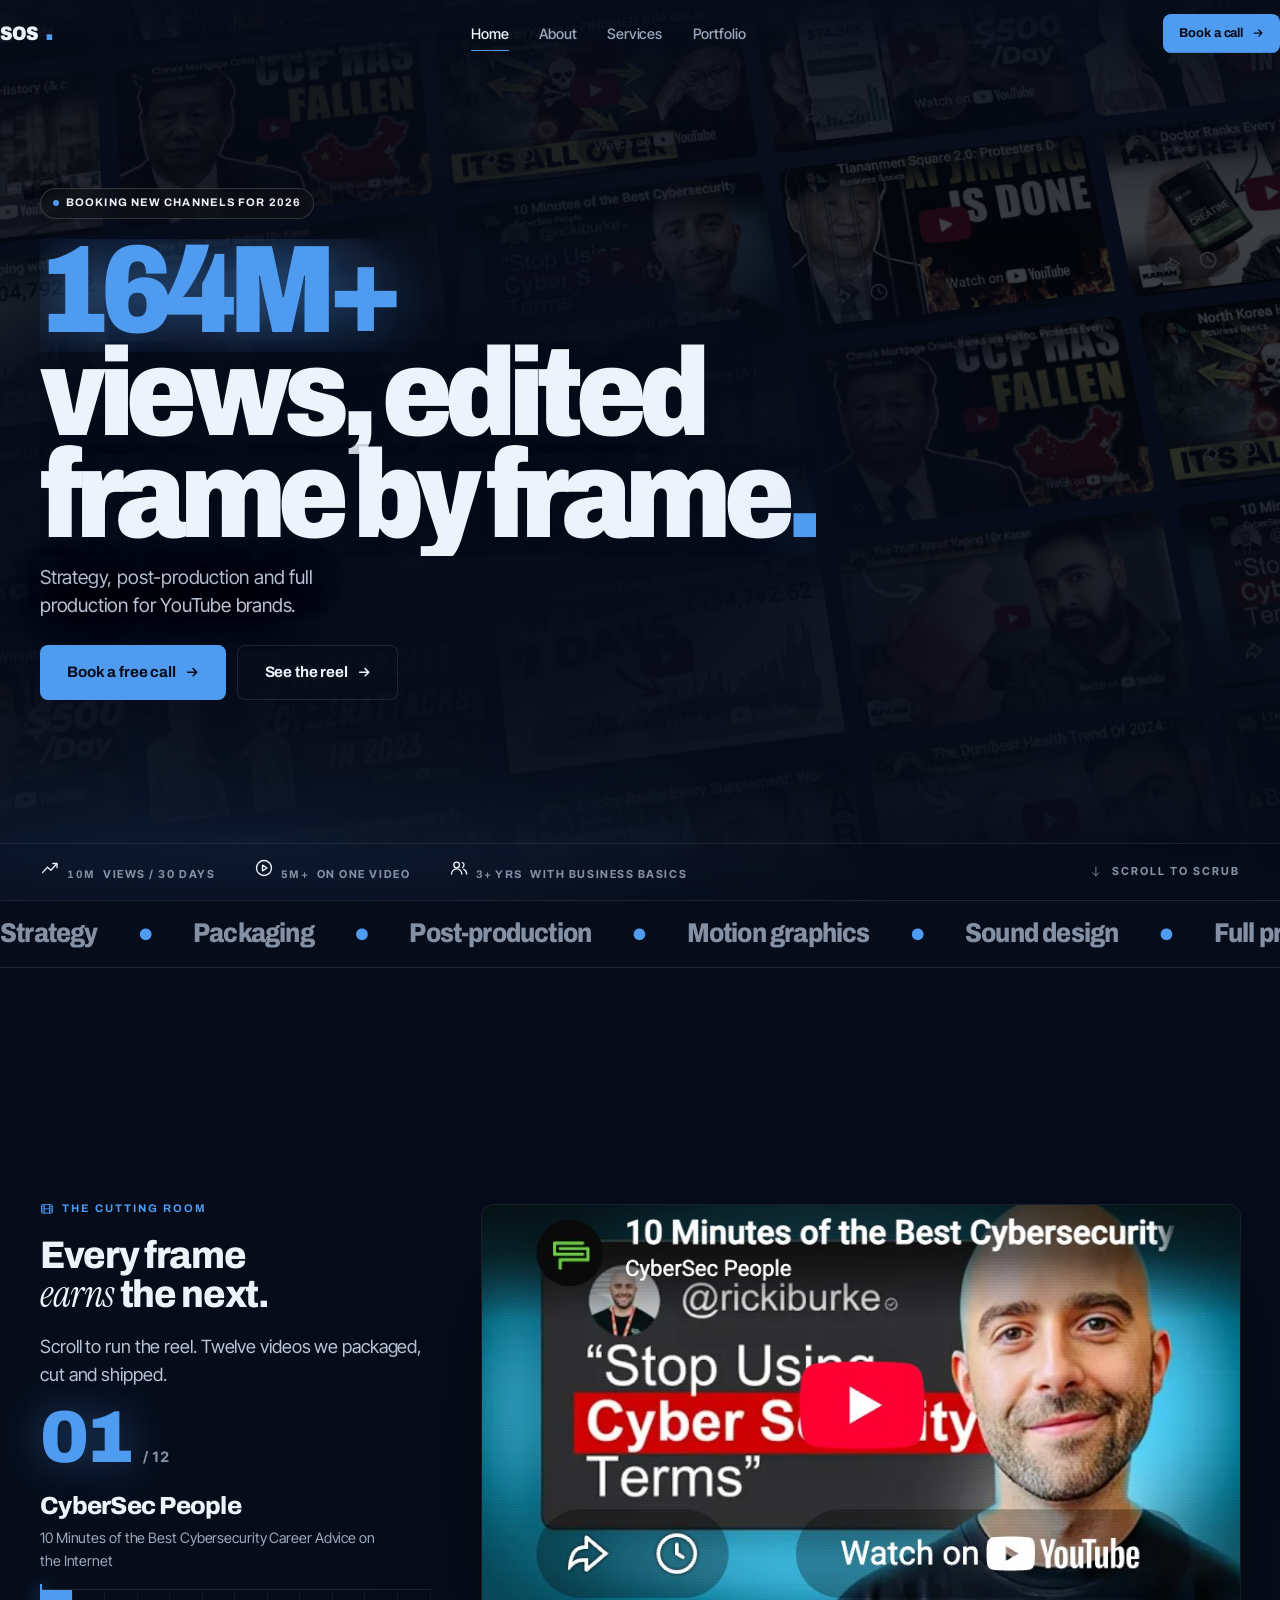
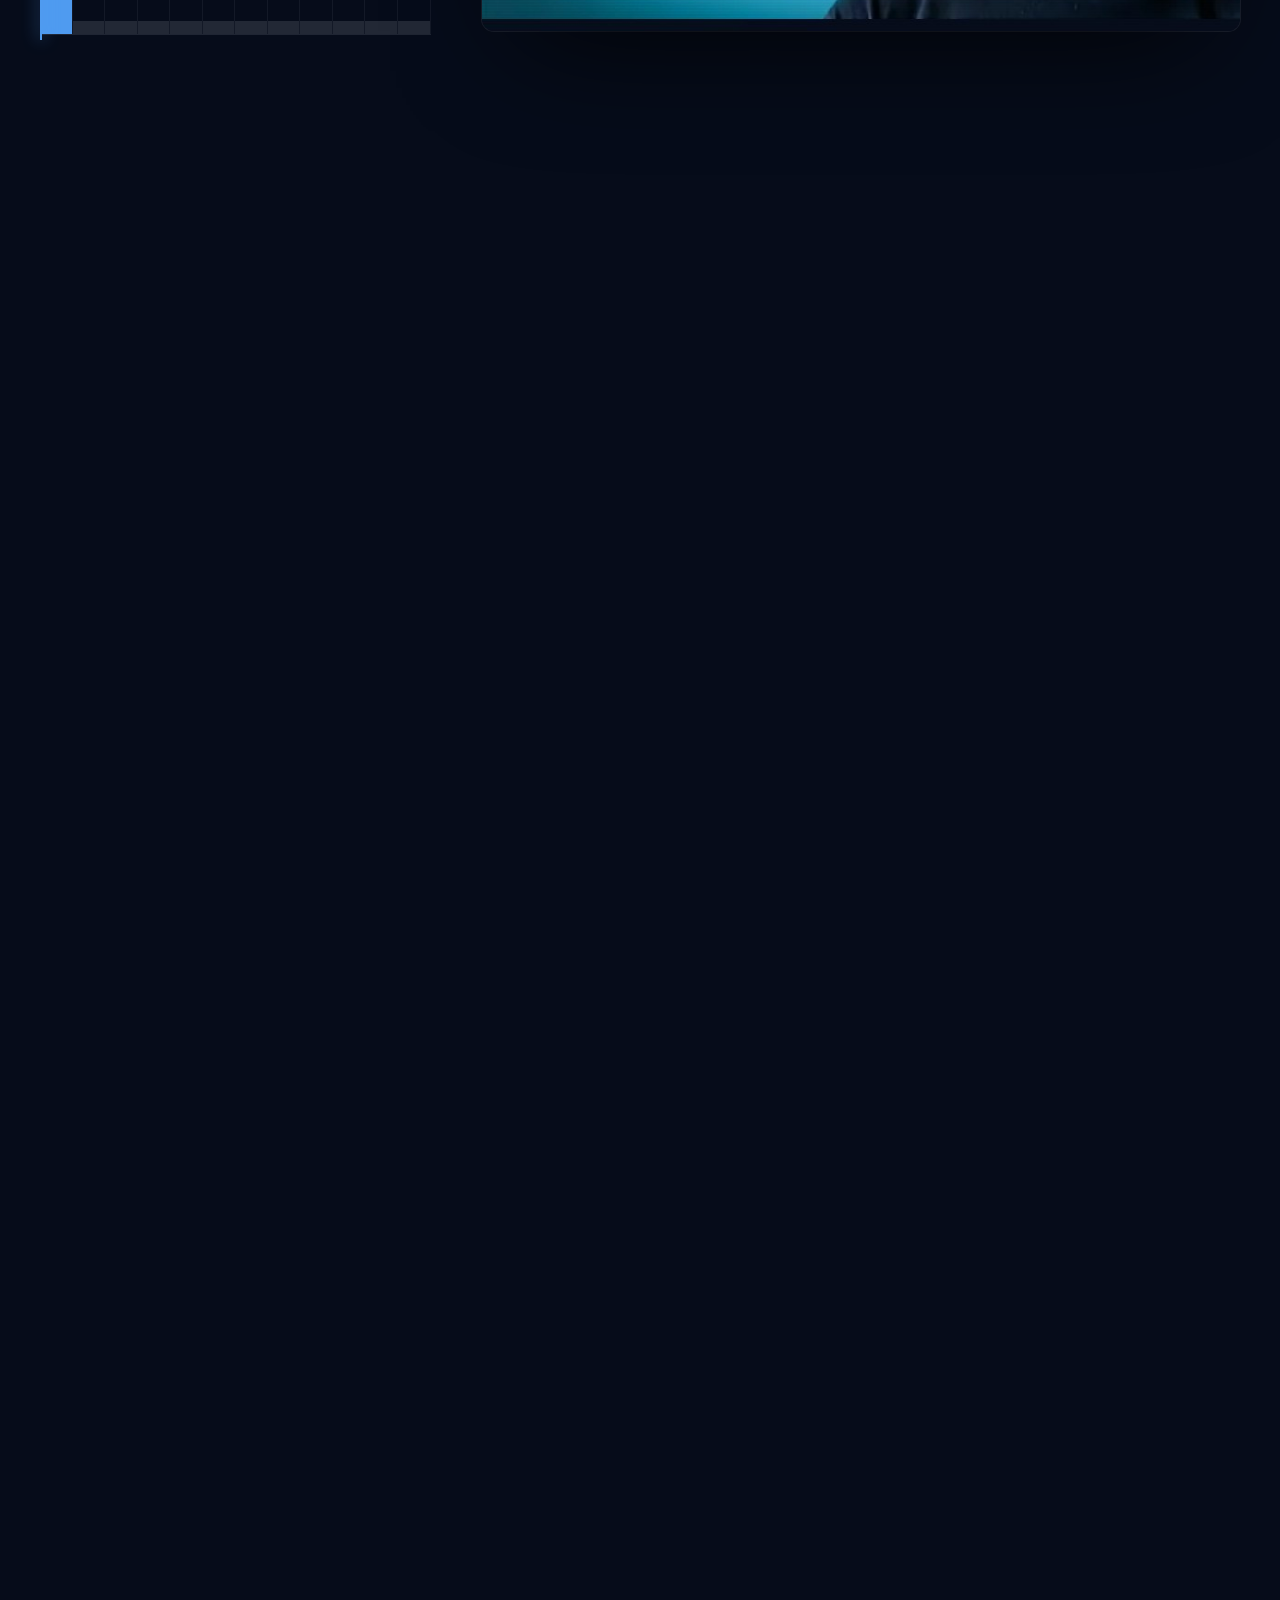
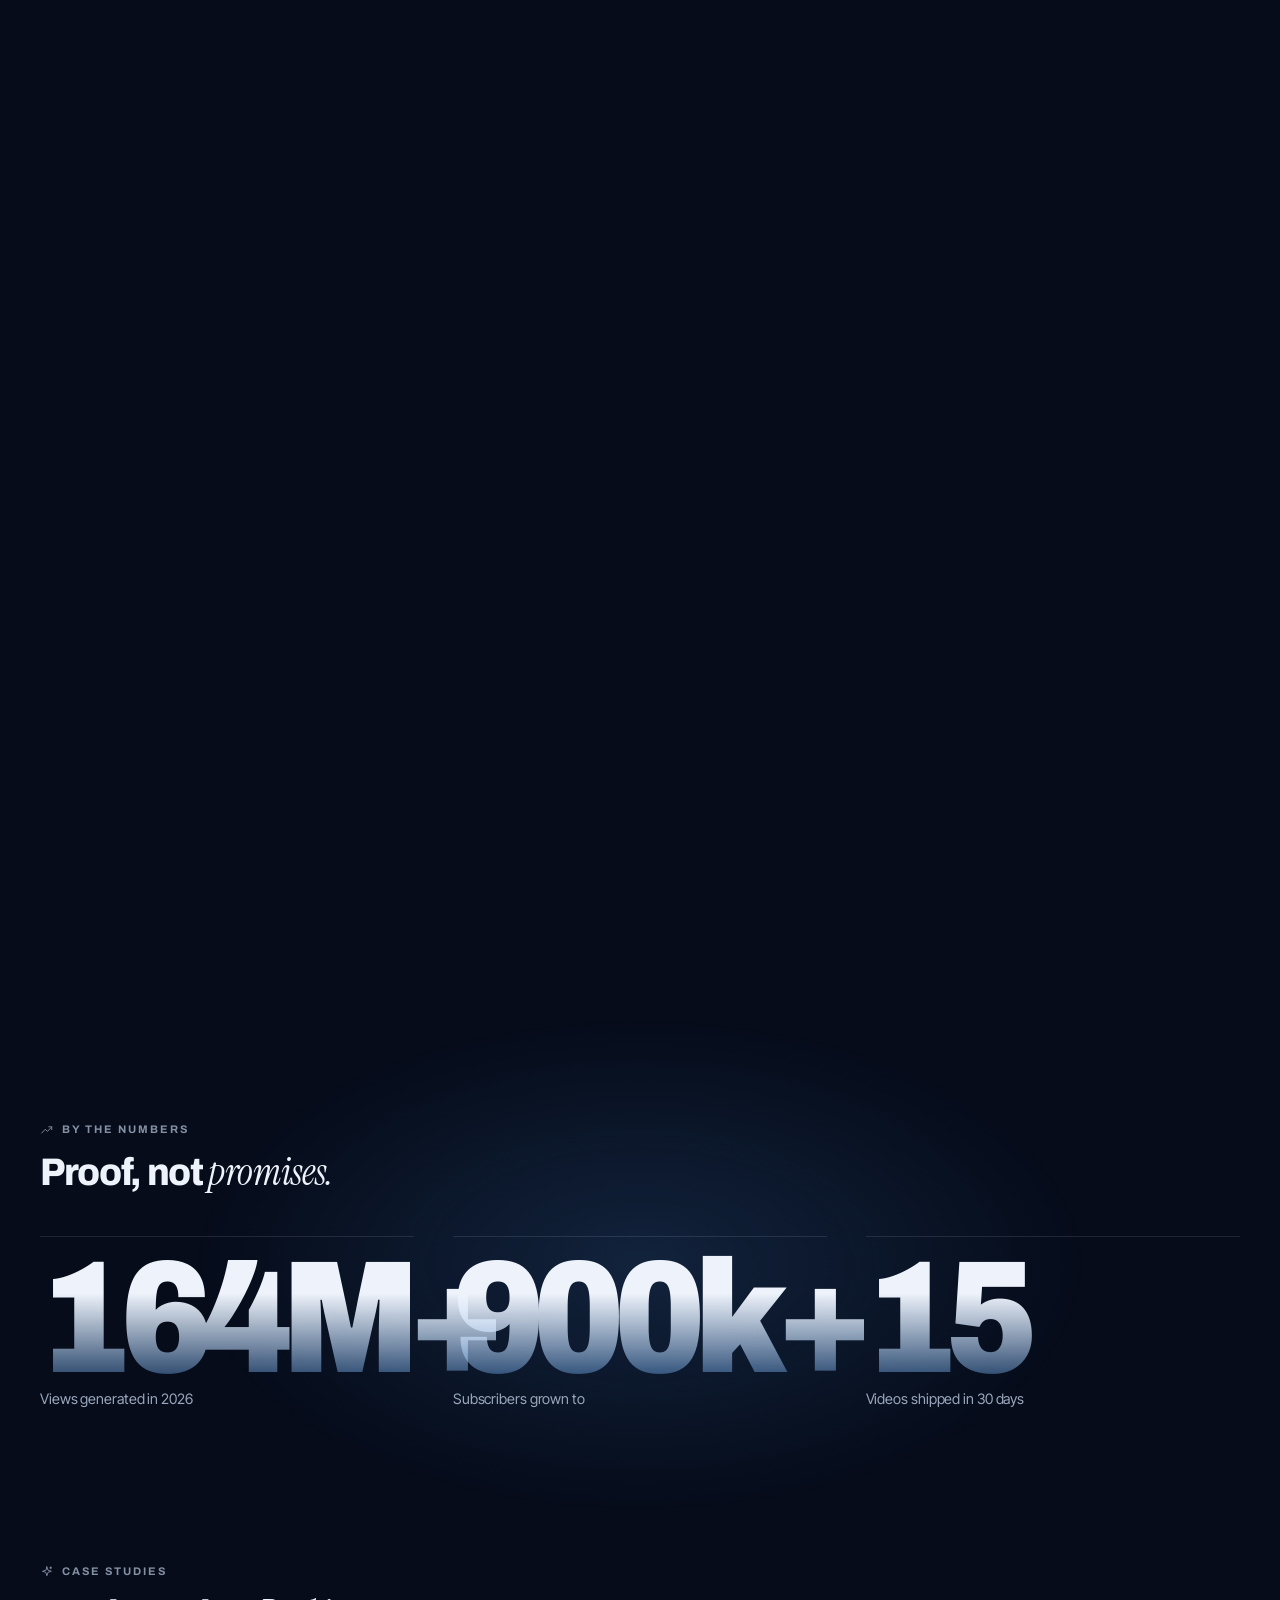
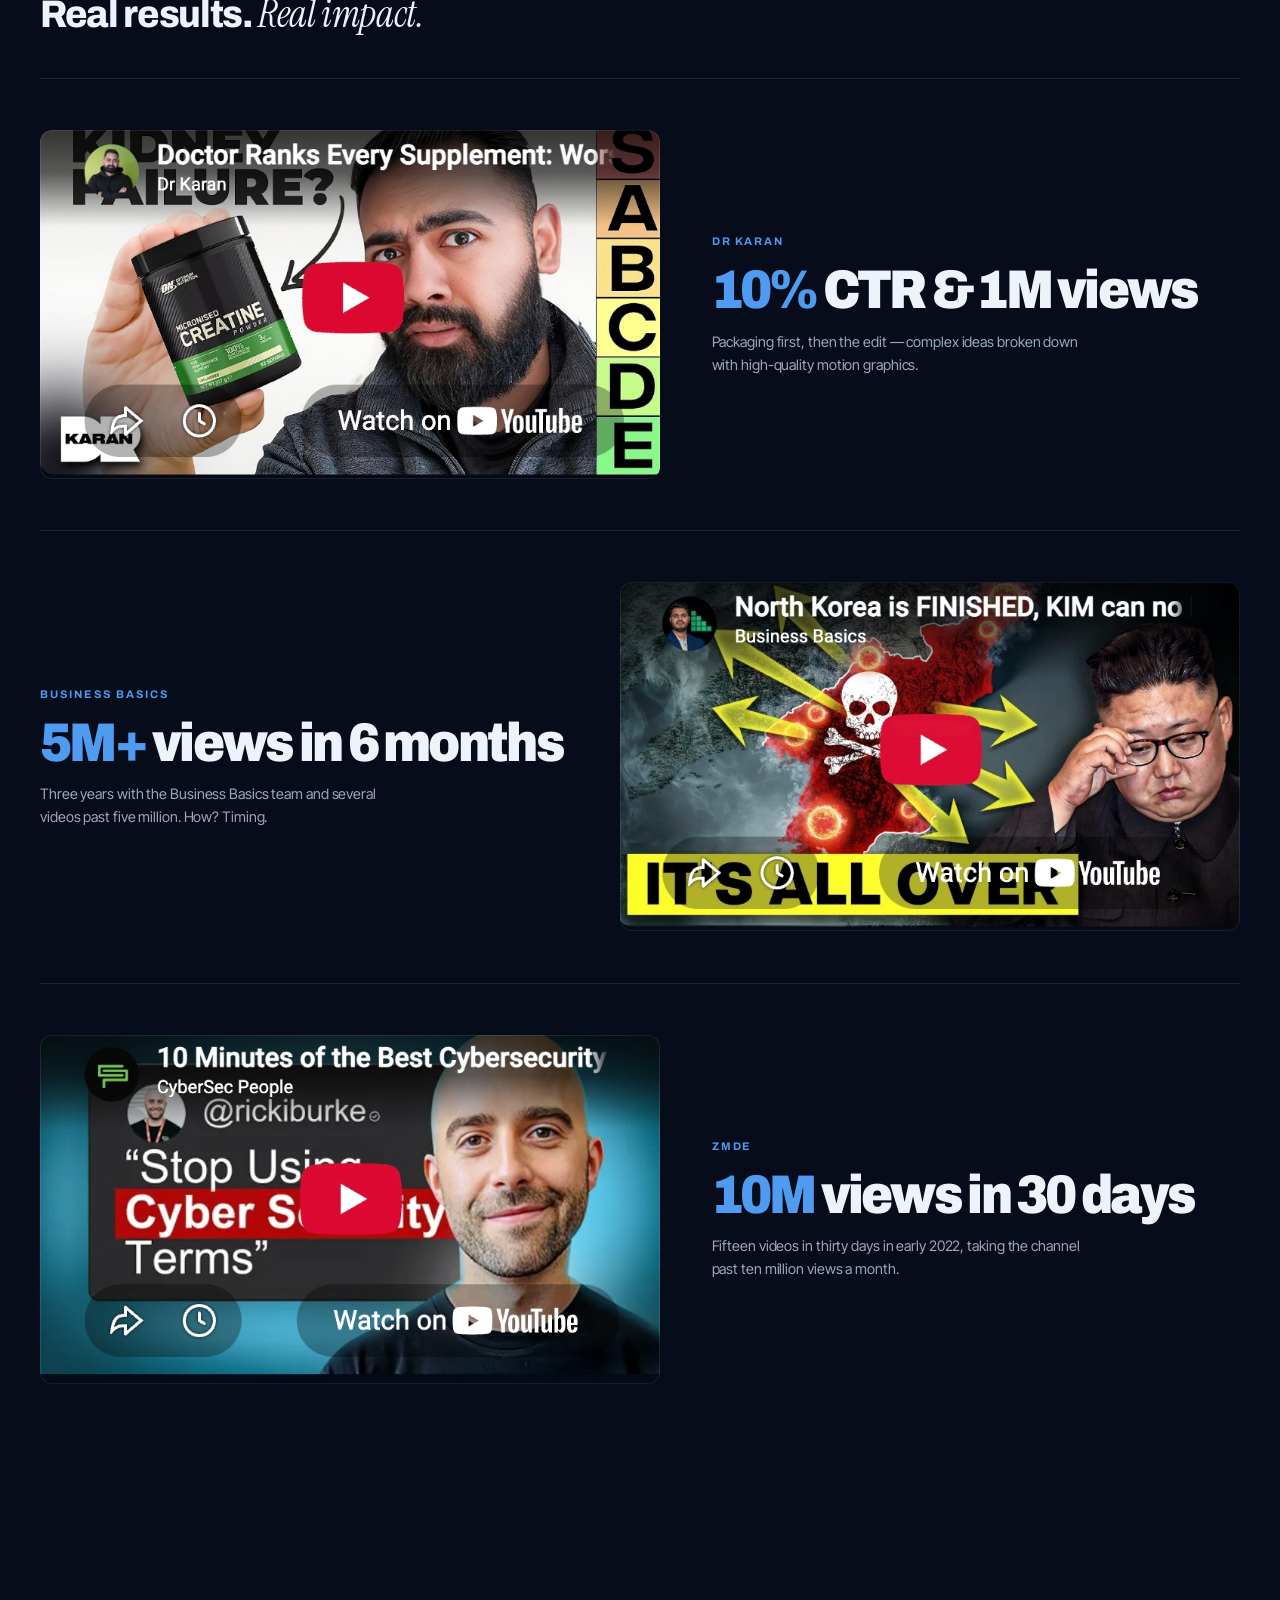
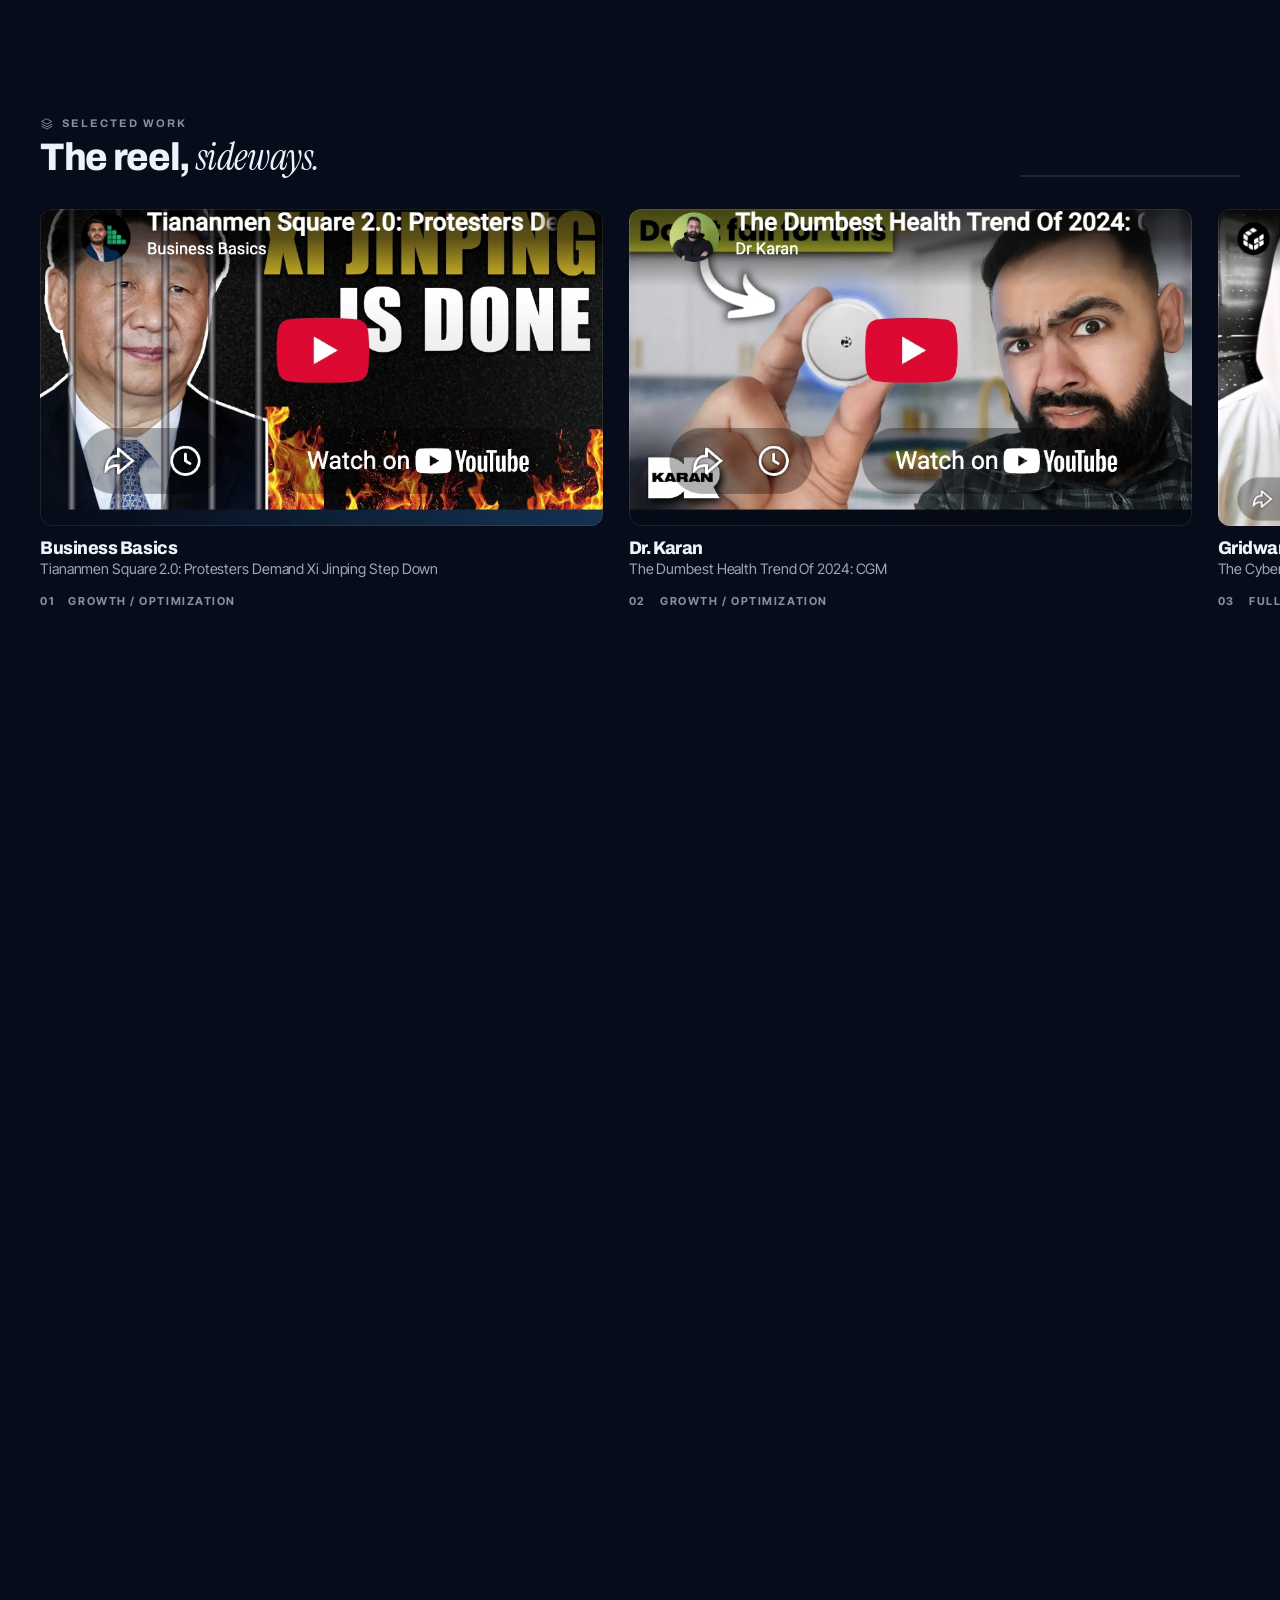
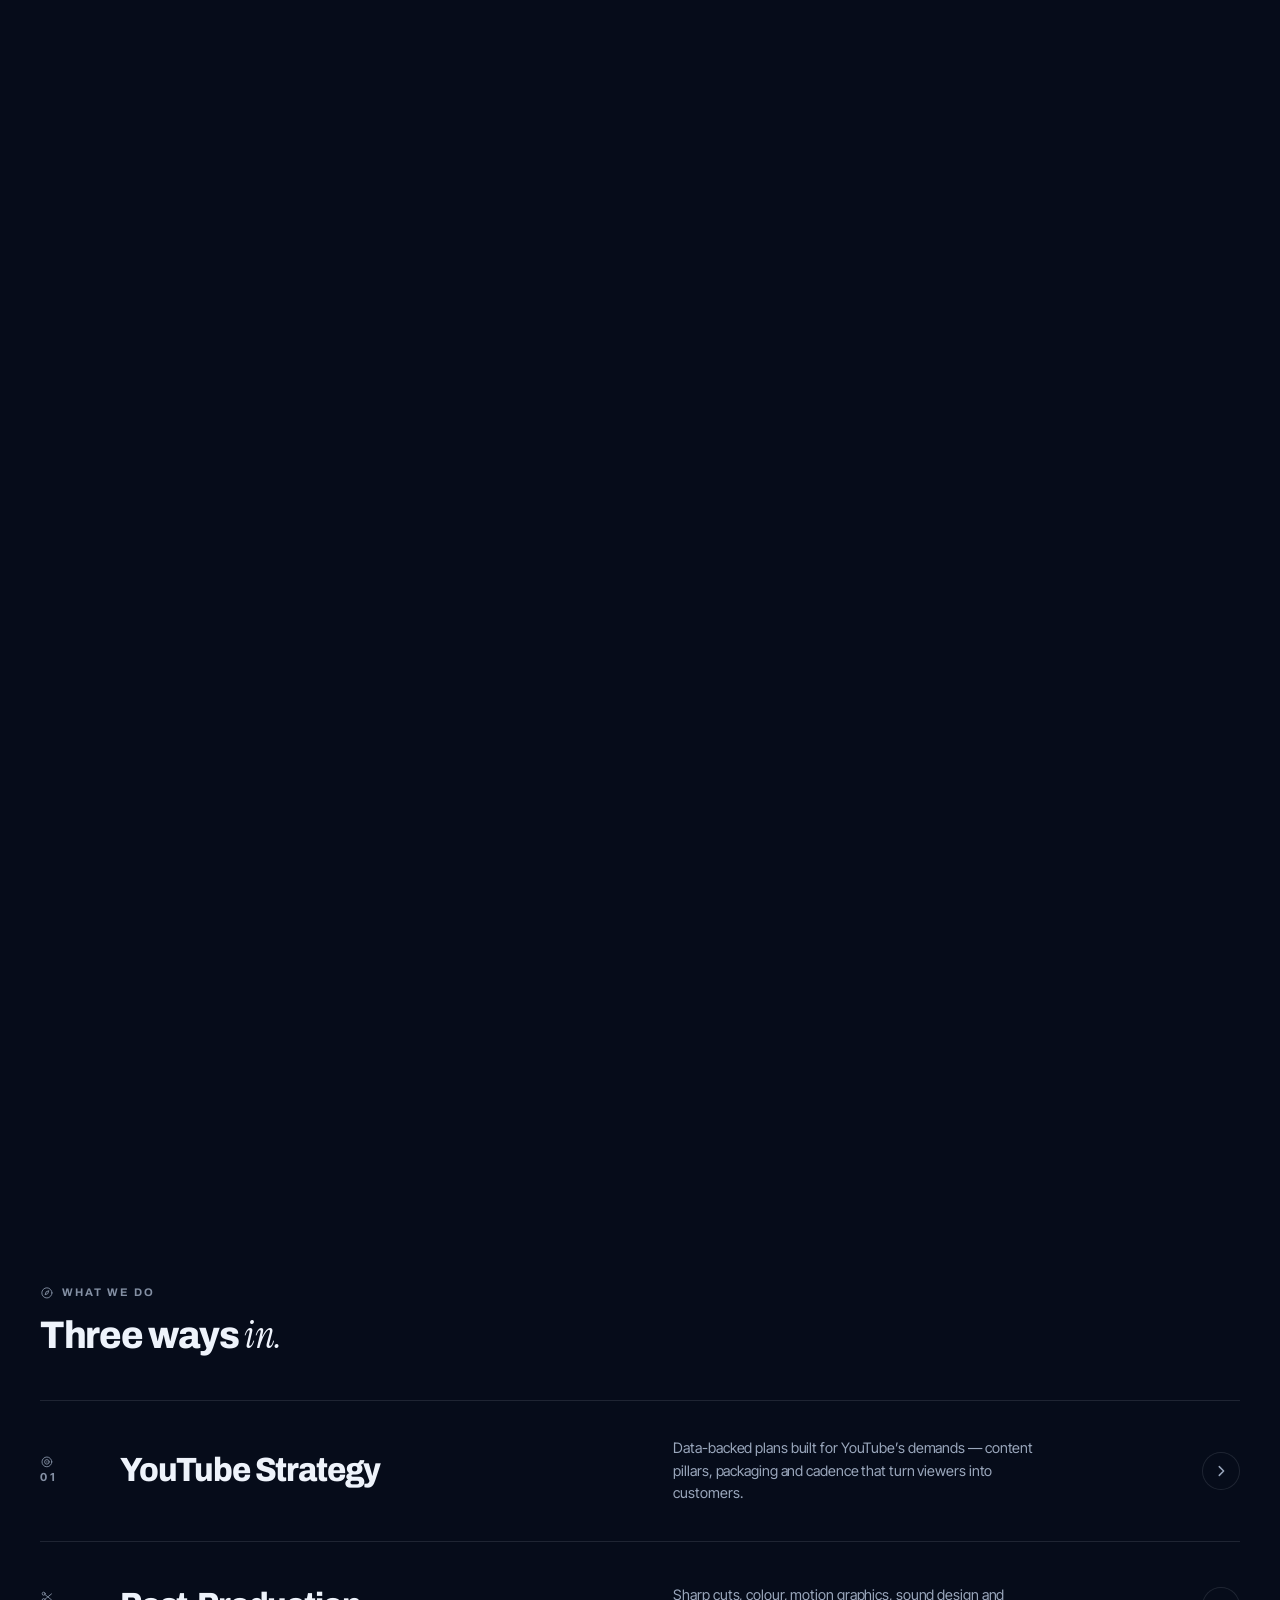
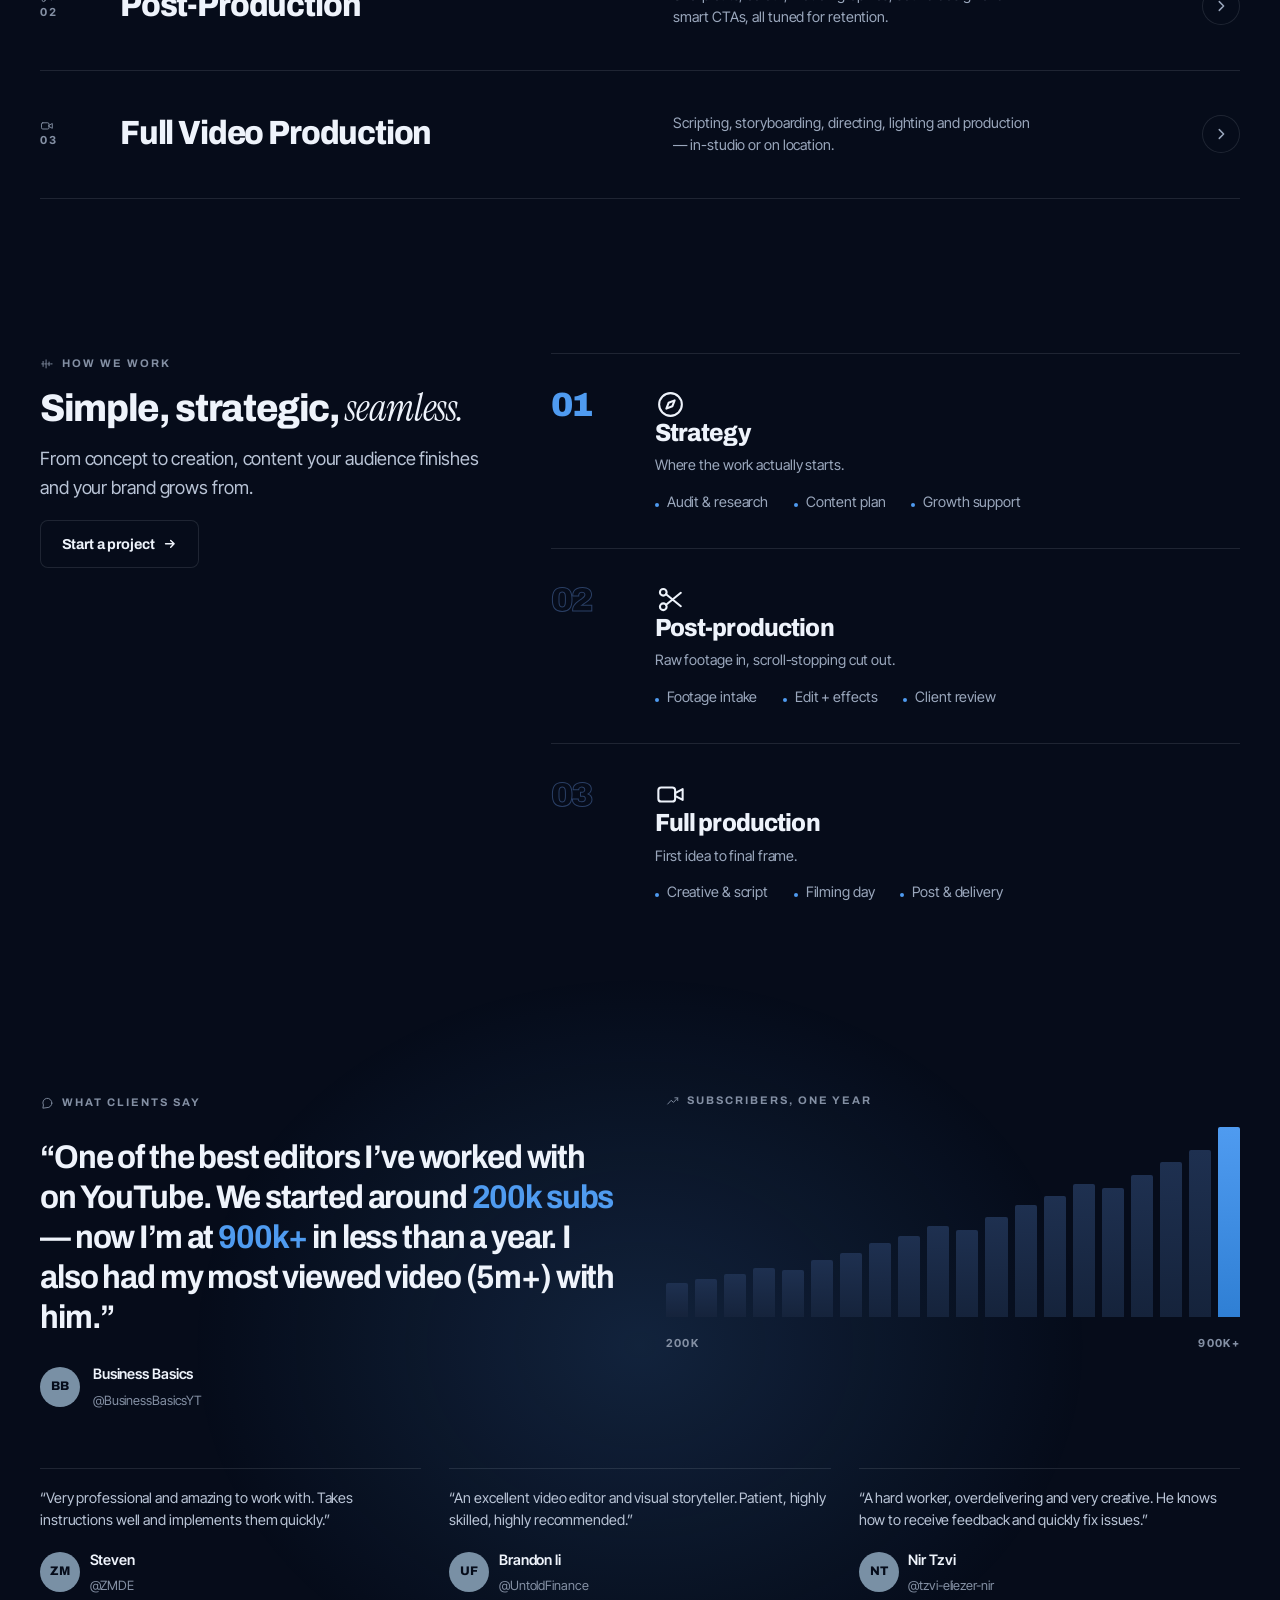
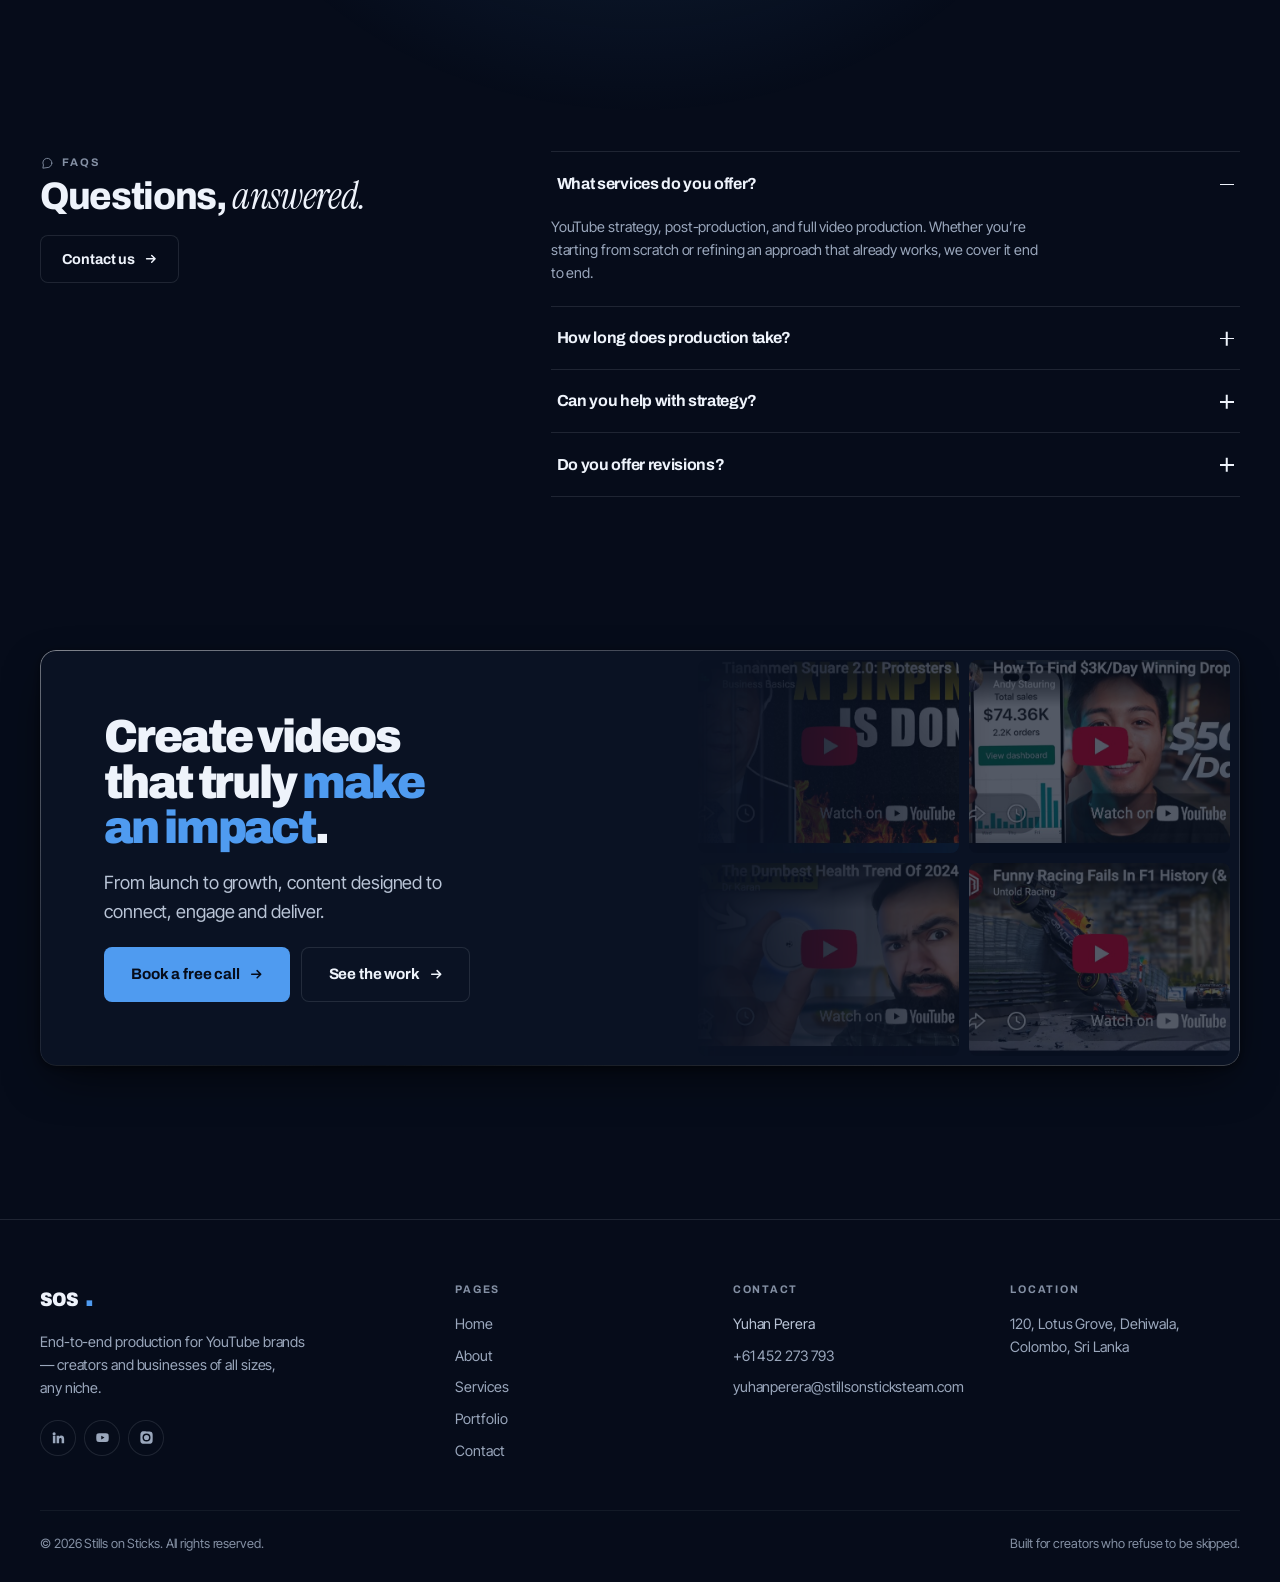
==== commit d43dfbdf: "Rebuild the home page as a showreel, not a layout Three rounds of feedback pointed the same way — "l" ====
--- a/index.html
+++ b/index.html
@@ -29,9 +29,17 @@
 <link rel="stylesheet" href="assets/css/glass.css">
 <link rel="stylesheet" href="assets/css/components.css">
 <link rel="stylesheet" href="assets/css/sections.css">
+<link rel="stylesheet" href="assets/css/cinema.css">
 </head>
 <body>
 <a class="skip-link" href="#main">Skip to content</a>
+<div class="intro" aria-hidden="true">
+  <div style="display:grid;justify-items:center">
+    <span class="intro__mark">SOS<em>.</em></span>
+    <span class="intro__bar"><i></i></span>
+    <span class="intro__pct">000</span>
+  </div>
+</div>
 <div class="atmos" aria-hidden="true"><div class="atmos__vignette"></div><div class="atmos__grain"></div></div>
 <div class="progress" aria-hidden="true"></div>
 
@@ -55,49 +63,66 @@
 
 <main id="main">
 
-<section class="hero">
-  <div class="shell hero__grid">
-    <div class="hero__copy">
-      <span class="gchip gchip--live" data-reveal><span class="dot" aria-hidden="true"></span>Taking on new channels</span>
-      <h1 class="hero__title">
-        <span class="line-mask"><span style="--w:0" class="hero__figure counter" data-count="164" data-suffix="M+">0</span></span>
-        <span class="line-mask"><span style="--w:1">views in 2026</span></span>
-        <span class="line-mask"><span style="--w:2">alone<em>.</em></span></span>
-      </h1>
-      <p class="lede" data-reveal style="--i:3">We don&rsquo;t just edit. We strategize, script and produce content that
-        fuels growth, builds engagement and drives real conversions.</p>
-      <div class="hero__cta" data-reveal style="--i:4"><a class="btn btn--primary btn--lg" href="contact.html"><span>Book a free call</span><svg class="arrow" viewBox="0 0 16 16" fill="none" aria-hidden="true"><path d="M3 8h10M9 4l4 4-4 4" stroke="currentColor" stroke-width="1.7" stroke-linecap="round" stroke-linejoin="round"/></svg></a><a class="btn btn--line btn--lg" href="portfolio.html"><span>See our work</span><svg class="arrow" viewBox="0 0 16 16" fill="none" aria-hidden="true"><path d="M3 8h10M9 4l4 4-4 4" stroke="currentColor" stroke-width="1.7" stroke-linecap="round" stroke-linejoin="round"/></svg></a></div>
-      <span class="cue" data-reveal style="--i:5" aria-hidden="true"><span class="cue__rail"></span>Scroll</span>
-    </div>
-    <div class="collage" data-reveal="right" data-parallax="0.05">
-      <div class="collage__item"><img src="assets/img/work/bb-tiananmen.jpg" alt="Still from &ldquo;Tiananmen Square 2.0: Protesters Demand Xi Jinping Step Down&rdquo; &mdash; Business Basics" width="821" height="462" sizes="(max-width:940px) 46vw, 23vw" loading="eager" fetchpriority="high" decoding="async"></div>
-      <div class="collage__item"><img src="assets/img/work/drkaran-cgm.jpg" alt="Still from &ldquo;The Dumbest Health Trend Of 2024: CGM&rdquo; &mdash; Dr. Karan" width="821" height="462" sizes="(max-width:940px) 46vw, 23vw" loading="eager" fetchpriority="high" decoding="async"></div>
-      <div class="collage__item"><img src="assets/img/work/andy-3k-day.jpg" alt="Still from &ldquo;How To Find $3K/Day Winning Dropshipping Products In 10 Minutes&rdquo; &mdash; Andy Stauring" width="821" height="462" sizes="(max-width:940px) 46vw, 23vw" loading="lazy" decoding="async"></div>
-      <div class="collage__item"><img src="assets/img/work/gridware-cyber.jpg" alt="Still from &ldquo;The Cyber Onslaught of 2023: Inside the Biggest Digital Disasters&rdquo; &mdash; Gridware" width="1251" height="704" sizes="(max-width:940px) 46vw, 23vw" loading="lazy" decoding="async"></div>
-    </div>
-  </div>
-</section>
-
-<section aria-label="Recent work">
-  <div class="reel" style="--speed:70s"><div class="reel__track"><div class="reel__item"><img src="assets/img/work/cybersec-career.jpg" alt="Still from &ldquo;10 Minutes of the Best Cybersecurity Career Advice on the Internet&rdquo; &mdash; CyberSec People" width="821" height="462" sizes="(max-width:700px) 60vw, 24vw" loading="lazy" decoding="async"></div><div class="reel__item"><img src="assets/img/work/untold-racing.jpg" alt="Still from &ldquo;Funny Racing Fails In F1 History (&amp; others)&rdquo; &mdash; Untold Racing" width="821" height="462" sizes="(max-width:700px) 60vw, 24vw" loading="lazy" decoding="async"></div><div class="reel__item"><img src="assets/img/work/jake-gordon.jpg" alt="Still from &ldquo;Beginner Tries Dropshipping with $0 (LIFE CHANGING)&rdquo; &mdash; Jake Gordon" width="821" height="462" sizes="(max-width:700px) 60vw, 24vw" loading="lazy" decoding="async"></div><div class="reel__item"><img src="assets/img/work/drkaran-cgm.jpg" alt="Still from &ldquo;The Dumbest Health Trend Of 2024: CGM&rdquo; &mdash; Dr. Karan" width="821" height="462" sizes="(max-width:700px) 60vw, 24vw" loading="lazy" decoding="async"></div><div class="reel__item"><img src="assets/img/work/andy-3k-day.jpg" alt="Still from &ldquo;How To Find $3K/Day Winning Dropshipping Products In 10 Minutes&rdquo; &mdash; Andy Stauring" width="821" height="462" sizes="(max-width:700px) 60vw, 24vw" loading="lazy" decoding="async"></div><div class="reel__item"><img src="assets/img/work/bb-tiananmen.jpg" alt="Still from &ldquo;Tiananmen Square 2.0: Protesters Demand Xi Jinping Step Down&rdquo; &mdash; Business Basics" width="821" height="462" sizes="(max-width:700px) 60vw, 24vw" loading="lazy" decoding="async"></div><div class="reel__item"><img src="assets/img/work/bb-china-mortgage.jpg" alt="Still from &ldquo;China&rsquo;s Mortgage Crisis, Banks are Failing, Protests Everywhere&rdquo; &mdash; Business Basics" width="1251" height="704" sizes="(max-width:700px) 60vw, 24vw" loading="lazy" decoding="async"></div><div class="reel__item"><img src="assets/img/work/drkaran-vaping.jpg" alt="Still from &ldquo;The Truth About Vaping&rdquo; &mdash; Dr Karan" width="1251" height="704" sizes="(max-width:700px) 60vw, 24vw" loading="lazy" decoding="async"></div><div class="reel__item"><img src="assets/img/work/andy-vision-pro.jpg" alt="Still from &ldquo;I Tried Dropshipping in Apple Vision Pro (RAW)&rdquo; &mdash; Andy Stauring" width="1251" height="704" sizes="(max-width:700px) 60vw, 24vw" loading="lazy" decoding="async"></div></div></div>
-  <div class="reel" style="--speed:84s;--dir:reverse"><div class="reel__track"><div class="reel__item"><img src="assets/img/work/bb-china-mortgage.jpg" alt="Still from &ldquo;China&rsquo;s Mortgage Crisis, Banks are Failing, Protests Everywhere&rdquo; &mdash; Business Basics" width="1251" height="704" sizes="(max-width:700px) 60vw, 24vw" loading="lazy" decoding="async"></div><div class="reel__item"><img src="assets/img/work/drkaran-vaping.jpg" alt="Still from &ldquo;The Truth About Vaping&rdquo; &mdash; Dr Karan" width="1251" height="704" sizes="(max-width:700px) 60vw, 24vw" loading="lazy" decoding="async"></div><div class="reel__item"><img src="assets/img/work/andy-vision-pro.jpg" alt="Still from &ldquo;I Tried Dropshipping in Apple Vision Pro (RAW)&rdquo; &mdash; Andy Stauring" width="1251" height="704" sizes="(max-width:700px) 60vw, 24vw" loading="lazy" decoding="async"></div><div class="reel__item"><img src="assets/img/work/gridware-cyber.jpg" alt="Still from &ldquo;The Cyber Onslaught of 2023: Inside the Biggest Digital Disasters&rdquo; &mdash; Gridware" width="1251" height="704" sizes="(max-width:700px) 60vw, 24vw" loading="lazy" decoding="async"></div><div class="reel__item"><img src="assets/img/work/drkaran-supplements.jpg" alt="Still from &ldquo;Doctor Ranks Every Supplement: Worst to Best&rdquo; &mdash; Dr Karan" width="821" height="462" sizes="(max-width:700px) 60vw, 24vw" loading="lazy" decoding="async"></div><div class="reel__item"><img src="assets/img/work/bb-north-korea.jpg" alt="Still from &ldquo;North Korea is FINISHED, KIM can no longer hide it&rdquo; &mdash; Business Basics" width="821" height="462" sizes="(max-width:700px) 60vw, 24vw" loading="lazy" decoding="async"></div><div class="reel__item"><img src="assets/img/work/cybersec-career.jpg" alt="Still from &ldquo;10 Minutes of the Best Cybersecurity Career Advice on the Internet&rdquo; &mdash; CyberSec People" width="821" height="462" sizes="(max-width:700px) 60vw, 24vw" loading="lazy" decoding="async"></div><div class="reel__item"><img src="assets/img/work/untold-racing.jpg" alt="Still from &ldquo;Funny Racing Fails In F1 History (&amp; others)&rdquo; &mdash; Untold Racing" width="821" height="462" sizes="(max-width:700px) 60vw, 24vw" loading="lazy" decoding="async"></div><div class="reel__item"><img src="assets/img/work/jake-gordon.jpg" alt="Still from &ldquo;Beginner Tries Dropshipping with $0 (LIFE CHANGING)&rdquo; &mdash; Jake Gordon" width="821" height="462" sizes="(max-width:700px) 60vw, 24vw" loading="lazy" decoding="async"></div></div></div>
-</section>
-
-<section class="section">
-  <div class="shell">
-    <p class="label" style="margin-block-end:1.1rem" data-reveal>Trusted by</p>
-    <div class="clients" data-reveal style="--i:1"><span>Business Basics</span><span>Dr Karan</span><span>ZMDE</span><span>Gridware</span><span>Uppercuts</span><span>Andy Stauring</span><span>CyberSec People</span><span>Untold Racing</span><span>Jake Gordon</span></div>
-  </div>
-</section>
-
-<section class="section" aria-labelledby="fig-h">
-  <div class="shell">
-    <h2 class="sr-only" id="fig-h">By the numbers</h2>
+<section class="cine">
+  <div class="cine__wall" aria-hidden="true"><div class="cine__plane"><div class="cine__col"><div class="cine__shot"><img src="assets/img/work/cybersec-career.jpg" alt="Still from &ldquo;10 Minutes of the Best Cybersecurity Career Advice on the Internet&rdquo; &mdash; CyberSec People" width="821" height="462" sizes="24vw" loading="lazy" decoding="async"></div><div class="cine__shot"><img src="assets/img/work/untold-racing.jpg" alt="Still from &ldquo;Funny Racing Fails In F1 History (&amp; others)&rdquo; &mdash; Untold Racing" width="821" height="462" sizes="24vw" loading="lazy" decoding="async"></div><div class="cine__shot"><img src="assets/img/work/jake-gordon.jpg" alt="Still from &ldquo;Beginner Tries Dropshipping with $0 (LIFE CHANGING)&rdquo; &mdash; Jake Gordon" width="821" height="462" sizes="24vw" loading="lazy" decoding="async"></div><div class="cine__shot"><img src="assets/img/work/drkaran-cgm.jpg" alt="Still from &ldquo;The Dumbest Health Trend Of 2024: CGM&rdquo; &mdash; Dr. Karan" width="821" height="462" sizes="24vw" loading="lazy" decoding="async"></div><div class="cine__shot"><img src="assets/img/work/andy-3k-day.jpg" alt="Still from &ldquo;How To Find $3K/Day Winning Dropshipping Products In 10 Minutes&rdquo; &mdash; Andy Stauring" width="821" height="462" sizes="24vw" loading="lazy" decoding="async"></div><div class="cine__shot"><img src="assets/img/work/cybersec-career.jpg" alt="Still from &ldquo;10 Minutes of the Best Cybersecurity Career Advice on the Internet&rdquo; &mdash; CyberSec People" width="821" height="462" sizes="24vw" loading="lazy" decoding="async"></div><div class="cine__shot"><img src="assets/img/work/untold-racing.jpg" alt="Still from &ldquo;Funny Racing Fails In F1 History (&amp; others)&rdquo; &mdash; Untold Racing" width="821" height="462" sizes="24vw" loading="lazy" decoding="async"></div><div class="cine__shot"><img src="assets/img/work/jake-gordon.jpg" alt="Still from &ldquo;Beginner Tries Dropshipping with $0 (LIFE CHANGING)&rdquo; &mdash; Jake Gordon" width="821" height="462" sizes="24vw" loading="lazy" decoding="async"></div><div class="cine__shot"><img src="assets/img/work/drkaran-cgm.jpg" alt="Still from &ldquo;The Dumbest Health Trend Of 2024: CGM&rdquo; &mdash; Dr. Karan" width="821" height="462" sizes="24vw" loading="lazy" decoding="async"></div><div class="cine__shot"><img src="assets/img/work/andy-3k-day.jpg" alt="Still from &ldquo;How To Find $3K/Day Winning Dropshipping Products In 10 Minutes&rdquo; &mdash; Andy Stauring" width="821" height="462" sizes="24vw" loading="lazy" decoding="async"></div></div><div class="cine__col"><div class="cine__shot"><img src="assets/img/work/bb-tiananmen.jpg" alt="Still from &ldquo;Tiananmen Square 2.0: Protesters Demand Xi Jinping Step Down&rdquo; &mdash; Business Basics" width="821" height="462" sizes="24vw" loading="lazy" decoding="async"></div><div class="cine__shot"><img src="assets/img/work/bb-china-mortgage.jpg" alt="Still from &ldquo;China&rsquo;s Mortgage Crisis, Banks are Failing, Protests Everywhere&rdquo; &mdash; Business Basics" width="1251" height="704" sizes="24vw" loading="lazy" decoding="async"></div><div class="cine__shot"><img src="assets/img/work/drkaran-vaping.jpg" alt="Still from &ldquo;The Truth About Vaping&rdquo; &mdash; Dr Karan" width="1251" height="704" sizes="24vw" loading="lazy" decoding="async"></div><div class="cine__shot"><img src="assets/img/work/andy-vision-pro.jpg" alt="Still from &ldquo;I Tried Dropshipping in Apple Vision Pro (RAW)&rdquo; &mdash; Andy Stauring" width="1251" height="704" sizes="24vw" loading="lazy" decoding="async"></div><div class="cine__shot"><img src="assets/img/work/gridware-cyber.jpg" alt="Still from &ldquo;The Cyber Onslaught of 2023: Inside the Biggest Digital Disasters&rdquo; &mdash; Gridware" width="1251" height="704" sizes="24vw" loading="lazy" decoding="async"></div><div class="cine__shot"><img src="assets/img/work/bb-tiananmen.jpg" alt="Still from &ldquo;Tiananmen Square 2.0: Protesters Demand Xi Jinping Step Down&rdquo; &mdash; Business Basics" width="821" height="462" sizes="24vw" loading="lazy" decoding="async"></div><div class="cine__shot"><img src="assets/img/work/bb-china-mortgage.jpg" alt="Still from &ldquo;China&rsquo;s Mortgage Crisis, Banks are Failing, Protests Everywhere&rdquo; &mdash; Business Basics" width="1251" height="704" sizes="24vw" loading="lazy" decoding="async"></div><div class="cine__shot"><img src="assets/img/work/drkaran-vaping.jpg" alt="Still from &ldquo;The Truth About Vaping&rdquo; &mdash; Dr Karan" width="1251" height="704" sizes="24vw" loading="lazy" decoding="async"></div><div class="cine__shot"><img src="assets/img/work/andy-vision-pro.jpg" alt="Still from &ldquo;I Tried Dropshipping in Apple Vision Pro (RAW)&rdquo; &mdash; Andy Stauring" width="1251" height="704" sizes="24vw" loading="lazy" decoding="async"></div><div class="cine__shot"><img src="assets/img/work/gridware-cyber.jpg" alt="Still from &ldquo;The Cyber Onslaught of 2023: Inside the Biggest Digital Disasters&rdquo; &mdash; Gridware" width="1251" height="704" sizes="24vw" loading="lazy" decoding="async"></div></div><div class="cine__col"><div class="cine__shot"><img src="assets/img/work/drkaran-supplements.jpg" alt="Still from &ldquo;Doctor Ranks Every Supplement: Worst to Best&rdquo; &mdash; Dr Karan" width="821" height="462" sizes="24vw" loading="lazy" decoding="async"></div><div class="cine__shot"><img src="assets/img/work/bb-north-korea.jpg" alt="Still from &ldquo;North Korea is FINISHED, KIM can no longer hide it&rdquo; &mdash; Business Basics" width="821" height="462" sizes="24vw" loading="lazy" decoding="async"></div><div class="cine__shot"><img src="assets/img/work/cybersec-career.jpg" alt="Still from &ldquo;10 Minutes of the Best Cybersecurity Career Advice on the Internet&rdquo; &mdash; CyberSec People" width="821" height="462" sizes="24vw" loading="lazy" decoding="async"></div><div class="cine__shot"><img src="assets/img/work/untold-racing.jpg" alt="Still from &ldquo;Funny Racing Fails In F1 History (&amp; others)&rdquo; &mdash; Untold Racing" width="821" height="462" sizes="24vw" loading="lazy" decoding="async"></div><div class="cine__shot"><img src="assets/img/work/jake-gordon.jpg" alt="Still from &ldquo;Beginner Tries Dropshipping with $0 (LIFE CHANGING)&rdquo; &mdash; Jake Gordon" width="821" height="462" sizes="24vw" loading="lazy" decoding="async"></div><div class="cine__shot"><img src="assets/img/work/drkaran-supplements.jpg" alt="Still from &ldquo;Doctor Ranks Every Supplement: Worst to Best&rdquo; &mdash; Dr Karan" width="821" height="462" sizes="24vw" loading="lazy" decoding="async"></div><div class="cine__shot"><img src="assets/img/work/bb-north-korea.jpg" alt="Still from &ldquo;North Korea is FINISHED, KIM can no longer hide it&rdquo; &mdash; Business Basics" width="821" height="462" sizes="24vw" loading="lazy" decoding="async"></div><div class="cine__shot"><img src="assets/img/work/cybersec-career.jpg" alt="Still from &ldquo;10 Minutes of the Best Cybersecurity Career Advice on the Internet&rdquo; &mdash; CyberSec People" width="821" height="462" sizes="24vw" loading="lazy" decoding="async"></div><div class="cine__shot"><img src="assets/img/work/untold-racing.jpg" alt="Still from &ldquo;Funny Racing Fails In F1 History (&amp; others)&rdquo; &mdash; Untold Racing" width="821" height="462" sizes="24vw" loading="lazy" decoding="async"></div><div class="cine__shot"><img src="assets/img/work/jake-gordon.jpg" alt="Still from &ldquo;Beginner Tries Dropshipping with $0 (LIFE CHANGING)&rdquo; &mdash; Jake Gordon" width="821" height="462" sizes="24vw" loading="lazy" decoding="async"></div></div><div class="cine__col"><div class="cine__shot"><img src="assets/img/work/drkaran-cgm.jpg" alt="Still from &ldquo;The Dumbest Health Trend Of 2024: CGM&rdquo; &mdash; Dr. Karan" width="821" height="462" sizes="24vw" loading="lazy" decoding="async"></div><div class="cine__shot"><img src="assets/img/work/andy-3k-day.jpg" alt="Still from &ldquo;How To Find $3K/Day Winning Dropshipping Products In 10 Minutes&rdquo; &mdash; Andy Stauring" width="821" height="462" sizes="24vw" loading="lazy" decoding="async"></div><div class="cine__shot"><img src="assets/img/work/bb-tiananmen.jpg" alt="Still from &ldquo;Tiananmen Square 2.0: Protesters Demand Xi Jinping Step Down&rdquo; &mdash; Business Basics" width="821" height="462" sizes="24vw" loading="lazy" decoding="async"></div><div class="cine__shot"><img src="assets/img/work/bb-china-mortgage.jpg" alt="Still from &ldquo;China&rsquo;s Mortgage Crisis, Banks are Failing, Protests Everywhere&rdquo; &mdash; Business Basics" width="1251" height="704" sizes="24vw" loading="lazy" decoding="async"></div><div class="cine__shot"><img src="assets/img/work/drkaran-vaping.jpg" alt="Still from &ldquo;The Truth About Vaping&rdquo; &mdash; Dr Karan" width="1251" height="704" sizes="24vw" loading="lazy" decoding="async"></div><div class="cine__shot"><img src="assets/img/work/drkaran-cgm.jpg" alt="Still from &ldquo;The Dumbest Health Trend Of 2024: CGM&rdquo; &mdash; Dr. Karan" width="821" height="462" sizes="24vw" loading="lazy" decoding="async"></div><div class="cine__shot"><img src="assets/img/work/andy-3k-day.jpg" alt="Still from &ldquo;How To Find $3K/Day Winning Dropshipping Products In 10 Minutes&rdquo; &mdash; Andy Stauring" width="821" height="462" sizes="24vw" loading="lazy" decoding="async"></div><div class="cine__shot"><img src="assets/img/work/bb-tiananmen.jpg" alt="Still from &ldquo;Tiananmen Square 2.0: Protesters Demand Xi Jinping Step Down&rdquo; &mdash; Business Basics" width="821" height="462" sizes="24vw" loading="lazy" decoding="async"></div><div class="cine__shot"><img src="assets/img/work/bb-china-mortgage.jpg" alt="Still from &ldquo;China&rsquo;s Mortgage Crisis, Banks are Failing, Protests Everywhere&rdquo; &mdash; Business Basics" width="1251" height="704" sizes="24vw" loading="lazy" decoding="async"></div><div class="cine__shot"><img src="assets/img/work/drkaran-vaping.jpg" alt="Still from &ldquo;The Truth About Vaping&rdquo; &mdash; Dr Karan" width="1251" height="704" sizes="24vw" loading="lazy" decoding="async"></div></div><div class="cine__col"><div class="cine__shot"><img src="assets/img/work/andy-vision-pro.jpg" alt="Still from &ldquo;I Tried Dropshipping in Apple Vision Pro (RAW)&rdquo; &mdash; Andy Stauring" width="1251" height="704" sizes="24vw" loading="lazy" decoding="async"></div><div class="cine__shot"><img src="assets/img/work/gridware-cyber.jpg" alt="Still from &ldquo;The Cyber Onslaught of 2023: Inside the Biggest Digital Disasters&rdquo; &mdash; Gridware" width="1251" height="704" sizes="24vw" loading="lazy" decoding="async"></div><div class="cine__shot"><img src="assets/img/work/drkaran-supplements.jpg" alt="Still from &ldquo;Doctor Ranks Every Supplement: Worst to Best&rdquo; &mdash; Dr Karan" width="821" height="462" sizes="24vw" loading="lazy" decoding="async"></div><div class="cine__shot"><img src="assets/img/work/bb-north-korea.jpg" alt="Still from &ldquo;North Korea is FINISHED, KIM can no longer hide it&rdquo; &mdash; Business Basics" width="821" height="462" sizes="24vw" loading="lazy" decoding="async"></div><div class="cine__shot"><img src="assets/img/work/cybersec-career.jpg" alt="Still from &ldquo;10 Minutes of the Best Cybersecurity Career Advice on the Internet&rdquo; &mdash; CyberSec People" width="821" height="462" sizes="24vw" loading="lazy" decoding="async"></div><div class="cine__shot"><img src="assets/img/work/andy-vision-pro.jpg" alt="Still from &ldquo;I Tried Dropshipping in Apple Vision Pro (RAW)&rdquo; &mdash; Andy Stauring" width="1251" height="704" sizes="24vw" loading="lazy" decoding="async"></div><div class="cine__shot"><img src="assets/img/work/gridware-cyber.jpg" alt="Still from &ldquo;The Cyber Onslaught of 2023: Inside the Biggest Digital Disasters&rdquo; &mdash; Gridware" width="1251" height="704" sizes="24vw" loading="lazy" decoding="async"></div><div class="cine__shot"><img src="assets/img/work/drkaran-supplements.jpg" alt="Still from &ldquo;Doctor Ranks Every Supplement: Worst to Best&rdquo; &mdash; Dr Karan" width="821" height="462" sizes="24vw" loading="lazy" decoding="async"></div><div class="cine__shot"><img src="assets/img/work/bb-north-korea.jpg" alt="Still from &ldquo;North Korea is FINISHED, KIM can no longer hide it&rdquo; &mdash; Business Basics" width="821" height="462" sizes="24vw" loading="lazy" decoding="async"></div><div class="cine__shot"><img src="assets/img/work/cybersec-career.jpg" alt="Still from &ldquo;10 Minutes of the Best Cybersecurity Career Advice on the Internet&rdquo; &mdash; CyberSec People" width="821" height="462" sizes="24vw" loading="lazy" decoding="async"></div></div></div></div>
+  <div class="cine__veil" aria-hidden="true"></div>
+
+  <div class="shell cine__body">
+    <span class="gchip gchip--live"><span class="dot" aria-hidden="true"></span>Booking new channels for 2026</span>
+    <h1 class="cine__title">
+      <span class="line-mask"><span style="--w:0"><em class="counter" data-count="164" data-suffix="M+">0</em></span></span>
+      <span class="line-mask"><span style="--w:1">views, edited</span></span>
+      <span class="line-mask"><span style="--w:2">frame by frame<em>.</em></span></span>
+      <span class="sm">Strategy, post-production and full production for YouTube brands.</span>
+    </h1>
+    <div class="hero__cta"><a class="btn btn--primary btn--lg" href="contact.html"><span>Book a free call</span><svg class="arrow" viewBox="0 0 16 16" fill="none" aria-hidden="true"><path d="M3 8h10M9 4l4 4-4 4" stroke="currentColor" stroke-width="1.7" stroke-linecap="round" stroke-linejoin="round"/></svg></a><a class="btn btn--line btn--lg" href="portfolio.html"><span>See the reel</span><svg class="arrow" viewBox="0 0 16 16" fill="none" aria-hidden="true"><path d="M3 8h10M9 4l4 4-4 4" stroke="currentColor" stroke-width="1.7" stroke-linecap="round" stroke-linejoin="round"/></svg></a></div>
+  </div>
+
+  <div class="cine__hud" aria-hidden="false">
+    <div class="shell cine__hud-in">
+      <div class="hud-stats">
+        <span class="hud-stat"><svg class="ico" viewBox="0 0 24 24" aria-hidden="true"><path d="M3 17.5 9 11l4 3.6 7.2-7.6"/><path d="M15.4 6.6h5v5"/></svg><b><span class="counter" data-count="10" data-suffix="M">0</span></b><span>views / 30 days</span></span>
+        <span class="hud-stat"><svg class="ico" viewBox="0 0 24 24" aria-hidden="true"><circle cx="12" cy="12" r="9"/><path d="M10.2 8.6 15.6 12l-5.4 3.4z"/></svg><b><span class="counter" data-count="5" data-suffix="M+">0</span></b><span>on one video</span></span>
+        <span class="hud-stat"><svg class="ico" viewBox="0 0 24 24" aria-hidden="true"><circle cx="9.2" cy="8.4" r="3.4"/><path d="M3 19.2a6.2 6.2 0 0 1 12.4 0"/><path d="M16.2 5.4a3.4 3.4 0 0 1 0 6M17.6 13.6a6.2 6.2 0 0 1 3.6 5.6"/></svg><b><span class="counter" data-count="3" data-suffix="+ yrs">0</span></b><span>with Business Basics</span></span>
+      </div>
+      <span class="cue"><svg class="ico" viewBox="0 0 24 24" aria-hidden="true"><path d="M12 4v15M6.6 13.4 12 19l5.4-5.6"/></svg> Scroll to scrub</span>
+    </div>
+  </div>
+</section>
+
+<div class="ticker" style="--speed:40s"><div class="ticker__track"><span class="ticker__item">Strategy<i>&#9679;</i>Packaging<i>&#9679;</i>Post-production<i>&#9679;</i>Motion graphics<i>&#9679;</i>Sound design<i>&#9679;</i>Full production<i>&#9679;</i></span></div></div>
+
+<section class="pin" data-pin data-scrub aria-labelledby="scrub-h">
+  <div class="pin__stage">
+    <div class="shell scrub">
+      <div class="scrub__hud">
+        <p class="label label--red"><svg class="ico" viewBox="0 0 24 24" aria-hidden="true"><rect x="2.6" y="4.6" width="18.8" height="14.8" rx="2"/><path d="M7.4 4.6v14.8M16.6 4.6v14.8M2.6 12h18.8M2.6 8.3h4.8M2.6 15.7h4.8M16.6 8.3h4.8M16.6 15.7h4.8"/></svg> The cutting room</p>
+        <h2 class="h2" id="scrub-h">Every frame <span class="serif">earns</span> the next.</h2>
+        <p class="lede">Scroll to run the reel. Twelve videos we packaged, cut and shipped.</p>
+        <div class="scrub__meta">
+          <span class="scrub__idx">01</span><span class="scrub__total">/ 12</span>
+        </div>
+        <div>
+          <p class="scrub__client">CyberSec People</p>
+          <p class="scrub__title">10 Minutes of the Best Cybersecurity Career Advice on the Internet</p>
+        </div>
+        <div class="scrub__rail"><span class="scrub__tick is-on"></span><span class="scrub__tick"></span><span class="scrub__tick"></span><span class="scrub__tick"></span><span class="scrub__tick"></span><span class="scrub__tick"></span><span class="scrub__tick"></span><span class="scrub__tick"></span><span class="scrub__tick"></span><span class="scrub__tick"></span><span class="scrub__tick"></span><span class="scrub__tick"></span><span class="scrub__head"></span></div>
+      </div>
+      <div class="scrub__frame"><img src="assets/img/work/cybersec-career.jpg" alt="" width="821" height="462" data-client="CyberSec People" data-vtitle="10 Minutes of the Best Cybersecurity Career Advice on the Internet" loading="lazy" decoding="async" class="is-on"><img src="assets/img/work/untold-racing.jpg" alt="" width="821" height="462" data-client="Untold Racing" data-vtitle="Funny Racing Fails In F1 History (&amp; others)" loading="lazy" decoding="async" class=""><img src="assets/img/work/jake-gordon.jpg" alt="" width="821" height="462" data-client="Jake Gordon" data-vtitle="Beginner Tries Dropshipping with $0 (LIFE CHANGING)" loading="lazy" decoding="async" class=""><img src="assets/img/work/drkaran-cgm.jpg" alt="" width="821" height="462" data-client="Dr. Karan" data-vtitle="The Dumbest Health Trend Of 2024: CGM" loading="lazy" decoding="async" class=""><img src="assets/img/work/andy-3k-day.jpg" alt="" width="821" height="462" data-client="Andy Stauring" data-vtitle="How To Find $3K/Day Winning Dropshipping Products In 10 Minutes" loading="lazy" decoding="async" class=""><img src="assets/img/work/bb-tiananmen.jpg" alt="" width="821" height="462" data-client="Business Basics" data-vtitle="Tiananmen Square 2.0: Protesters Demand Xi Jinping Step Down" loading="lazy" decoding="async" class=""><img src="assets/img/work/bb-china-mortgage.jpg" alt="" width="1251" height="704" data-client="Business Basics" data-vtitle="China&rsquo;s Mortgage Crisis, Banks are Failing, Protests Everywhere" loading="lazy" decoding="async" class=""><img src="assets/img/work/drkaran-vaping.jpg" alt="" width="1251" height="704" data-client="Dr Karan" data-vtitle="The Truth About Vaping" loading="lazy" decoding="async" class=""><img src="assets/img/work/andy-vision-pro.jpg" alt="" width="1251" height="704" data-client="Andy Stauring" data-vtitle="I Tried Dropshipping in Apple Vision Pro (RAW)" loading="lazy" decoding="async" class=""><img src="assets/img/work/gridware-cyber.jpg" alt="" width="1251" height="704" data-client="Gridware" data-vtitle="The Cyber Onslaught of 2023: Inside the Biggest Digital Disasters" loading="lazy" decoding="async" class=""><img src="assets/img/work/drkaran-supplements.jpg" alt="" width="821" height="462" data-client="Dr Karan" data-vtitle="Doctor Ranks Every Supplement: Worst to Best" loading="lazy" decoding="async" class=""><img src="assets/img/work/bb-north-korea.jpg" alt="" width="821" height="462" data-client="Business Basics" data-vtitle="North Korea is FINISHED, KIM can no longer hide it" loading="lazy" decoding="async" class=""></div>
+    </div>
+  </div>
+</section>
+
+<section class="section bloom" aria-labelledby="fig-h">
+  <div class="shell">
+    <div class="section-head">
+      <p class="label" data-reveal><svg class="ico" viewBox="0 0 24 24" aria-hidden="true"><path d="M3 17.5 9 11l4 3.6 7.2-7.6"/><path d="M15.4 6.6h5v5"/></svg> By the numbers</p>
+      <h2 class="h2" id="fig-h" data-reveal style="--i:1">Proof, not <span class="serif">promises.</span></h2>
+    </div>
     <div class="figs" data-reveal-group>
-      <div class="fig" data-reveal><p class="fig__n"><span class="counter" data-count="164" data-suffix="M+">0</span></p><p class="fig__k">Views generated in 2026</p></div>
-      <div class="fig" data-reveal><p class="fig__n"><span class="counter" data-count="10" data-suffix="M">0</span></p><p class="fig__k">Views in a single 30 days</p></div>
-      <div class="fig" data-reveal><p class="fig__n"><span class="counter" data-count="5" data-suffix="M+">0</span></p><p class="fig__k">Views on one video</p></div>
-      <div class="fig" data-reveal><p class="fig__n"><span class="counter" data-count="3" data-suffix="+">0</span></p><p class="fig__k">Years with Business Basics</p></div>
+      <div class="fig" data-reveal><p class="bignum"><span class="counter" data-count="164" data-suffix="M+">0</span></p><p class="fig__k">Views generated in 2026</p></div>
+      <div class="fig" data-reveal><p class="bignum"><span class="counter" data-count="900" data-suffix="k+">0</span></p><p class="fig__k">Subscribers grown to</p></div>
+      <div class="fig" data-reveal><p class="bignum"><span class="counter" data-count="15" data-suffix="">0</span></p><p class="fig__k">Videos shipped in 30 days</p></div>
     </div>
   </div>
 </section>
@@ -105,35 +130,33 @@
 <section class="section" aria-labelledby="cases-h">
   <div class="shell">
     <div class="section-head">
-      <p class="label" data-reveal>Case studies</p>
+      <p class="label" data-reveal><svg class="ico" viewBox="0 0 24 24" aria-hidden="true"><path d="M12 3.2 13.9 9l5.8 1.9-5.8 1.9L12 18.6 10.1 12.8 4.3 10.9 10.1 9z"/><path d="M18.6 3.4v3M17.1 4.9h3"/></svg> Case studies</p>
       <h2 class="h2" id="cases-h" data-reveal style="--i:1">Real results. <span class="serif">Real impact.</span></h2>
     </div>
     <div class="cases"><article class="case" data-reveal-group><div class="case__media" data-wipe><div class="wk__shot"><img src="assets/img/work/drkaran-supplements.jpg" alt="Still from &ldquo;Doctor Ranks Every Supplement: Worst to Best&rdquo; &mdash; Dr Karan" width="821" height="462" sizes="(max-width:860px) 92vw, 54vw" loading="lazy" decoding="async"></div></div><div class="case__body"><p class="label label--red" data-reveal>Dr Karan</p><h3 class="case__stat" data-reveal style="--i:1"><em>10%</em> CTR &amp; 1M views</h3><p class="case__copy" data-reveal style="--i:2">Packaging first, then the edit &mdash; complex ideas broken down with high-quality motion graphics.</p></div></article><article class="case" data-reveal-group><div class="case__media" data-wipe><div class="wk__shot"><img src="assets/img/work/bb-north-korea.jpg" alt="Still from &ldquo;North Korea is FINISHED, KIM can no longer hide it&rdquo; &mdash; Business Basics" width="821" height="462" sizes="(max-width:860px) 92vw, 54vw" loading="lazy" decoding="async"></div></div><div class="case__body"><p class="label label--red" data-reveal>Business Basics</p><h3 class="case__stat" data-reveal style="--i:1"><em>5M+</em> views in 6 months</h3><p class="case__copy" data-reveal style="--i:2">Three years with the Business Basics team and several videos past five million. How? Timing.</p></div></article><article class="case" data-reveal-group><div class="case__media" data-wipe><div class="wk__shot"><img src="assets/img/work/cybersec-career.jpg" alt="Still from &ldquo;10 Minutes of the Best Cybersecurity Career Advice on the Internet&rdquo; &mdash; CyberSec People" width="821" height="462" sizes="(max-width:860px) 92vw, 54vw" loading="lazy" decoding="async"></div></div><div class="case__body"><p class="label label--red" data-reveal>ZMDE</p><h3 class="case__stat" data-reveal style="--i:1"><em>10M</em> views in 30 days</h3><p class="case__copy" data-reveal style="--i:2">Fifteen videos in thirty days in early 2022, taking the channel past ten million views a month.</p></div></article></div>
   </div>
 </section>
 
-<div class="ticker" style="--speed:40s"><div class="ticker__track"><span class="ticker__item">Strategy<i>&#9679;</i>Post-production<i>&#9679;</i>Full production<i>&#9679;</i>Packaging<i>&#9679;</i>Motion graphics<i>&#9679;</i>Sound design<i>&#9679;</i></span></div></div>
-
-<section class="section" aria-labelledby="work-h">
-  <div class="shell">
-    <div class="section-head" style="display:flex;justify-content:space-between;align-items:end;gap:1.5rem;flex-wrap:wrap">
-      <div>
-        <p class="label" data-reveal>Selected work</p>
-        <h2 class="h2" data-reveal style="--i:1" id="work-h">Ideas, <span class="serif">rendered.</span></h2>
-      </div>
-      <div data-reveal style="--i:2"><a class="btn btn--text" href="portfolio.html"><span>All work</span><svg class="arrow" viewBox="0 0 16 16" fill="none" aria-hidden="true"><path d="M3 8h10M9 4l4 4-4 4" stroke="currentColor" stroke-width="1.7" stroke-linecap="round" stroke-linejoin="round"/></svg></a></div>
-    </div>
-    <div class="grid grid-4" data-reveal-group><article class="wk" data-cat="post" data-reveal><div class="wk__shot" data-wipe data-title="China&rsquo;s Mortgage Crisis, Banks are Failing, Protests Everywhere"><img src="assets/img/work/bb-china-mortgage.jpg" alt="Still from &ldquo;China&rsquo;s Mortgage Crisis, Banks are Failing, Protests Everywhere&rdquo; &mdash; Business Basics" width="1251" height="704" sizes="(max-width:620px) 92vw, (max-width:1000px) 46vw, 23vw" loading="lazy" decoding="async"></div><div><h3 class="wk__client">Business Basics</h3><p class="wk__desc">China&rsquo;s Mortgage Crisis, Banks are Failing, Protests Everywhere</p></div><p class="wk__meta"><span>Post-Production</span></p></article><article class="wk" data-cat="post" data-reveal><div class="wk__shot" data-wipe data-title="The Truth About Vaping"><img src="assets/img/work/drkaran-vaping.jpg" alt="Still from &ldquo;The Truth About Vaping&rdquo; &mdash; Dr Karan" width="1251" height="704" sizes="(max-width:620px) 92vw, (max-width:1000px) 46vw, 23vw" loading="lazy" decoding="async"></div><div><h3 class="wk__client">Dr Karan</h3><p class="wk__desc">The Truth About Vaping</p></div><p class="wk__meta"><span>Post-Production</span></p></article><article class="wk" data-cat="full" data-reveal><div class="wk__shot" data-wipe data-title="I Tried Dropshipping in Apple Vision Pro (RAW)"><img src="assets/img/work/andy-vision-pro.jpg" alt="Still from &ldquo;I Tried Dropshipping in Apple Vision Pro (RAW)&rdquo; &mdash; Andy Stauring" width="1251" height="704" sizes="(max-width:620px) 92vw, (max-width:1000px) 46vw, 23vw" loading="lazy" decoding="async"></div><div><h3 class="wk__client">Andy Stauring</h3><p class="wk__desc">I Tried Dropshipping in Apple Vision Pro (RAW)</p></div><p class="wk__meta"><span>Full Production</span></p></article><article class="wk" data-cat="full" data-reveal><div class="wk__shot" data-wipe data-title="The Cyber Onslaught of 2023: Inside the Biggest Digital Disasters"><img src="assets/img/work/gridware-cyber.jpg" alt="Still from &ldquo;The Cyber Onslaught of 2023: Inside the Biggest Digital Disasters&rdquo; &mdash; Gridware" width="1251" height="704" sizes="(max-width:620px) 92vw, (max-width:1000px) 46vw, 23vw" loading="lazy" decoding="async"></div><div><h3 class="wk__client">Gridware</h3><p class="wk__desc">The Cyber Onslaught of 2023: Inside the Biggest Digital Disasters</p></div><p class="wk__meta"><span>Full Production</span></p></article></div>
+<section class="pin" data-pin data-hgal aria-labelledby="hg-h">
+  <div class="pin__stage">
+    <div class="shell hgal__head">
+      <div>
+        <p class="label"><svg class="ico" viewBox="0 0 24 24" aria-hidden="true"><path d="m12 3.4 8.6 4.5-8.6 4.5-8.6-4.5z"/><path d="m3.4 12.6 8.6 4.5 8.6-4.5"/><path d="m3.4 16.4 8.6 4.5 8.6-4.5"/></svg> Selected work</p>
+        <h2 class="h2" id="hg-h">The reel, <span class="serif">sideways.</span></h2>
+      </div>
+      <span class="hgal__prog"><i></i></span>
+    </div>
+    <div class="hgal"><div class="hgal__track"><article class="hgal__card wk"><div class="wk__shot"><img src="assets/img/work/bb-tiananmen.jpg" alt="Still from &ldquo;Tiananmen Square 2.0: Protesters Demand Xi Jinping Step Down&rdquo; &mdash; Business Basics" width="821" height="462" sizes="(max-width:700px) 80vw, 36vw" loading="lazy" decoding="async"></div><div><h3 class="wk__client">Business Basics</h3><p class="wk__desc">Tiananmen Square 2.0: Protesters Demand Xi Jinping Step Down</p></div><p class="wk__meta"><span>01</span><span>Growth / Optimization</span></p></article><article class="hgal__card wk"><div class="wk__shot"><img src="assets/img/work/drkaran-cgm.jpg" alt="Still from &ldquo;The Dumbest Health Trend Of 2024: CGM&rdquo; &mdash; Dr. Karan" width="821" height="462" sizes="(max-width:700px) 80vw, 36vw" loading="lazy" decoding="async"></div><div><h3 class="wk__client">Dr. Karan</h3><p class="wk__desc">The Dumbest Health Trend Of 2024: CGM</p></div><p class="wk__meta"><span>02</span><span>Growth / Optimization</span></p></article><article class="hgal__card wk"><div class="wk__shot"><img src="assets/img/work/gridware-cyber.jpg" alt="Still from &ldquo;The Cyber Onslaught of 2023: Inside the Biggest Digital Disasters&rdquo; &mdash; Gridware" width="1251" height="704" sizes="(max-width:700px) 80vw, 36vw" loading="lazy" decoding="async"></div><div><h3 class="wk__client">Gridware</h3><p class="wk__desc">The Cyber Onslaught of 2023: Inside the Biggest Digital Disasters</p></div><p class="wk__meta"><span>03</span><span>Full Production</span></p></article><article class="hgal__card wk"><div class="wk__shot"><img src="assets/img/work/andy-vision-pro.jpg" alt="Still from &ldquo;I Tried Dropshipping in Apple Vision Pro (RAW)&rdquo; &mdash; Andy Stauring" width="1251" height="704" sizes="(max-width:700px) 80vw, 36vw" loading="lazy" decoding="async"></div><div><h3 class="wk__client">Andy Stauring</h3><p class="wk__desc">I Tried Dropshipping in Apple Vision Pro (RAW)</p></div><p class="wk__meta"><span>04</span><span>Full Production</span></p></article><article class="hgal__card wk"><div class="wk__shot"><img src="assets/img/work/cybersec-career.jpg" alt="Still from &ldquo;10 Minutes of the Best Cybersecurity Career Advice on the Internet&rdquo; &mdash; CyberSec People" width="821" height="462" sizes="(max-width:700px) 80vw, 36vw" loading="lazy" decoding="async"></div><div><h3 class="wk__client">CyberSec People</h3><p class="wk__desc">10 Minutes of the Best Cybersecurity Career Advice on the Internet</p></div><p class="wk__meta"><span>05</span><span>Growth / Optimization</span></p></article><article class="hgal__card wk"><div class="wk__shot"><img src="assets/img/work/bb-china-mortgage.jpg" alt="Still from &ldquo;China&rsquo;s Mortgage Crisis, Banks are Failing, Protests Everywhere&rdquo; &mdash; Business Basics" width="1251" height="704" sizes="(max-width:700px) 80vw, 36vw" loading="lazy" decoding="async"></div><div><h3 class="wk__client">Business Basics</h3><p class="wk__desc">China&rsquo;s Mortgage Crisis, Banks are Failing, Protests Everywhere</p></div><p class="wk__meta"><span>06</span><span>Post-Production</span></p></article><article class="hgal__card wk"><div class="wk__shot"><img src="assets/img/work/andy-3k-day.jpg" alt="Still from &ldquo;How To Find $3K/Day Winning Dropshipping Products In 10 Minutes&rdquo; &mdash; Andy Stauring" width="821" height="462" sizes="(max-width:700px) 80vw, 36vw" loading="lazy" decoding="async"></div><div><h3 class="wk__client">Andy Stauring</h3><p class="wk__desc">How To Find $3K/Day Winning Dropshipping Products In 10 Minutes</p></div><p class="wk__meta"><span>07</span><span>Growth / Optimization</span></p></article><article class="hgal__card wk"><div class="wk__shot"><img src="assets/img/work/drkaran-vaping.jpg" alt="Still from &ldquo;The Truth About Vaping&rdquo; &mdash; Dr Karan" width="1251" height="704" sizes="(max-width:700px) 80vw, 36vw" loading="lazy" decoding="async"></div><div><h3 class="wk__client">Dr Karan</h3><p class="wk__desc">The Truth About Vaping</p></div><p class="wk__meta"><span>08</span><span>Post-Production</span></p></article><article class="hgal__card wk"><div class="wk__shot"><img src="assets/img/work/untold-racing.jpg" alt="Still from &ldquo;Funny Racing Fails In F1 History (&amp; others)&rdquo; &mdash; Untold Racing" width="821" height="462" sizes="(max-width:700px) 80vw, 36vw" loading="lazy" decoding="async"></div><div><h3 class="wk__client">Untold Racing</h3><p class="wk__desc">Funny Racing Fails In F1 History (&amp; others)</p></div><p class="wk__meta"><span>09</span><span>Growth / Optimization</span></p></article><article class="hgal__card wk"><div class="wk__shot"><img src="assets/img/work/jake-gordon.jpg" alt="Still from &ldquo;Beginner Tries Dropshipping with $0 (LIFE CHANGING)&rdquo; &mdash; Jake Gordon" width="821" height="462" sizes="(max-width:700px) 80vw, 36vw" loading="lazy" decoding="async"></div><div><h3 class="wk__client">Jake Gordon</h3><p class="wk__desc">Beginner Tries Dropshipping with $0 (LIFE CHANGING)</p></div><p class="wk__meta"><span>10</span><span>Growth / Optimization</span></p></article><article class="hgal__card wk"><div class="wk__shot"><img src="assets/img/work/bb-north-korea.jpg" alt="Still from &ldquo;North Korea is FINISHED, KIM can no longer hide it&rdquo; &mdash; Business Basics" width="821" height="462" sizes="(max-width:700px) 80vw, 36vw" loading="lazy" decoding="async"></div><div><h3 class="wk__client">Business Basics</h3><p class="wk__desc">North Korea is FINISHED, KIM can no longer hide it</p></div><p class="wk__meta"><span>11</span><span>Post-Production</span></p></article><article class="hgal__card wk"><div class="wk__shot"><img src="assets/img/work/drkaran-supplements.jpg" alt="Still from &ldquo;Doctor Ranks Every Supplement: Worst to Best&rdquo; &mdash; Dr Karan" width="821" height="462" sizes="(max-width:700px) 80vw, 36vw" loading="lazy" decoding="async"></div><div><h3 class="wk__client">Dr Karan</h3><p class="wk__desc">Doctor Ranks Every Supplement: Worst to Best</p></div><p class="wk__meta"><span>12</span><span>Post-Production</span></p></article></div></div>
   </div>
 </section>
 
 <section class="section" aria-labelledby="svc-h">
   <div class="shell">
     <div class="section-head">
-      <p class="label" data-reveal>What we do</p>
-      <h2 class="h2" id="svc-h" data-reveal style="--i:1">Three ways in.</h2>
-    </div>
-    <div data-reveal-group><a class="srow" href="services.html" data-peek="assets/img/work/drkaran-cgm.jpg" data-reveal style="--i:0"><span class="srow__n">01</span><span class="srow__t">YouTube Strategy</span><span class="srow__d">Data-backed plans built for YouTube&rsquo;s demands &mdash; content pillars, packaging and cadence that turn viewers into customers.</span><span class="srow__go" aria-hidden="true"><svg viewBox="0 0 16 16" fill="none" aria-hidden="true"><path d="m6 3 5 5-5 5" stroke="currentColor" stroke-width="1.7" stroke-linecap="round" stroke-linejoin="round"/></svg></span></a><a class="srow" href="services.html" data-peek="assets/img/work/bb-china-mortgage.jpg" data-reveal style="--i:1"><span class="srow__n">02</span><span class="srow__t">Post-Production</span><span class="srow__d">Sharp cuts, colour, motion graphics, sound design and smart CTAs, all tuned for retention.</span><span class="srow__go" aria-hidden="true"><svg viewBox="0 0 16 16" fill="none" aria-hidden="true"><path d="m6 3 5 5-5 5" stroke="currentColor" stroke-width="1.7" stroke-linecap="round" stroke-linejoin="round"/></svg></span></a><a class="srow" href="services.html" data-peek="assets/img/work/gridware-cyber.jpg" data-reveal style="--i:2"><span class="srow__n">03</span><span class="srow__t">Full Video Production</span><span class="srow__d">Scripting, storyboarding, directing, lighting and production &mdash; in-studio or on location.</span><span class="srow__go" aria-hidden="true"><svg viewBox="0 0 16 16" fill="none" aria-hidden="true"><path d="m6 3 5 5-5 5" stroke="currentColor" stroke-width="1.7" stroke-linecap="round" stroke-linejoin="round"/></svg></span></a></div>
+      <p class="label" data-reveal><svg class="ico" viewBox="0 0 24 24" aria-hidden="true"><circle cx="12" cy="12" r="8.8"/><path d="m15.2 8.8-1.8 4.6-4.6 1.8 1.8-4.6z"/></svg> What we do</p>
+      <h2 class="h2" id="svc-h" data-reveal style="--i:1">Three ways <span class="serif">in.</span></h2>
+    </div>
+    <div data-reveal-group><a class="srow" href="services.html" data-peek="assets/img/work/drkaran-cgm.jpg" data-reveal style="--i:0"><span class="srow__n"><svg class="ico" viewBox="0 0 24 24" aria-hidden="true"><circle cx="12" cy="12" r="8.5"/><circle cx="12" cy="12" r="4"/><circle cx="12" cy="12" r="1" fill="currentColor" stroke="none"/></svg> 01</span><span class="srow__t">YouTube Strategy</span><span class="srow__d">Data-backed plans built for YouTube&rsquo;s demands &mdash; content pillars, packaging and cadence that turn viewers into customers.</span><span class="srow__go" aria-hidden="true"><svg viewBox="0 0 16 16" fill="none" aria-hidden="true"><path d="m6 3 5 5-5 5" stroke="currentColor" stroke-width="1.7" stroke-linecap="round" stroke-linejoin="round"/></svg></span></a><a class="srow" href="services.html" data-peek="assets/img/work/bb-china-mortgage.jpg" data-reveal style="--i:1"><span class="srow__n"><svg class="ico" viewBox="0 0 24 24" aria-hidden="true"><circle cx="6.4" cy="6.4" r="2.6"/><circle cx="6.4" cy="17.6" r="2.6"/><path d="M8.6 7.9 20 17.2M20 6.8 8.6 16.1"/></svg> 02</span><span class="srow__t">Post-Production</span><span class="srow__d">Sharp cuts, colour, motion graphics, sound design and smart CTAs, all tuned for retention.</span><span class="srow__go" aria-hidden="true"><svg viewBox="0 0 16 16" fill="none" aria-hidden="true"><path d="m6 3 5 5-5 5" stroke="currentColor" stroke-width="1.7" stroke-linecap="round" stroke-linejoin="round"/></svg></span></a><a class="srow" href="services.html" data-peek="assets/img/work/gridware-cyber.jpg" data-reveal style="--i:2"><span class="srow__n"><svg class="ico" viewBox="0 0 24 24" aria-hidden="true"><rect x="2.6" y="6.6" width="13" height="10.8" rx="2.2"/><path d="m15.6 11 5.8-3.2v8.4L15.6 13z"/></svg> 03</span><span class="srow__t">Full Video Production</span><span class="srow__d">Scripting, storyboarding, directing, lighting and production &mdash; in-studio or on location.</span><span class="srow__go" aria-hidden="true"><svg viewBox="0 0 16 16" fill="none" aria-hidden="true"><path d="m6 3 5 5-5 5" stroke="currentColor" stroke-width="1.7" stroke-linecap="round" stroke-linejoin="round"/></svg></span></a></div>
   </div>
 </section>
 
@@ -141,21 +164,21 @@
   <div class="shell">
     <div class="split">
       <div class="split__sticky">
-        <p class="label" data-reveal>How we work</p>
+        <p class="label" data-reveal><svg class="ico" viewBox="0 0 24 24" aria-hidden="true"><path d="M3 12h2.4M8.2 12h2.4M13.4 12h2.4M18.6 12H21"/><path d="M5.4 7.6v8.8M10.6 5v14M15.8 8.8v6.4"/></svg> How we work</p>
         <h2 class="h2" id="proc-h" data-reveal style="--i:1;margin-block:.7rem 1rem">Simple, strategic, <span class="serif">seamless.</span></h2>
-        <p class="lede" data-reveal style="--i:2">From concept to creation, we make content your audience finishes and your brand grows from.</p>
+        <p class="lede" data-reveal style="--i:2">From concept to creation, content your audience finishes and your brand grows from.</p>
         <div data-reveal style="--i:3;margin-block-start:1.2rem"><a class="btn btn--line" href="contact.html"><span>Start a project</span><svg class="arrow" viewBox="0 0 16 16" fill="none" aria-hidden="true"><path d="M3 8h10M9 4l4 4-4 4" stroke="currentColor" stroke-width="1.7" stroke-linecap="round" stroke-linejoin="round"/></svg></a></div>
       </div>
-      <div class="steps" data-reveal-group><div class="step" data-reveal style="--i:0"><span class="step__n" aria-hidden="true">01</span><div><h3 class="step__t">Strategy</h3><p class="step__note">Where the work actually starts.</p><ul class="step__items"><li>Audit &amp; research</li><li>Content plan</li><li>Growth support</li></ul></div></div><div class="step" data-reveal style="--i:1"><span class="step__n" aria-hidden="true">02</span><div><h3 class="step__t">Post-production</h3><p class="step__note">Raw footage in, scroll-stopping cut out.</p><ul class="step__items"><li>Footage intake</li><li>Edit + effects</li><li>Client review</li></ul></div></div><div class="step" data-reveal style="--i:2"><span class="step__n" aria-hidden="true">03</span><div><h3 class="step__t">Full production</h3><p class="step__note">First idea to final frame.</p><ul class="step__items"><li>Creative &amp; script</li><li>Filming day</li><li>Post &amp; delivery</li></ul></div></div></div>
-    </div>
-  </div>
-</section>
-
-<section class="section" aria-labelledby="say-h">
+      <div class="steps" data-reveal-group><div class="step" data-reveal style="--i:0"><span class="step__n" aria-hidden="true">01</span><div><h3 class="step__t"><svg class="ico" viewBox="0 0 24 24" aria-hidden="true"><circle cx="12" cy="12" r="8.8"/><path d="m15.2 8.8-1.8 4.6-4.6 1.8 1.8-4.6z"/></svg> Strategy</h3><p class="step__note">Where the work actually starts.</p><ul class="step__items"><li>Audit &amp; research</li><li>Content plan</li><li>Growth support</li></ul></div></div><div class="step" data-reveal style="--i:1"><span class="step__n" aria-hidden="true">02</span><div><h3 class="step__t"><svg class="ico" viewBox="0 0 24 24" aria-hidden="true"><circle cx="6.4" cy="6.4" r="2.6"/><circle cx="6.4" cy="17.6" r="2.6"/><path d="M8.6 7.9 20 17.2M20 6.8 8.6 16.1"/></svg> Post-production</h3><p class="step__note">Raw footage in, scroll-stopping cut out.</p><ul class="step__items"><li>Footage intake</li><li>Edit + effects</li><li>Client review</li></ul></div></div><div class="step" data-reveal style="--i:2"><span class="step__n" aria-hidden="true">03</span><div><h3 class="step__t"><svg class="ico" viewBox="0 0 24 24" aria-hidden="true"><rect x="2.6" y="6.6" width="13" height="10.8" rx="2.2"/><path d="m15.6 11 5.8-3.2v8.4L15.6 13z"/></svg> Full production</h3><p class="step__note">First idea to final frame.</p><ul class="step__items"><li>Creative &amp; script</li><li>Filming day</li><li>Post &amp; delivery</li></ul></div></div></div>
+    </div>
+  </div>
+</section>
+
+<section class="section bloom" aria-labelledby="say-h">
   <div class="shell">
     <div class="split split--even">
       <div>
-        <p class="label" data-reveal>What clients say</p>
+        <p class="label" data-reveal><svg class="ico" viewBox="0 0 24 24" aria-hidden="true"><path d="M20.6 12.4a7.8 7.8 0 0 1-8.4 7.8L5 21.2l1-5.6a7.8 7.8 0 1 1 14.6-3.2Z"/></svg> What clients say</p>
         <h2 class="sr-only" id="say-h">Testimonials</h2>
         <div class="quote" style="margin-block-start:1.2rem">
           <blockquote class="quote__q" data-reveal>&ldquo;One of the best editors I&rsquo;ve worked with on YouTube. We started around
@@ -167,7 +190,7 @@
         </div>
       </div>
       <div class="chart" data-reveal="still">
-        <p class="label">Subscribers, one year</p>
+        <p class="label"><svg class="ico" viewBox="0 0 24 24" aria-hidden="true"><path d="M3 17.5 9 11l4 3.6 7.2-7.6"/><path d="M15.4 6.6h5v5"/></svg> Subscribers, one year</p>
         <div class="chart__plot"><span class="chart__bar" style="--h:18%;--i:0"></span><span class="chart__bar" style="--h:20%;--i:1"></span><span class="chart__bar" style="--h:23%;--i:2"></span><span class="chart__bar" style="--h:26%;--i:3"></span><span class="chart__bar" style="--h:25%;--i:4"></span><span class="chart__bar" style="--h:30%;--i:5"></span><span class="chart__bar" style="--h:34%;--i:6"></span><span class="chart__bar" style="--h:39%;--i:7"></span><span class="chart__bar" style="--h:43%;--i:8"></span><span class="chart__bar" style="--h:48%;--i:9"></span><span class="chart__bar" style="--h:46%;--i:10"></span><span class="chart__bar" style="--h:53%;--i:11"></span><span class="chart__bar" style="--h:59%;--i:12"></span><span class="chart__bar" style="--h:64%;--i:13"></span><span class="chart__bar" style="--h:70%;--i:14"></span><span class="chart__bar" style="--h:68%;--i:15"></span><span class="chart__bar" style="--h:75%;--i:16"></span><span class="chart__bar" style="--h:82%;--i:17"></span><span class="chart__bar" style="--h:88%;--i:18"></span><span class="chart__bar" style="--h:100%;--i:19"></span></div>
         <div class="chart__foot"><span>200k</span><span>900k+</span></div>
       </div>
@@ -180,7 +203,7 @@
   <div class="shell">
     <div class="split">
       <div class="split__sticky">
-        <p class="label" data-reveal>FAQs</p>
+        <p class="label" data-reveal><svg class="ico" viewBox="0 0 24 24" aria-hidden="true"><path d="M20.6 12.4a7.8 7.8 0 0 1-8.4 7.8L5 21.2l1-5.6a7.8 7.8 0 1 1 14.6-3.2Z"/></svg> FAQs</p>
         <h2 class="h2" id="faq-h" data-reveal style="--i:1">Questions, <span class="serif">answered.</span></h2>
         <div data-reveal style="--i:2;margin-block-start:1.2rem"><a class="btn btn--line" href="contact.html"><span>Contact us</span><svg class="arrow" viewBox="0 0 16 16" fill="none" aria-hidden="true"><path d="M3 8h10M9 4l4 4-4 4" stroke="currentColor" stroke-width="1.7" stroke-linecap="round" stroke-linejoin="round"/></svg></a></div>
       </div>
@@ -243,6 +266,7 @@
     </div>
   </div>
 </footer>
+<script src="assets/js/cinema.js" defer></script>
 <script src="assets/js/motion.js" defer></script>
 <script src="assets/js/app.js" defer></script>
 </body>
--- a/assets/css/base.css
+++ b/assets/css/base.css
@@ -8,37 +8,41 @@
    ========================================================================== */
 
 :root {
-  /* Ink — warm neutral black, deliberately NOT blue */
-  --ink-1000: #09090a;
-  --ink-900:  #0c0c0e;
-  --ink-800:  #121214;
-  --ink-700:  #18181b;
-  --ink-600:  #212125;
-  --ink-500:  #2d2d33;
-  --ink-400:  #3d3d45;
-
-  /* Signal — the only saturated colour in the chrome */
-  --red:      #ff3b2f;
-  --red-deep: #d81e14;
-  --cream:    #f2ede3;
-  --sand:     #c9bda8;
-
-  /* Foreground — warm whites, measured for AA on --ink-800 cards */
-  /* Each step measured against the page black and the lighter card surface —
-     the two muted tones still clear WCAG AA at small sizes. */
-  --fg:   #f6f4f1;
-  --fg-2: #c3bfb9;
-  --fg-3: #a6a19a;
-  --fg-4: #8a857d;
+  /* Ink — the original site's own field colour and a ramp built from it */
+  --ink-1000: #04080f;
+  --ink-900:  #060c1a;
+  --ink-800:  #0a1223;
+  --ink-700:  #0f1a2e;
+  --ink-600:  #15233b;
+  --ink-500:  #1e3050;
+  --ink-400:  #2b4066;
+
+  /* Brand azure — sampled from the glow on the original site. --azure clears
+     AA as text on the field; the deep tone is for pressed/hover fills. */
+  --azure:      #4f9bf0;
+  --azure-deep: #2f7fd4;
+  --glow:       #e7f6ff;
+  --cream:      #eef3fb;
+  --slate:      #7990a5;
+
+  /* Reserved for form errors only — a semantic signal, not a brand colour */
+  --danger: #ff6a5e;
+
+  /* Foreground — cool-tinted, each step measured against the field and the
+     lighter card surface */
+  --fg:   #eef3fb;
+  --fg-2: #b9c4d6;
+  --fg-3: #9aa7bc;
+  --fg-4: #8490a4;
 
   /* Rules */
-  --line:      rgb(246 244 241 / 0.1);
-  --line-soft: rgb(246 244 241 / 0.06);
+  --line:      rgb(238 243 251 / 0.11);
+  --line-soft: rgb(238 243 251 / 0.06);
 
   /* Glass — used sparingly now: nav, overlays, hover chips */
   --glass-blur: 22px;
-  --glass-bg:   rgb(22 22 25 / 0.62);
-  --glass-edge: rgb(246 244 241 / 0.14);
+  --glass-bg:   rgb(8 14 28 / 0.66);
+  --glass-edge: rgb(238 243 251 / 0.14);
   --glass-bevel:
     inset 0 1px 0 0 rgb(255 255 255 / 0.14),
     inset 0 -1px 0 0 rgb(0 0 0 / 0.4);
@@ -133,8 +137,8 @@
   letter-spacing: -0.01em;
 }
 
-:focus-visible { outline: 2px solid var(--red); outline-offset: 3px; border-radius: var(--r-xs); }
-::selection { background: var(--red); color: #fff; }
+:focus-visible { outline: 2px solid var(--azure); outline-offset: 3px; border-radius: var(--r-xs); }
+::selection { background: var(--azure); color: var(--ink-900); }
 
 ::-webkit-scrollbar { width: 10px; height: 10px; }
 ::-webkit-scrollbar-track { background: var(--ink-1000); }
@@ -148,8 +152,8 @@
   translate: -50% -130%;
   z-index: 2000;
   padding: 0.7rem 1.3rem;
-  background: var(--red);
-  color: #fff;
+  background: var(--azure);
+  color: var(--ink-900);
   font-weight: 600;
   border-radius: 0 0 var(--r-sm) var(--r-sm);
   transition: translate var(--d-fast) var(--e-out);
@@ -192,7 +196,7 @@
   text-transform: uppercase;
   color: var(--fg-4);
 }
-.label--red { color: var(--red); }
+.label--red { color: var(--azure); }
 .label__n {
   font-variant-numeric: tabular-nums;
   color: var(--fg-4);
--- a/assets/css/glass.css
+++ b/assets/css/glass.css
@@ -85,11 +85,11 @@
 .gchip--live .dot {
   inline-size: 6px; block-size: 6px;
   border-radius: 50%;
-  background: var(--red);
-  box-shadow: 0 0 0 0 rgb(255 59 47 / 0.75);
+  background: var(--azure);
+  box-shadow: 0 0 0 0 rgb(79 155 240 / 0.75);
   animation: pulse 2.4s ease-out infinite;
 }
 @keyframes pulse {
-  70%  { box-shadow: 0 0 0 8px rgb(255 59 47 / 0); }
-  100% { box-shadow: 0 0 0 0 rgb(255 59 47 / 0); }
+  70%  { box-shadow: 0 0 0 8px rgb(79 155 240 / 0); }
+  100% { box-shadow: 0 0 0 0 rgb(79 155 240 / 0); }
 }
--- a/assets/css/components.css
+++ b/assets/css/components.css
@@ -11,7 +11,7 @@
   inset-inline: 0;
   block-size: 2px;
   z-index: 1200;
-  background: var(--red);
+  background: var(--azure);
   transform-origin: 0 50%;
   scale: var(--p, 0) 1;
 }
@@ -52,7 +52,7 @@
 }
 .nav__logo em {
   font-style: normal;
-  color: var(--red);
+  color: var(--azure);
   font-size: 1.5em;
   line-height: 0;
 }
@@ -76,7 +76,7 @@
   inset-inline-start: 0;
   inline-size: 100%;
   block-size: 1.5px;
-  background: var(--red);
+  background: var(--azure);
   scale: 0 1;
   transform-origin: 0 50%;
   transition: scale var(--d-med) var(--e-out);
@@ -167,12 +167,12 @@
 .btn:hover .arrow { translate: 3px 0; }
 
 /* Red fill wipes up from the bottom on hover */
-.btn--primary { background: var(--red); color: #fff; }
+.btn--primary { background: var(--azure); color: var(--ink-900); }
 .btn--primary::before {
   content: "";
   position: absolute;
   inset: 0;
-  background: var(--red-deep);
+  background: var(--azure-deep);
   translate: 0 101%;
   transition: translate var(--d-med) var(--e-out);
 }
@@ -211,7 +211,7 @@
   inset-block-end: -2px;
   inset-inline: 0;
   block-size: 1.5px;
-  background: var(--red);
+  background: var(--azure);
   scale: 0 1;
   transform-origin: 0 50%;
   transition: scale var(--d-med) var(--e-out);
@@ -267,7 +267,7 @@
   inset-inline: 0;
   block-size: 3px;
   z-index: 2;
-  background: var(--red);
+  background: var(--azure);
   scale: 0 1;
   transform-origin: 0 50%;
   transition: scale var(--d-slow) var(--e-out);
@@ -281,7 +281,7 @@
   letter-spacing: -0.025em;
   transition: color var(--d-fast) var(--e-out);
 }
-.wk:hover .wk__client { color: var(--red); }
+.wk:hover .wk__client { color: var(--azure); }
 .wk__desc { color: var(--fg-3); font-size: var(--t-sm); line-height: 1.5; }
 .wk__meta {
   display: flex;
@@ -379,7 +379,7 @@
   line-height: 0.92;
   letter-spacing: -0.05em;
 }
-.case__stat em { font-style: normal; color: var(--red); }
+.case__stat em { font-style: normal; color: var(--azure); }
 .case__label { font-size: var(--t-sm); color: var(--fg-2); font-weight: 500; }
 .case__copy { color: var(--fg-3); font-size: var(--t-sm); line-height: 1.6; max-inline-size: 46ch; }
 
@@ -401,7 +401,7 @@
   letter-spacing: -0.055em;
   font-variant-numeric: tabular-nums;
 }
-.fig__n em { font-style: normal; color: var(--red); }
+.fig__n em { font-style: normal; color: var(--azure); }
 .fig__k { font-size: var(--t-sm); color: var(--fg-3); line-height: 1.4; }
 
 /* ==========================================================================
@@ -428,11 +428,11 @@
   font-variant-numeric: tabular-nums;
   transition: color var(--d-med) var(--e-out), -webkit-text-stroke-color var(--d-med) var(--e-out);
 }
-.step.is-active .step__n { color: var(--red); -webkit-text-stroke-color: transparent; }
+.step.is-active .step__n { color: var(--azure); -webkit-text-stroke-color: transparent; }
 .step__t { font-size: var(--t-h3); }
 .step__items { display: flex; flex-wrap: wrap; gap: 0.5rem 1.6rem; margin-block-start: 0.85rem; }
 .step__items li { font-size: var(--t-sm); color: var(--fg-3); display: flex; gap: 0.5rem; align-items: baseline; }
-.step__items li::before { content: ""; inline-size: 4px; block-size: 4px; border-radius: 50%; background: var(--red); flex: none; }
+.step__items li::before { content: ""; inline-size: 4px; block-size: 4px; border-radius: 50%; background: var(--azure); flex: none; }
 .step__note { color: var(--fg-3); font-size: var(--t-sm); margin-block-start: 0.5rem; max-inline-size: 52ch; }
 
 /* ==========================================================================
@@ -459,7 +459,7 @@
   letter-spacing: -0.035em;
   transition: color var(--d-fast) var(--e-out);
 }
-.srow:hover .srow__t { color: var(--red); }
+.srow:hover .srow__t { color: var(--azure); }
 .srow__d { color: var(--fg-3); font-size: var(--t-sm); line-height: 1.55; max-inline-size: 46ch; }
 .srow__go {
   display: grid;
@@ -470,7 +470,7 @@
   color: var(--fg-3);
   transition: all var(--d-med) var(--e-out);
 }
-.srow:hover .srow__go { background: var(--red); color: #fff; box-shadow: none; translate: 3px 0; }
+.srow:hover .srow__go { background: var(--azure); color: var(--ink-900); box-shadow: none; translate: 3px 0; }
 .srow__go svg { inline-size: 14px; block-size: 14px; }
 @media (max-width: 860px) {
   .srow { grid-template-columns: 2.2rem minmax(0, 1fr); row-gap: 0.5rem; align-items: start; }
@@ -518,7 +518,7 @@
   transition-delay: calc(var(--i, 0) * 38ms);
 }
 .is-in .chart__bar { scale: 1 1; }
-.chart__bar:last-child { background: linear-gradient(180deg, var(--red), var(--red-deep)); }
+.chart__bar:last-child { background: linear-gradient(180deg, var(--azure), var(--azure-deep)); }
 .chart__foot { display: flex; justify-content: space-between; font-size: var(--t-micro); font-weight: 700; letter-spacing: 0.12em; text-transform: uppercase; color: var(--fg-4); }
 
 /* ==========================================================================
@@ -533,7 +533,7 @@
   line-height: 1.22;
   letter-spacing: -0.035em;
 }
-.quote__q em { font-style: normal; color: var(--red); }
+.quote__q em { font-style: normal; color: var(--azure); }
 .quote__by { display: flex; align-items: center; gap: 0.8rem; }
 .quote__ava {
   inline-size: 40px; block-size: 40px;
@@ -544,7 +544,7 @@
   font-weight: 800;
   font-size: 0.78rem;
   color: var(--ink-900);
-  background: var(--sand);
+  background: var(--slate);
 }
 .quote__name { font-weight: 600; font-size: var(--t-sm); }
 .quote__handle { font-size: var(--t-xs); color: var(--fg-4); }
@@ -575,7 +575,7 @@
   color: var(--fg);
   transition: color var(--d-fast) var(--e-out);
 }
-.acc__btn:hover { color: var(--red); }
+.acc__btn:hover { color: var(--azure); }
 .acc__icon { position: relative; flex: none; inline-size: 14px; block-size: 14px; }
 .acc__icon::before, .acc__icon::after {
   content: "";
@@ -599,7 +599,7 @@
    ========================================================================== */
 .field { display: grid; gap: 0.4rem; }
 .field__label { font-size: var(--t-micro); font-weight: 700; letter-spacing: 0.14em; text-transform: uppercase; color: var(--fg-4); }
-.field__label .req { color: var(--red); }
+.field__label .req { color: var(--azure); }
 
 .input {
   inline-size: 100%;
@@ -614,7 +614,7 @@
 }
 .input::placeholder { color: var(--fg-4); }
 .input:hover { border-block-end-color: var(--fg-4); }
-.input:focus { outline: none; border-block-end-color: var(--red); }
+.input:focus { outline: none; border-block-end-color: var(--azure); }
 textarea.input { resize: vertical; min-block-size: 110px; line-height: 1.55; }
 select.input {
   appearance: none; -webkit-appearance: none;
@@ -627,9 +627,9 @@
 }
 select.input option { background: var(--ink-800); color: var(--fg); }
 
-.field__error { font-size: var(--t-xs); color: var(--red); min-block-size: 1.1em; opacity: 0; transition: opacity var(--d-fast); }
+.field__error { font-size: var(--t-xs); color: var(--danger); min-block-size: 1.1em; opacity: 0; transition: opacity var(--d-fast); }
 .field.is-invalid .field__error { opacity: 1; }
-.field.is-invalid .input { border-block-end-color: var(--red); }
+.field.is-invalid .input { border-block-end-color: var(--danger); }
 
 /* Chip multi-select */
 .chipset { display: flex; flex-wrap: wrap; gap: 0.45rem; }
@@ -646,8 +646,8 @@
   transition: all var(--d-fast) var(--e-out);
 }
 .chipset label:hover { color: var(--fg); box-shadow: inset 0 0 0 1px var(--fg-4); }
-.chipset input:checked + label { color: #fff; background: var(--red); box-shadow: none; }
-.chipset input:focus-visible + label { outline: 2px solid var(--red); outline-offset: 3px; }
+.chipset input:checked + label { color: var(--ink-900); background: var(--azure); box-shadow: none; }
+.chipset input:focus-visible + label { outline: 2px solid var(--azure); outline-offset: 3px; }
 
 .consent { display: flex; flex-wrap: wrap; align-items: start; gap: 0.65rem; font-size: var(--t-xs); color: var(--fg-3); }
 .consent label { flex: 1 1 14rem; line-height: 1.5; }
@@ -661,13 +661,13 @@
   cursor: pointer;
   transition: all var(--d-fast) var(--e-out);
 }
-.consent input:checked { background: var(--red); box-shadow: none; }
+.consent input:checked { background: var(--azure); box-shadow: none; }
 .consent input:checked::after {
   content: "";
   display: block;
   inline-size: 4px; block-size: 8px;
   margin: 1px auto 0;
-  border: solid #fff;
+  border: solid var(--ink-900);
   border-width: 0 2px 2px 0;
   rotate: 45deg;
 }
@@ -676,7 +676,7 @@
 .form-status { display: none; padding: 0.8rem 1rem; border-radius: var(--r-sm); font-size: var(--t-sm); }
 .form-status.is-shown { display: block; }
 .form-status--ok { background: rgb(60 180 120 / 0.12); color: #8fe3b8; box-shadow: inset 0 0 0 1px rgb(60 180 120 / 0.3); }
-.form-status--err { background: rgb(255 59 47 / 0.1); color: #ff9d96; box-shadow: inset 0 0 0 1px rgb(255 59 47 / 0.3); }
+.form-status--err { background: rgb(255 106 94 / 0.1); color: var(--danger); box-shadow: inset 0 0 0 1px rgb(255 106 94 / 0.32); }
 
 /* ==========================================================================
    Contact detail rows
@@ -695,7 +695,7 @@
 @media (hover: hover) { button.detail:hover { padding-inline: 0.6rem; } }
 .detail__k { flex: none; inline-size: 6.5rem; font-size: var(--t-micro); font-weight: 700; letter-spacing: 0.14em; text-transform: uppercase; color: var(--fg-4); }
 .detail__v { font-size: var(--t-sm); word-break: break-word; transition: color var(--d-fast) var(--e-out); }
-button.detail:hover .detail__v { color: var(--red); }
+button.detail:hover .detail__v { color: var(--azure); }
 .detail__copy { margin-inline-start: auto; flex: none; font-size: var(--t-micro); font-weight: 700; letter-spacing: 0.12em; text-transform: uppercase; color: var(--fg-4); }
 
 /* ==========================================================================
@@ -708,7 +708,7 @@
 .footer__title { font-size: var(--t-micro); font-weight: 700; letter-spacing: 0.16em; text-transform: uppercase; color: var(--fg-4); margin-block-end: 1rem; }
 .footer__list { display: grid; gap: 0.55rem; }
 .footer__list a, .footer__list span { color: var(--fg-3); font-size: var(--t-sm); transition: color var(--d-fast) var(--e-out); }
-.footer__list a:hover { color: var(--red); }
+.footer__list a:hover { color: var(--azure); }
 
 .socials { display: flex; gap: 0.5rem; }
 .socials a {
@@ -719,7 +719,7 @@
   box-shadow: inset 0 0 0 1px var(--line);
   transition: all var(--d-med) var(--e-out);
 }
-.socials a:hover { color: #fff; background: var(--red); box-shadow: none; }
+.socials a:hover { color: var(--ink-900); background: var(--azure); box-shadow: none; }
 .socials svg { inline-size: 15px; block-size: 15px; fill: currentColor; }
 
 .footer__base {
@@ -767,7 +767,7 @@
   box-shadow: inset 0 0 0 1px var(--line);
   transition: all var(--d-fast) var(--e-out);
 }
-.lightbox__close:hover { background: var(--red); color: #fff; rotate: 90deg; box-shadow: none; }
+.lightbox__close:hover { background: var(--azure); color: var(--ink-900); rotate: 90deg; box-shadow: none; }
 .lightbox__close svg { inline-size: 16px; block-size: 16px; }
 
 .toast {
@@ -780,8 +780,8 @@
   border-radius: var(--r-sm);
   font-size: var(--t-sm);
   font-weight: 500;
-  color: #fff;
-  background: var(--red);
+  color: var(--ink-900);
+  background: var(--azure);
   transition: translate var(--d-med) var(--e-spring);
 }
 .toast.is-on { translate: -50% 0; }
--- a/assets/css/sections.css
+++ b/assets/css/sections.css
@@ -61,7 +61,7 @@
 
 .hero__copy { display: grid; gap: 1.3rem; justify-items: start; }
 .hero__title { font-size: var(--t-display); font-weight: 900; line-height: 0.92; letter-spacing: -0.05em; }
-.hero__title em { font-style: normal; color: var(--red); }
+.hero__title em { font-style: normal; color: var(--azure); }
 .hero__cta { display: flex; flex-wrap: wrap; gap: 0.7rem; margin-block-start: 0.3rem; }
 
 /* The counted figure, set oversized as a graphic element */
@@ -73,7 +73,7 @@
   line-height: 0.82;
   letter-spacing: -0.06em;
   font-variant-numeric: tabular-nums;
-  color: var(--red);
+  color: var(--azure);
 }
 
 /* Collage: four stills, offset and individually parallaxed */
@@ -88,7 +88,7 @@
 /* Scroll cue */
 .cue { display: inline-flex; align-items: center; gap: 0.6rem; font-size: var(--t-micro); font-weight: 700; letter-spacing: 0.18em; text-transform: uppercase; color: var(--fg-4); }
 .cue__rail { position: relative; inline-size: 34px; block-size: 1px; background: var(--ink-500); overflow: hidden; }
-.cue__rail::after { content: ""; position: absolute; inset-block: 0; inline-size: 14px; background: var(--red); animation: cue 2.1s var(--e-inout) infinite; }
+.cue__rail::after { content: ""; position: absolute; inset-block: 0; inline-size: 14px; background: var(--azure); animation: cue 2.1s var(--e-inout) infinite; }
 @keyframes cue { 0% { translate: -16px 0; } 100% { translate: 36px 0; } }
 
 /* ==========================================================================
@@ -98,7 +98,7 @@
 .page-hero__grid { display: grid; grid-template-columns: minmax(0, 1fr) minmax(0, 0.7fr); gap: clamp(1.5rem, 4vw, 3.5rem); align-items: end; }
 @media (max-width: 860px) { .page-hero__grid { grid-template-columns: minmax(0, 1fr); } }
 .page-hero__title { font-size: var(--t-h1); font-weight: 900; line-height: 0.95; letter-spacing: -0.045em; }
-.page-hero__title em { font-style: normal; color: var(--red); }
+.page-hero__title em { font-style: normal; color: var(--azure); }
 
 .crumbs { display: flex; gap: 0.45rem; align-items: center; font-size: var(--t-micro); font-weight: 700; letter-spacing: 0.14em; text-transform: uppercase; color: var(--fg-4); margin-block-end: 1.1rem; }
 .crumbs a:hover { color: var(--fg-2); }
@@ -143,7 +143,7 @@
   position: absolute;
   inset-block-end: 0; inset-inline: 0;
   block-size: 1.5px;
-  background: var(--red);
+  background: var(--azure);
   scale: 0 1;
   transform-origin: 0 50%;
   transition: scale var(--d-med) var(--e-out);
@@ -158,7 +158,7 @@
    ========================================================================== */
 .tiles { display: grid; grid-template-columns: repeat(auto-fit, minmax(230px, 1fr)); gap: clamp(1.25rem, 3vw, 2.25rem); }
 .tile { display: grid; gap: 0.6rem; padding-block-start: 1.1rem; border-block-start: 1px solid var(--line); align-content: start; }
-.tile__n { font-size: var(--t-micro); font-weight: 700; letter-spacing: 0.16em; color: var(--red); }
+.tile__n { font-size: var(--t-micro); font-weight: 700; letter-spacing: 0.16em; color: var(--azure); }
 .tile__t { font-size: var(--t-h4); }
 .tile__d { color: var(--fg-3); font-size: var(--t-sm); line-height: 1.55; }
 
@@ -179,7 +179,7 @@
   color: var(--fg-4);
   white-space: nowrap;
 }
-.ticker__item i { font-style: normal; color: var(--red); }
+.ticker__item i { font-style: normal; color: var(--azure); }
 
 /* ==========================================================================
    CTA block
@@ -187,7 +187,7 @@
 .cta { position: relative; overflow: hidden; border-radius: var(--r-lg); padding: clamp(1.75rem, 5vw, 4rem); background: var(--ink-800); }
 .cta__inner { position: relative; z-index: 2; display: grid; gap: 1.1rem; justify-items: start; max-inline-size: 42ch; }
 .cta__title { font-size: clamp(1.6rem, 1.1rem + 2.4vw, 2.9rem); font-weight: 900; line-height: 0.98; letter-spacing: -0.045em; }
-.cta__title em { font-style: normal; color: var(--red); }
+.cta__title em { font-style: normal; color: var(--azure); }
 /* Stills bleeding off the right edge, dimmed so copy stays readable */
 .cta__stills {
   position: absolute;
@@ -212,6 +212,6 @@
 .tl { display: grid; }
 .tl__item { display: grid; grid-template-columns: 7rem minmax(0, 1fr); gap: clamp(1rem, 2.5vw, 2rem); padding-block: clamp(1.1rem, 2.5vw, 1.7rem); border-block-start: 1px solid var(--line); }
 @media (max-width: 620px) { .tl__item { grid-template-columns: minmax(0, 1fr); gap: 0.4rem; } }
-.tl__k { font-size: var(--t-micro); font-weight: 700; letter-spacing: 0.14em; text-transform: uppercase; color: var(--red); padding-block-start: 0.3rem; }
+.tl__k { font-size: var(--t-micro); font-weight: 700; letter-spacing: 0.14em; text-transform: uppercase; color: var(--azure); padding-block-start: 0.3rem; }
 .tl__t { font-size: var(--t-h4); }
 .tl__d { color: var(--fg-3); font-size: var(--t-sm); line-height: 1.58; margin-block-start: 0.35rem; max-inline-size: 58ch; }
--- a/assets/css/cinema.css
+++ b/assets/css/cinema.css
@@ -0,0 +1,370 @@
+/* ==========================================================================
+   cinema.css — the parts that make this a showreel rather than a layout
+   --------------------------------------------------------------------------
+   Intro reveal, play cursor, the hero wall, scroll-scrubbed timeline,
+   horizontal gallery, glow/bloom. Everything degrades: without JS the pinned
+   sections become ordinary stacked content, and prefers-reduced-motion stops
+   all drift.
+   ========================================================================== */
+
+/* ==========================================================================
+   Intro — a shutter wipe, once per session
+   ========================================================================== */
+.intro {
+  position: fixed;
+  inset: 0;
+  z-index: 3000;
+  display: grid;
+  place-items: center;
+  background: var(--ink-1000);
+  transition: clip-path 1s var(--e-inout);
+  clip-path: inset(0 0 0 0);
+}
+.intro.is-done { clip-path: inset(0 0 100% 0); pointer-events: none; }
+.intro__mark {
+  font-family: "Archivo", sans-serif;
+  font-weight: 900;
+  font-stretch: 86%;
+  font-size: clamp(3rem, 14vw, 9rem);
+  letter-spacing: -0.07em;
+  line-height: 1;
+  color: var(--fg);
+}
+.intro__mark em { font-style: normal; color: var(--azure); }
+.intro__bar {
+  inline-size: min(260px, 50vw);
+  block-size: 2px;
+  margin-block-start: 1.6rem;
+  background: rgb(238 243 251 / 0.14);
+  overflow: hidden;
+}
+.intro__bar i {
+  display: block;
+  block-size: 100%;
+  inline-size: var(--p, 0%);
+  background: var(--azure);
+  box-shadow: 0 0 14px var(--azure);
+  transition: inline-size 0.25s linear;
+}
+.intro__pct {
+  margin-block-start: 0.8rem;
+  font-size: var(--t-micro);
+  font-weight: 700;
+  letter-spacing: 0.3em;
+  color: var(--fg-4);
+  font-variant-numeric: tabular-nums;
+}
+@media (prefers-reduced-motion: reduce) { .intro { display: none; } }
+
+/* ==========================================================================
+   Cursor — becomes a PLAY disc over any still
+   ========================================================================== */
+.cursor, .cursor-dot { position: fixed; z-index: 2500; pointer-events: none; translate: -50% -50%; }
+.cursor {
+  inline-size: 44px; block-size: 44px;
+  border-radius: 50%;
+  box-shadow: inset 0 0 0 1px rgb(238 243 251 / 0.45);
+  display: grid; place-items: center;
+  transition: inline-size .3s var(--e-out), block-size .3s var(--e-out),
+              background .3s var(--e-out), box-shadow .3s var(--e-out), opacity .3s;
+  opacity: 0;
+}
+.cursor-dot {
+  inline-size: 5px; block-size: 5px;
+  border-radius: 50%;
+  background: var(--azure);
+  opacity: 0;
+  transition: opacity .3s, scale .3s var(--e-out);
+}
+body.cursor-on .cursor, body.cursor-on .cursor-dot { opacity: 1; }
+.cursor__label {
+  font-family: "Archivo", sans-serif;
+  font-size: 0.6rem;
+  font-weight: 800;
+  letter-spacing: 0.18em;
+  color: var(--ink-900);
+  opacity: 0;
+  scale: 0.6;
+  transition: opacity .25s var(--e-out), scale .25s var(--e-spring);
+}
+.cursor.is-play {
+  inline-size: 86px; block-size: 86px;
+  background: var(--azure);
+  box-shadow: 0 0 40px -6px var(--azure);
+}
+.cursor.is-play .cursor__label { opacity: 1; scale: 1; }
+body.cursor-on.is-play .cursor-dot { opacity: 0; }
+@media (hover: none), (pointer: coarse) { .cursor, .cursor-dot { display: none; } }
+@media (prefers-reduced-motion: reduce) { .cursor, .cursor-dot { display: none; } }
+
+/* ==========================================================================
+   Hero — a moving wall of the real work behind giant type
+   ========================================================================== */
+.cine {
+  position: relative;
+  min-block-size: 100svh;
+  display: grid;
+  align-content: center;
+  overflow: hidden;
+  padding-block: calc(var(--nav-h) + 2rem) 7rem;
+  isolation: isolate;
+}
+
+/* The wall: five columns drifting at different speeds, tilted in 3D */
+.cine__wall {
+  position: absolute;
+  inset: -14% -6%;
+  z-index: 0;
+  perspective: 1400px;
+  pointer-events: none;
+  /* preserve-3d children can escape an ancestor's overflow clip, so the wall
+     clips them itself before .cine clips the wall. */
+  overflow: hidden;
+}
+.cine__plane {
+  display: grid;
+  grid-template-columns: repeat(5, 1fr);
+  gap: clamp(0.5rem, 1.2vw, 1rem);
+  block-size: 100%;
+  transform-style: preserve-3d;
+  transform: rotateX(12deg) rotateZ(-7deg) scale(1.18);
+  translate: var(--wx, 0) var(--wy, 0);
+  transition: translate 1.2s var(--e-out);
+}
+@media (max-width: 760px) { .cine__plane { grid-template-columns: repeat(3, 1fr); transform: rotateX(10deg) rotateZ(-6deg) scale(1.5); } }
+.cine__col { display: grid; gap: clamp(0.5rem, 1.2vw, 1rem); align-content: start; animation: wall var(--d, 48s) linear infinite; }
+.cine__col:nth-child(even) { animation-direction: reverse; }
+.cine__col:nth-child(1) { --d: 52s; }
+.cine__col:nth-child(2) { --d: 64s; }
+.cine__col:nth-child(3) { --d: 46s; }
+.cine__col:nth-child(4) { --d: 70s; }
+.cine__col:nth-child(5) { --d: 56s; }
+@keyframes wall { from { transform: translate3d(0, 0, 0); } to { transform: translate3d(0, -50%, 0); } }
+@media (prefers-reduced-motion: reduce) { .cine__col { animation: none; } }
+
+.cine__shot {
+  position: relative;
+  aspect-ratio: 16 / 9;
+  border-radius: var(--r-sm);
+  overflow: hidden;
+  background: var(--ink-700);
+}
+.cine__shot img {
+  inline-size: 100%; block-size: 100%;
+  object-fit: cover;
+  filter: saturate(0.4) brightness(0.38) contrast(1.06);
+}
+
+/* Veil: darkens the wall and pushes an azure bloom up behind the headline */
+.cine__veil {
+  position: absolute;
+  inset: 0;
+  z-index: 1;
+  pointer-events: none;
+  background:
+    linear-gradient(180deg, rgb(6 12 26 / 0.96) 0%, rgb(6 12 26 / 0.55) 14%, transparent 26%),
+    radial-gradient(72% 56% at 30% 52%, rgb(6 12 26 / 0.98) 0%, rgb(6 12 26 / 0.9) 44%, rgb(6 12 26 / 0.3) 78%),
+    radial-gradient(90% 60% at 18% 112%, rgb(79 155 240 / 0.26), transparent 62%),
+    linear-gradient(180deg, transparent 20%, rgb(6 12 26 / 0.55) 62%, var(--ink-900) 100%);
+}
+
+.cine__body { position: relative; z-index: 2; display: grid; justify-items: start; gap: 1.3rem; }
+
+.cine__title {
+  font-family: "Archivo", sans-serif;
+  font-weight: 900;
+  font-stretch: 84%;
+  font-size: clamp(2.9rem, 0.6rem + 9vw, 8.4rem);
+  line-height: 0.82;
+  letter-spacing: -0.06em;
+  text-wrap: balance;
+  text-shadow: 0 2px 40px rgb(6 12 26 / 0.75);
+}
+.cine__title em { font-style: normal; color: var(--azure); text-shadow: 0 0 60px rgb(79 155 240 / 0.55); }
+.cine__title .sm {
+  display: block;
+  font-family: "Inter Tight", sans-serif;
+  font-size: clamp(1rem, 0.9rem + 0.5vw, 1.2rem);
+  font-weight: 400;
+  font-stretch: normal;
+  letter-spacing: -0.01em;
+  line-height: 1.45;
+  color: var(--fg-2);
+  max-inline-size: 36ch;
+  margin-block-start: 1.1rem;
+}
+
+/* Bottom HUD: live state, hard numbers, scroll cue — reads like a deck bar */
+.cine__hud {
+  position: absolute;
+  inset-block-end: 0;
+  inset-inline: 0;
+  z-index: 3;
+  border-block-start: 1px solid var(--line);
+  background: linear-gradient(180deg, transparent, rgb(6 12 26 / 0.6));
+  backdrop-filter: blur(10px);
+  -webkit-backdrop-filter: blur(10px);
+}
+.cine__hud-in {
+  display: flex;
+  align-items: center;
+  justify-content: space-between;
+  gap: 1.5rem;
+  padding-block: 0.85rem;
+  flex-wrap: wrap;
+}
+.hud-stats { display: flex; align-items: center; gap: clamp(1rem, 3vw, 2.5rem); flex-wrap: wrap; }
+.hud-stat { display: flex; align-items: baseline; gap: 0.45rem; }
+.hud-stat b {
+  font-family: "Archivo", sans-serif;
+  font-weight: 900;
+  font-size: 1.05rem;
+  letter-spacing: -0.03em;
+  font-variant-numeric: tabular-nums;
+  color: var(--fg);
+}
+.hud-stat span { font-size: var(--t-micro); font-weight: 700; letter-spacing: 0.14em; text-transform: uppercase; color: var(--fg-4); }
+@media (max-width: 700px) { .cine { padding-block-end: 9.5rem; } .cine__hud-in { justify-content: flex-start; } }
+
+/* ==========================================================================
+   Pinned sections
+   --------------------------------------------------------------------------
+   The section is tall; the stage sticks for its duration. Without JS the
+   stage simply sits at the top of a tall block, so nothing breaks — the
+   height collapses via .no-pin.
+   ========================================================================== */
+.pin { position: relative; block-size: var(--pin-h, 300vh); }
+.pin__stage { position: sticky; inset-block-start: 0; block-size: 100svh; overflow: hidden; display: grid; align-content: center; }
+html:not(.js) .pin, .pin.no-pin { block-size: auto; }
+html:not(.js) .pin__stage, .pin.no-pin .pin__stage { position: static; block-size: auto; padding-block: var(--section-y); }
+
+/* ---------- Scrub: scrolling cuts between frames like an edit timeline --- */
+.scrub { display: grid; grid-template-columns: minmax(0, 0.68fr) minmax(0, 1.32fr); gap: clamp(1.5rem, 4vw, 3.5rem); align-items: center; }
+@media (max-width: 900px) { .scrub { grid-template-columns: minmax(0, 1fr); } }
+
+.scrub__frame {
+  position: relative;
+  aspect-ratio: 16 / 9;
+  border-radius: var(--r-md);
+  overflow: hidden;
+  background: var(--ink-800);
+  box-shadow: 0 40px 120px -40px rgb(0 0 0 / 0.9), 0 0 0 1px rgb(238 243 251 / 0.09);
+}
+.scrub__frame img {
+  position: absolute;
+  inset: 0;
+  inline-size: 100%; block-size: 100%;
+  object-fit: cover;
+  opacity: 0;
+  scale: 1.04;
+  transition: opacity 0.18s linear, scale 0.6s var(--e-out);
+}
+.scrub__frame img.is-on { opacity: 1; scale: 1; }
+
+/* Scanline + edge glow so the frame reads as a monitor, not a photo */
+.scrub__frame::after {
+  content: "";
+  position: absolute;
+  inset: 0;
+  pointer-events: none;
+  background: repeating-linear-gradient(180deg, rgb(255 255 255 / 0.035) 0 1px, transparent 1px 3px);
+  mix-blend-mode: overlay;
+}
+
+.scrub__hud { display: grid; gap: 1.1rem; }
+.scrub__meta { display: flex; align-items: baseline; gap: 0.8rem; font-variant-numeric: tabular-nums; }
+.scrub__idx {
+  font-family: "Archivo", sans-serif;
+  font-weight: 900;
+  font-size: clamp(2.6rem, 1.4rem + 4vw, 5rem);
+  line-height: 0.85;
+  letter-spacing: -0.05em;
+  color: var(--azure);
+  text-shadow: 0 0 44px rgb(79 155 240 / 0.45);
+}
+.scrub__total { font-size: var(--t-sm); color: var(--fg-4); font-weight: 700; }
+.scrub__client { font-family: "Archivo", sans-serif; font-weight: 800; font-size: var(--t-h3); letter-spacing: -0.03em; }
+.scrub__title { color: var(--fg-3); font-size: var(--t-sm); min-block-size: 2.6em; }
+
+/* The timeline rail — ticks per frame, playhead rides the scroll */
+.scrub__rail { position: relative; block-size: 46px; border-block: 1px solid var(--line); display: flex; align-items: stretch; }
+.scrub__tick { flex: 1; border-inline-end: 1px solid var(--line-soft); position: relative; }
+.scrub__tick::after {
+  content: "";
+  position: absolute;
+  inset-block-end: 0;
+  inset-inline: 0;
+  block-size: 30%;
+  background: rgb(238 243 251 / 0.12);
+  transition: background var(--d-fast), block-size var(--d-fast);
+}
+.scrub__tick.is-on::after { background: var(--azure); block-size: 100%; }
+.scrub__head {
+  position: absolute;
+  inset-block: -6px;
+  inline-size: 2px;
+  background: var(--azure);
+  box-shadow: 0 0 16px var(--azure);
+  translate: calc(var(--x, 0) * 1px) 0;
+}
+
+/* ---------- Horizontal gallery ------------------------------------------ */
+.hgal { overflow: hidden; }
+.hgal__track { display: flex; gap: clamp(1rem, 2vw, 1.75rem); will-change: transform; padding-inline: var(--gutter); }
+.hgal__card { flex: none; inline-size: clamp(280px, 44vw, 660px); }
+html:not(.js) .hgal__track, .pin.no-pin .hgal__track { overflow-x: auto; padding-block-end: 1rem; }
+
+.hgal__head { display: flex; align-items: end; justify-content: space-between; gap: 1.5rem; flex-wrap: wrap; margin-block-end: clamp(1.25rem, 3vw, 2rem); }
+.hgal__prog { inline-size: min(220px, 40vw); block-size: 2px; background: var(--line); }
+.hgal__prog i { display: block; block-size: 100%; inline-size: calc(var(--p, 0) * 100%); background: var(--azure); box-shadow: 0 0 12px var(--azure); }
+
+/* ==========================================================================
+   Bloom — a soft azure light behind key blocks
+   ========================================================================== */
+.bloom { position: relative; isolation: isolate; }
+.bloom::before {
+  content: "";
+  position: absolute;
+  z-index: -1;
+  inset-block-start: 50%;
+  inset-inline-start: 50%;
+  /* Exactly the section's width — a wider pseudo-element here pushed the
+     mobile layout viewport out to 429px. The radial fades well before the
+     edges anyway, so nothing is lost. */
+  inline-size: 100%;
+  block-size: 160%;
+  translate: -50% -50%;
+  background: radial-gradient(closest-side, rgb(79 155 240 / 0.16), transparent 70%);
+  pointer-events: none;
+}
+
+/* Oversized glowing numerals used as a section device */
+.bignum {
+  font-family: "Archivo", sans-serif;
+  font-weight: 900;
+  font-stretch: 84%;
+  font-size: clamp(4rem, 2rem + 10vw, 11rem);
+  line-height: 0.8;
+  letter-spacing: -0.065em;
+  font-variant-numeric: tabular-nums;
+  background: linear-gradient(180deg, var(--fg) 30%, rgb(79 155 240 / 0.35));
+  -webkit-background-clip: text;
+  background-clip: text;
+  -webkit-text-fill-color: transparent;
+  color: var(--fg);
+}
+
+/* ==========================================================================
+   Icons — one consistent 24px line set, stroke 1.6
+   ========================================================================== */
+.ico { inline-size: 1.25em; block-size: 1.25em; flex: none; stroke: currentColor; fill: none; stroke-width: 1.6; stroke-linecap: round; stroke-linejoin: round; }
+.ico--lg { inline-size: 26px; block-size: 26px; }
+.ico-tile {
+  display: grid;
+  place-items: center;
+  inline-size: 46px; block-size: 46px;
+  border-radius: var(--r-sm);
+  color: var(--azure);
+  background: rgb(79 155 240 / 0.1);
+  box-shadow: inset 0 0 0 1px rgb(79 155 240 / 0.22);
+}
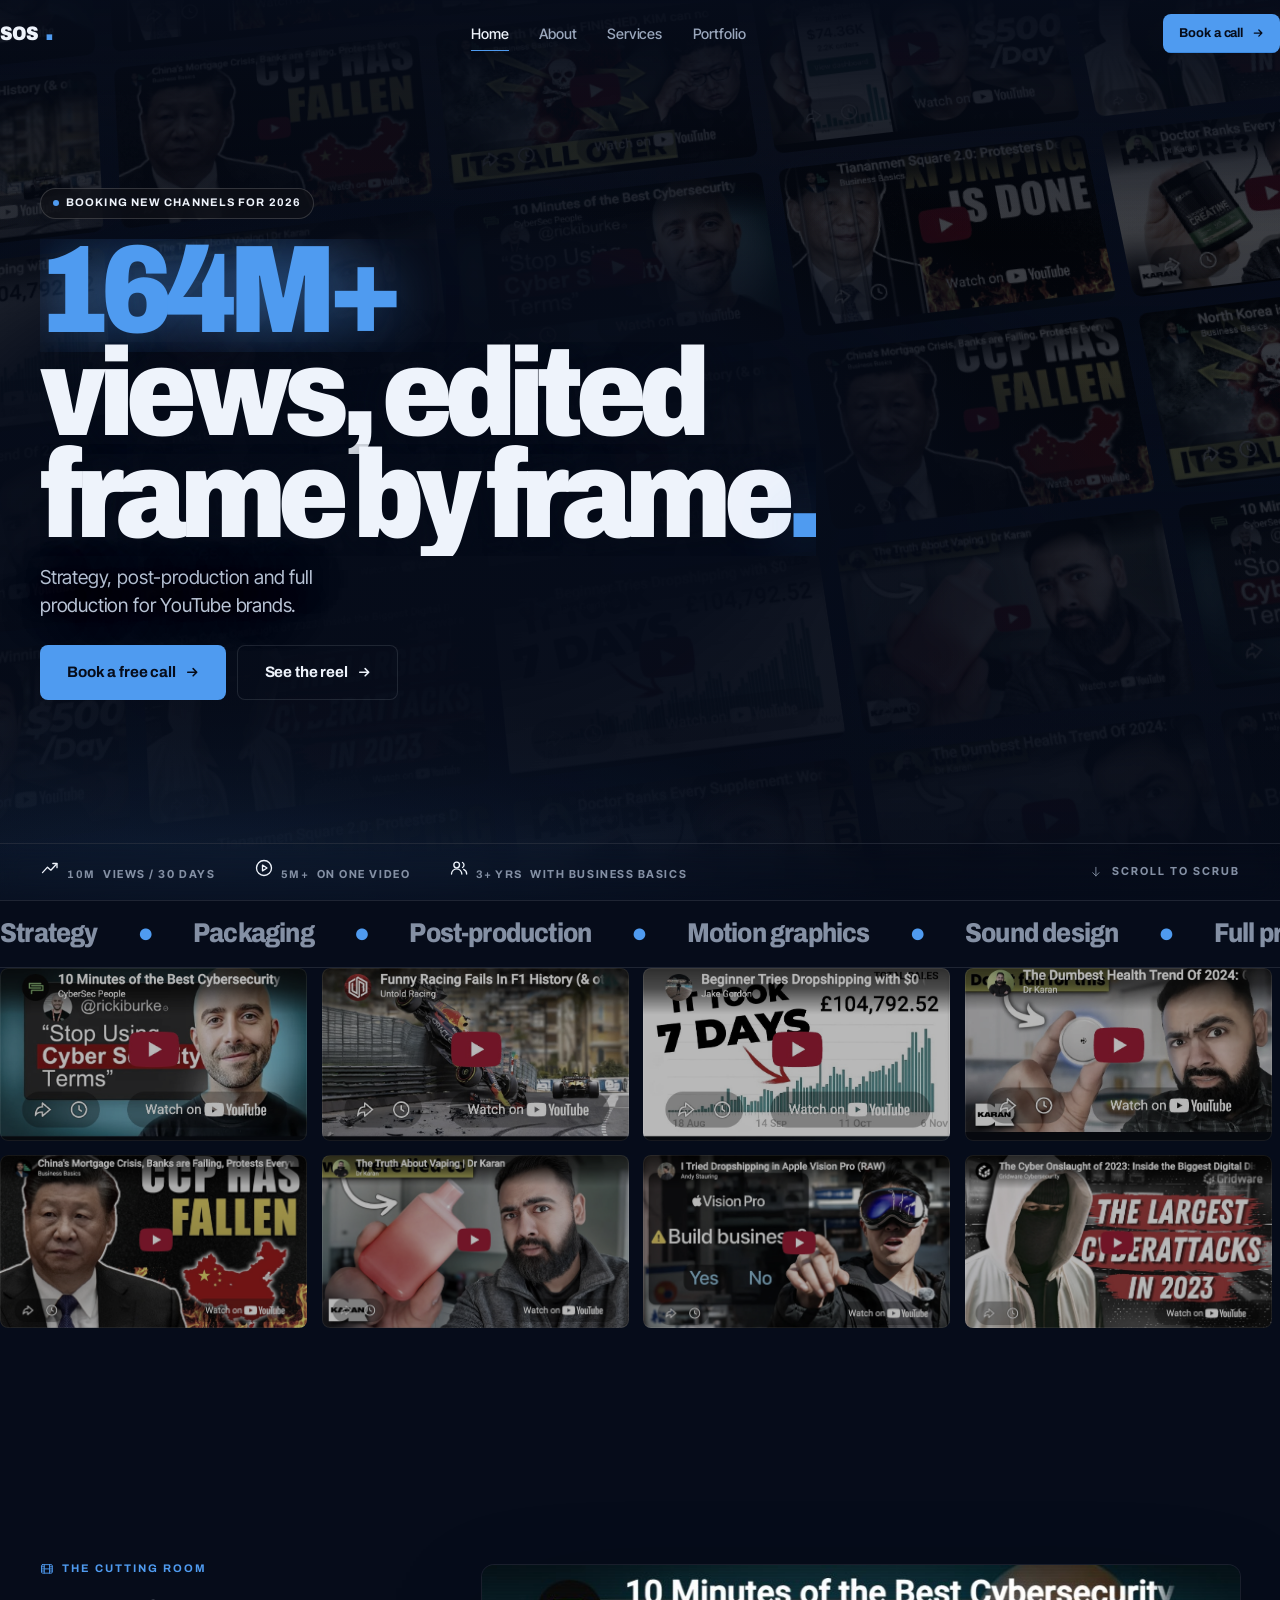
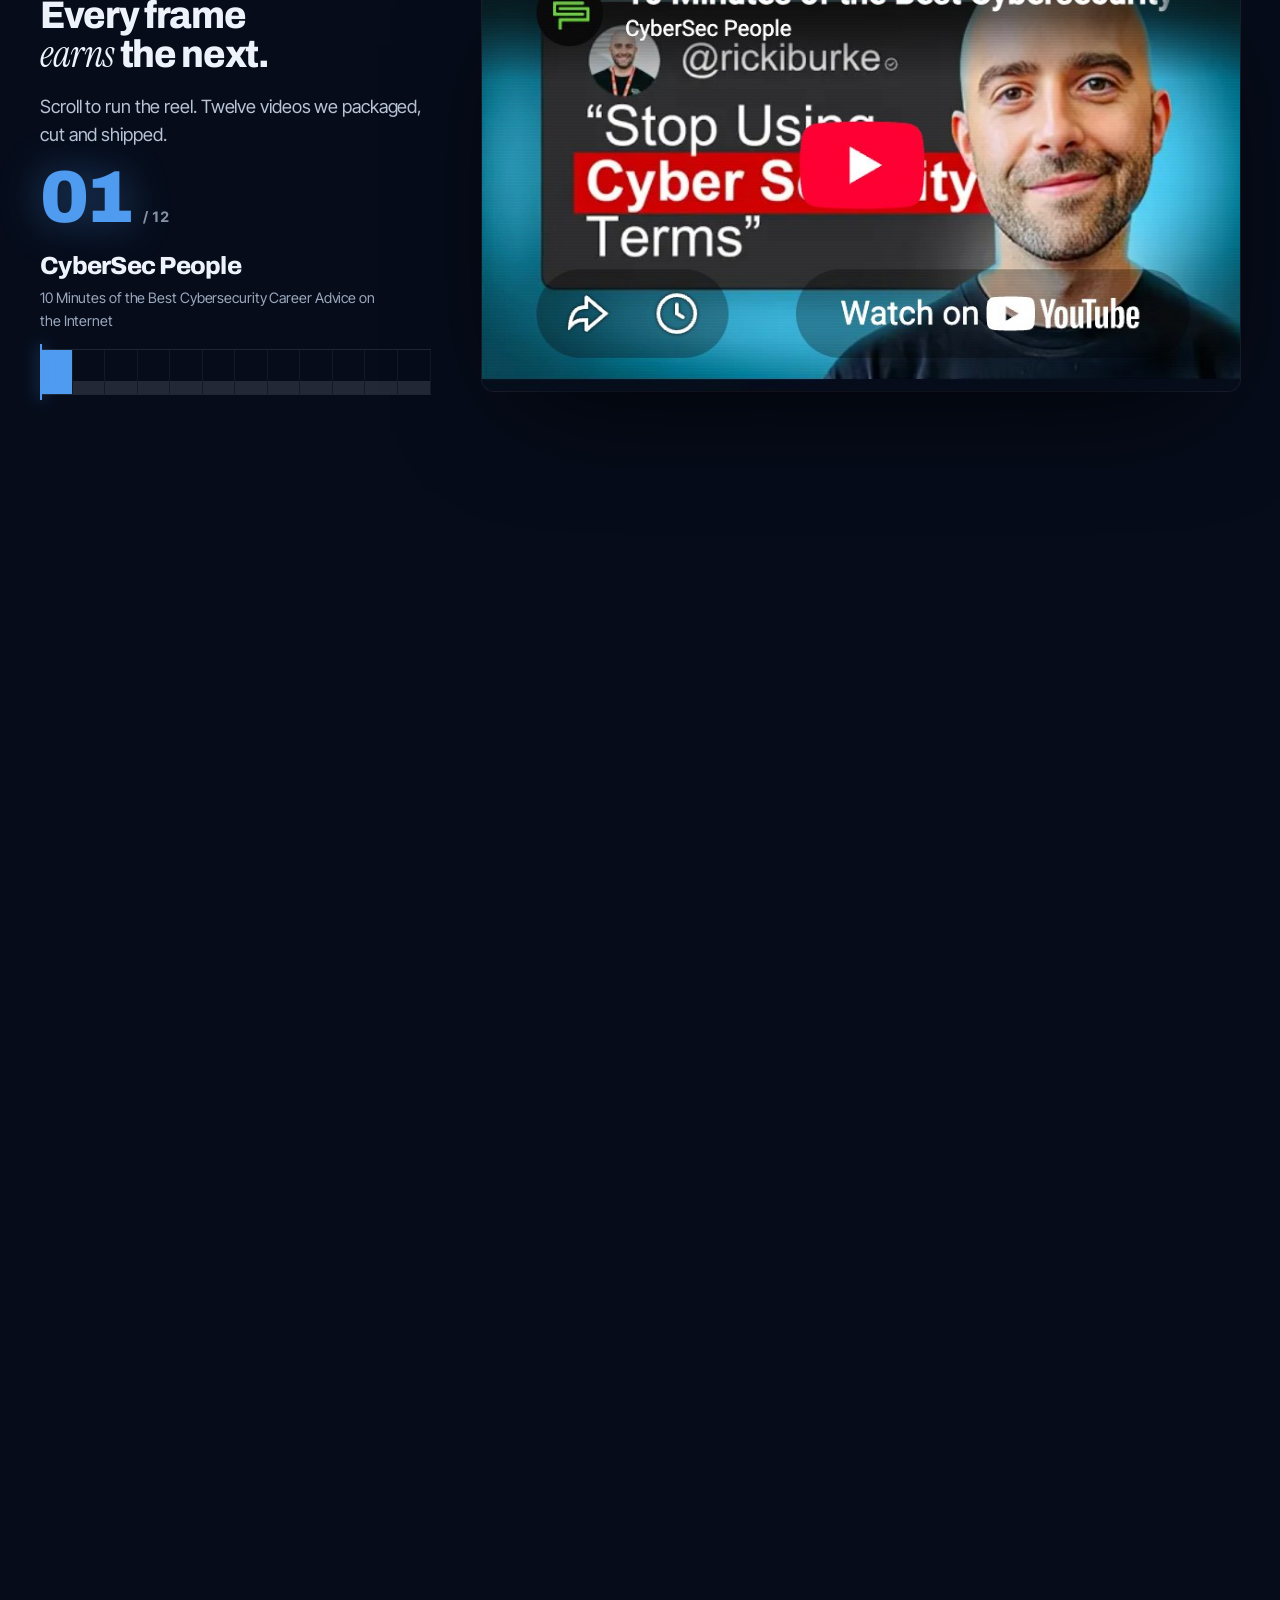
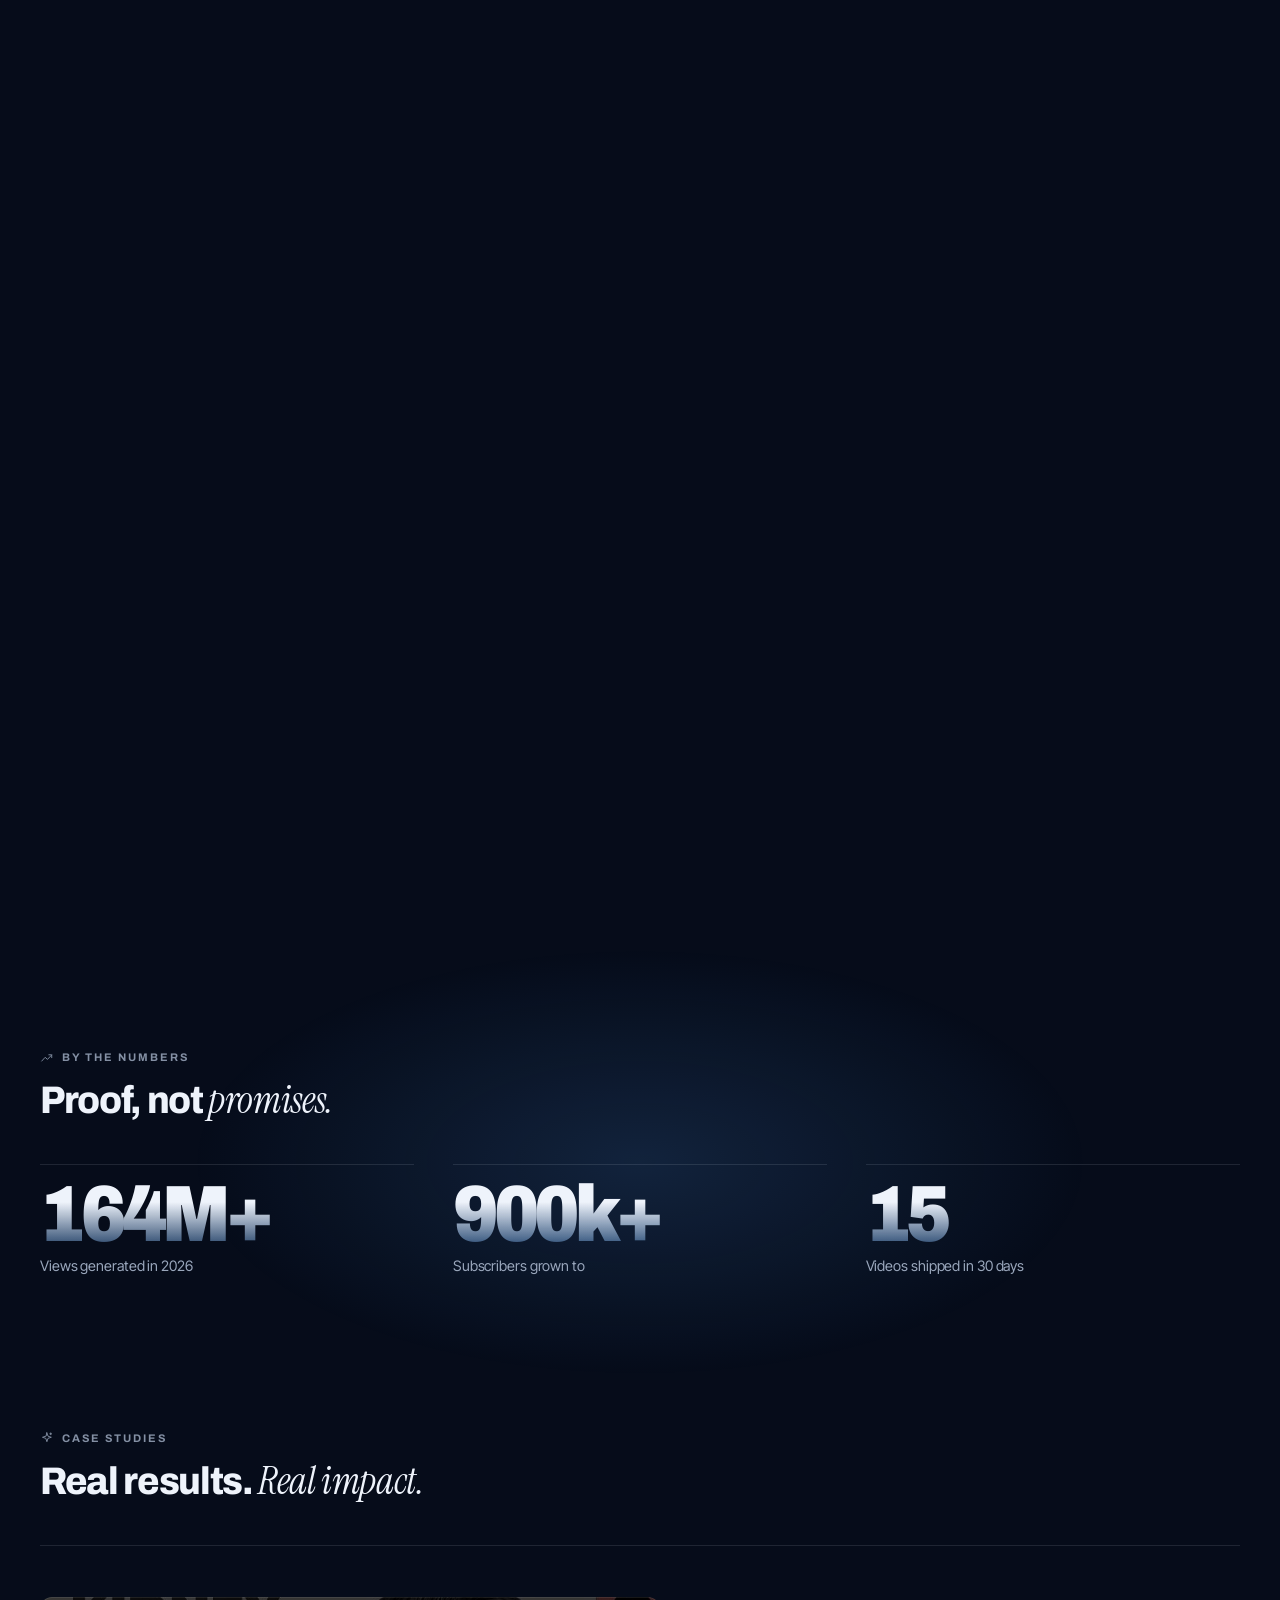
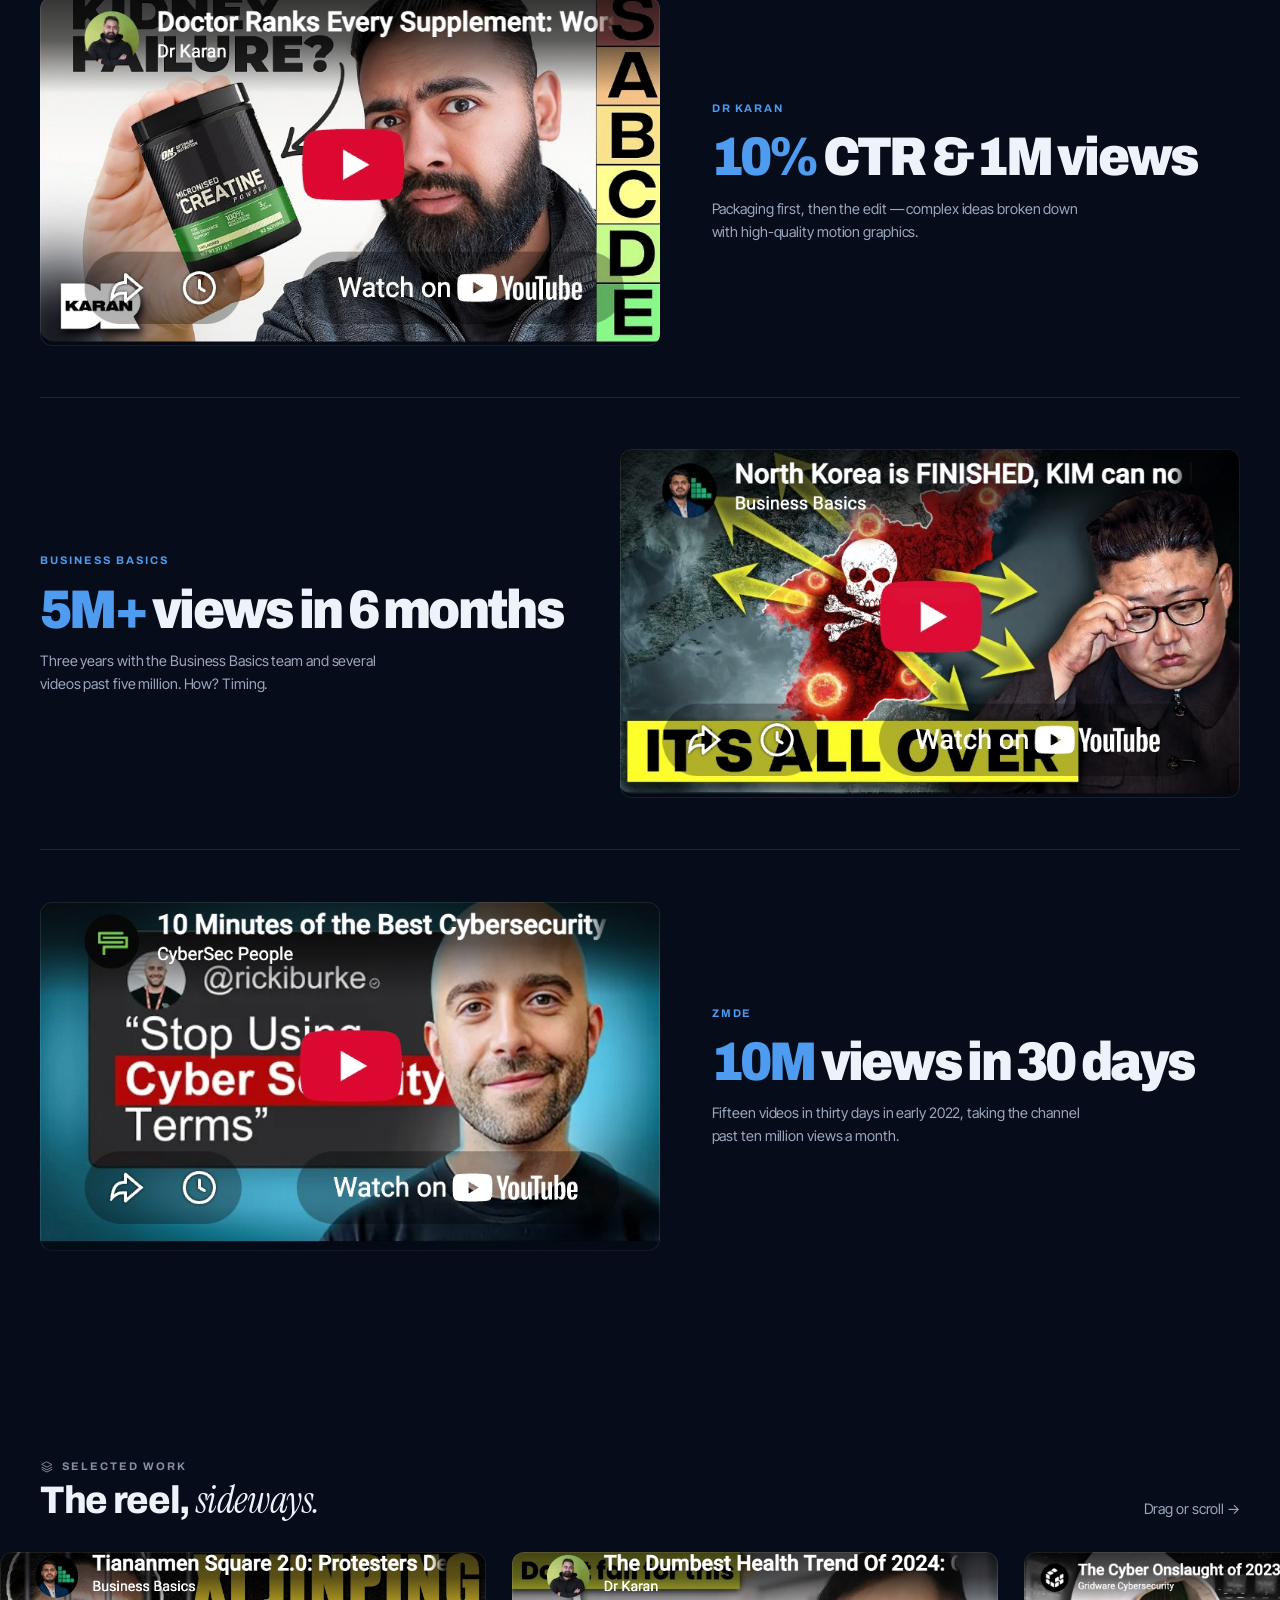
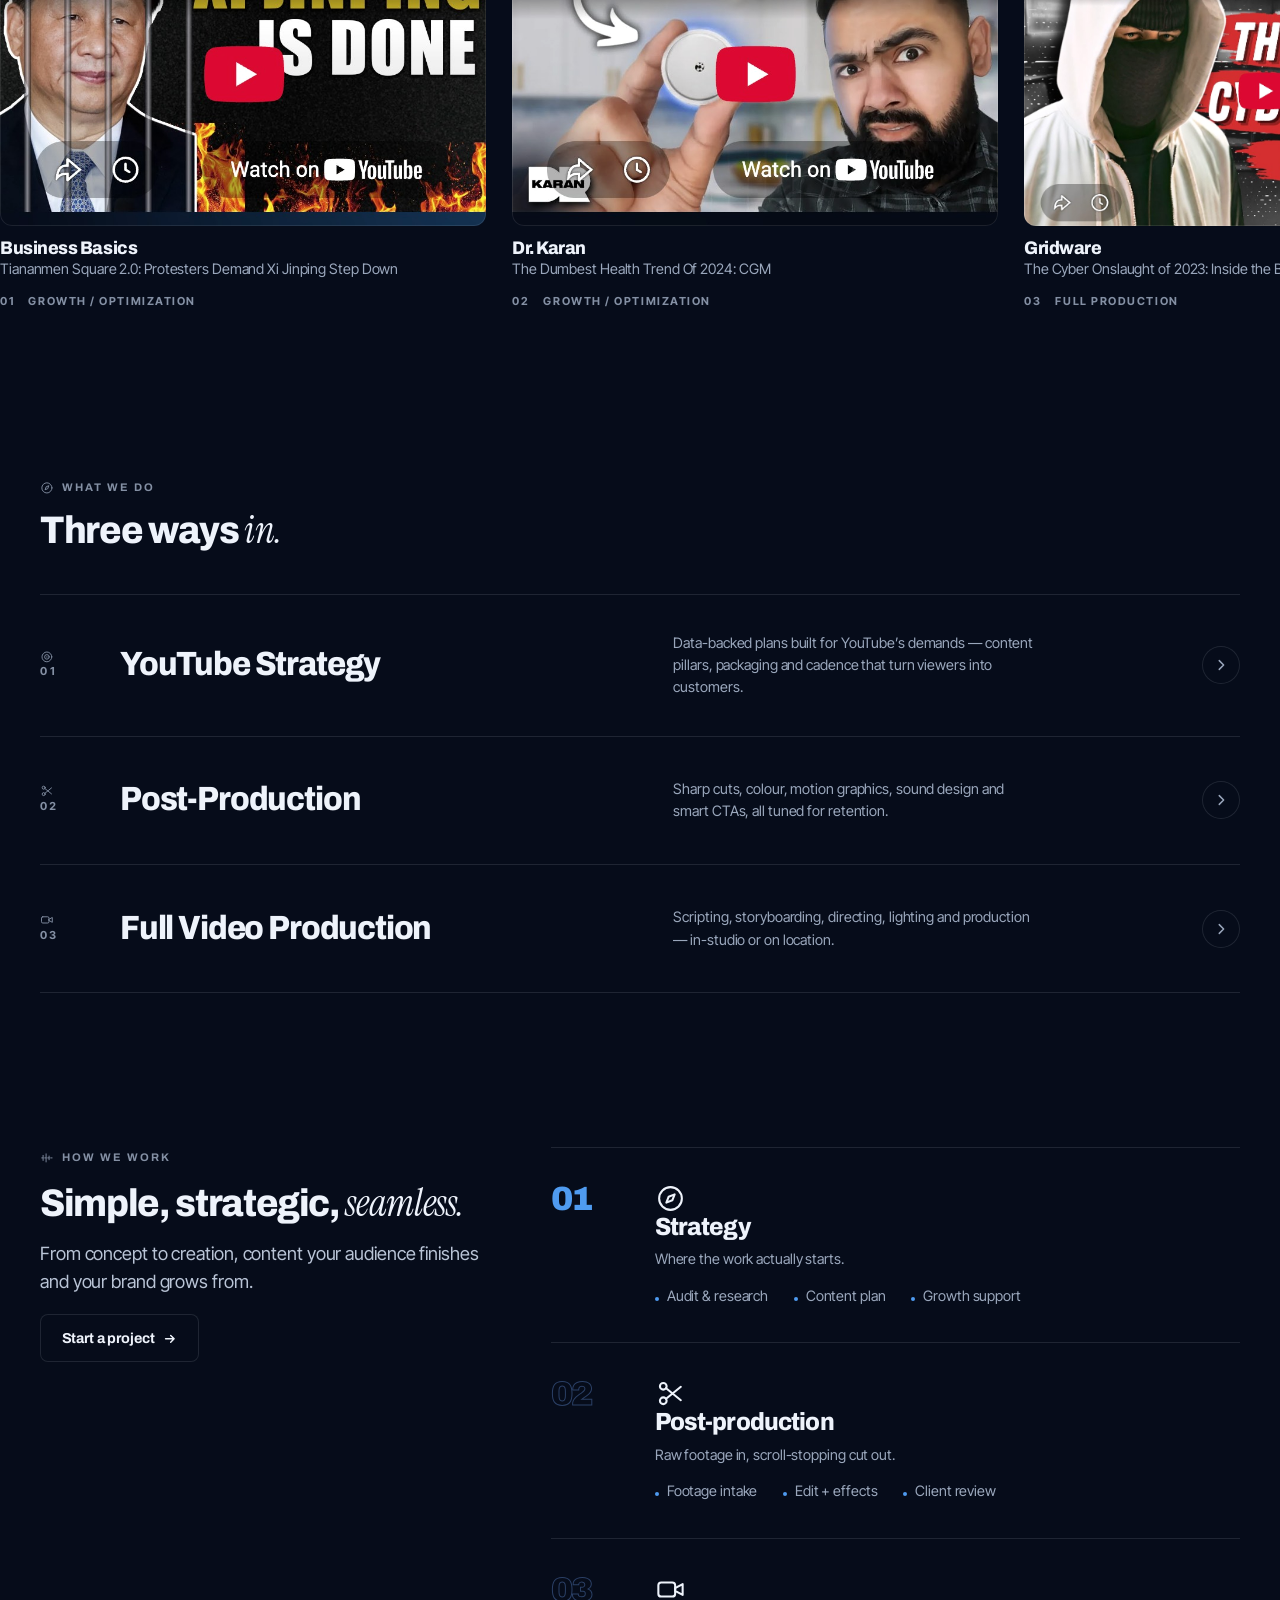
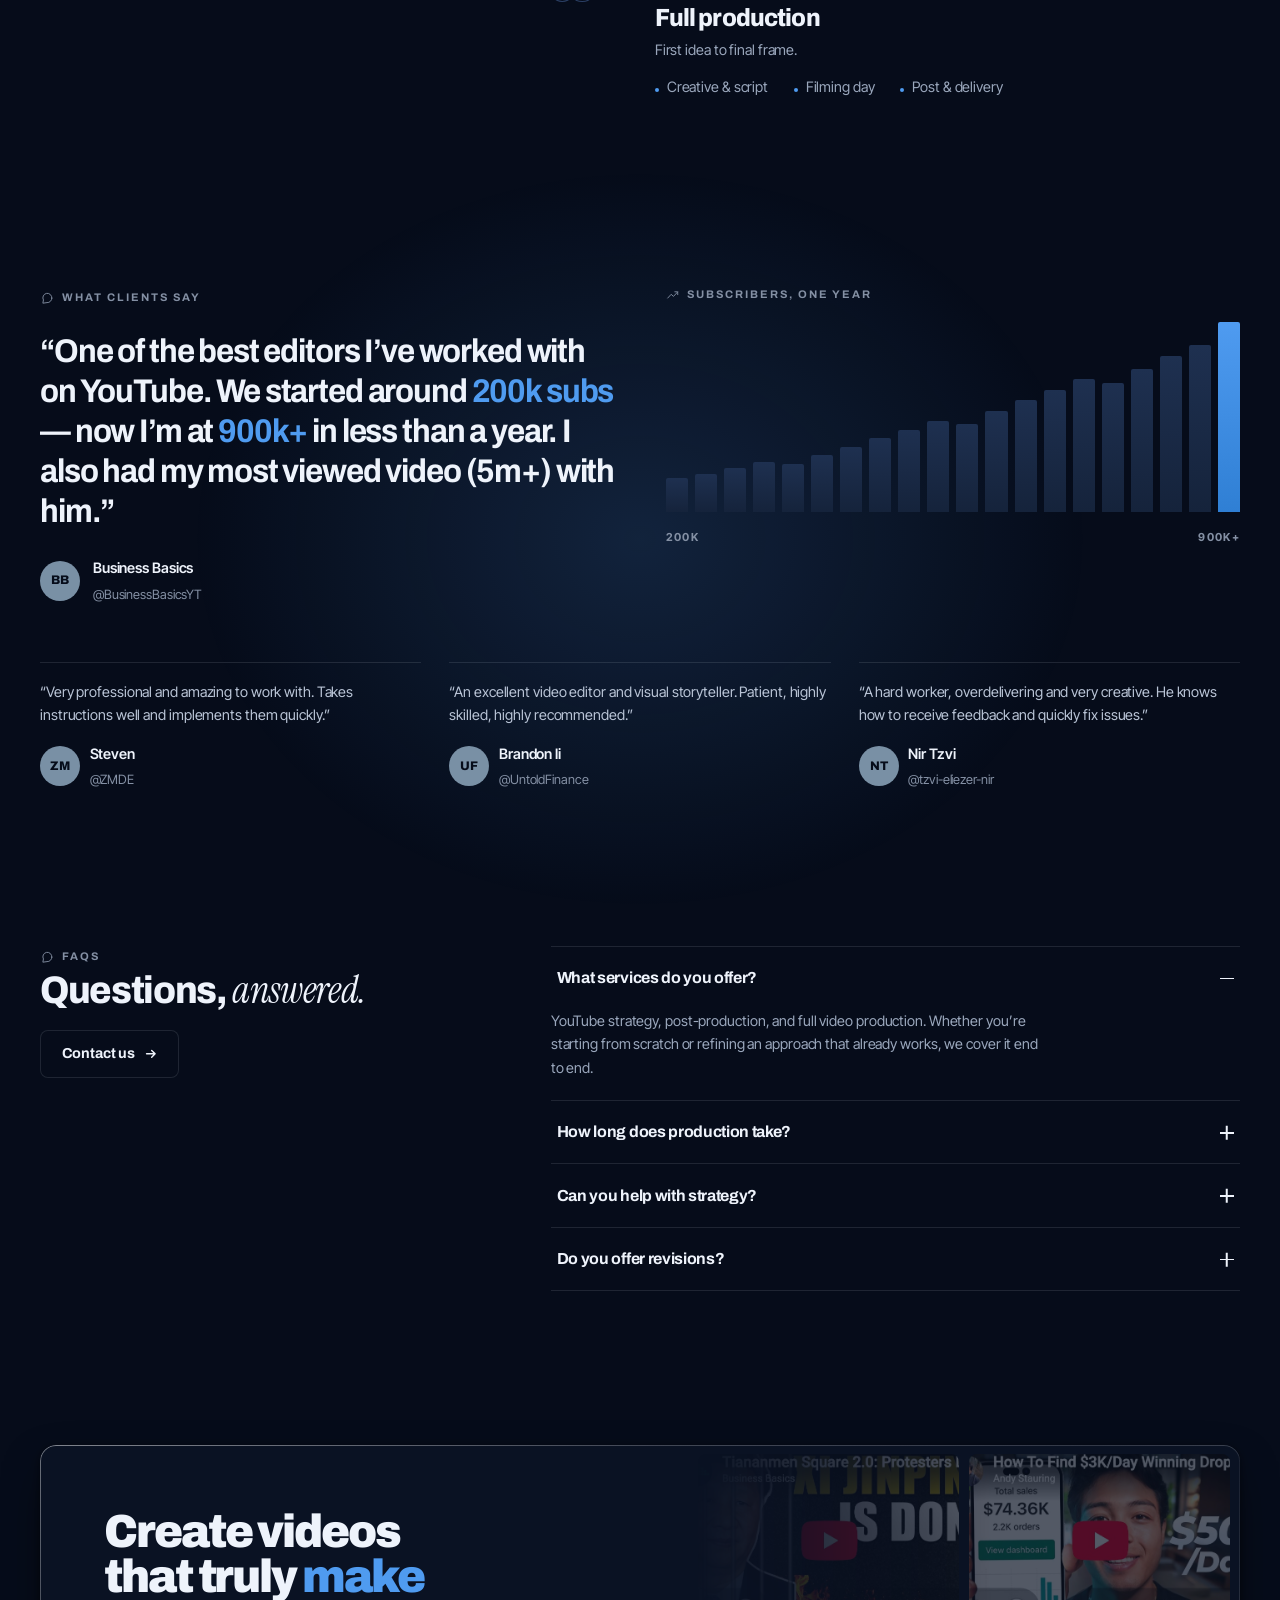
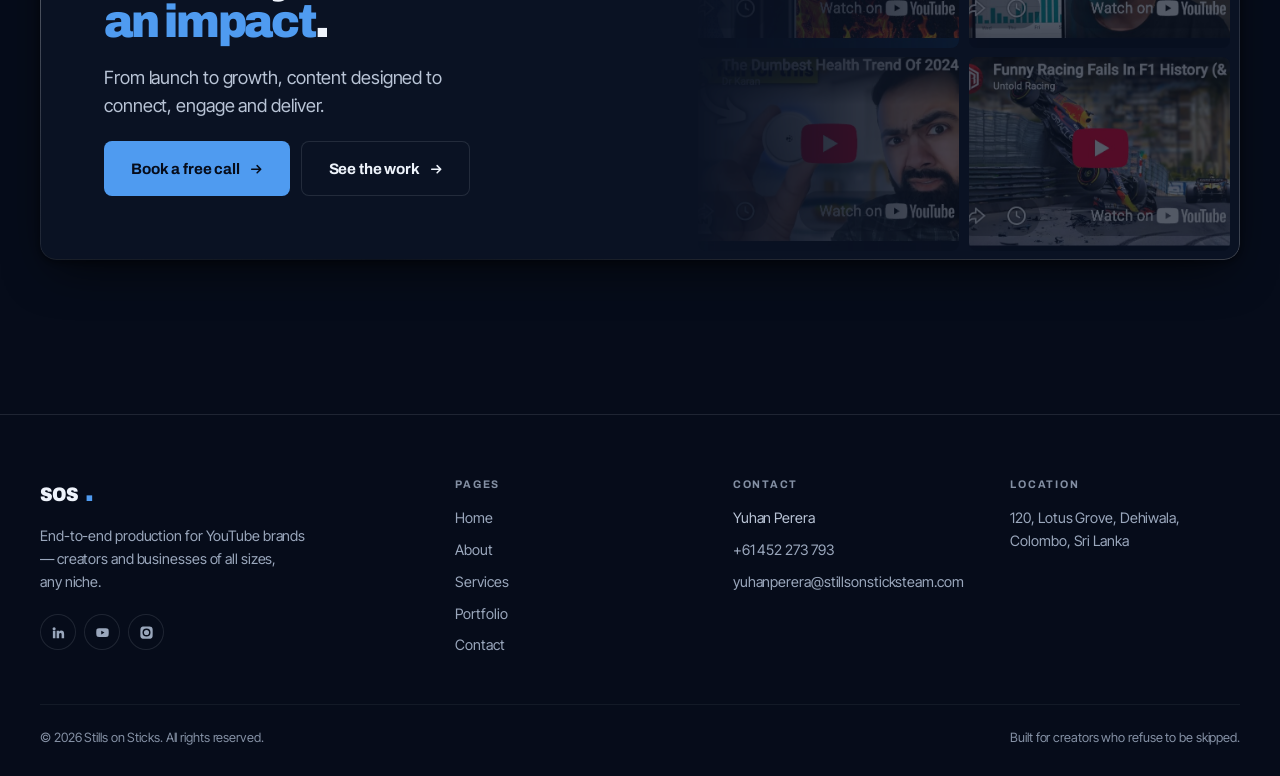
==== commit 6c8a0b74: "Fix the broken layout: black-screen risk, colliding figures, scroll voids My checks passed while the" ====
--- a/index.html
+++ b/index.html
@@ -33,13 +33,6 @@
 </head>
 <body>
 <a class="skip-link" href="#main">Skip to content</a>
-<div class="intro" aria-hidden="true">
-  <div style="display:grid;justify-items:center">
-    <span class="intro__mark">SOS<em>.</em></span>
-    <span class="intro__bar"><i></i></span>
-    <span class="intro__pct">000</span>
-  </div>
-</div>
 <div class="atmos" aria-hidden="true"><div class="atmos__vignette"></div><div class="atmos__grain"></div></div>
 <div class="progress" aria-hidden="true"></div>
 
@@ -92,6 +85,11 @@
 
 <div class="ticker" style="--speed:40s"><div class="ticker__track"><span class="ticker__item">Strategy<i>&#9679;</i>Packaging<i>&#9679;</i>Post-production<i>&#9679;</i>Motion graphics<i>&#9679;</i>Sound design<i>&#9679;</i>Full production<i>&#9679;</i></span></div></div>
 
+<section aria-label="Recent work">
+  <div class="reel" style="--speed:70s"><div class="reel__track"><div class="reel__item"><img src="assets/img/work/cybersec-career.jpg" alt="Still from &ldquo;10 Minutes of the Best Cybersecurity Career Advice on the Internet&rdquo; &mdash; CyberSec People" width="821" height="462" sizes="(max-width:700px) 60vw, 24vw" loading="lazy" decoding="async"></div><div class="reel__item"><img src="assets/img/work/untold-racing.jpg" alt="Still from &ldquo;Funny Racing Fails In F1 History (&amp; others)&rdquo; &mdash; Untold Racing" width="821" height="462" sizes="(max-width:700px) 60vw, 24vw" loading="lazy" decoding="async"></div><div class="reel__item"><img src="assets/img/work/jake-gordon.jpg" alt="Still from &ldquo;Beginner Tries Dropshipping with $0 (LIFE CHANGING)&rdquo; &mdash; Jake Gordon" width="821" height="462" sizes="(max-width:700px) 60vw, 24vw" loading="lazy" decoding="async"></div><div class="reel__item"><img src="assets/img/work/drkaran-cgm.jpg" alt="Still from &ldquo;The Dumbest Health Trend Of 2024: CGM&rdquo; &mdash; Dr. Karan" width="821" height="462" sizes="(max-width:700px) 60vw, 24vw" loading="lazy" decoding="async"></div><div class="reel__item"><img src="assets/img/work/andy-3k-day.jpg" alt="Still from &ldquo;How To Find $3K/Day Winning Dropshipping Products In 10 Minutes&rdquo; &mdash; Andy Stauring" width="821" height="462" sizes="(max-width:700px) 60vw, 24vw" loading="lazy" decoding="async"></div><div class="reel__item"><img src="assets/img/work/bb-tiananmen.jpg" alt="Still from &ldquo;Tiananmen Square 2.0: Protesters Demand Xi Jinping Step Down&rdquo; &mdash; Business Basics" width="821" height="462" sizes="(max-width:700px) 60vw, 24vw" loading="lazy" decoding="async"></div><div class="reel__item"><img src="assets/img/work/bb-china-mortgage.jpg" alt="Still from &ldquo;China&rsquo;s Mortgage Crisis, Banks are Failing, Protests Everywhere&rdquo; &mdash; Business Basics" width="1251" height="704" sizes="(max-width:700px) 60vw, 24vw" loading="lazy" decoding="async"></div><div class="reel__item"><img src="assets/img/work/drkaran-vaping.jpg" alt="Still from &ldquo;The Truth About Vaping&rdquo; &mdash; Dr Karan" width="1251" height="704" sizes="(max-width:700px) 60vw, 24vw" loading="lazy" decoding="async"></div><div class="reel__item"><img src="assets/img/work/andy-vision-pro.jpg" alt="Still from &ldquo;I Tried Dropshipping in Apple Vision Pro (RAW)&rdquo; &mdash; Andy Stauring" width="1251" height="704" sizes="(max-width:700px) 60vw, 24vw" loading="lazy" decoding="async"></div></div></div>
+  <div class="reel" style="--speed:84s;--dir:reverse"><div class="reel__track"><div class="reel__item"><img src="assets/img/work/bb-china-mortgage.jpg" alt="Still from &ldquo;China&rsquo;s Mortgage Crisis, Banks are Failing, Protests Everywhere&rdquo; &mdash; Business Basics" width="1251" height="704" sizes="(max-width:700px) 60vw, 24vw" loading="lazy" decoding="async"></div><div class="reel__item"><img src="assets/img/work/drkaran-vaping.jpg" alt="Still from &ldquo;The Truth About Vaping&rdquo; &mdash; Dr Karan" width="1251" height="704" sizes="(max-width:700px) 60vw, 24vw" loading="lazy" decoding="async"></div><div class="reel__item"><img src="assets/img/work/andy-vision-pro.jpg" alt="Still from &ldquo;I Tried Dropshipping in Apple Vision Pro (RAW)&rdquo; &mdash; Andy Stauring" width="1251" height="704" sizes="(max-width:700px) 60vw, 24vw" loading="lazy" decoding="async"></div><div class="reel__item"><img src="assets/img/work/gridware-cyber.jpg" alt="Still from &ldquo;The Cyber Onslaught of 2023: Inside the Biggest Digital Disasters&rdquo; &mdash; Gridware" width="1251" height="704" sizes="(max-width:700px) 60vw, 24vw" loading="lazy" decoding="async"></div><div class="reel__item"><img src="assets/img/work/drkaran-supplements.jpg" alt="Still from &ldquo;Doctor Ranks Every Supplement: Worst to Best&rdquo; &mdash; Dr Karan" width="821" height="462" sizes="(max-width:700px) 60vw, 24vw" loading="lazy" decoding="async"></div><div class="reel__item"><img src="assets/img/work/bb-north-korea.jpg" alt="Still from &ldquo;North Korea is FINISHED, KIM can no longer hide it&rdquo; &mdash; Business Basics" width="821" height="462" sizes="(max-width:700px) 60vw, 24vw" loading="lazy" decoding="async"></div><div class="reel__item"><img src="assets/img/work/cybersec-career.jpg" alt="Still from &ldquo;10 Minutes of the Best Cybersecurity Career Advice on the Internet&rdquo; &mdash; CyberSec People" width="821" height="462" sizes="(max-width:700px) 60vw, 24vw" loading="lazy" decoding="async"></div><div class="reel__item"><img src="assets/img/work/untold-racing.jpg" alt="Still from &ldquo;Funny Racing Fails In F1 History (&amp; others)&rdquo; &mdash; Untold Racing" width="821" height="462" sizes="(max-width:700px) 60vw, 24vw" loading="lazy" decoding="async"></div><div class="reel__item"><img src="assets/img/work/jake-gordon.jpg" alt="Still from &ldquo;Beginner Tries Dropshipping with $0 (LIFE CHANGING)&rdquo; &mdash; Jake Gordon" width="821" height="462" sizes="(max-width:700px) 60vw, 24vw" loading="lazy" decoding="async"></div></div></div>
+</section>
+
 <section class="pin" data-pin data-scrub aria-labelledby="scrub-h">
   <div class="pin__stage">
     <div class="shell scrub">
@@ -137,17 +135,15 @@
   </div>
 </section>
 
-<section class="pin" data-pin data-hgal aria-labelledby="hg-h">
-  <div class="pin__stage">
-    <div class="shell hgal__head">
-      <div>
-        <p class="label"><svg class="ico" viewBox="0 0 24 24" aria-hidden="true"><path d="m12 3.4 8.6 4.5-8.6 4.5-8.6-4.5z"/><path d="m3.4 12.6 8.6 4.5 8.6-4.5"/><path d="m3.4 16.4 8.6 4.5 8.6-4.5"/></svg> Selected work</p>
-        <h2 class="h2" id="hg-h">The reel, <span class="serif">sideways.</span></h2>
-      </div>
-      <span class="hgal__prog"><i></i></span>
-    </div>
-    <div class="hgal"><div class="hgal__track"><article class="hgal__card wk"><div class="wk__shot"><img src="assets/img/work/bb-tiananmen.jpg" alt="Still from &ldquo;Tiananmen Square 2.0: Protesters Demand Xi Jinping Step Down&rdquo; &mdash; Business Basics" width="821" height="462" sizes="(max-width:700px) 80vw, 36vw" loading="lazy" decoding="async"></div><div><h3 class="wk__client">Business Basics</h3><p class="wk__desc">Tiananmen Square 2.0: Protesters Demand Xi Jinping Step Down</p></div><p class="wk__meta"><span>01</span><span>Growth / Optimization</span></p></article><article class="hgal__card wk"><div class="wk__shot"><img src="assets/img/work/drkaran-cgm.jpg" alt="Still from &ldquo;The Dumbest Health Trend Of 2024: CGM&rdquo; &mdash; Dr. Karan" width="821" height="462" sizes="(max-width:700px) 80vw, 36vw" loading="lazy" decoding="async"></div><div><h3 class="wk__client">Dr. Karan</h3><p class="wk__desc">The Dumbest Health Trend Of 2024: CGM</p></div><p class="wk__meta"><span>02</span><span>Growth / Optimization</span></p></article><article class="hgal__card wk"><div class="wk__shot"><img src="assets/img/work/gridware-cyber.jpg" alt="Still from &ldquo;The Cyber Onslaught of 2023: Inside the Biggest Digital Disasters&rdquo; &mdash; Gridware" width="1251" height="704" sizes="(max-width:700px) 80vw, 36vw" loading="lazy" decoding="async"></div><div><h3 class="wk__client">Gridware</h3><p class="wk__desc">The Cyber Onslaught of 2023: Inside the Biggest Digital Disasters</p></div><p class="wk__meta"><span>03</span><span>Full Production</span></p></article><article class="hgal__card wk"><div class="wk__shot"><img src="assets/img/work/andy-vision-pro.jpg" alt="Still from &ldquo;I Tried Dropshipping in Apple Vision Pro (RAW)&rdquo; &mdash; Andy Stauring" width="1251" height="704" sizes="(max-width:700px) 80vw, 36vw" loading="lazy" decoding="async"></div><div><h3 class="wk__client">Andy Stauring</h3><p class="wk__desc">I Tried Dropshipping in Apple Vision Pro (RAW)</p></div><p class="wk__meta"><span>04</span><span>Full Production</span></p></article><article class="hgal__card wk"><div class="wk__shot"><img src="assets/img/work/cybersec-career.jpg" alt="Still from &ldquo;10 Minutes of the Best Cybersecurity Career Advice on the Internet&rdquo; &mdash; CyberSec People" width="821" height="462" sizes="(max-width:700px) 80vw, 36vw" loading="lazy" decoding="async"></div><div><h3 class="wk__client">CyberSec People</h3><p class="wk__desc">10 Minutes of the Best Cybersecurity Career Advice on the Internet</p></div><p class="wk__meta"><span>05</span><span>Growth / Optimization</span></p></article><article class="hgal__card wk"><div class="wk__shot"><img src="assets/img/work/bb-china-mortgage.jpg" alt="Still from &ldquo;China&rsquo;s Mortgage Crisis, Banks are Failing, Protests Everywhere&rdquo; &mdash; Business Basics" width="1251" height="704" sizes="(max-width:700px) 80vw, 36vw" loading="lazy" decoding="async"></div><div><h3 class="wk__client">Business Basics</h3><p class="wk__desc">China&rsquo;s Mortgage Crisis, Banks are Failing, Protests Everywhere</p></div><p class="wk__meta"><span>06</span><span>Post-Production</span></p></article><article class="hgal__card wk"><div class="wk__shot"><img src="assets/img/work/andy-3k-day.jpg" alt="Still from &ldquo;How To Find $3K/Day Winning Dropshipping Products In 10 Minutes&rdquo; &mdash; Andy Stauring" width="821" height="462" sizes="(max-width:700px) 80vw, 36vw" loading="lazy" decoding="async"></div><div><h3 class="wk__client">Andy Stauring</h3><p class="wk__desc">How To Find $3K/Day Winning Dropshipping Products In 10 Minutes</p></div><p class="wk__meta"><span>07</span><span>Growth / Optimization</span></p></article><article class="hgal__card wk"><div class="wk__shot"><img src="assets/img/work/drkaran-vaping.jpg" alt="Still from &ldquo;The Truth About Vaping&rdquo; &mdash; Dr Karan" width="1251" height="704" sizes="(max-width:700px) 80vw, 36vw" loading="lazy" decoding="async"></div><div><h3 class="wk__client">Dr Karan</h3><p class="wk__desc">The Truth About Vaping</p></div><p class="wk__meta"><span>08</span><span>Post-Production</span></p></article><article class="hgal__card wk"><div class="wk__shot"><img src="assets/img/work/untold-racing.jpg" alt="Still from &ldquo;Funny Racing Fails In F1 History (&amp; others)&rdquo; &mdash; Untold Racing" width="821" height="462" sizes="(max-width:700px) 80vw, 36vw" loading="lazy" decoding="async"></div><div><h3 class="wk__client">Untold Racing</h3><p class="wk__desc">Funny Racing Fails In F1 History (&amp; others)</p></div><p class="wk__meta"><span>09</span><span>Growth / Optimization</span></p></article><article class="hgal__card wk"><div class="wk__shot"><img src="assets/img/work/jake-gordon.jpg" alt="Still from &ldquo;Beginner Tries Dropshipping with $0 (LIFE CHANGING)&rdquo; &mdash; Jake Gordon" width="821" height="462" sizes="(max-width:700px) 80vw, 36vw" loading="lazy" decoding="async"></div><div><h3 class="wk__client">Jake Gordon</h3><p class="wk__desc">Beginner Tries Dropshipping with $0 (LIFE CHANGING)</p></div><p class="wk__meta"><span>10</span><span>Growth / Optimization</span></p></article><article class="hgal__card wk"><div class="wk__shot"><img src="assets/img/work/bb-north-korea.jpg" alt="Still from &ldquo;North Korea is FINISHED, KIM can no longer hide it&rdquo; &mdash; Business Basics" width="821" height="462" sizes="(max-width:700px) 80vw, 36vw" loading="lazy" decoding="async"></div><div><h3 class="wk__client">Business Basics</h3><p class="wk__desc">North Korea is FINISHED, KIM can no longer hide it</p></div><p class="wk__meta"><span>11</span><span>Post-Production</span></p></article><article class="hgal__card wk"><div class="wk__shot"><img src="assets/img/work/drkaran-supplements.jpg" alt="Still from &ldquo;Doctor Ranks Every Supplement: Worst to Best&rdquo; &mdash; Dr Karan" width="821" height="462" sizes="(max-width:700px) 80vw, 36vw" loading="lazy" decoding="async"></div><div><h3 class="wk__client">Dr Karan</h3><p class="wk__desc">Doctor Ranks Every Supplement: Worst to Best</p></div><p class="wk__meta"><span>12</span><span>Post-Production</span></p></article></div></div>
-  </div>
+<section class="section" aria-labelledby="hg-h">
+  <div class="shell hgal__head">
+    <div>
+      <p class="label" data-reveal><svg class="ico" viewBox="0 0 24 24" aria-hidden="true"><path d="m12 3.4 8.6 4.5-8.6 4.5-8.6-4.5z"/><path d="m3.4 12.6 8.6 4.5 8.6-4.5"/><path d="m3.4 16.4 8.6 4.5 8.6-4.5"/></svg> Selected work</p>
+      <h2 class="h2" id="hg-h" data-reveal style="--i:1">The reel, <span class="serif">sideways.</span></h2>
+    </div>
+    <p class="muted small" data-reveal style="--i:2">Drag or scroll &rarr;</p>
+  </div>
+  <div class="hgal"><div class="hgal__track"><article class="hgal__card wk"><div class="wk__shot"><img src="assets/img/work/bb-tiananmen.jpg" alt="Still from &ldquo;Tiananmen Square 2.0: Protesters Demand Xi Jinping Step Down&rdquo; &mdash; Business Basics" width="821" height="462" sizes="(max-width:700px) 80vw, 36vw" loading="lazy" decoding="async"></div><div><h3 class="wk__client">Business Basics</h3><p class="wk__desc">Tiananmen Square 2.0: Protesters Demand Xi Jinping Step Down</p></div><p class="wk__meta"><span>01</span><span>Growth / Optimization</span></p></article><article class="hgal__card wk"><div class="wk__shot"><img src="assets/img/work/drkaran-cgm.jpg" alt="Still from &ldquo;The Dumbest Health Trend Of 2024: CGM&rdquo; &mdash; Dr. Karan" width="821" height="462" sizes="(max-width:700px) 80vw, 36vw" loading="lazy" decoding="async"></div><div><h3 class="wk__client">Dr. Karan</h3><p class="wk__desc">The Dumbest Health Trend Of 2024: CGM</p></div><p class="wk__meta"><span>02</span><span>Growth / Optimization</span></p></article><article class="hgal__card wk"><div class="wk__shot"><img src="assets/img/work/gridware-cyber.jpg" alt="Still from &ldquo;The Cyber Onslaught of 2023: Inside the Biggest Digital Disasters&rdquo; &mdash; Gridware" width="1251" height="704" sizes="(max-width:700px) 80vw, 36vw" loading="lazy" decoding="async"></div><div><h3 class="wk__client">Gridware</h3><p class="wk__desc">The Cyber Onslaught of 2023: Inside the Biggest Digital Disasters</p></div><p class="wk__meta"><span>03</span><span>Full Production</span></p></article><article class="hgal__card wk"><div class="wk__shot"><img src="assets/img/work/andy-vision-pro.jpg" alt="Still from &ldquo;I Tried Dropshipping in Apple Vision Pro (RAW)&rdquo; &mdash; Andy Stauring" width="1251" height="704" sizes="(max-width:700px) 80vw, 36vw" loading="lazy" decoding="async"></div><div><h3 class="wk__client">Andy Stauring</h3><p class="wk__desc">I Tried Dropshipping in Apple Vision Pro (RAW)</p></div><p class="wk__meta"><span>04</span><span>Full Production</span></p></article><article class="hgal__card wk"><div class="wk__shot"><img src="assets/img/work/cybersec-career.jpg" alt="Still from &ldquo;10 Minutes of the Best Cybersecurity Career Advice on the Internet&rdquo; &mdash; CyberSec People" width="821" height="462" sizes="(max-width:700px) 80vw, 36vw" loading="lazy" decoding="async"></div><div><h3 class="wk__client">CyberSec People</h3><p class="wk__desc">10 Minutes of the Best Cybersecurity Career Advice on the Internet</p></div><p class="wk__meta"><span>05</span><span>Growth / Optimization</span></p></article><article class="hgal__card wk"><div class="wk__shot"><img src="assets/img/work/bb-china-mortgage.jpg" alt="Still from &ldquo;China&rsquo;s Mortgage Crisis, Banks are Failing, Protests Everywhere&rdquo; &mdash; Business Basics" width="1251" height="704" sizes="(max-width:700px) 80vw, 36vw" loading="lazy" decoding="async"></div><div><h3 class="wk__client">Business Basics</h3><p class="wk__desc">China&rsquo;s Mortgage Crisis, Banks are Failing, Protests Everywhere</p></div><p class="wk__meta"><span>06</span><span>Post-Production</span></p></article><article class="hgal__card wk"><div class="wk__shot"><img src="assets/img/work/andy-3k-day.jpg" alt="Still from &ldquo;How To Find $3K/Day Winning Dropshipping Products In 10 Minutes&rdquo; &mdash; Andy Stauring" width="821" height="462" sizes="(max-width:700px) 80vw, 36vw" loading="lazy" decoding="async"></div><div><h3 class="wk__client">Andy Stauring</h3><p class="wk__desc">How To Find $3K/Day Winning Dropshipping Products In 10 Minutes</p></div><p class="wk__meta"><span>07</span><span>Growth / Optimization</span></p></article><article class="hgal__card wk"><div class="wk__shot"><img src="assets/img/work/drkaran-vaping.jpg" alt="Still from &ldquo;The Truth About Vaping&rdquo; &mdash; Dr Karan" width="1251" height="704" sizes="(max-width:700px) 80vw, 36vw" loading="lazy" decoding="async"></div><div><h3 class="wk__client">Dr Karan</h3><p class="wk__desc">The Truth About Vaping</p></div><p class="wk__meta"><span>08</span><span>Post-Production</span></p></article><article class="hgal__card wk"><div class="wk__shot"><img src="assets/img/work/untold-racing.jpg" alt="Still from &ldquo;Funny Racing Fails In F1 History (&amp; others)&rdquo; &mdash; Untold Racing" width="821" height="462" sizes="(max-width:700px) 80vw, 36vw" loading="lazy" decoding="async"></div><div><h3 class="wk__client">Untold Racing</h3><p class="wk__desc">Funny Racing Fails In F1 History (&amp; others)</p></div><p class="wk__meta"><span>09</span><span>Growth / Optimization</span></p></article><article class="hgal__card wk"><div class="wk__shot"><img src="assets/img/work/jake-gordon.jpg" alt="Still from &ldquo;Beginner Tries Dropshipping with $0 (LIFE CHANGING)&rdquo; &mdash; Jake Gordon" width="821" height="462" sizes="(max-width:700px) 80vw, 36vw" loading="lazy" decoding="async"></div><div><h3 class="wk__client">Jake Gordon</h3><p class="wk__desc">Beginner Tries Dropshipping with $0 (LIFE CHANGING)</p></div><p class="wk__meta"><span>10</span><span>Growth / Optimization</span></p></article><article class="hgal__card wk"><div class="wk__shot"><img src="assets/img/work/bb-north-korea.jpg" alt="Still from &ldquo;North Korea is FINISHED, KIM can no longer hide it&rdquo; &mdash; Business Basics" width="821" height="462" sizes="(max-width:700px) 80vw, 36vw" loading="lazy" decoding="async"></div><div><h3 class="wk__client">Business Basics</h3><p class="wk__desc">North Korea is FINISHED, KIM can no longer hide it</p></div><p class="wk__meta"><span>11</span><span>Post-Production</span></p></article><article class="hgal__card wk"><div class="wk__shot"><img src="assets/img/work/drkaran-supplements.jpg" alt="Still from &ldquo;Doctor Ranks Every Supplement: Worst to Best&rdquo; &mdash; Dr Karan" width="821" height="462" sizes="(max-width:700px) 80vw, 36vw" loading="lazy" decoding="async"></div><div><h3 class="wk__client">Dr Karan</h3><p class="wk__desc">Doctor Ranks Every Supplement: Worst to Best</p></div><p class="wk__meta"><span>12</span><span>Post-Production</span></p></article></div></div>
 </section>
 
 <section class="section" aria-labelledby="svc-h">
--- a/assets/css/cinema.css
+++ b/assets/css/cinema.css
@@ -1,60 +1,11 @@
 /* ==========================================================================
    cinema.css — the parts that make this a showreel rather than a layout
    --------------------------------------------------------------------------
-   Intro reveal, play cursor, the hero wall, scroll-scrubbed timeline,
-   horizontal gallery, glow/bloom. Everything degrades: without JS the pinned
+   Play cursor, the hero wall, the scroll-scrubbed timeline, the work
+   rail, glow/bloom. Everything degrades: without JS the pinned
    sections become ordinary stacked content, and prefers-reduced-motion stops
    all drift.
    ========================================================================== */
-
-/* ==========================================================================
-   Intro — a shutter wipe, once per session
-   ========================================================================== */
-.intro {
-  position: fixed;
-  inset: 0;
-  z-index: 3000;
-  display: grid;
-  place-items: center;
-  background: var(--ink-1000);
-  transition: clip-path 1s var(--e-inout);
-  clip-path: inset(0 0 0 0);
-}
-.intro.is-done { clip-path: inset(0 0 100% 0); pointer-events: none; }
-.intro__mark {
-  font-family: "Archivo", sans-serif;
-  font-weight: 900;
-  font-stretch: 86%;
-  font-size: clamp(3rem, 14vw, 9rem);
-  letter-spacing: -0.07em;
-  line-height: 1;
-  color: var(--fg);
-}
-.intro__mark em { font-style: normal; color: var(--azure); }
-.intro__bar {
-  inline-size: min(260px, 50vw);
-  block-size: 2px;
-  margin-block-start: 1.6rem;
-  background: rgb(238 243 251 / 0.14);
-  overflow: hidden;
-}
-.intro__bar i {
-  display: block;
-  block-size: 100%;
-  inline-size: var(--p, 0%);
-  background: var(--azure);
-  box-shadow: 0 0 14px var(--azure);
-  transition: inline-size 0.25s linear;
-}
-.intro__pct {
-  margin-block-start: 0.8rem;
-  font-size: var(--t-micro);
-  font-weight: 700;
-  letter-spacing: 0.3em;
-  color: var(--fg-4);
-  font-variant-numeric: tabular-nums;
-}
-@media (prefers-reduced-motion: reduce) { .intro { display: none; } }
 
 /* ==========================================================================
    Cursor — becomes a PLAY disc over any still
@@ -233,7 +184,13 @@
    stage simply sits at the top of a tall block, so nothing breaks — the
    height collapses via .no-pin.
    ========================================================================== */
-.pin { position: relative; block-size: var(--pin-h, 300vh); }
+/* Default to auto: if cinema.js never sizes this, the section collapses to
+   one screen rather than leaving ~2700px of empty page. JS sets an explicit
+   height only when it is actually going to pin. */
+.pin { position: relative; block-size: var(--pin-h, auto); }
+
+/* Below this the scrub becomes an ordinary gallery — see the query at the
+   end of this file. Pinning only runs on a wide, fine-pointer viewport. */
 .pin__stage { position: sticky; inset-block-start: 0; block-size: 100svh; overflow: hidden; display: grid; align-content: center; }
 html:not(.js) .pin, .pin.no-pin { block-size: auto; }
 html:not(.js) .pin__stage, .pin.no-pin .pin__stage { position: static; block-size: auto; padding-block: var(--section-y); }
@@ -309,10 +266,22 @@
 }
 
 /* ---------- Horizontal gallery ------------------------------------------ */
-.hgal { overflow: hidden; }
-.hgal__track { display: flex; gap: clamp(1rem, 2vw, 1.75rem); will-change: transform; padding-inline: var(--gutter); }
-.hgal__card { flex: none; inline-size: clamp(280px, 44vw, 660px); }
-html:not(.js) .hgal__track, .pin.no-pin .hgal__track { overflow-x: auto; padding-block-end: 1rem; }
+/* A normal horizontally-scrollable rail. Pinning this cost ~4900px of page
+   height to show one screen of cards, and scroll-jacked sideways motion is
+   hostile on touch. Native overflow scroll with snap works everywhere. */
+.hgal {
+  overflow-x: auto;
+  overflow-y: hidden;
+  scroll-snap-type: x mandatory;
+  scrollbar-width: thin;
+  scrollbar-color: var(--ink-500) transparent;
+  padding-block-end: 0.9rem;
+  -webkit-overflow-scrolling: touch;
+}
+.hgal::-webkit-scrollbar { block-size: 6px; }
+.hgal::-webkit-scrollbar-thumb { background: var(--ink-500); border-radius: 99px; }
+.hgal__track { display: flex; gap: clamp(1rem, 2vw, 1.75rem); inline-size: max-content; padding-inline: var(--gutter); }
+.hgal__card { flex: none; inline-size: clamp(260px, 38vw, 520px); scroll-snap-align: start; }
 
 .hgal__head { display: flex; align-items: end; justify-content: space-between; gap: 1.5rem; flex-wrap: wrap; margin-block-end: clamp(1.25rem, 3vw, 2rem); }
 .hgal__prog { inline-size: min(220px, 40vw); block-size: 2px; background: var(--line); }
@@ -343,8 +312,10 @@
   font-family: "Archivo", sans-serif;
   font-weight: 900;
   font-stretch: 84%;
-  font-size: clamp(4rem, 2rem + 10vw, 11rem);
-  line-height: 0.8;
+  /* A 3-up grid gives each cell ~colwidth/3 to play with; "164M+" needs about
+     3em, so the cap has to stay well under that or the figures collide. */
+  font-size: clamp(2.4rem, 0.5rem + 5.6vw, 8rem);
+  line-height: 0.84;
   letter-spacing: -0.065em;
   font-variant-numeric: tabular-nums;
   background: linear-gradient(180deg, var(--fg) 30%, rgb(79 155 240 / 0.35));
@@ -368,3 +339,32 @@
   background: rgb(79 155 240 / 0.1);
   box-shadow: inset 0 0 0 1px rgb(79 155 240 / 0.22);
 }
+
+
+/* ==========================================================================
+   Narrow / touch: unpin everything and let the scrub read as a gallery
+   ========================================================================== */
+@media (max-width: 1023px), (pointer: coarse) {
+  .pin { block-size: auto !important; }
+  .pin__stage { position: static; block-size: auto; overflow: visible; padding-block: var(--section-y); }
+
+  .scrub { grid-template-columns: minmax(0, 1fr); gap: 1.5rem; }
+  .scrub__frame {
+    aspect-ratio: auto;
+    display: grid;
+    grid-template-columns: 1fr 1fr;
+    gap: clamp(0.5rem, 1.5vw, 0.9rem);
+    background: none;
+    box-shadow: none;
+    border-radius: 0;
+  }
+  .scrub__frame::after { display: none; }
+  .scrub__frame img {
+    position: static;
+    opacity: 1;
+    scale: 1;
+    aspect-ratio: 16 / 9;
+    border-radius: var(--r-sm);
+  }
+  .scrub__meta, .scrub__rail, .scrub__client, .scrub__title { display: none; }
+}
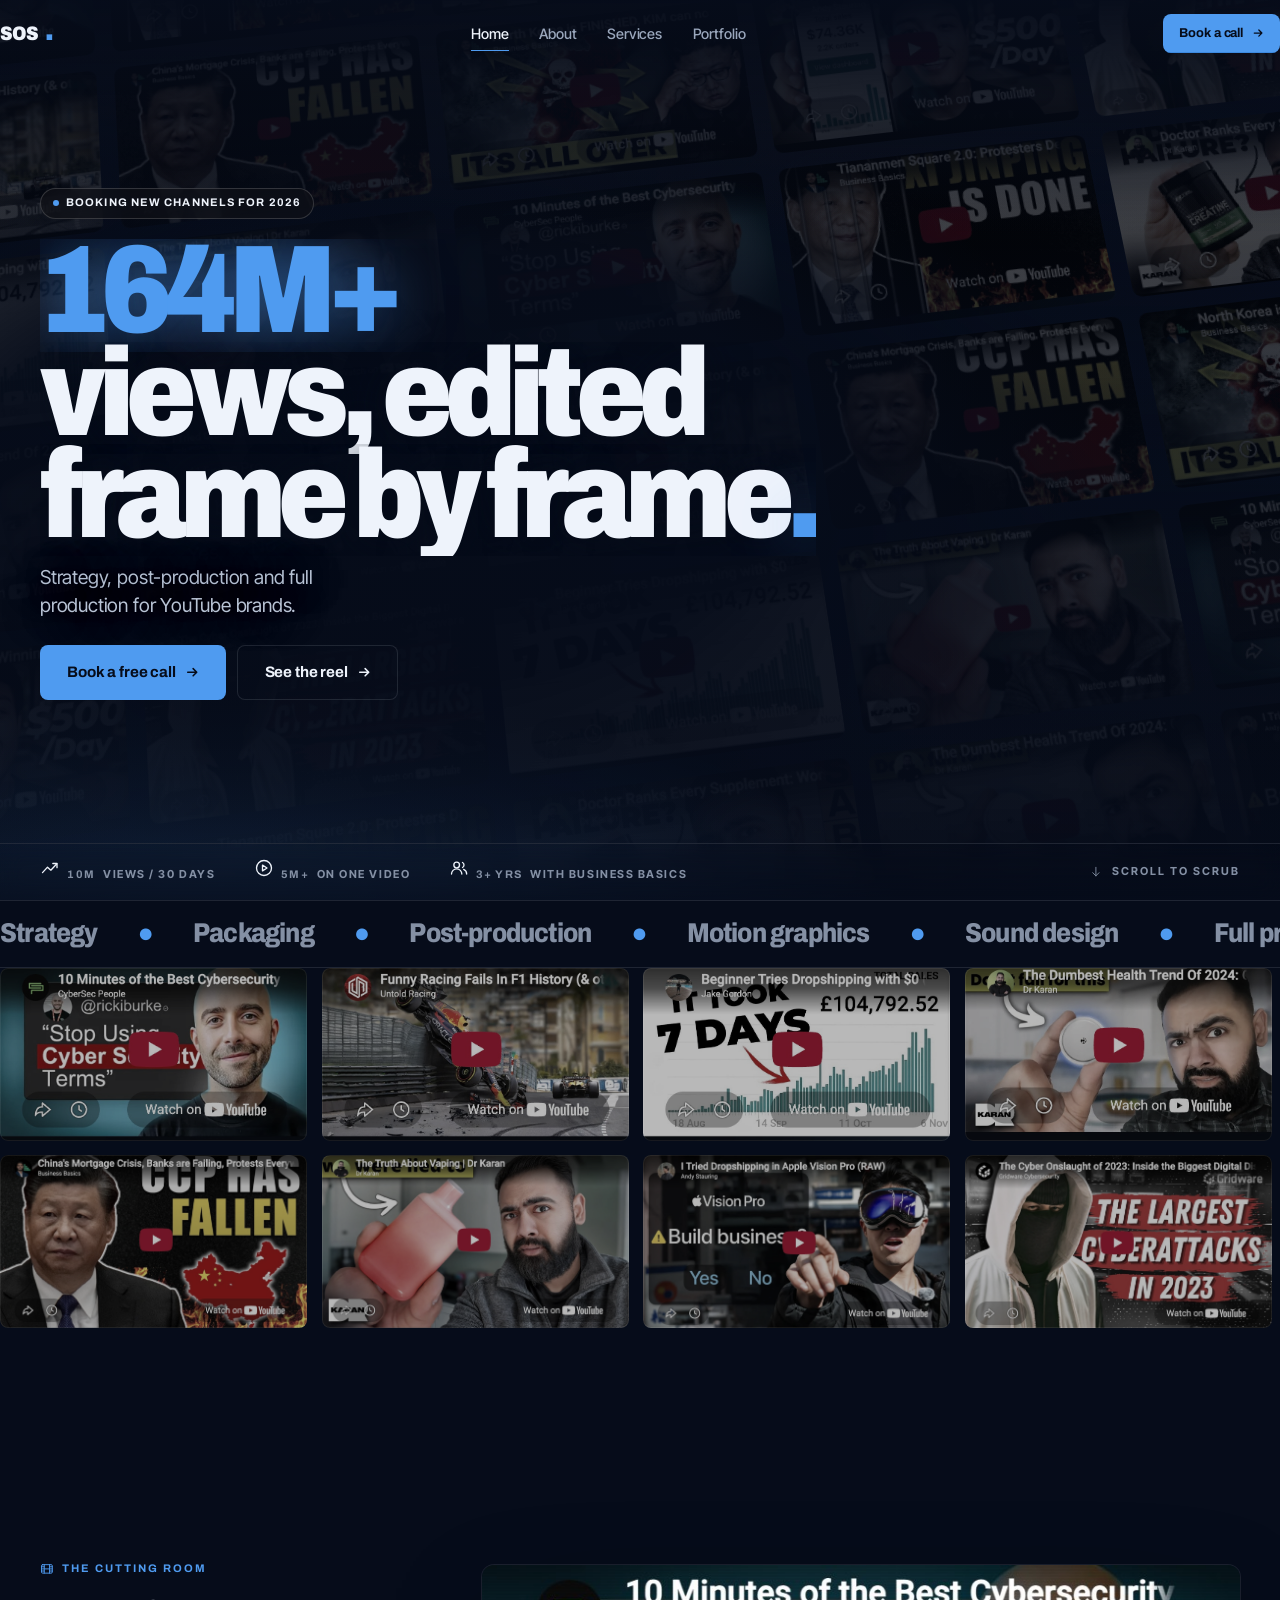
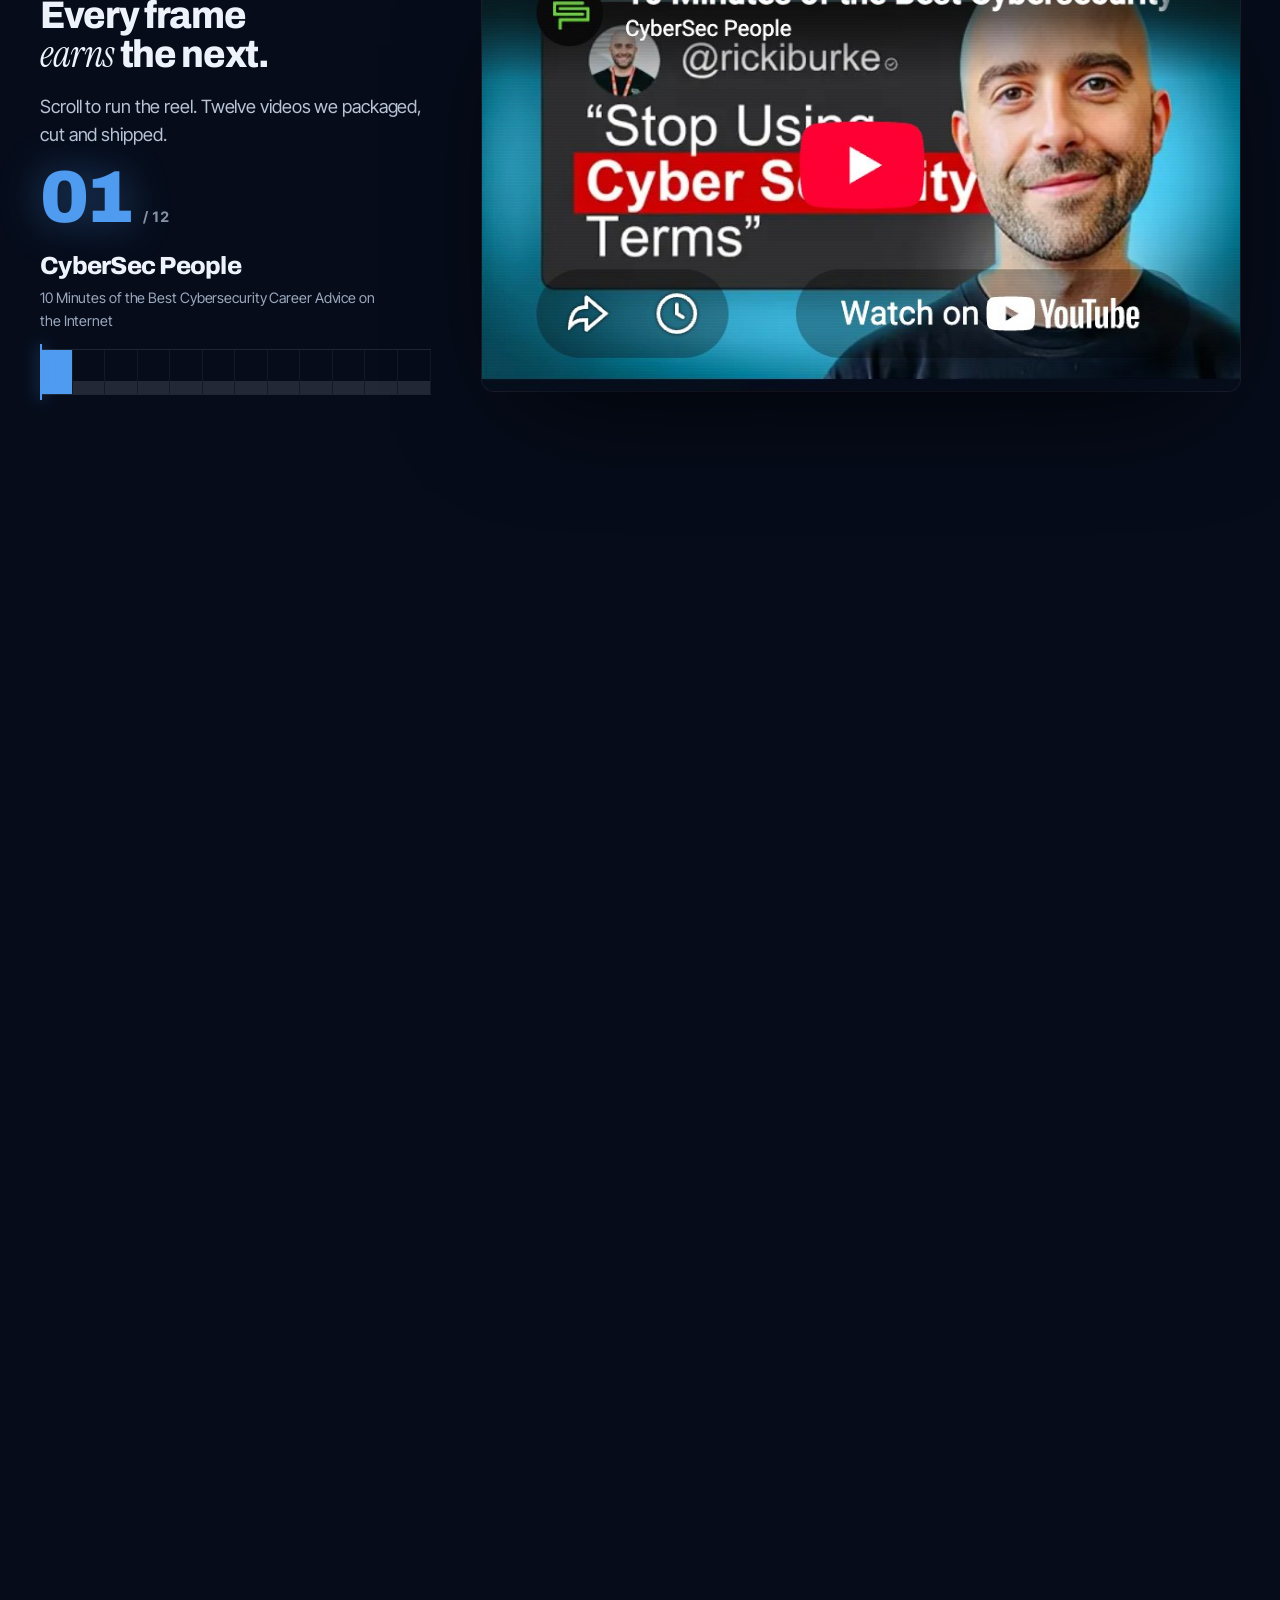
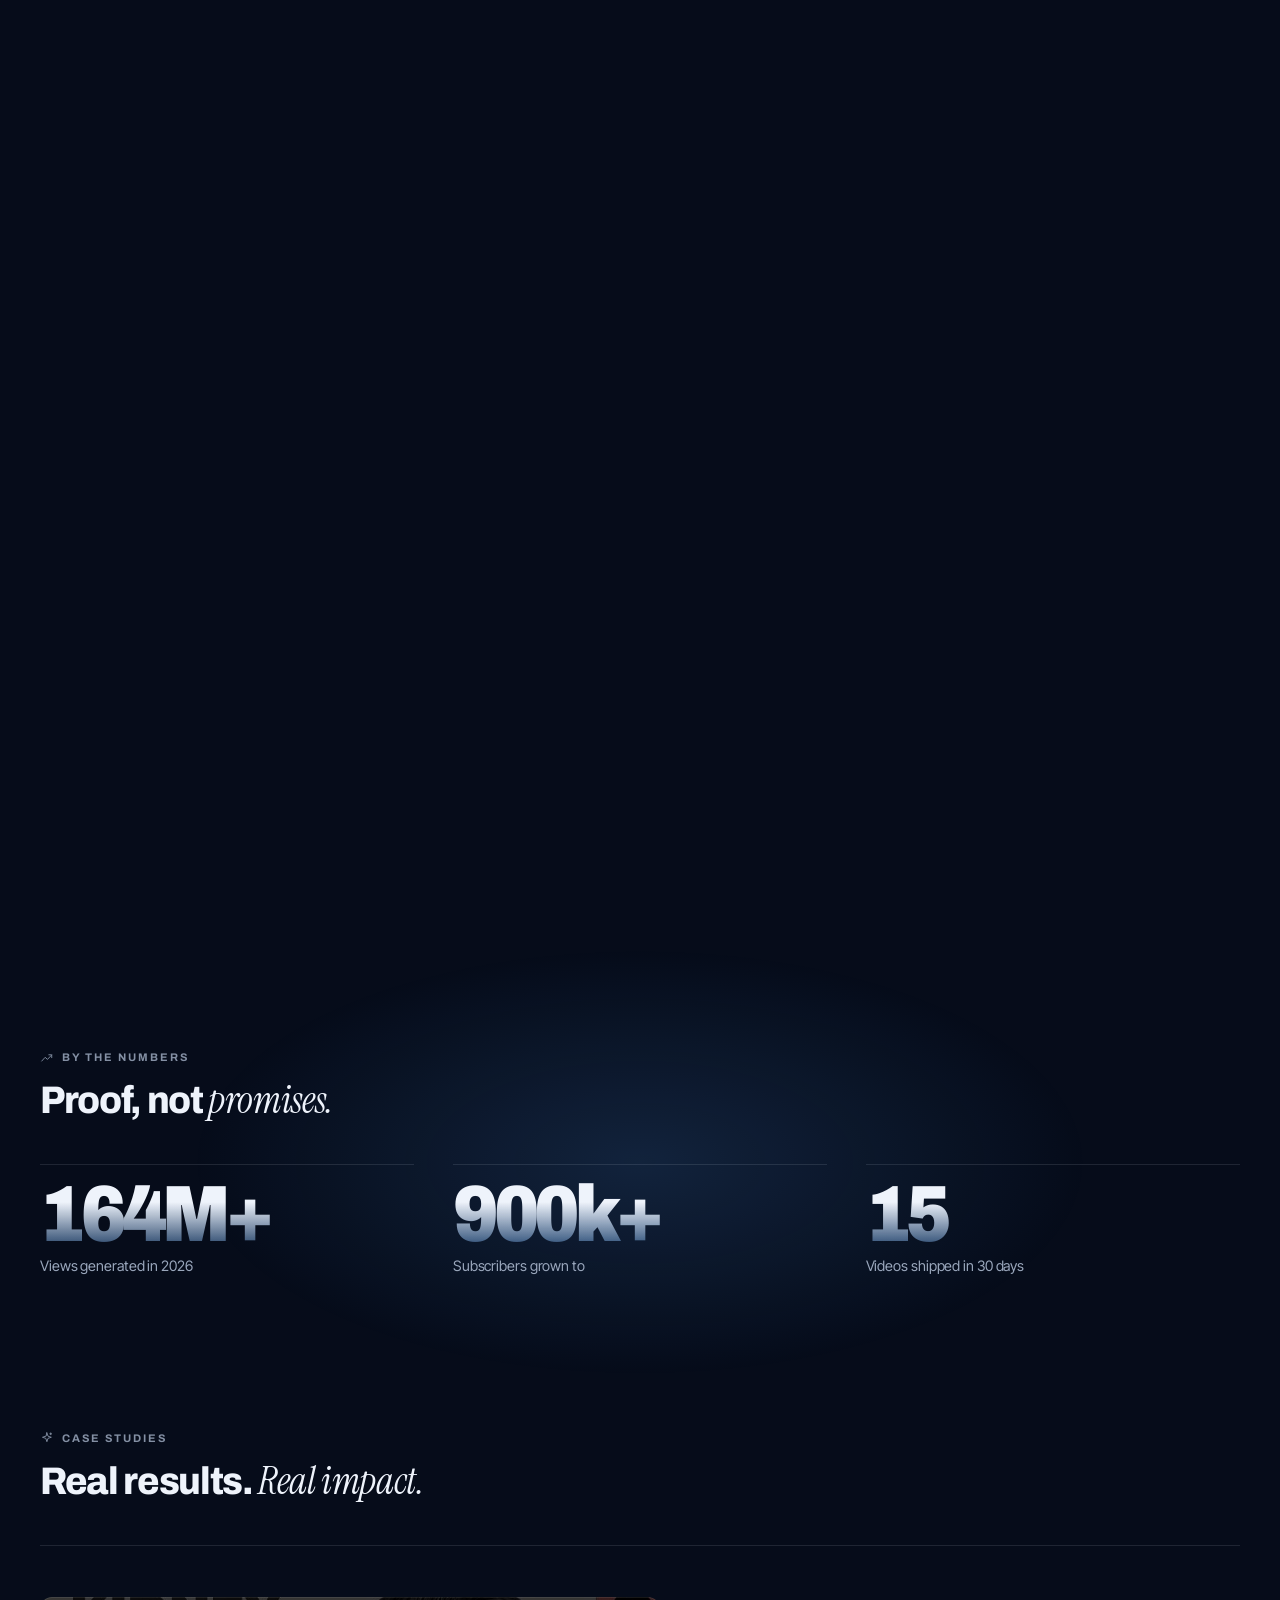
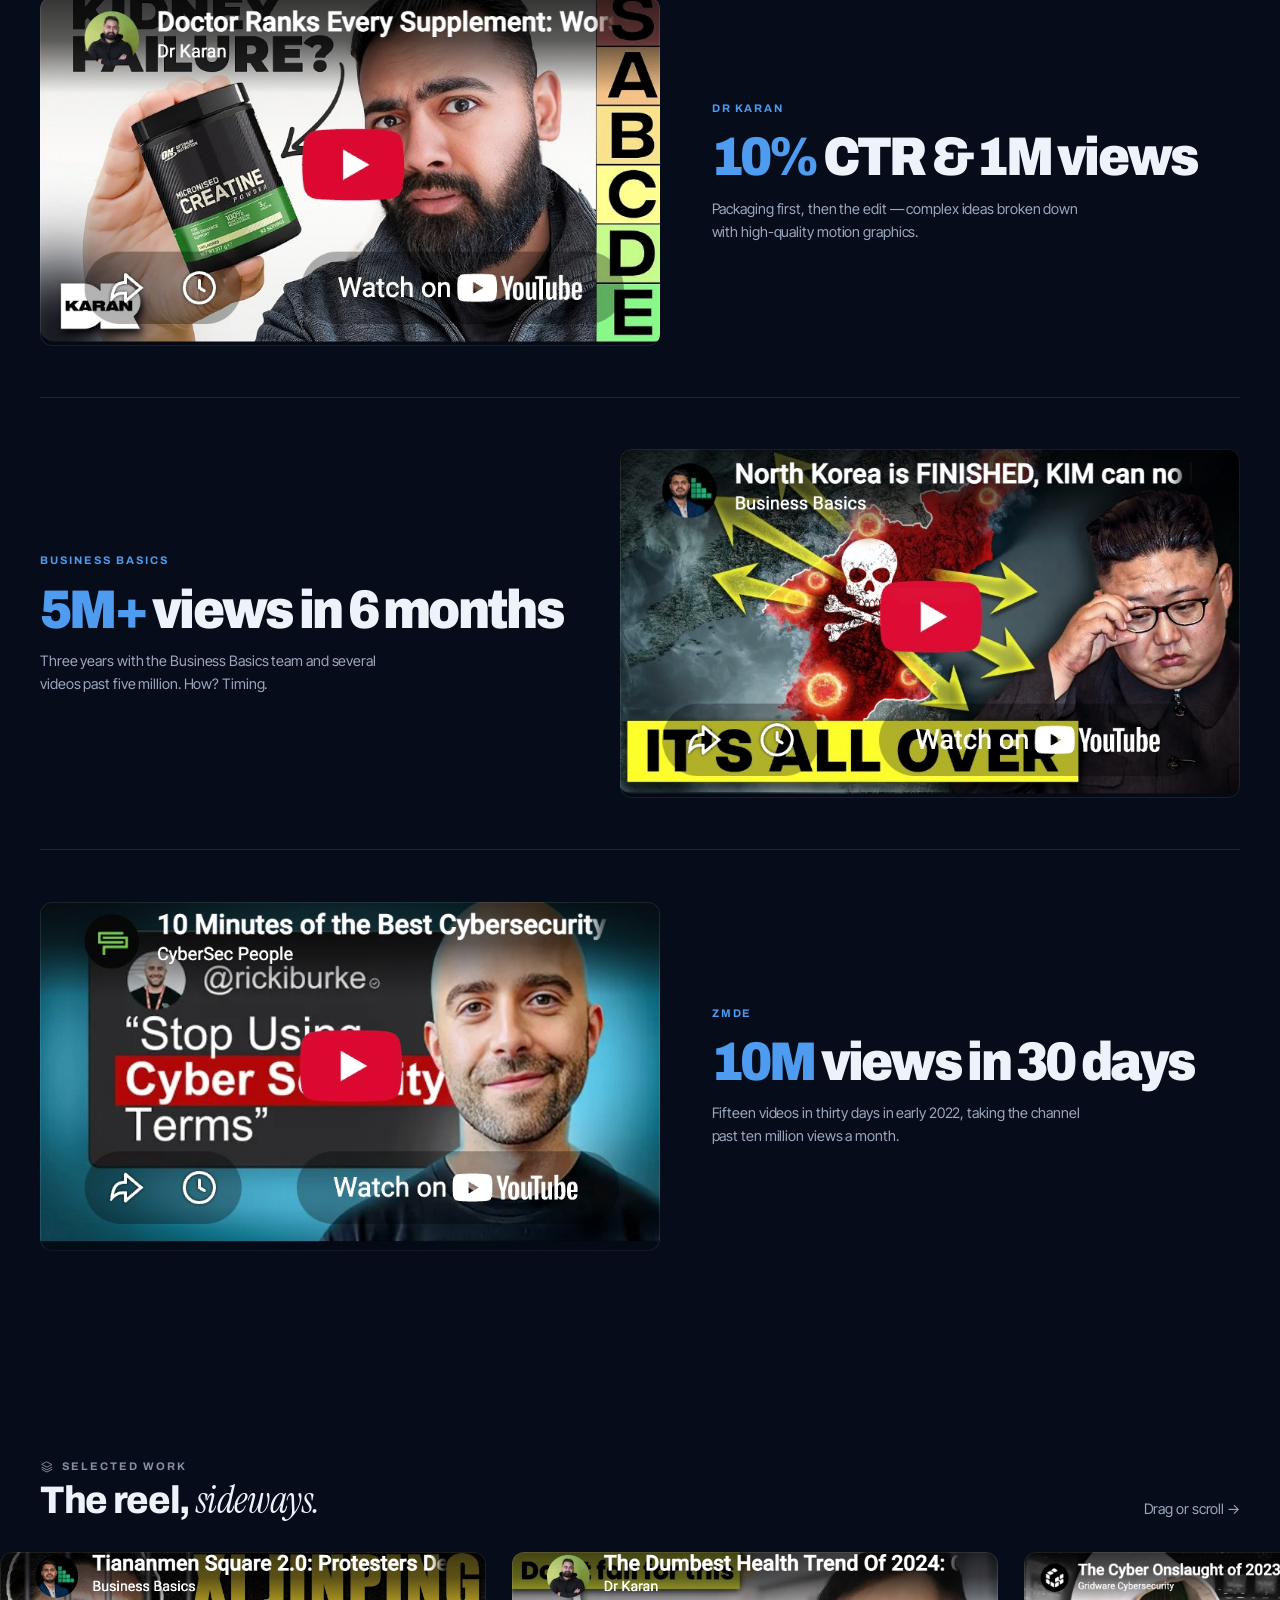
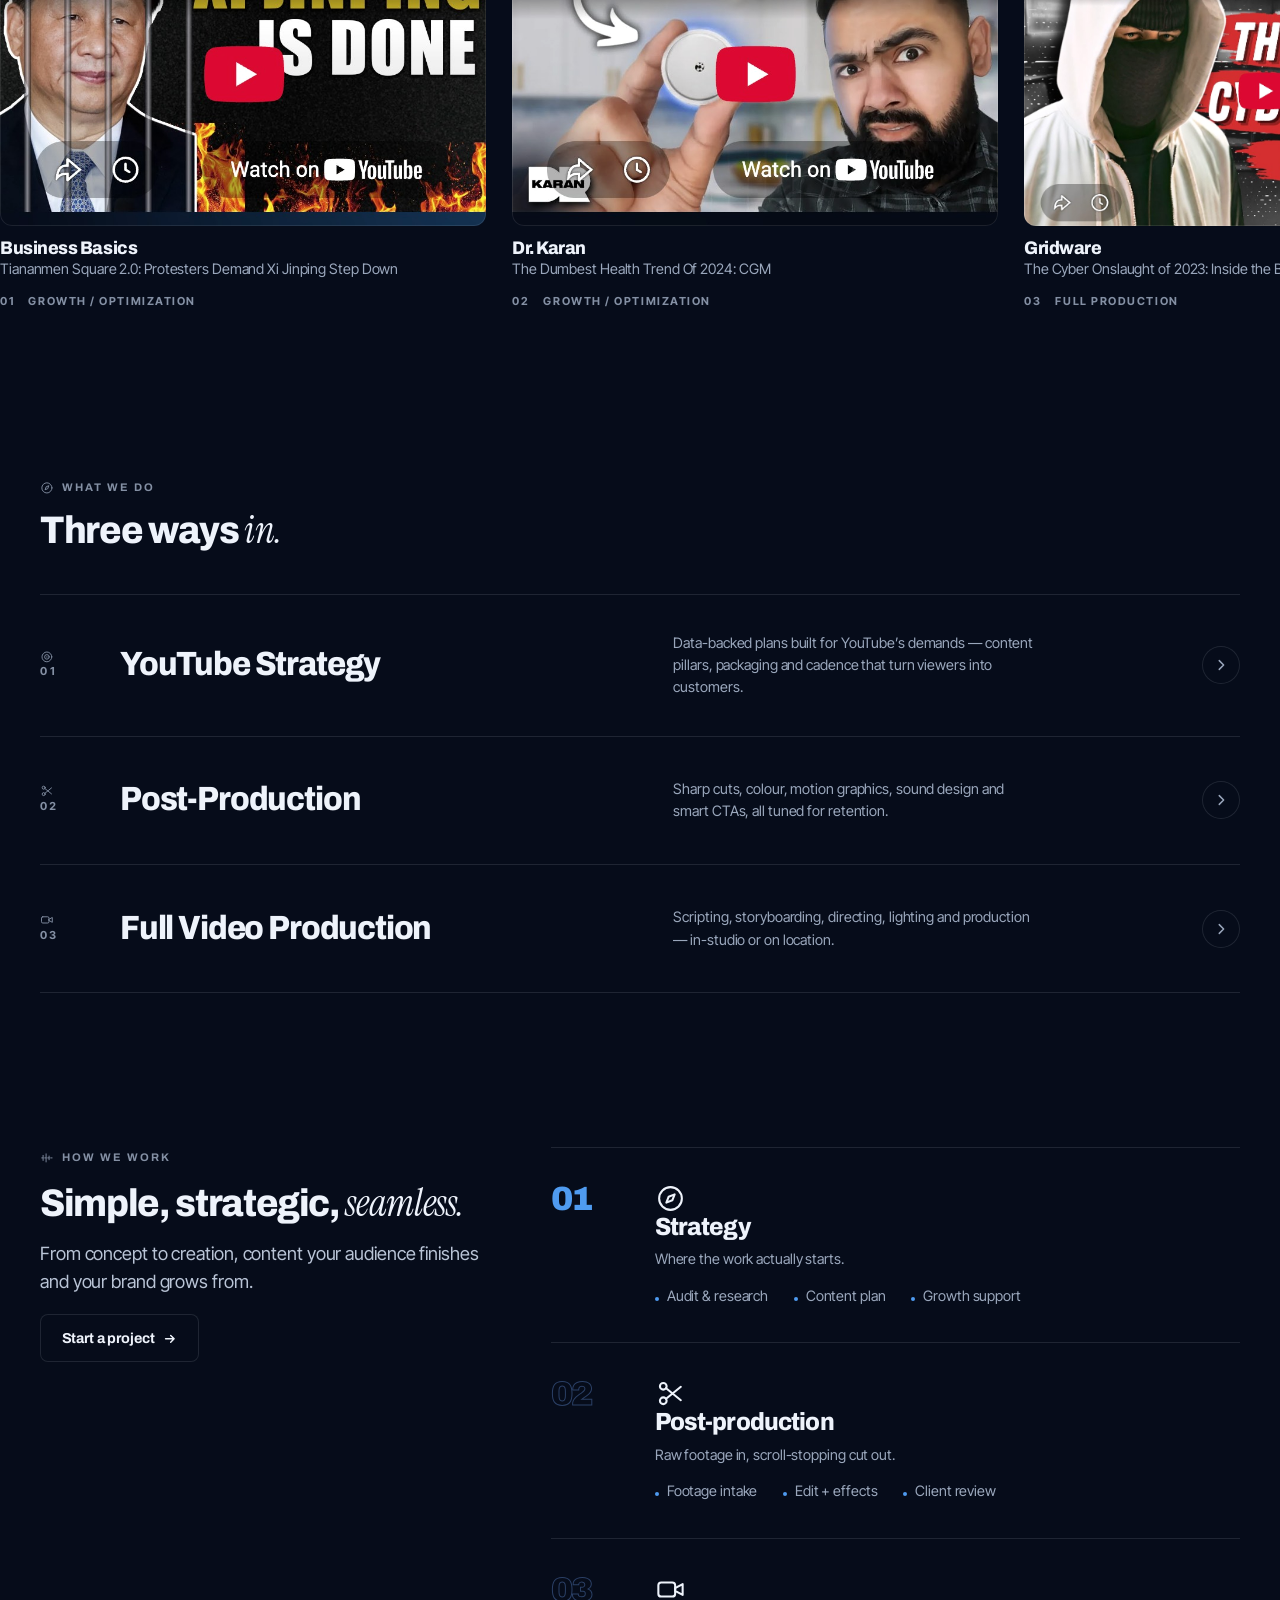
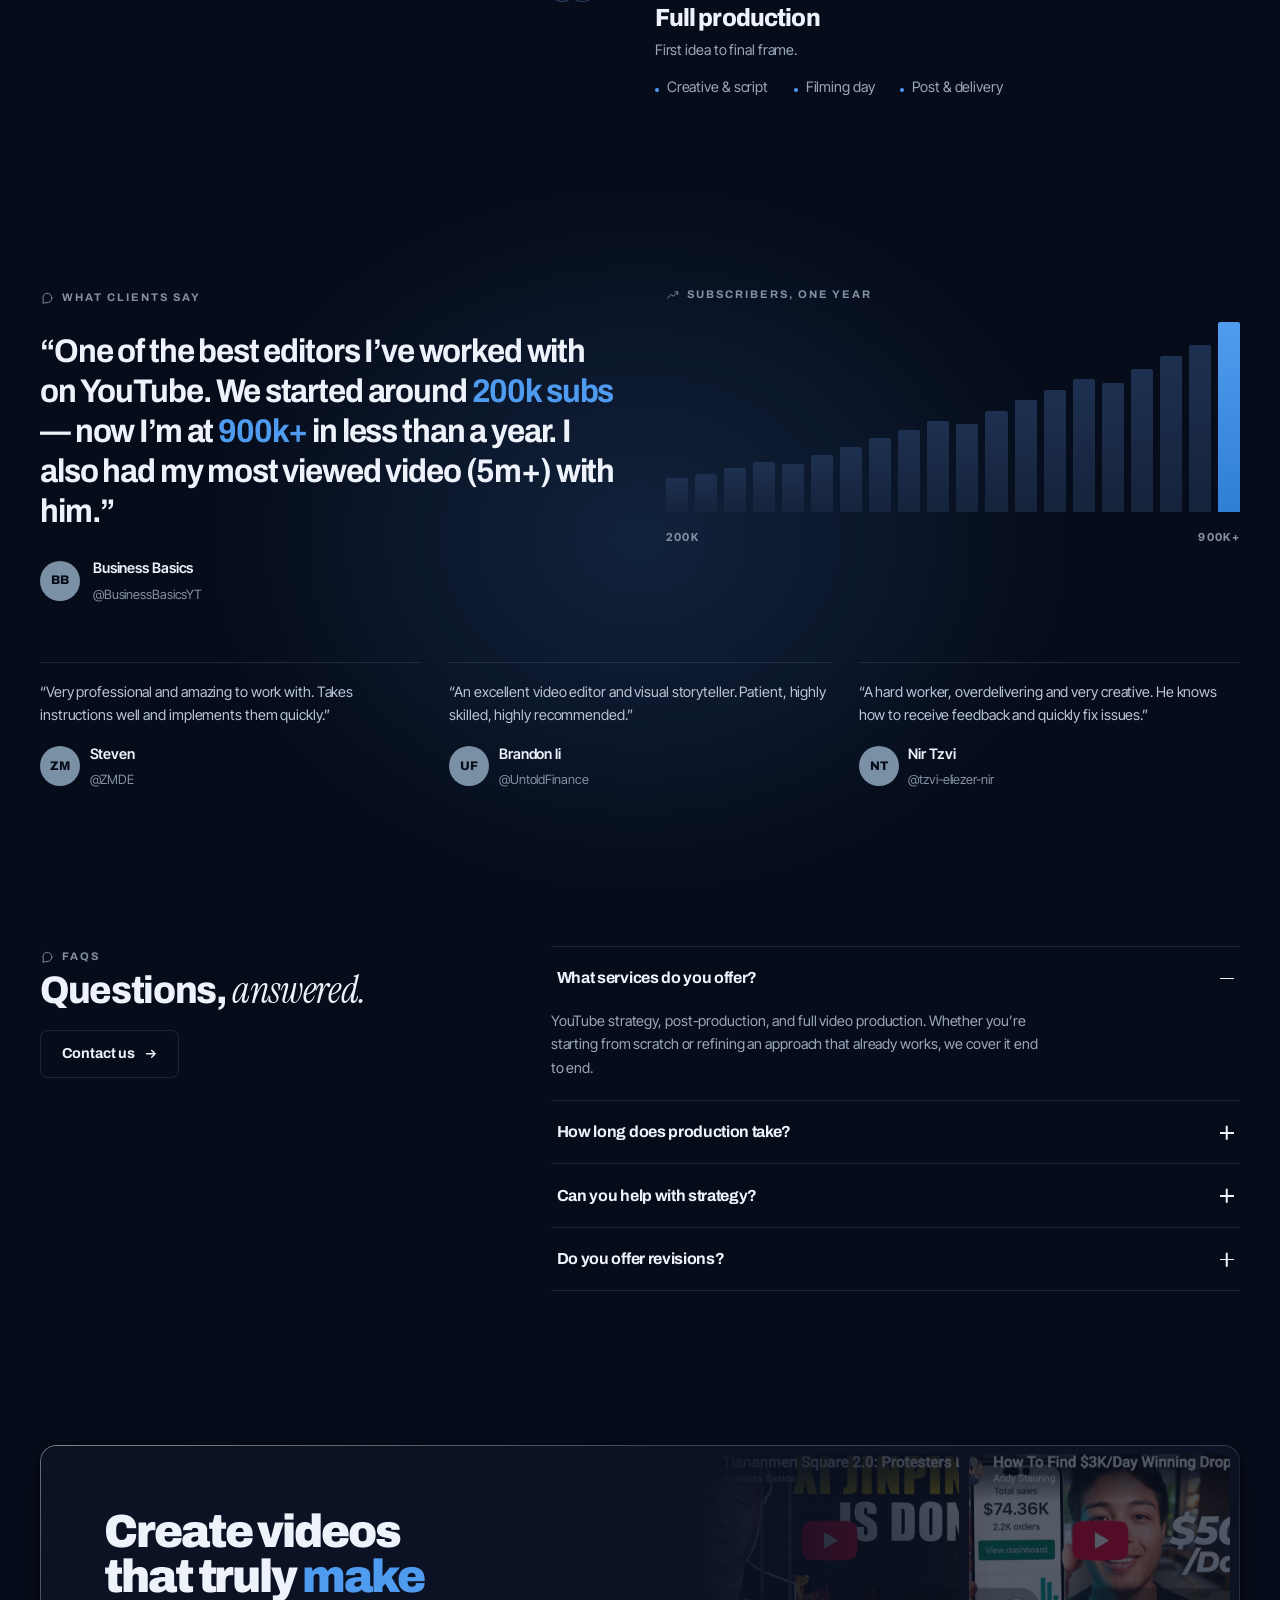
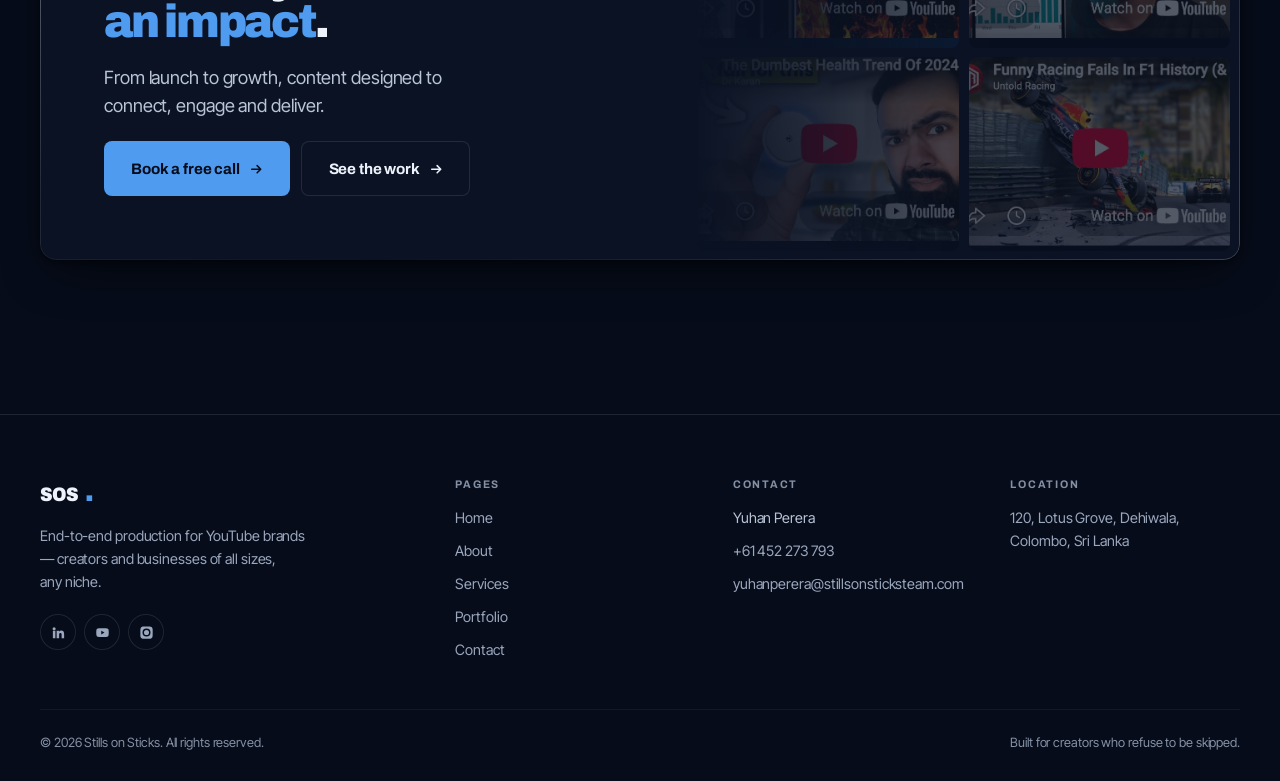
==== commit aae013a9: "QA pass for handover: fix findings, add the suite and a handover doc Audited every page at 320/360/3" ====
--- a/index.html
+++ b/index.html
@@ -16,6 +16,8 @@
     }
   }, 2500);
 </script>
+<link rel="canonical" href="https://stillsonsticks.com/index.html">
+<meta property="og:url" content="https://stillsonsticks.com/index.html">
 <meta property="og:type" content="website">
 <meta property="og:title" content="SOS — Stills on Sticks | YouTube Strategy, Post-Production & Full Video Production">
 <meta property="og:description" content="164M+ views in 2026 alone. We strategize, script and produce YouTube content that fuels growth and drives real conversions.">
--- a/assets/css/components.css
+++ b/assets/css/components.css
@@ -654,9 +654,8 @@
 .consent input {
   appearance: none;
   flex: none;
-  inline-size: 17px; block-size: 17px;
-  margin-block-start: 1px;
-  border-radius: 3px;
+  inline-size: 24px; block-size: 24px;   /* WCAG 2.5.8 target size */
+  border-radius: 4px;
   box-shadow: inset 0 0 0 1px var(--fg-4);
   cursor: pointer;
   transition: all var(--d-fast) var(--e-out);
@@ -665,8 +664,8 @@
 .consent input:checked::after {
   content: "";
   display: block;
-  inline-size: 4px; block-size: 8px;
-  margin: 1px auto 0;
+  inline-size: 5px; block-size: 10px;
+  margin: 4px auto 0;
   border: solid var(--ink-900);
   border-width: 0 2px 2px 0;
   rotate: 45deg;
@@ -707,7 +706,14 @@
 @media (max-width: 560px) { .footer__grid { grid-template-columns: 1fr; } }
 .footer__title { font-size: var(--t-micro); font-weight: 700; letter-spacing: 0.16em; text-transform: uppercase; color: var(--fg-4); margin-block-end: 1rem; }
 .footer__list { display: grid; gap: 0.55rem; }
-.footer__list a, .footer__list span { color: var(--fg-3); font-size: var(--t-sm); transition: color var(--d-fast) var(--e-out); }
+.footer__list a, .footer__list span {
+  display: inline-flex;
+  align-items: center;
+  min-block-size: 24px;      /* WCAG 2.5.8 target size */
+  color: var(--fg-3);
+  font-size: var(--t-sm);
+  transition: color var(--d-fast) var(--e-out);
+}
 .footer__list a:hover { color: var(--azure); }
 
 .socials { display: flex; gap: 0.5rem; }
--- a/assets/css/sections.css
+++ b/assets/css/sections.css
@@ -101,6 +101,11 @@
 .page-hero__title em { font-style: normal; color: var(--azure); }
 
 .crumbs { display: flex; gap: 0.45rem; align-items: center; font-size: var(--t-micro); font-weight: 700; letter-spacing: 0.14em; text-transform: uppercase; color: var(--fg-4); margin-block-end: 1.1rem; }
+.crumbs a {
+  display: inline-flex;
+  align-items: center;
+  min-block-size: 24px;      /* WCAG 2.5.8 target size */
+}
 .crumbs a:hover { color: var(--fg-2); }
 
 /* ==========================================================================
